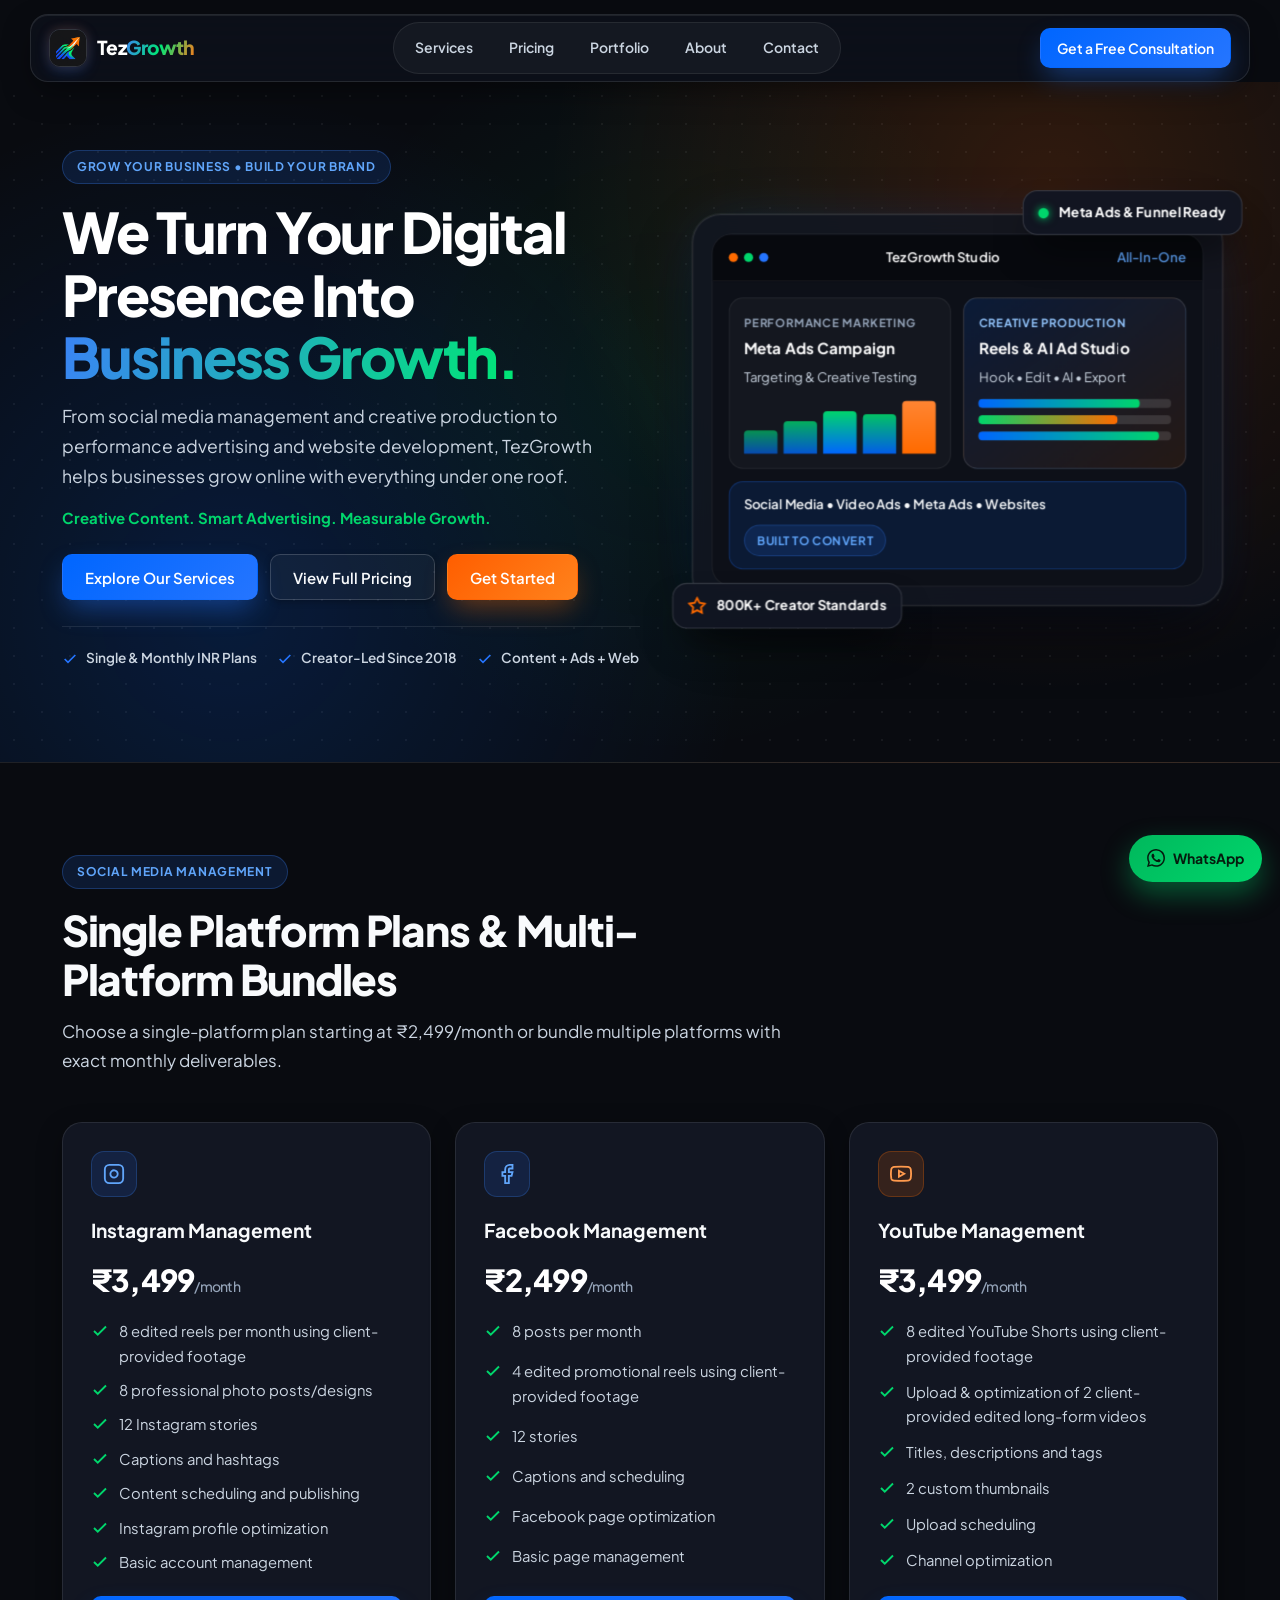
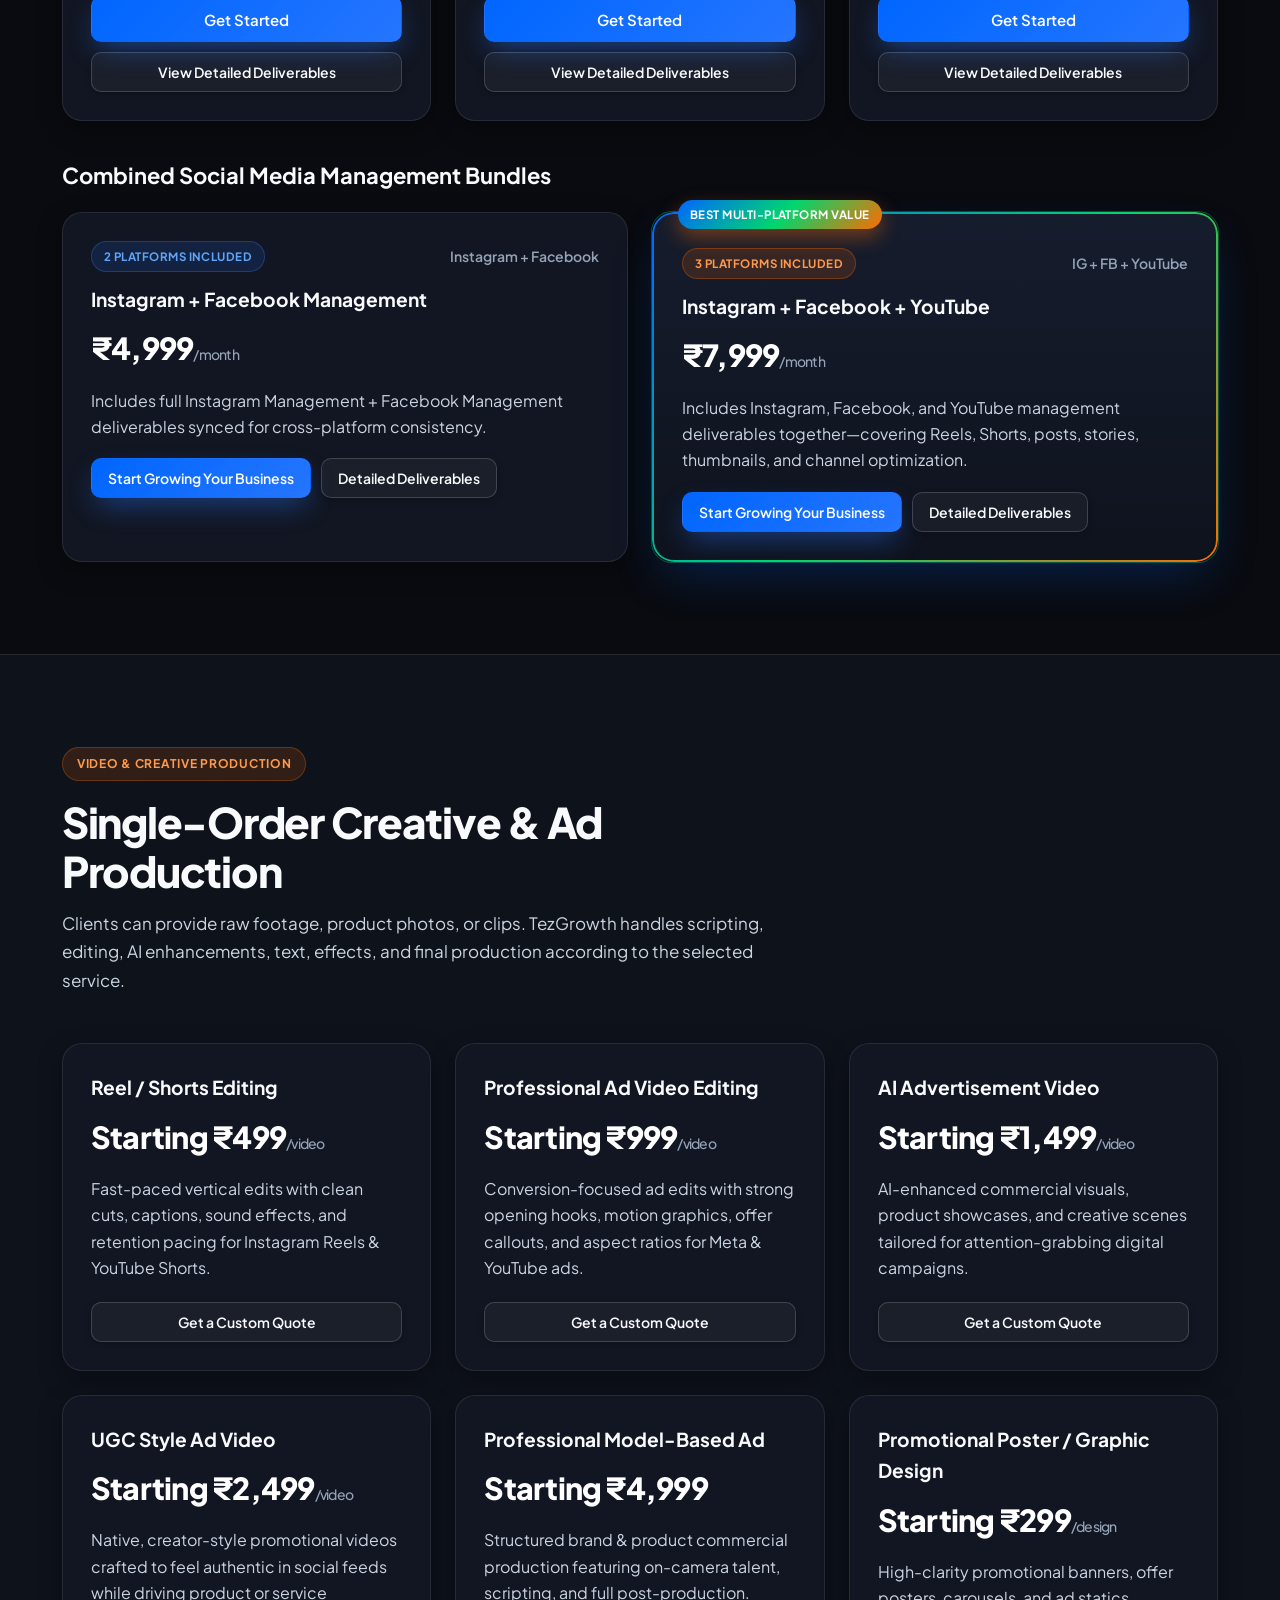
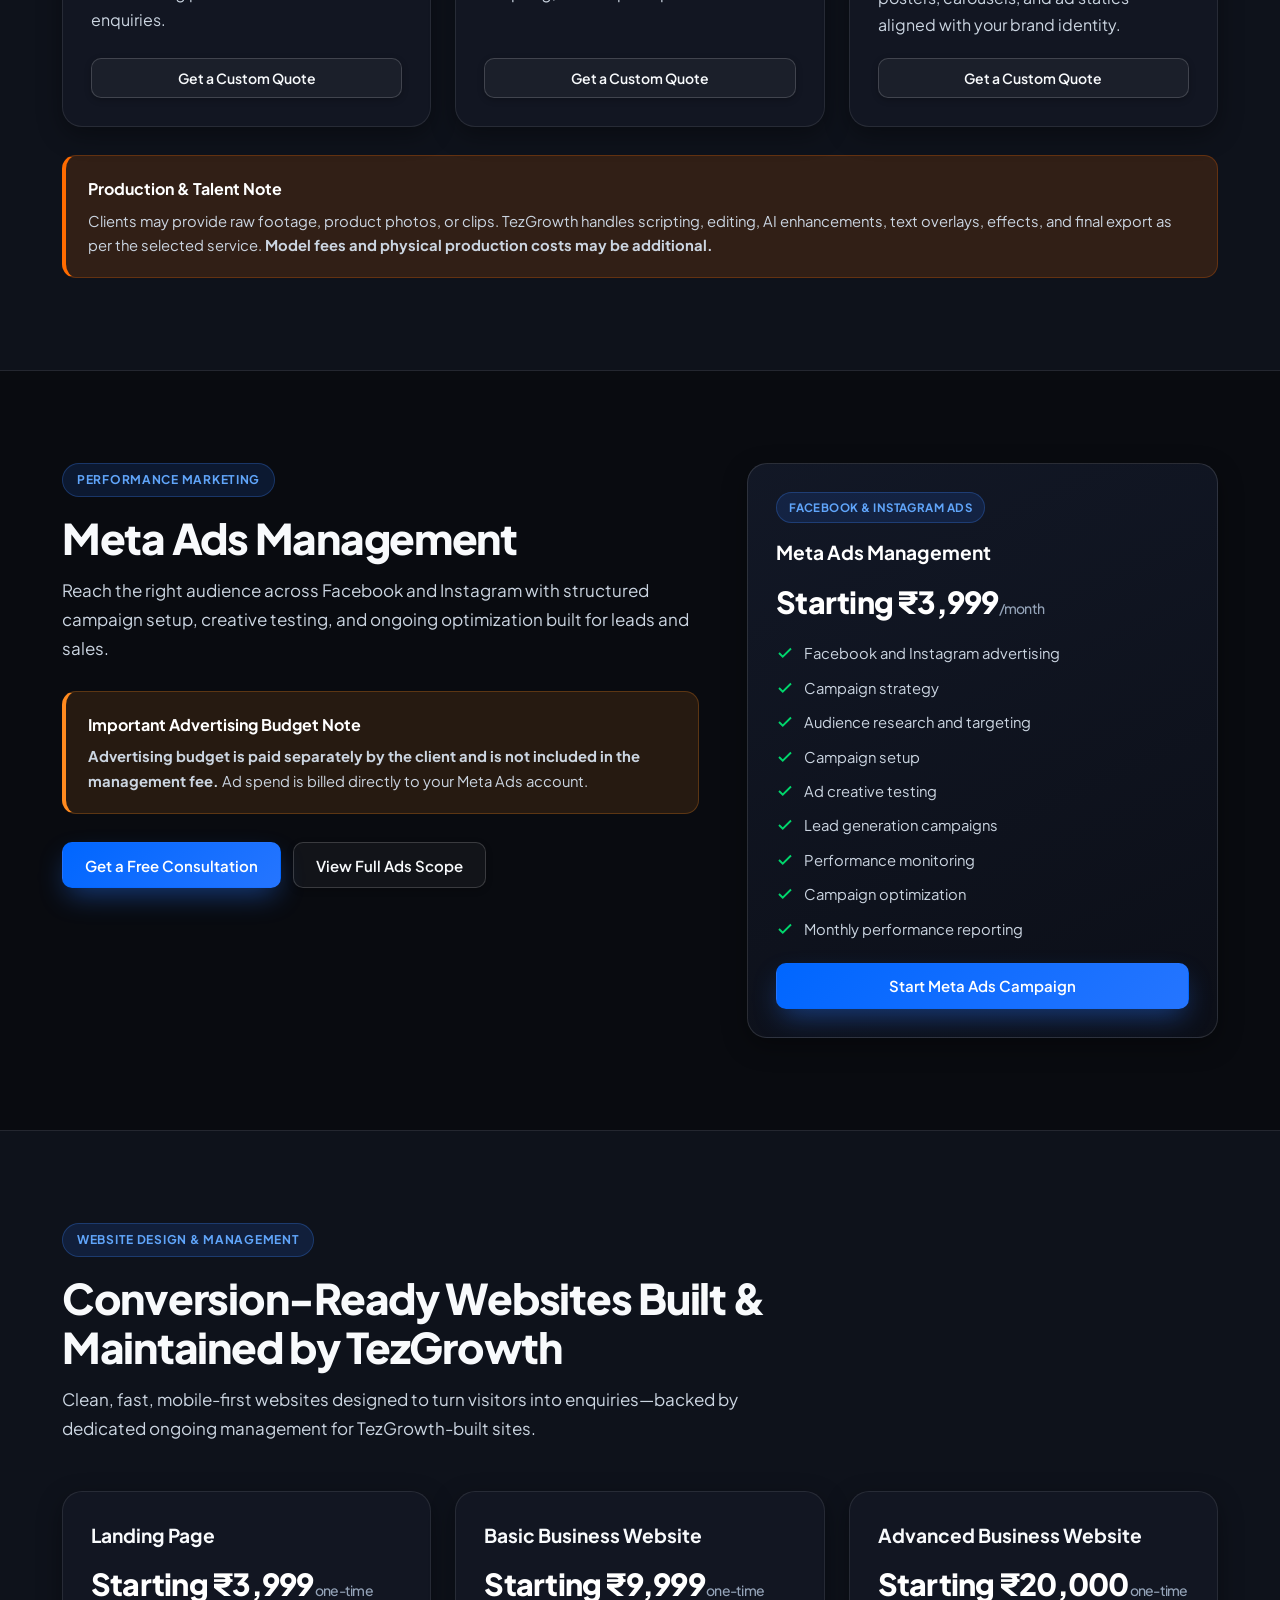
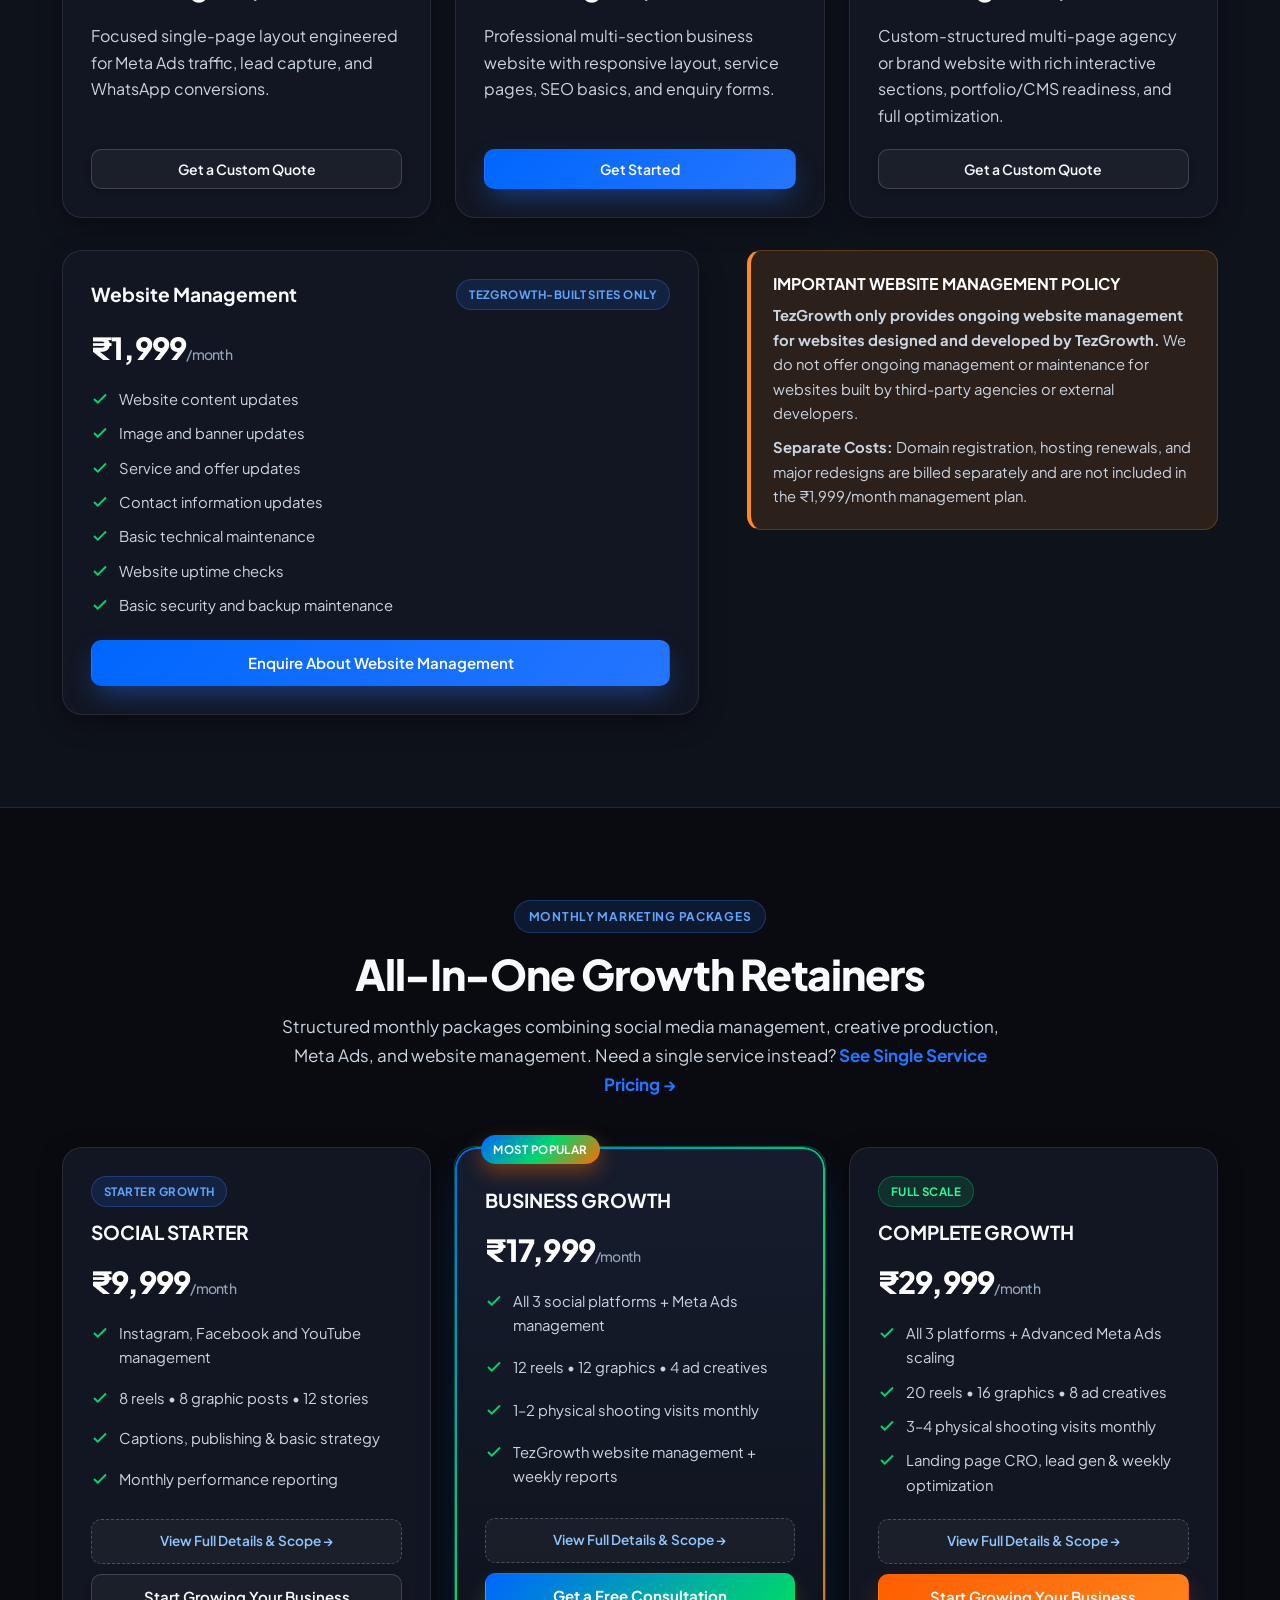
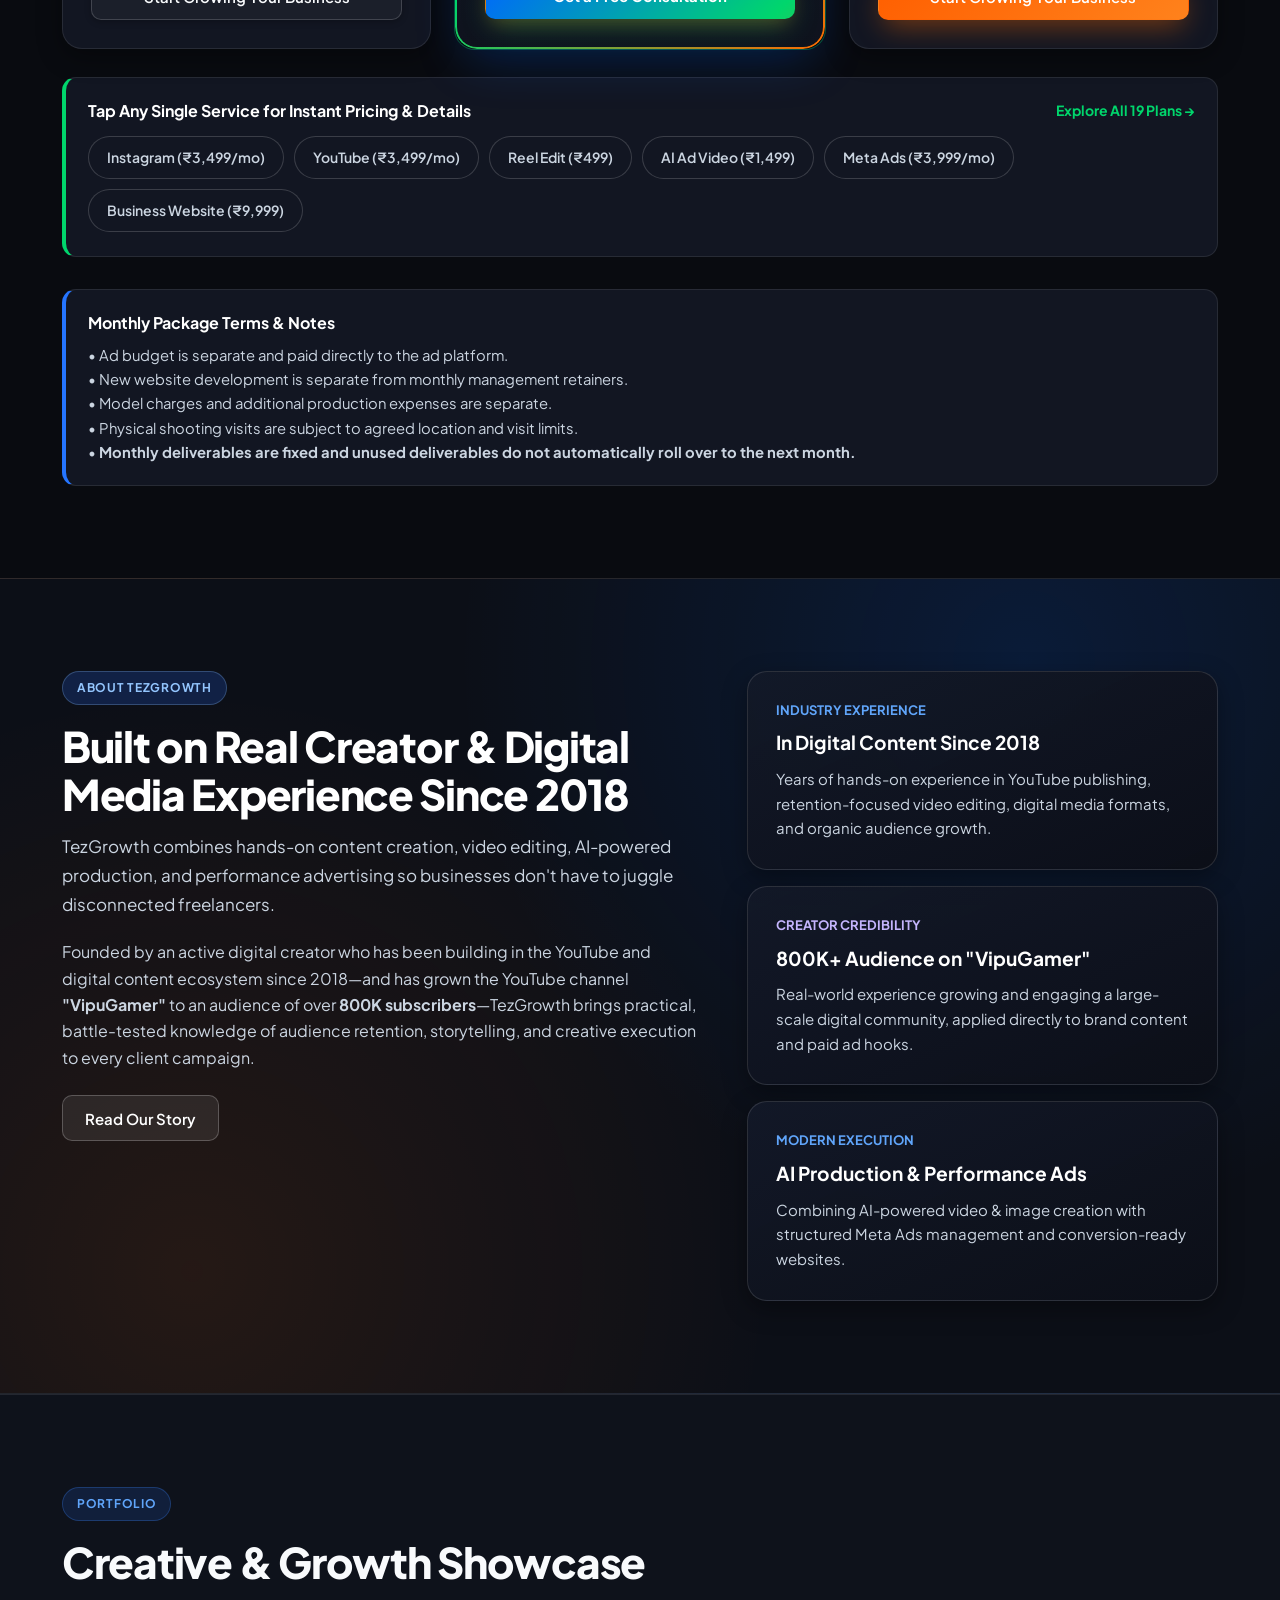
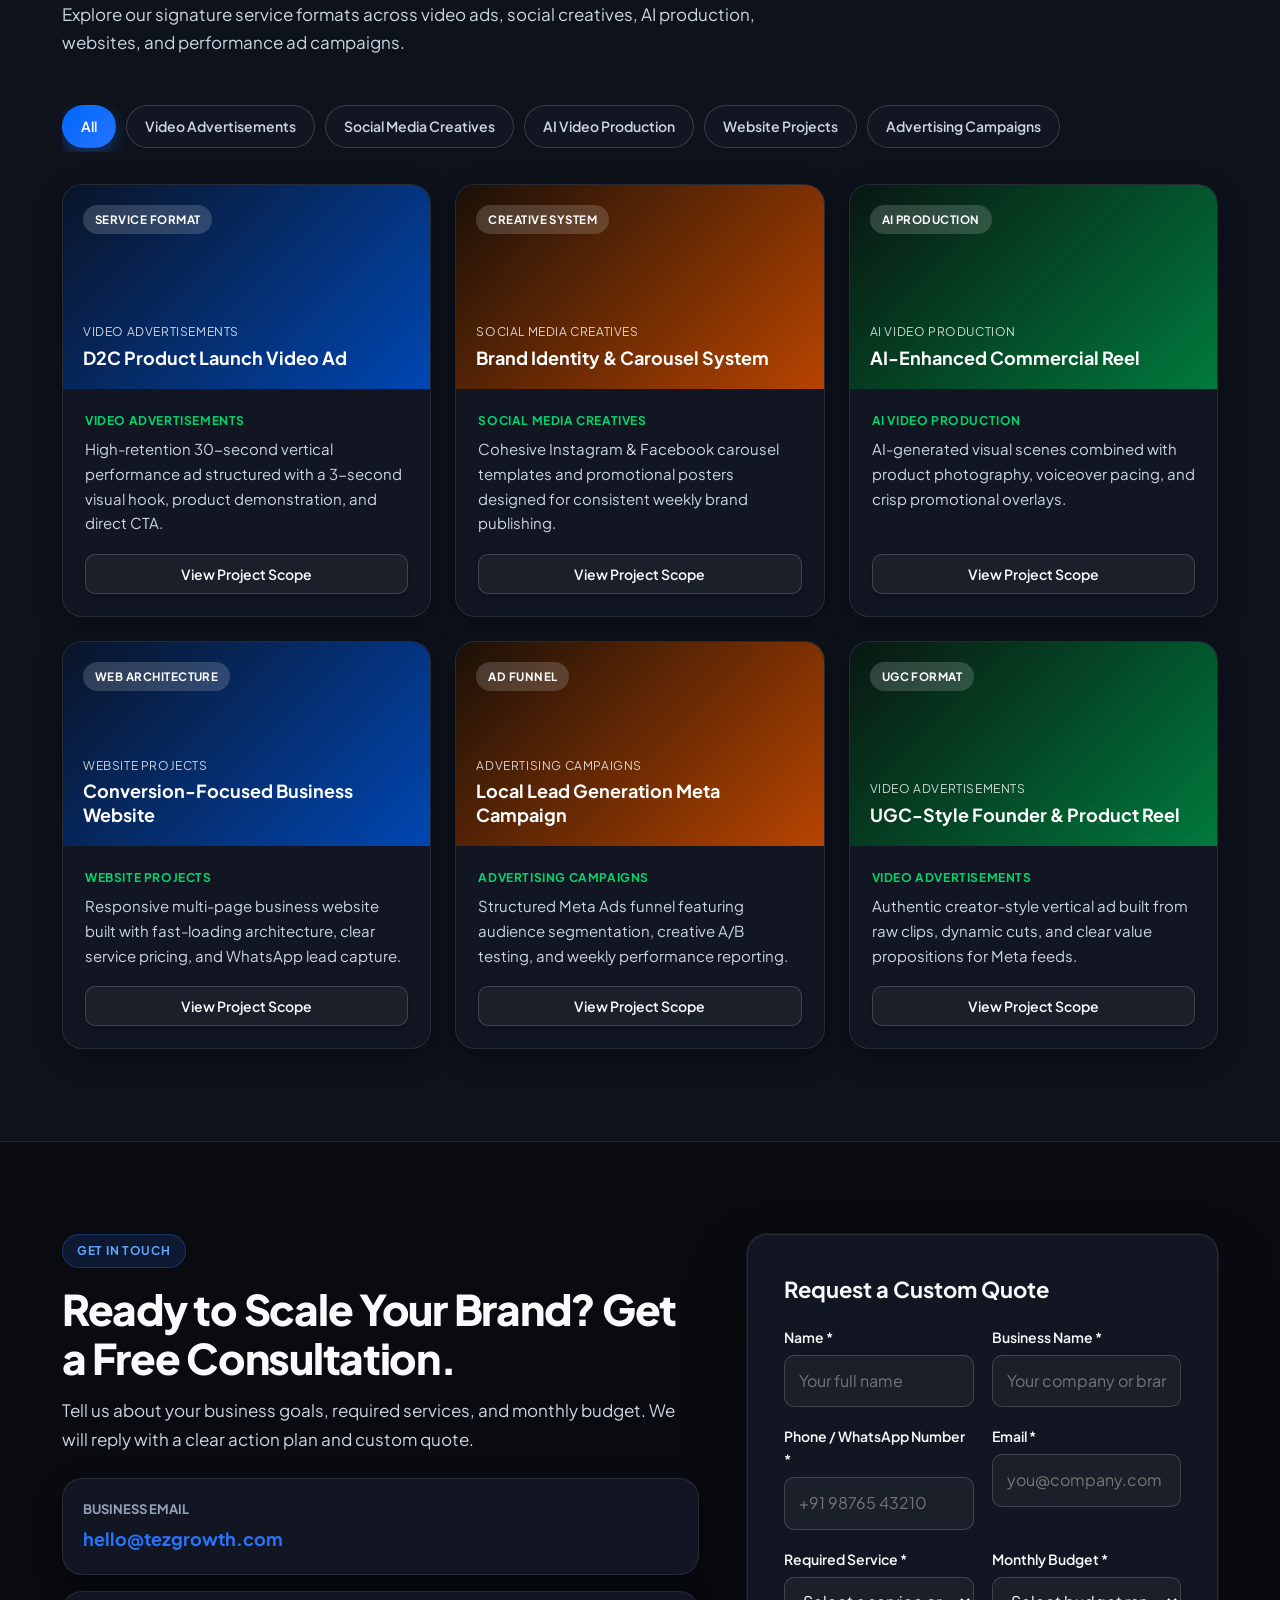
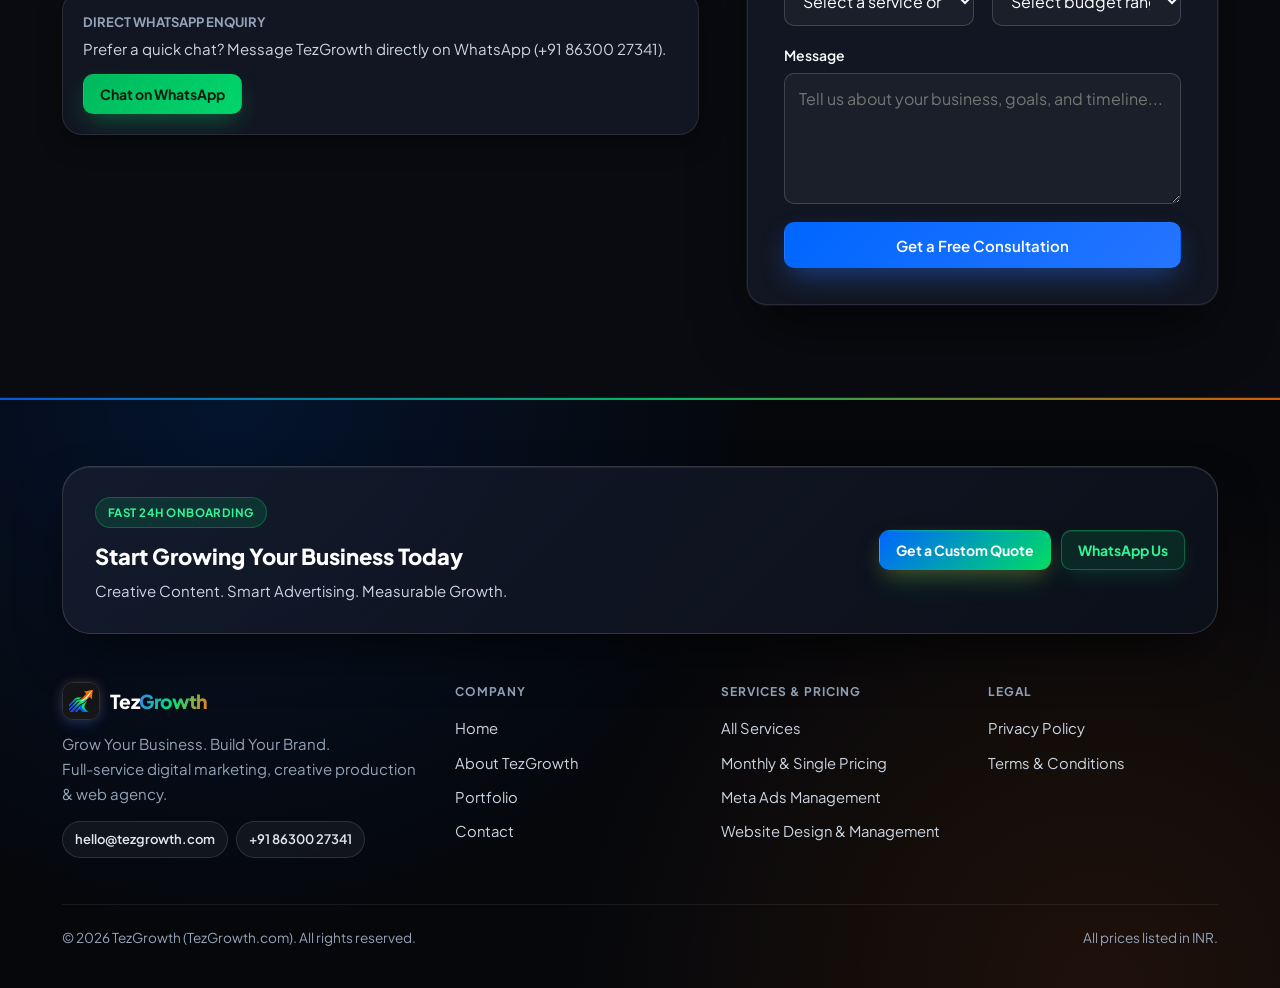
==== index.html @ 2beb225e "Upgrade footer with architectural glass CTA, 2-col mobile grid, and contact chips" ====
<!DOCTYPE html>
<html lang="en">
<head>
  <meta charset="UTF-8" />
  <meta name="viewport" content="width=device-width, initial-scale=1.0" />
  <title>TezGrowth — Digital Marketing, Creative Production &amp; Performance Ads Agency</title>
  <meta name="description" content="TezGrowth is a full-service digital growth and creative marketing agency offering social media management, video editing, AI video creation, Meta Ads, and website development." />
  <meta name="keywords" content="TezGrowth, digital marketing agency, social media management, Meta Ads management, video editing, AI advertisement video, website design India" />
  <link rel="canonical" href="https://tezgrowth.com/" />

  <meta property="og:type" content="website" />
  <meta property="og:title" content="TezGrowth — Grow Your Business. Build Your Brand." />
  <meta property="og:description" content="Creative Content. Smart Advertising. Measurable Growth. Social media, video production, Meta Ads, and websites under one roof." />
  <meta property="og:url" content="https://tezgrowth.com/" />

  <link rel="preconnect" href="https://fonts.googleapis.com" />
  <link rel="preconnect" href="https://fonts.gstatic.com" crossorigin />
  <link href="https://fonts.googleapis.com/css2?family=Plus+Jakarta+Sans:wght@400;500;600;700;800&display=swap" rel="stylesheet" />
  <link rel="icon" type="image/jpeg" href="assets/tezgrowth-logo.jpg" />

  <link rel="stylesheet" href="css/styles.css" />

  <!-- Google Analytics (GA4) Placeholder -->
  <!--
  <script async src="https://www.googletagmanager.com/gtag/js?id=G-XXXXXXXXXX"></script>
  <script>
    window.dataLayer = window.dataLayer || [];
    function gtag(){dataLayer.push(arguments);}
    gtag('js', new Date());
    gtag('config', 'G-XXXXXXXXXX');
  </script>
  -->

  <!-- Meta Pixel Placeholder -->
  <!--
  <script>
    !function(f,b,e,v,n,t,s){if(f.fbq)return;n=f.fbq=function(){n.callMethod?
    n.callMethod.apply(n,arguments):n.queue.push(arguments)};if(!f._fbq)f._fbq=n;
    n.push=n;n.loaded=!0;n.version='2.0';n.queue=[];t=b.createElement(e);t.async=!0;
    t.src=v;s=b.getElementsByTagName(e)[0];s.parentNode.insertBefore(t,s)}(window,
    document,'script','https://connect.facebook.net/en_US/fbevents.js');
    fbq('init', 'YOUR_META_PIXEL_ID');
    fbq('track', 'PageView');
  </script>
  -->
</head>
<body>
  <!-- Floating Glassmorphic Header -->
  <header class="site-header">
    <div class="header-glass">
      <a href="index.html" class="brand-logo" aria-label="TezGrowth Home">
        <img src="assets/tezgrowth-logo.jpg" alt="TezGrowth Logo" class="brand-logo-img" />
        <span>Tez<span class="brand-wordmark-accent">Growth</span></span>
      </a>

      <nav class="nav-desktop" aria-label="Primary Navigation">
        <a href="services.html" class="nav-link">Services</a>
        <a href="pricing.html" class="nav-link">Pricing</a>
        <a href="portfolio.html" class="nav-link">Portfolio</a>
        <a href="about.html" class="nav-link">About</a>
        <a href="contact.html" class="nav-link">Contact</a>
      </nav>

      <div class="header-actions">
        <a href="#contact" class="btn btn--primary btn--sm">Get a Free Consultation</a>
      </div>

      <button type="button" class="mobile-menu-btn" data-mobile-toggle aria-label="Toggle navigation menu" aria-expanded="false">
        <svg class="icon-menu" width="22" height="22" viewBox="0 0 24 24" fill="none" stroke="currentColor" stroke-width="2.2" stroke-linecap="round"><line x1="4" y1="7" x2="20" y2="7"/><line x1="4" y1="12" x2="20" y2="12"/><line x1="4" y1="17" x2="20" y2="17"/></svg>
        <svg class="icon-close" width="22" height="22" viewBox="0 0 24 24" fill="none" stroke="currentColor" stroke-width="2.2" stroke-linecap="round"><line x1="18" y1="6" x2="6" y2="18"/><line x1="6" y1="6" x2="18" y2="18"/></svg>
      </button>
    </div>
  </header>

  <!-- Mobile Backdrop & Drawer (Outside header so position:fixed works reliably) -->
  <div class="mobile-backdrop" data-mobile-backdrop></div>
  <nav class="mobile-drawer" data-mobile-drawer aria-label="Mobile Navigation" aria-hidden="true">
    <div class="mobile-drawer-header">
      <a href="index.html" class="brand-logo" aria-label="TezGrowth Home">
        <img src="assets/tezgrowth-logo.jpg" alt="TezGrowth Logo" class="brand-logo-img" />
        <span>Tez<span class="brand-wordmark-accent">Growth</span></span>
      </a>
      <button type="button" class="mobile-drawer-close" data-mobile-close aria-label="Close navigation menu">
        <svg width="20" height="20" viewBox="0 0 24 24" fill="none" stroke="currentColor" stroke-width="2.2" stroke-linecap="round"><line x1="18" y1="6" x2="6" y2="18"/><line x1="6" y1="6" x2="18" y2="18"/></svg>
      </button>
    </div>
    <a href="index.html" class="nav-link is-active">Home</a>
    <a href="services.html" class="nav-link">Services &amp; Deliverables</a>
    <a href="pricing.html" class="nav-link">Pricing (Single &amp; Monthly)</a>
    <a href="portfolio.html" class="nav-link">Portfolio</a>
    <a href="about.html" class="nav-link">About TezGrowth</a>
    <a href="contact.html" class="nav-link">Contact</a>
    <div class="mobile-drawer-cta">
      <a href="#contact" class="btn btn--gradient btn--block">Get a Free Consultation</a>
      <a href="#" data-whatsapp-link class="btn btn--whatsapp-glass btn--block">
        <svg width="17" height="17" viewBox="0 0 24 24" fill="currentColor" aria-hidden="true"><path d="M20.52 3.48A11.86 11.86 0 0 0 12.06 0C5.49 0 .16 5.33.16 11.9c0 2.1.55 4.15 1.6 5.96L0 24l6.31-1.65a11.88 11.88 0 0 0 5.75 1.47h.01c6.57 0 11.9-5.33 11.9-11.9 0-3.18-1.24-6.17-3.45-8.44zM12.07 21.81h-.01a9.87 9.87 0 0 1-5.03-1.38l-.36-.21-3.74.98 1-3.65-.24-.37a9.86 9.86 0 0 1-1.52-5.28c0-5.45 4.44-9.89 9.9-9.89 2.64 0 5.12 1.03 6.99 2.9a9.83 9.83 0 0 1 2.9 7c0 5.45-4.44 9.9-9.89 9.9zm5.42-7.4c-.3-.15-1.76-.87-2.03-.97-.27-.1-.47-.15-.67.15-.2.3-.77.97-.94 1.17-.17.2-.35.22-.65.07-.3-.15-1.25-.46-2.39-1.47-.88-.79-1.48-1.76-1.65-2.06-.17-.3-.02-.46.13-.61.13-.13.3-.35.45-.52.15-.17.2-.3.3-.5.1-.2.05-.37-.02-.52-.07-.15-.67-1.61-.92-2.21-.24-.58-.49-.5-.67-.51h-.57c-.2 0-.52.07-.8.37-.27.3-1.04 1.02-1.04 2.48s1.07 2.88 1.22 3.08c.15.2 2.1 3.21 5.08 4.5.71.31 1.26.49 1.69.63.71.23 1.36.2 1.87.12.57-.09 1.76-.72 2.01-1.41.25-.7.25-1.29.17-1.41-.07-.12-.27-.2-.57-.35z"/></svg>
        Enquire on WhatsApp
      </a>
    </div>
  </nav>

  <main>
    <!-- 3D Hero Section -->
    <section class="hero">
      <div class="container hero-grid">
        <div>
          <span class="eyebrow">Grow Your Business &bull; Build Your Brand</span>
          <h1 class="hero-title">We Turn Your Digital Presence Into <span class="accent">Business Growth.</span></h1>
          <p class="hero-desc">
            From social media management and creative production to performance advertising and website development, TezGrowth helps businesses grow online with everything under one roof.
          </p>
          <p class="hero-subtagline">Creative Content. Smart Advertising. Measurable Growth.</p>
          <div class="hero-cta-group">
            <a href="#services" class="btn btn--primary">Explore Our Services</a>
            <a href="pricing.html" class="btn btn--outline">View Full Pricing</a>
            <a href="#contact" class="btn btn--purple">Get Started</a>
          </div>
          <div class="hero-trust-row">
            <span class="hero-trust-item">
              <svg width="16" height="16" viewBox="0 0 24 24" fill="none" stroke="var(--accent-blue)" stroke-width="2.5"><polyline points="20 6 9 17 4 12"/></svg>
              Single &amp; Monthly INR Plans
            </span>
            <span class="hero-trust-item">
              <svg width="16" height="16" viewBox="0 0 24 24" fill="none" stroke="var(--accent-blue)" stroke-width="2.5"><polyline points="20 6 9 17 4 12"/></svg>
              Creator-Led Since 2018
            </span>
            <span class="hero-trust-item">
              <svg width="16" height="16" viewBox="0 0 24 24" fill="none" stroke="var(--accent-blue)" stroke-width="2.5"><polyline points="20 6 9 17 4 12"/></svg>
              Content + Ads + Web
            </span>
          </div>
        </div>

        <!-- 3D Interactive Stage -->
        <div class="hero-3d-wrap">
          <div class="hero-3d-stage" data-hero-3d aria-label="TezGrowth 3D Creative Production and Advertising Studio Preview">
            <!-- Floating 3D Layer Top -->
            <div class="float-card float-card--top">
              <span style="width: 10px; height: 10px; border-radius: 50%; background: var(--accent-green); box-shadow: 0 0 8px var(--accent-green);"></span>
              <span>Meta Ads &amp; Funnel Ready</span>
            </div>

            <div class="hero-3d-main">
              <div class="visual-window">
                <div class="visual-topbar">
                  <div class="visual-dots"><span></span><span></span><span></span></div>
                  <span>TezGrowth Studio</span>
                  <span style="color: #60a5fa;">All-In-One</span>
                </div>
                <div class="visual-body">
                  <div class="visual-panels">
                    <div class="visual-panel">
                      <div class="visual-label">Performance Marketing</div>
                      <div class="visual-heading">Meta Ads Campaign</div>
                      <div style="font-size: 0.8125rem; color: var(--text-secondary);">Targeting &amp; Creative Testing</div>
                      <div class="visual-bars" aria-hidden="true">
                        <span></span><span></span><span></span><span></span><span></span>
                      </div>
                    </div>
                    <div class="visual-panel visual-panel--dark">
                      <div class="visual-label">Creative Production</div>
                      <div class="visual-heading">Reels &amp; AI Ad Studio</div>
                      <div style="font-size: 0.8125rem; color: #cbd5e1;">Hook &bull; Edit &bull; AI &bull; Export</div>
                      <div class="visual-timeline" aria-hidden="true">
                        <div class="timeline-track"><div class="timeline-fill" style="width: 84%;"></div></div>
                        <div class="timeline-track"><div class="timeline-fill timeline-fill--purple" style="width: 72%;"></div></div>
                        <div class="timeline-track"><div class="timeline-fill" style="width: 94%;"></div></div>
                      </div>
                    </div>
                  </div>
                  <div class="visual-footer-strip">
                    <span>Social Media &bull; Video Ads &bull; Meta Ads &bull; Websites</span>
                    <span class="badge badge--blue">Built to Convert</span>
                  </div>
                </div>
              </div>
            </div>

            <!-- Floating 3D Layer Bottom -->
            <div class="float-card float-card--bottom">
              <svg width="18" height="18" viewBox="0 0 24 24" fill="none" stroke="var(--accent-purple)" stroke-width="2.3"><polygon points="12 2 15.09 8.26 22 9.27 17 14.14 18.18 21.02 12 17.77 5.82 21.02 7 14.14 2 9.27 8.91 8.26 12 2"/></svg>
              <span>800K+ Creator Standards</span>
            </div>
          </div>
        </div>
      </div>
    </section>

    <!-- Section 4: Social Media Management & Individual Pricing -->
    <section id="services" class="section">
      <div class="container">
        <div class="section-header">
          <span class="eyebrow">Social Media Management</span>
          <h2 class="section-title">Single Platform Plans &amp; Multi-Platform Bundles</h2>
          <p class="section-subtitle">
            Choose a single-platform plan starting at ₹2,499/month or bundle multiple platforms with exact monthly deliverables.
          </p>
        </div>

        <div class="grid grid--3 reveal">
          <!-- Instagram Management -->
          <article class="card">
            <div class="card-icon">
              <svg width="22" height="22" viewBox="0 0 24 24" fill="none" stroke="currentColor" stroke-width="2"><rect x="2" y="2" width="20" height="20" rx="5"/><path d="M16 11.37A4 4 0 1 1 12.63 8 4 4 0 0 1 16 11.37z"/><line x1="17.5" y1="6.5" x2="17.51" y2="6.5"/></svg>
            </div>
            <h3 class="card-title">Instagram Management</h3>
            <div class="card-price">₹3,499<span>/month</span></div>
            <ul class="check-list">
              <li><svg class="check-icon" viewBox="0 0 24 24" fill="none" stroke="currentColor" stroke-width="2.5"><polyline points="20 6 9 17 4 12"/></svg>8 edited reels per month using client-provided footage</li>
              <li><svg class="check-icon" viewBox="0 0 24 24" fill="none" stroke="currentColor" stroke-width="2.5"><polyline points="20 6 9 17 4 12"/></svg>8 professional photo posts/designs</li>
              <li><svg class="check-icon" viewBox="0 0 24 24" fill="none" stroke="currentColor" stroke-width="2.5"><polyline points="20 6 9 17 4 12"/></svg>12 Instagram stories</li>
              <li><svg class="check-icon" viewBox="0 0 24 24" fill="none" stroke="currentColor" stroke-width="2.5"><polyline points="20 6 9 17 4 12"/></svg>Captions and hashtags</li>
              <li><svg class="check-icon" viewBox="0 0 24 24" fill="none" stroke="currentColor" stroke-width="2.5"><polyline points="20 6 9 17 4 12"/></svg>Content scheduling and publishing</li>
              <li><svg class="check-icon" viewBox="0 0 24 24" fill="none" stroke="currentColor" stroke-width="2.5"><polyline points="20 6 9 17 4 12"/></svg>Instagram profile optimization</li>
              <li><svg class="check-icon" viewBox="0 0 24 24" fill="none" stroke="currentColor" stroke-width="2.5"><polyline points="20 6 9 17 4 12"/></svg>Basic account management</li>
            </ul>
            <div style="display: grid; gap: 10px;">
              <a href="contact.html?service=Instagram%20Management" class="btn btn--primary btn--block">Get Started</a>
              <a href="services.html#instagram-management" class="btn btn--outline btn--sm btn--block">View Detailed Deliverables</a>
            </div>
          </article>

          <!-- Facebook Management -->
          <article class="card">
            <div class="card-icon">
              <svg width="22" height="22" viewBox="0 0 24 24" fill="none" stroke="currentColor" stroke-width="2"><path d="M18 2h-3a5 5 0 0 0-5 5v3H7v4h3v8h4v-8h3l1-4h-4V7a1 1 0 0 1 1-1h3z"/></svg>
            </div>
            <h3 class="card-title">Facebook Management</h3>
            <div class="card-price">₹2,499<span>/month</span></div>
            <ul class="check-list">
              <li><svg class="check-icon" viewBox="0 0 24 24" fill="none" stroke="currentColor" stroke-width="2.5"><polyline points="20 6 9 17 4 12"/></svg>8 posts per month</li>
              <li><svg class="check-icon" viewBox="0 0 24 24" fill="none" stroke="currentColor" stroke-width="2.5"><polyline points="20 6 9 17 4 12"/></svg>4 edited promotional reels using client-provided footage</li>
              <li><svg class="check-icon" viewBox="0 0 24 24" fill="none" stroke="currentColor" stroke-width="2.5"><polyline points="20 6 9 17 4 12"/></svg>12 stories</li>
              <li><svg class="check-icon" viewBox="0 0 24 24" fill="none" stroke="currentColor" stroke-width="2.5"><polyline points="20 6 9 17 4 12"/></svg>Captions and scheduling</li>
              <li><svg class="check-icon" viewBox="0 0 24 24" fill="none" stroke="currentColor" stroke-width="2.5"><polyline points="20 6 9 17 4 12"/></svg>Facebook page optimization</li>
              <li><svg class="check-icon" viewBox="0 0 24 24" fill="none" stroke="currentColor" stroke-width="2.5"><polyline points="20 6 9 17 4 12"/></svg>Basic page management</li>
            </ul>
            <div style="display: grid; gap: 10px;">
              <a href="contact.html?service=Facebook%20Management" class="btn btn--primary btn--block">Get Started</a>
              <a href="services.html#facebook-management" class="btn btn--outline btn--sm btn--block">View Detailed Deliverables</a>
            </div>
          </article>

          <!-- YouTube Management -->
          <article class="card">
            <div class="card-icon card-icon--purple">
              <svg width="22" height="22" viewBox="0 0 24 24" fill="none" stroke="currentColor" stroke-width="2"><path d="M22.54 6.42a2.78 2.78 0 0 0-1.94-2C18.88 4 12 4 12 4s-6.88 0-8.6.46a2.78 2.78 0 0 0-1.94 2A29 29 0 0 0 1 11.75a29 29 0 0 0 .46 5.33A2.78 2.78 0 0 0 3.4 19c1.72.46 8.6.46 8.6.46s6.88 0 8.6-.46a2.78 2.78 0 0 0 1.94-2 29 29 0 0 0 .46-5.25 29 29 0 0 0-.46-5.33z"/><polygon points="9.75 15.02 15.5 11.75 9.75 8.48 9.75 15.02"/></svg>
            </div>
            <h3 class="card-title">YouTube Management</h3>
            <div class="card-price">₹3,499<span>/month</span></div>
            <ul class="check-list">
              <li><svg class="check-icon" viewBox="0 0 24 24" fill="none" stroke="currentColor" stroke-width="2.5"><polyline points="20 6 9 17 4 12"/></svg>8 edited YouTube Shorts using client-provided footage</li>
              <li><svg class="check-icon" viewBox="0 0 24 24" fill="none" stroke="currentColor" stroke-width="2.5"><polyline points="20 6 9 17 4 12"/></svg>Upload &amp; optimization of 2 client-provided edited long-form videos</li>
              <li><svg class="check-icon" viewBox="0 0 24 24" fill="none" stroke="currentColor" stroke-width="2.5"><polyline points="20 6 9 17 4 12"/></svg>Titles, descriptions and tags</li>
              <li><svg class="check-icon" viewBox="0 0 24 24" fill="none" stroke="currentColor" stroke-width="2.5"><polyline points="20 6 9 17 4 12"/></svg>2 custom thumbnails</li>
              <li><svg class="check-icon" viewBox="0 0 24 24" fill="none" stroke="currentColor" stroke-width="2.5"><polyline points="20 6 9 17 4 12"/></svg>Upload scheduling</li>
              <li><svg class="check-icon" viewBox="0 0 24 24" fill="none" stroke="currentColor" stroke-width="2.5"><polyline points="20 6 9 17 4 12"/></svg>Channel optimization</li>
            </ul>
            <div style="display: grid; gap: 10px;">
              <a href="contact.html?service=YouTube%20Management" class="btn btn--primary btn--block">Get Started</a>
              <a href="services.html#youtube-management" class="btn btn--outline btn--sm btn--block">View Detailed Deliverables</a>
            </div>
          </article>
        </div>

        <!-- Combined Social Media Management -->
        <div style="margin-top: 36px;">
          <h3 style="font-size: 1.375rem; font-weight: 700; margin-bottom: 18px;">Combined Social Media Management Bundles</h3>
          <div class="grid grid--2 reveal">
            <article class="card">
              <div style="display: flex; align-items: center; justify-content: space-between; gap: 12px; margin-bottom: 12px;">
                <span class="badge badge--blue">2 Platforms Included</span>
                <span style="font-size: 0.875rem; font-weight: 600; color: var(--text-muted);">Instagram + Facebook</span>
              </div>
              <h4 class="card-title">Instagram + Facebook Management</h4>
              <div class="card-price">₹4,999<span>/month</span></div>
              <p style="color: var(--text-secondary); margin-bottom: 18px;">
                Includes full Instagram Management + Facebook Management deliverables synced for cross-platform consistency.
              </p>
              <div style="display: flex; flex-wrap: wrap; gap: 10px;">
                <a href="contact.html?service=Instagram%20%2B%20Facebook%20Bundle" class="btn btn--primary btn--sm">Start Growing Your Business</a>
                <a href="services.html#combined-social" class="btn btn--outline btn--sm">Detailed Deliverables</a>
              </div>
            </article>

            <article class="card card--featured">
              <span class="badge badge--popular">Best Multi-Platform Value</span>
              <div style="display: flex; align-items: center; justify-content: space-between; gap: 12px; margin-bottom: 12px; margin-top: 6px;">
                <span class="badge badge--purple">3 Platforms Included</span>
                <span style="font-size: 0.875rem; font-weight: 600; color: var(--text-muted);">IG + FB + YouTube</span>
              </div>
              <h4 class="card-title">Instagram + Facebook + YouTube</h4>
              <div class="card-price">₹7,999<span>/month</span></div>
              <p style="color: var(--text-secondary); margin-bottom: 18px;">
                Includes Instagram, Facebook, and YouTube management deliverables together—covering Reels, Shorts, posts, stories, thumbnails, and channel optimization.
              </p>
              <div style="display: flex; flex-wrap: wrap; gap: 10px;">
                <a href="contact.html?service=Instagram%20%2B%20Facebook%20%2B%20YouTube%20Bundle" class="btn btn--primary btn--sm">Start Growing Your Business</a>
                <a href="services.html#combined-social" class="btn btn--outline btn--sm">Detailed Deliverables</a>
              </div>
            </article>
          </div>
        </div>
      </div>
    </section>

    <!-- Section 5: Video & Creative Production -->
    <section id="creative-production" class="section section--subtle">
      <div class="container">
        <div class="section-header">
          <span class="eyebrow eyebrow--purple">Video &amp; Creative Production</span>
          <h2 class="section-title">Single-Order Creative &amp; Ad Production</h2>
          <p class="section-subtitle">
            Clients can provide raw footage, product photos, or clips. TezGrowth handles scripting, editing, AI enhancements, text, effects, and final production according to the selected service.
          </p>
        </div>

        <div class="grid grid--3 reveal">
          <article class="card">
            <h3 class="card-title">Reel / Shorts Editing</h3>
            <div class="card-price">Starting ₹499<span>/video</span></div>
            <p style="color: var(--text-secondary); margin-bottom: 20px; flex: 1;">Fast-paced vertical edits with clean cuts, captions, sound effects, and retention pacing for Instagram Reels &amp; YouTube Shorts.</p>
            <a href="contact.html?service=Reel%20%2F%20Shorts%20Editing" class="btn btn--outline btn--sm">Get a Custom Quote</a>
          </article>

          <article class="card">
            <h3 class="card-title">Professional Ad Video Editing</h3>
            <div class="card-price">Starting ₹999<span>/video</span></div>
            <p style="color: var(--text-secondary); margin-bottom: 20px; flex: 1;">Conversion-focused ad edits with strong opening hooks, motion graphics, offer callouts, and aspect ratios for Meta &amp; YouTube ads.</p>
            <a href="contact.html?service=Professional%20Ad%20Video%20Editing" class="btn btn--outline btn--sm">Get a Custom Quote</a>
          </article>

          <article class="card">
            <h3 class="card-title">AI Advertisement Video</h3>
            <div class="card-price">Starting ₹1,499<span>/video</span></div>
            <p style="color: var(--text-secondary); margin-bottom: 20px; flex: 1;">AI-enhanced commercial visuals, product showcases, and creative scenes tailored for attention-grabbing digital campaigns.</p>
            <a href="contact.html?service=AI%20Advertisement%20Video" class="btn btn--outline btn--sm">Get a Custom Quote</a>
          </article>

          <article class="card">
            <h3 class="card-title">UGC Style Ad Video</h3>
            <div class="card-price">Starting ₹2,499<span>/video</span></div>
            <p style="color: var(--text-secondary); margin-bottom: 20px; flex: 1;">Native, creator-style promotional videos crafted to feel authentic in social feeds while driving product or service enquiries.</p>
            <a href="contact.html?service=UGC%20Style%20Ad%20Video" class="btn btn--outline btn--sm">Get a Custom Quote</a>
          </article>

          <article class="card">
            <h3 class="card-title">Professional Model-Based Ad</h3>
            <div class="card-price">Starting ₹4,999<span></span></div>
            <p style="color: var(--text-secondary); margin-bottom: 20px; flex: 1;">Structured brand &amp; product commercial production featuring on-camera talent, scripting, and full post-production.</p>
            <a href="contact.html?service=Professional%20Model-Based%20Ad" class="btn btn--outline btn--sm">Get a Custom Quote</a>
          </article>

          <article class="card">
            <h3 class="card-title">Promotional Poster / Graphic Design</h3>
            <div class="card-price">Starting ₹299<span>/design</span></div>
            <p style="color: var(--text-secondary); margin-bottom: 20px; flex: 1;">High-clarity promotional banners, offer posters, carousels, and ad statics aligned with your brand identity.</p>
            <a href="contact.html?service=Promotional%20Poster%20%2F%20Graphic%20Design" class="btn btn--outline btn--sm">Get a Custom Quote</a>
          </article>
        </div>

        <div class="notice-box notice-box--purple">
          <div class="notice-title">Production &amp; Talent Note</div>
          <p class="notice-text">
            Clients may provide raw footage, product photos, or clips. TezGrowth handles scripting, editing, AI enhancements, text overlays, effects, and final export as per the selected service. <strong>Model fees and physical production costs may be additional.</strong>
          </p>
        </div>
      </div>
    </section>

    <!-- Section 6: Performance Marketing & Meta Ads -->
    <section id="meta-ads" class="section">
      <div class="container split-grid">
        <div>
          <span class="eyebrow">Performance Marketing</span>
          <h2 class="section-title">Meta Ads Management</h2>
          <p class="section-subtitle" style="margin-bottom: 24px;">
            Reach the right audience across Facebook and Instagram with structured campaign setup, creative testing, and ongoing optimization built for leads and sales.
          </p>
          <div class="notice-box notice-box--warning">
            <div class="notice-title">Important Advertising Budget Note</div>
            <p class="notice-text">
              <strong>Advertising budget is paid separately by the client and is not included in the management fee.</strong> Ad spend is billed directly to your Meta Ads account.
            </p>
          </div>
          <div style="margin-top: 28px; display: flex; flex-wrap: wrap; gap: 12px;">
            <a href="contact.html?service=Meta%20Ads%20Management" class="btn btn--primary">Get a Free Consultation</a>
            <a href="services.html#meta-ads-detail" class="btn btn--outline">View Full Ads Scope</a>
          </div>
        </div>

        <div class="card card--navy reveal">
          <span class="badge badge--blue" style="align-self: flex-start; margin-bottom: 14px;">Facebook &amp; Instagram Ads</span>
          <h3 class="card-title">Meta Ads Management</h3>
          <div class="card-price">Starting ₹3,999<span>/month</span></div>
          <ul class="check-list">
            <li><svg class="check-icon" viewBox="0 0 24 24" fill="none" stroke="currentColor" stroke-width="2.5"><polyline points="20 6 9 17 4 12"/></svg>Facebook and Instagram advertising</li>
            <li><svg class="check-icon" viewBox="0 0 24 24" fill="none" stroke="currentColor" stroke-width="2.5"><polyline points="20 6 9 17 4 12"/></svg>Campaign strategy</li>
            <li><svg class="check-icon" viewBox="0 0 24 24" fill="none" stroke="currentColor" stroke-width="2.5"><polyline points="20 6 9 17 4 12"/></svg>Audience research and targeting</li>
            <li><svg class="check-icon" viewBox="0 0 24 24" fill="none" stroke="currentColor" stroke-width="2.5"><polyline points="20 6 9 17 4 12"/></svg>Campaign setup</li>
            <li><svg class="check-icon" viewBox="0 0 24 24" fill="none" stroke="currentColor" stroke-width="2.5"><polyline points="20 6 9 17 4 12"/></svg>Ad creative testing</li>
            <li><svg class="check-icon" viewBox="0 0 24 24" fill="none" stroke="currentColor" stroke-width="2.5"><polyline points="20 6 9 17 4 12"/></svg>Lead generation campaigns</li>
            <li><svg class="check-icon" viewBox="0 0 24 24" fill="none" stroke="currentColor" stroke-width="2.5"><polyline points="20 6 9 17 4 12"/></svg>Performance monitoring</li>
            <li><svg class="check-icon" viewBox="0 0 24 24" fill="none" stroke="currentColor" stroke-width="2.5"><polyline points="20 6 9 17 4 12"/></svg>Campaign optimization</li>
            <li><svg class="check-icon" viewBox="0 0 24 24" fill="none" stroke="currentColor" stroke-width="2.5"><polyline points="20 6 9 17 4 12"/></svg>Monthly performance reporting</li>
          </ul>
          <a href="contact.html?service=Meta%20Ads%20Management" class="btn btn--primary btn--block">Start Meta Ads Campaign</a>
        </div>
      </div>
    </section>

    <!-- Section 7: Website Design & Management -->
    <section id="web-design" class="section section--subtle">
      <div class="container">
        <div class="section-header">
          <span class="eyebrow">Website Design &amp; Management</span>
          <h2 class="section-title">Conversion-Ready Websites Built &amp; Maintained by TezGrowth</h2>
          <p class="section-subtitle">
            Clean, fast, mobile-first websites designed to turn visitors into enquiries—backed by dedicated ongoing management for TezGrowth-built sites.
          </p>
        </div>

        <div class="grid grid--3 reveal" style="margin-bottom: 32px;">
          <article class="card">
            <h3 class="card-title">Landing Page</h3>
            <div class="card-price">Starting ₹3,999<span> one-time</span></div>
            <p style="color: var(--text-secondary); margin-bottom: 20px; flex: 1;">Focused single-page layout engineered for Meta Ads traffic, lead capture, and WhatsApp conversions.</p>
            <a href="contact.html?service=Landing%20Page" class="btn btn--outline btn--sm">Get a Custom Quote</a>
          </article>

          <article class="card">
            <h3 class="card-title">Basic Business Website</h3>
            <div class="card-price">Starting ₹9,999<span> one-time</span></div>
            <p style="color: var(--text-secondary); margin-bottom: 20px; flex: 1;">Professional multi-section business website with responsive layout, service pages, SEO basics, and enquiry forms.</p>
            <a href="contact.html?service=Basic%20Business%20Website" class="btn btn--primary btn--sm">Get Started</a>
          </article>

          <article class="card">
            <h3 class="card-title">Advanced Business Website</h3>
            <div class="card-price">Starting ₹20,000<span> one-time</span></div>
            <p style="color: var(--text-secondary); margin-bottom: 20px; flex: 1;">Custom-structured multi-page agency or brand website with rich interactive sections, portfolio/CMS readiness, and full optimization.</p>
            <a href="contact.html?service=Advanced%20Business%20Website" class="btn btn--outline btn--sm">Get a Custom Quote</a>
          </article>
        </div>

        <div class="split-grid">
          <article class="card">
            <div style="display: flex; flex-wrap: wrap; align-items: center; justify-content: space-between; gap: 12px; margin-bottom: 12px;">
              <h3 class="card-title" style="margin-bottom: 0;">Website Management</h3>
              <span class="badge badge--blue">TezGrowth-Built Sites Only</span>
            </div>
            <div class="card-price">₹1,999<span>/month</span></div>
            <ul class="check-list">
              <li><svg class="check-icon" viewBox="0 0 24 24" fill="none" stroke="currentColor" stroke-width="2.5"><polyline points="20 6 9 17 4 12"/></svg>Website content updates</li>
              <li><svg class="check-icon" viewBox="0 0 24 24" fill="none" stroke="currentColor" stroke-width="2.5"><polyline points="20 6 9 17 4 12"/></svg>Image and banner updates</li>
              <li><svg class="check-icon" viewBox="0 0 24 24" fill="none" stroke="currentColor" stroke-width="2.5"><polyline points="20 6 9 17 4 12"/></svg>Service and offer updates</li>
              <li><svg class="check-icon" viewBox="0 0 24 24" fill="none" stroke="currentColor" stroke-width="2.5"><polyline points="20 6 9 17 4 12"/></svg>Contact information updates</li>
              <li><svg class="check-icon" viewBox="0 0 24 24" fill="none" stroke="currentColor" stroke-width="2.5"><polyline points="20 6 9 17 4 12"/></svg>Basic technical maintenance</li>
              <li><svg class="check-icon" viewBox="0 0 24 24" fill="none" stroke="currentColor" stroke-width="2.5"><polyline points="20 6 9 17 4 12"/></svg>Website uptime checks</li>
              <li><svg class="check-icon" viewBox="0 0 24 24" fill="none" stroke="currentColor" stroke-width="2.5"><polyline points="20 6 9 17 4 12"/></svg>Basic security and backup maintenance</li>
            </ul>
            <a href="contact.html?service=Website%20Management" class="btn btn--primary btn--block">Enquire About Website Management</a>
          </article>

          <div>
            <div class="notice-box notice-box--warning" style="margin-top: 0;">
              <div class="notice-title">IMPORTANT WEBSITE MANAGEMENT POLICY</div>
              <p class="notice-text" style="margin-bottom: 10px;">
                <strong>TezGrowth only provides ongoing website management for websites designed and developed by TezGrowth.</strong> We do not offer ongoing management or maintenance for websites built by third-party agencies or external developers.
              </p>
              <p class="notice-text">
                <strong>Separate Costs:</strong> Domain registration, hosting renewals, and major redesigns are billed separately and are not included in the ₹1,999/month management plan.
              </p>
            </div>
          </div>
        </div>
      </div>
    </section>

    <!-- Section 8: Monthly Marketing Packages -->
    <section id="packages" class="section">
      <div class="container">
        <div class="section-header section-header--center">
          <span class="eyebrow">Monthly Marketing Packages</span>
          <h2 class="section-title">All-In-One Growth Retainers</h2>
          <p class="section-subtitle">
            Structured monthly packages combining social media management, creative production, Meta Ads, and website management. Need a single service instead? <a href="pricing.html#single-services" style="color: var(--accent-blue); font-weight: 700;">See Single Service Pricing &rarr;</a>
          </p>
        </div>

        <div class="grid grid--3 reveal">
          <!-- SOCIAL STARTER -->
          <article class="card" data-pricing-card="social-starter">
            <span class="badge badge--blue" style="align-self: flex-start; margin-bottom: 10px;">Starter Growth</span>
            <h3 class="card-title">SOCIAL STARTER</h3>
            <div class="card-price">₹9,999<span>/month</span></div>
            <ul class="check-list">
              <li><svg class="check-icon" viewBox="0 0 24 24" fill="none" stroke="currentColor" stroke-width="2.5"><polyline points="20 6 9 17 4 12"/></svg>Instagram, Facebook and YouTube management</li>
              <li><svg class="check-icon" viewBox="0 0 24 24" fill="none" stroke="currentColor" stroke-width="2.5"><polyline points="20 6 9 17 4 12"/></svg>8 reels &bull; 8 graphic posts &bull; 12 stories</li>
              <li><svg class="check-icon" viewBox="0 0 24 24" fill="none" stroke="currentColor" stroke-width="2.5"><polyline points="20 6 9 17 4 12"/></svg>Captions, publishing &amp; basic strategy</li>
              <li><svg class="check-icon" viewBox="0 0 24 24" fill="none" stroke="currentColor" stroke-width="2.5"><polyline points="20 6 9 17 4 12"/></svg>Monthly performance reporting</li>
            </ul>
            <div class="pricing-card-actions">
              <button type="button" class="pricing-details-btn" data-pricing-trigger="social-starter">View Full Details &amp; Scope &rarr;</button>
              <a href="contact.html?service=SOCIAL%20STARTER%20(%E2%82%B99%2C999%2Fmo)" class="btn btn--outline btn--block">Start Growing Your Business</a>
            </div>
          </article>

          <!-- BUSINESS GROWTH (MOST POPULAR) -->
          <article class="card card--featured" data-pricing-card="business-growth">
            <span class="badge badge--popular">MOST POPULAR</span>
            <h3 class="card-title" style="margin-top: 8px;">BUSINESS GROWTH</h3>
            <div class="card-price">₹17,999<span>/month</span></div>
            <ul class="check-list">
              <li><svg class="check-icon" viewBox="0 0 24 24" fill="none" stroke="currentColor" stroke-width="2.5"><polyline points="20 6 9 17 4 12"/></svg>All 3 social platforms + Meta Ads management</li>
              <li><svg class="check-icon" viewBox="0 0 24 24" fill="none" stroke="currentColor" stroke-width="2.5"><polyline points="20 6 9 17 4 12"/></svg>12 reels &bull; 12 graphics &bull; 4 ad creatives</li>
              <li><svg class="check-icon" viewBox="0 0 24 24" fill="none" stroke="currentColor" stroke-width="2.5"><polyline points="20 6 9 17 4 12"/></svg>1–2 physical shooting visits monthly</li>
              <li><svg class="check-icon" viewBox="0 0 24 24" fill="none" stroke="currentColor" stroke-width="2.5"><polyline points="20 6 9 17 4 12"/></svg>TezGrowth website management + weekly reports</li>
            </ul>
            <div class="pricing-card-actions">
              <button type="button" class="pricing-details-btn" data-pricing-trigger="business-growth">View Full Details &amp; Scope &rarr;</button>
              <a href="contact.html?service=BUSINESS%20GROWTH%20(%E2%82%B917%2C999%2Fmo)" class="btn btn--gradient btn--block">Get a Free Consultation</a>
            </div>
          </article>

          <!-- COMPLETE GROWTH -->
          <article class="card" data-pricing-card="complete-growth">
            <span class="badge badge--green" style="align-self: flex-start; margin-bottom: 10px;">Full Scale</span>
            <h3 class="card-title">COMPLETE GROWTH</h3>
            <div class="card-price">₹29,999<span>/month</span></div>
            <ul class="check-list">
              <li><svg class="check-icon" viewBox="0 0 24 24" fill="none" stroke="currentColor" stroke-width="2.5"><polyline points="20 6 9 17 4 12"/></svg>All 3 platforms + Advanced Meta Ads scaling</li>
              <li><svg class="check-icon" viewBox="0 0 24 24" fill="none" stroke="currentColor" stroke-width="2.5"><polyline points="20 6 9 17 4 12"/></svg>20 reels &bull; 16 graphics &bull; 8 ad creatives</li>
              <li><svg class="check-icon" viewBox="0 0 24 24" fill="none" stroke="currentColor" stroke-width="2.5"><polyline points="20 6 9 17 4 12"/></svg>3–4 physical shooting visits monthly</li>
              <li><svg class="check-icon" viewBox="0 0 24 24" fill="none" stroke="currentColor" stroke-width="2.5"><polyline points="20 6 9 17 4 12"/></svg>Landing page CRO, lead gen &amp; weekly optimization</li>
            </ul>
            <div class="pricing-card-actions">
              <button type="button" class="pricing-details-btn" data-pricing-trigger="complete-growth">View Full Details &amp; Scope &rarr;</button>
              <a href="contact.html?service=COMPLETE%20GROWTH%20(%E2%82%B929%2C999%2Fmo)" class="btn btn--purple btn--block">Start Growing Your Business</a>
            </div>
          </article>
        </div>

        <!-- Quick Single Services Tap Bar -->
        <div class="notice-box" style="margin-top: 28px; border-left-color: var(--accent-green);">
          <div style="display: flex; flex-wrap: wrap; align-items: center; justify-content: space-between; gap: 12px; margin-bottom: 12px;">
            <div class="notice-title" style="margin-bottom: 0;">Tap Any Single Service for Instant Pricing &amp; Details</div>
            <a href="pricing.html#single-services" style="font-size: 0.875rem; font-weight: 700; color: var(--accent-green);">Explore All 19 Plans &rarr;</a>
          </div>
          <div class="filter-bar" style="margin-bottom: 0;">
            <button type="button" class="filter-btn" data-pricing-trigger="instagram-management">Instagram (₹3,499/mo)</button>
            <button type="button" class="filter-btn" data-pricing-trigger="youtube-management">YouTube (₹3,499/mo)</button>
            <button type="button" class="filter-btn" data-pricing-trigger="reel-editing">Reel Edit (₹499)</button>
            <button type="button" class="filter-btn" data-pricing-trigger="ai-ad-video">AI Ad Video (₹1,499)</button>
            <button type="button" class="filter-btn" data-pricing-trigger="meta-ads-management">Meta Ads (₹3,999/mo)</button>
            <button type="button" class="filter-btn" data-pricing-trigger="basic-website">Business Website (₹9,999)</button>
          </div>
        </div>

        <div class="notice-box" style="margin-top: 32px;">
          <div class="notice-title">Monthly Package Terms &amp; Notes</div>
          <p class="notice-text">
            &bull; Ad budget is separate and paid directly to the ad platform.<br />
            &bull; New website development is separate from monthly management retainers.<br />
            &bull; Model charges and additional production expenses are separate.<br />
            &bull; Physical shooting visits are subject to agreed location and visit limits.<br />
            &bull; <strong>Monthly deliverables are fixed and unused deliverables do not automatically roll over to the next month.</strong>
          </p>
        </div>
      </div>
    </section>

    <!-- Section 9: About TezGrowth -->
    <section id="about" class="section section--navy">
      <div class="container split-grid">
        <div>
          <span class="eyebrow" style="background: rgba(37, 99, 235, 0.22); color: #93c5fd; border-color: rgba(147, 197, 253, 0.25);">About TezGrowth</span>
          <h2 class="section-title">Built on Real Creator &amp; Digital Media Experience Since 2018</h2>
          <p class="section-subtitle" style="margin-bottom: 20px;">
            TezGrowth combines hands-on content creation, video editing, AI-powered production, and performance advertising so businesses don't have to juggle disconnected freelancers.
          </p>
          <p style="color: #cbd5e1; margin-bottom: 24px;">
            Founded by an active digital creator who has been building in the YouTube and digital content ecosystem since 2018—and has grown the YouTube channel <strong>"VipuGamer"</strong> to an audience of over <strong>800K subscribers</strong>—TezGrowth brings practical, battle-tested knowledge of audience retention, storytelling, and creative execution to every client campaign.
          </p>
          <a href="about.html" class="btn btn--ghost-light">Read Our Story</a>
        </div>

        <div class="grid" style="gap: 16px;">
          <div class="card card--navy">
            <div style="font-size: 0.8125rem; font-weight: 700; text-transform: uppercase; color: #60a5fa; margin-bottom: 6px;">Industry Experience</div>
            <h3 class="card-title">In Digital Content Since 2018</h3>
            <p style="color: #cbd5e1; font-size: 0.9375rem;">Years of hands-on experience in YouTube publishing, retention-focused video editing, digital media formats, and organic audience growth.</p>
          </div>
          <div class="card card--navy">
            <div style="font-size: 0.8125rem; font-weight: 700; text-transform: uppercase; color: #c4b5fd; margin-bottom: 6px;">Creator Credibility</div>
            <h3 class="card-title">800K+ Audience on "VipuGamer"</h3>
            <p style="color: #cbd5e1; font-size: 0.9375rem;">Real-world experience growing and engaging a large-scale digital community, applied directly to brand content and paid ad hooks.</p>
          </div>
          <div class="card card--navy">
            <div style="font-size: 0.8125rem; font-weight: 700; text-transform: uppercase; color: #60a5fa; margin-bottom: 6px;">Modern Execution</div>
            <h3 class="card-title">AI Production &amp; Performance Ads</h3>
            <p style="color: #cbd5e1; font-size: 0.9375rem;">Combining AI-powered video &amp; image creation with structured Meta Ads management and conversion-ready websites.</p>
          </div>
        </div>
      </div>
    </section>

    <!-- Section 10: Portfolio -->
    <section id="portfolio" class="section section--subtle">
      <div class="container">
        <div class="section-header">
          <span class="eyebrow">Portfolio</span>
          <h2 class="section-title">Creative &amp; Growth Showcase</h2>
          <p class="section-subtitle">
            Explore our signature service formats across video ads, social creatives, AI production, websites, and performance ad campaigns.
          </p>
        </div>

        <div class="filter-bar" role="group" aria-label="Filter portfolio by category">
          <button type="button" class="filter-btn is-active" data-portfolio-filter="All" aria-pressed="true">All</button>
          <button type="button" class="filter-btn" data-portfolio-filter="Video Advertisements" aria-pressed="false">Video Advertisements</button>
          <button type="button" class="filter-btn" data-portfolio-filter="Social Media Creatives" aria-pressed="false">Social Media Creatives</button>
          <button type="button" class="filter-btn" data-portfolio-filter="AI Video Production" aria-pressed="false">AI Video Production</button>
          <button type="button" class="filter-btn" data-portfolio-filter="Website Projects" aria-pressed="false">Website Projects</button>
          <button type="button" class="filter-btn" data-portfolio-filter="Advertising Campaigns" aria-pressed="false">Advertising Campaigns</button>
        </div>

        <div class="grid grid--3" data-portfolio-grid></div>
      </div>
    </section>

    <!-- Section 11: Contact & Lead Generation -->
    <section id="contact" class="section">
      <div class="container split-grid">
        <div>
          <span class="eyebrow">Get In Touch</span>
          <h2 class="section-title">Ready to Scale Your Brand? Get a Free Consultation.</h2>
          <p class="section-subtitle" style="margin-bottom: 24px;">
            Tell us about your business goals, required services, and monthly budget. We will reply with a clear action plan and custom quote.
          </p>

          <div class="grid" style="gap: 16px; margin-bottom: 28px;">
            <div class="card" style="padding: 20px;">
              <div style="font-size: 0.8125rem; font-weight: 700; color: var(--text-muted); text-transform: uppercase;">Business Email</div>
              <a href="mailto:hello@tezgrowth.com" style="font-size: 1.125rem; font-weight: 700; color: var(--accent-blue); margin-top: 4px; display: inline-block;">hello@tezgrowth.com</a>
            </div>
            <div class="card" style="padding: 20px;">
              <div style="font-size: 0.8125rem; font-weight: 700; color: var(--text-muted); text-transform: uppercase;">Direct WhatsApp Enquiry</div>
              <p style="font-size: 0.9375rem; color: var(--text-secondary); margin: 4px 0 12px;">Prefer a quick chat? Message TezGrowth directly on WhatsApp (+91 86300 27341).</p>
              <a href="#" data-whatsapp-link class="btn btn--whatsapp btn--sm" style="align-self: flex-start;">Chat on WhatsApp</a>
            </div>
          </div>
        </div>

        <div class="form-card">
          <h3 style="font-size: 1.375rem; font-weight: 700; margin-bottom: 18px;">Request a Custom Quote</h3>
          <form data-enquiry-form novalidate>
            <div class="form-grid">
              <div class="form-grid form-grid--2">
                <div class="form-group">
                  <label class="form-label" for="name">Name *</label>
                  <input class="form-control" type="text" id="name" name="name" placeholder="Your full name" required />
                  <span class="form-error" data-error-for="name"></span>
                </div>
                <div class="form-group">
                  <label class="form-label" for="business">Business Name *</label>
                  <input class="form-control" type="text" id="business" name="business" placeholder="Your company or brand" required />
                  <span class="form-error" data-error-for="business"></span>
                </div>
              </div>

              <div class="form-grid form-grid--2">
                <div class="form-group">
                  <label class="form-label" for="phone">Phone / WhatsApp Number *</label>
                  <input class="form-control" type="tel" id="phone" name="phone" placeholder="+91 98765 43210" required />
                  <span class="form-error" data-error-for="phone"></span>
                </div>
                <div class="form-group">
                  <label class="form-label" for="email">Email *</label>
                  <input class="form-control" type="email" id="email" name="email" placeholder="you@company.com" required />
                  <span class="form-error" data-error-for="email"></span>
                </div>
              </div>

              <div class="form-grid form-grid--2">
                <div class="form-group">
                  <label class="form-label" for="service">Required Service *</label>
                  <select class="form-control" id="service" name="service" required>
                    <option value="">Select a service or package</option>
                    <option value="Instagram Management">Instagram Management (₹3,499/mo)</option>
                    <option value="Facebook Management">Facebook Management (₹2,499/mo)</option>
                    <option value="YouTube Management">YouTube Management (₹3,499/mo)</option>
                    <option value="Instagram + Facebook Bundle">Instagram + Facebook (₹4,999/mo)</option>
                    <option value="Instagram + Facebook + YouTube Bundle">IG + FB + YouTube (₹7,999/mo)</option>
                    <option value="Video & Creative Production">Video &amp; Creative Production</option>
                    <option value="Meta Ads Management">Meta Ads Management (Starting ₹3,999/mo)</option>
                    <option value="Website Design & Development">Website Design &amp; Development</option>
                    <option value="Website Management">Website Management (₹1,999/mo)</option>
                    <option value="SOCIAL STARTER (₹9,999/mo)">SOCIAL STARTER Package (₹9,999/mo)</option>
                    <option value="BUSINESS GROWTH (₹17,999/mo)">BUSINESS GROWTH Package (₹17,999/mo)</option>
                    <option value="COMPLETE GROWTH (₹29,999/mo)">COMPLETE GROWTH Package (₹29,999/mo)</option>
                  </select>
                  <span class="form-error" data-error-for="service"></span>
                </div>
                <div class="form-group">
                  <label class="form-label" for="budget">Monthly Budget *</label>
                  <select class="form-control" id="budget" name="budget" required>
                    <option value="">Select budget range</option>
                    <option value="Under ₹5,000">Under ₹5,000</option>
                    <option value="₹5,000 – ₹10,000">₹5,000 – ₹10,000</option>
                    <option value="₹10,000 – ₹20,000">₹10,000 – ₹20,000</option>
                    <option value="₹20,000 – ₹35,000">₹20,000 – ₹35,000</option>
                    <option value="₹35,000+">₹35,000+</option>
                  </select>
                  <span class="form-error" data-error-for="budget"></span>
                </div>
              </div>

              <div class="form-group">
                <label class="form-label" for="message">Message</label>
                <textarea class="form-control" id="message" name="message" rows="4" placeholder="Tell us about your business, goals, and timeline..."></textarea>
              </div>

              <button type="submit" class="btn btn--primary btn--block">Get a Free Consultation</button>
              <div class="form-status" data-form-status role="status" aria-live="polite"></div>
            </div>
          </form>
        </div>
      </div>
    </section>
  </main>

  <!-- Portfolio Project Modal -->
  <dialog id="portfolio-modal" class="modal" aria-labelledby="modal-project-title">
    <div class="modal-header">
      <div>
        <div id="modal-project-category" class="portfolio-category"></div>
        <h3 id="modal-project-title" style="font-size: 1.25rem; font-weight: 700;"></h3>
      </div>
      <button type="button" id="modal-close-btn" class="modal-close" aria-label="Close modal">
        <svg width="18" height="18" viewBox="0 0 24 24" fill="none" stroke="currentColor" stroke-width="2"><line x1="18" y1="6" x2="6" y2="18"/><line x1="6" y1="6" x2="18" y2="18"/></svg>
      </button>
    </div>
    <div class="modal-body">
      <p id="modal-project-summary" style="color: var(--text-secondary); margin-bottom: 16px;"></p>
      <h4 style="font-size: 0.9375rem; font-weight: 700; margin-bottom: 8px;">Included Scope:</h4>
      <ul id="modal-project-deliverables" style="display: grid; gap: 6px; color: var(--text-secondary); margin-bottom: 16px;"></ul>
      <p id="modal-project-note" style="font-size: 0.8125rem; color: var(--text-muted); padding: 10px 12px; background: var(--bg-subtle); border-radius: 8px;"></p>
    </div>
  </dialog>

  <!-- Architectural Footer -->
  <footer class="site-footer">
    <div class="container">
      <div class="footer-cta-banner">
        <div>
          <span class="badge badge--green" style="margin-bottom: 10px;">Fast 24h Onboarding</span>
          <h2 style="color: #ffffff; font-size: 1.375rem; font-weight: 800; margin-bottom: 4px;">Start Growing Your Business Today</h2>
          <p style="color: #cbd5e1; font-size: 0.9375rem;">Creative Content. Smart Advertising. Measurable Growth.</p>
        </div>
        <div style="display: flex; flex-wrap: wrap; gap: 12px;">
          <a href="contact.html" class="btn btn--gradient btn--sm">Get a Custom Quote</a>
          <a href="#" data-whatsapp-link class="btn btn--whatsapp-glass btn--sm">WhatsApp Us</a>
        </div>
      </div>

      <div class="footer-grid">
        <div>
          <a href="index.html" class="brand-logo" style="color: #ffffff; margin-bottom: 12px;">
            <img src="assets/tezgrowth-logo.jpg" alt="TezGrowth Logo" class="brand-logo-img" />
            <span>Tez<span class="brand-wordmark-accent">Growth</span></span>
          </a>
          <p style="font-size: 0.9375rem; color: #94a3b8; margin-bottom: 4px;">
            Grow Your Business. Build Your Brand.<br />
            Full-service digital marketing, creative production &amp; web agency.
          </p>
          <div class="footer-contact-chips">
            <a href="mailto:hello@tezgrowth.com" class="footer-chip">hello@tezgrowth.com</a>
            <a href="#" data-whatsapp-link class="footer-chip">+91 86300 27341</a>
          </div>
        </div>

        <div>
          <div class="footer-heading">Company</div>
          <ul class="footer-links">
            <li><a href="index.html">Home</a></li>
            <li><a href="about.html">About TezGrowth</a></li>
            <li><a href="portfolio.html">Portfolio</a></li>
            <li><a href="contact.html">Contact</a></li>
          </ul>
        </div>

        <div>
          <div class="footer-heading">Services &amp; Pricing</div>
          <ul class="footer-links">
            <li><a href="services.html">All Services</a></li>
            <li><a href="pricing.html">Monthly &amp; Single Pricing</a></li>
            <li><a href="services.html#meta-ads-detail">Meta Ads Management</a></li>
            <li><a href="services.html#website-design">Website Design &amp; Management</a></li>
          </ul>
        </div>

        <div>
          <div class="footer-heading">Legal</div>
          <ul class="footer-links">
            <li><a href="privacy-policy.html">Privacy Policy</a></li>
            <li><a href="terms.html">Terms &amp; Conditions</a></li>
          </ul>
        </div>
      </div>

      <div class="footer-bottom">
        <span>&copy; <span data-current-year></span> TezGrowth (TezGrowth.com). All rights reserved.</span>
        <span>All prices listed in INR.</span>
      </div>
    </div>
  </footer>

  <!-- Floating WhatsApp Button -->
  <a href="#" data-whatsapp-link class="whatsapp-float" aria-label="Enquire on WhatsApp">
    <svg width="18" height="18" viewBox="0 0 24 24" fill="currentColor"><path d="M20.52 3.48A11.86 11.86 0 0 0 12.06 0C5.49 0 .16 5.33.16 11.9c0 2.1.55 4.15 1.6 5.96L0 24l6.31-1.65a11.88 11.88 0 0 0 5.75 1.47h.01c6.57 0 11.9-5.33 11.9-11.9 0-3.18-1.24-6.17-3.45-8.44zM12.07 21.81h-.01a9.87 9.87 0 0 1-5.03-1.38l-.36-.21-3.74.98 1-3.65-.24-.37a9.86 9.86 0 0 1-1.52-5.28c0-5.45 4.44-9.89 9.9-9.89 2.64 0 5.12 1.03 6.99 2.9a9.83 9.83 0 0 1 2.9 7c0 5.45-4.44 9.9-9.89 9.9zm5.42-7.4c-.3-.15-1.76-.87-2.03-.97-.27-.1-.47-.15-.67.15-.2.3-.77.97-.94 1.17-.17.2-.35.22-.65.07-.3-.15-1.25-.46-2.39-1.47-.88-.79-1.48-1.76-1.65-2.06-.17-.3-.02-.46.13-.61.13-.13.3-.35.45-.52.15-.17.2-.3.3-.5.1-.2.05-.37-.02-.52-.07-.15-.67-1.61-.92-2.21-.24-.58-.49-.5-.67-.51h-.57c-.2 0-.52.07-.8.37-.27.3-1.04 1.02-1.04 2.48s1.07 2.88 1.22 3.08c.15.2 2.1 3.21 5.08 4.5.71.31 1.26.49 1.69.63.71.23 1.36.2 1.87.12.57-.09 1.76-.72 2.01-1.41.25-.7.25-1.29.17-1.41-.07-.12-.27-.2-.57-.35z"/></svg>
    WhatsApp
  </a>

  <!-- Mobile Sticky Bottom Bar -->
  <div class="mobile-bottom-bar" role="region" aria-label="Quick Actions">
    <a href="pricing.html" class="btn btn--outline">View Pricing</a>
    <a href="#" data-whatsapp-link class="btn btn--whatsapp">WhatsApp Now</a>
  </div>

  <script src="js/config.js?v=2"></script>
  <script src="js/pricing-data.js?v=2"></script>
  <script src="js/portfolio-data.js?v=2"></script>
  <script src="js/main.js?v=2"></script>
</body>
</html>
---- css/styles.css ----
/* ==========================================================================
   TezGrowth — Logo-Matched Dark Obsidian, Animated & Mobile-First Design System
   Palette derived from TezGrowth Rocket-Arrow Logo:
   Obsidian (#090B10) • Electric Blue (#0066FF) • Growth Green (#00D66C) • Flame Orange (#FF6B00)
   ========================================================================== */

:root {
  --bg-page: #090b10;
  --bg-subtle: #0e121b;
  --bg-muted: #151a26;
  --bg-card: #121622;
  --bg-navy: #0c0f17;
  --bg-navy-soft: #1a2133;

  --text-primary: #f8fafc;
  --text-secondary: #cbd5e1;
  --text-muted: #94a3b8;
  --text-inverse: #ffffff;

  --accent-blue: #2575ff;
  --accent-blue-hover: #1a63e8;
  --accent-blue-soft: rgba(37, 117, 255, 0.14);

  --accent-green: #00d66c;
  --accent-green-soft: rgba(0, 214, 108, 0.14);

  --accent-orange: #ff6b00;
  --accent-orange-hover: #e55e00;
  --accent-orange-soft: rgba(255, 107, 0, 0.15);

  /* Keep --accent-purple mapped harmoniously to Flame Orange for existing utility classes */
  --accent-purple: #ff6b00;
  --accent-purple-soft: rgba(255, 107, 0, 0.15);

  --brand-gradient: linear-gradient(135deg, #0066ff 0%, #00d66c 52%, #ff6b00 100%);
  --brand-gradient-text: linear-gradient(110deg, #3b82f6 0%, #00e676 50%, #ff7a1a 100%);

  --border-light: rgba(255, 255, 255, 0.09);
  --border-medium: rgba(255, 255, 255, 0.17);

  --success: #00d66c;
  --success-soft: rgba(0, 214, 108, 0.14);
  --warning: #ff8a1f;
  --warning-soft: rgba(255, 138, 31, 0.12);
  --danger: #f87171;

  --font-sans: 'Plus Jakarta Sans', 'Inter', -apple-system, BlinkMacSystemFont, 'Segoe UI', Roboto, sans-serif;

  --radius-sm: 10px;
  --radius-md: 14px;
  --radius-lg: 20px;
  --radius-xl: 28px;
  --radius-full: 9999px;

  --shadow-xs: 0 2px 6px rgba(0, 0, 0, 0.25);
  --shadow-sm: 0 8px 24px rgba(0, 0, 0, 0.35);
  --shadow-md: 0 18px 40px -8px rgba(0, 0, 0, 0.55);
  --shadow-lg: 0 28px 65px -12px rgba(0, 0, 0, 0.72);
  --shadow-3d: 0 30px 65px -15px rgba(0, 0, 0, 0.7), 0 0 0 1px rgba(255, 255, 255, 0.07);
  --shadow-blue: 0 12px 28px -6px rgba(37, 117, 255, 0.45);
  --shadow-orange: 0 12px 28px -6px rgba(255, 107, 0, 0.42);

  --container-max: 1220px;
  --header-height: 78px;
  --transition: 220ms cubic-bezier(0.22, 1, 0.36, 1);
}

*,
*::before,
*::after {
  box-sizing: border-box;
  margin: 0;
  padding: 0;
}

html {
  scroll-behavior: smooth;
  scroll-padding-top: calc(var(--header-height) + 24px);
  -webkit-text-size-adjust: 100%;
  color-scheme: dark;
}

body {
  font-family: var(--font-sans);
  font-size: 16px;
  line-height: 1.65;
  color: var(--text-primary);
  background-color: var(--bg-page);
  -webkit-font-smoothing: antialiased;
  -moz-osx-font-smoothing: grayscale;
  overflow-x: clip;
}

body.no-scroll {
  overflow: hidden;
}

img,
svg {
  display: block;
  max-width: 100%;
}

a {
  color: inherit;
  text-decoration: none;
}

ul,
ol {
  list-style: none;
}

button,
input,
select,
textarea {
  font: inherit;
  color: inherit;
}

:focus-visible {
  outline: 2px solid var(--accent-green);
  outline-offset: 2px;
}

/* Top Rocket-Gradient Scroll Progress Bar */
.scroll-progress {
  position: fixed;
  top: 0;
  left: 0;
  right: 0;
  height: 3px;
  z-index: 90;
  pointer-events: none;
  background: transparent;
}

.scroll-progress::after {
  content: '';
  display: block;
  height: 100%;
  width: var(--scroll-pct, 0%);
  background: var(--brand-gradient);
  transition: width 80ms linear;
}

/* Container & Sections */
.container {
  width: 100%;
  max-width: var(--container-max);
  margin-inline: auto;
  padding-inline: 18px;
}

@media (min-width: 768px) {
  .container {
    padding-inline: 32px;
  }
}

.section {
  padding-block: 48px;
  position: relative;
}

.section--subtle {
  background-color: var(--bg-subtle);
  border-top: 1px solid var(--border-light);
  border-bottom: 1px solid var(--border-light);
}

.section--navy {
  background: radial-gradient(circle at 80% 10%, rgba(0, 102, 255, 0.14) 0%, transparent 45%),
              radial-gradient(circle at 15% 85%, rgba(255, 107, 0, 0.1) 0%, transparent 45%),
              var(--bg-navy);
  color: var(--text-inverse);
  border-top: 1px solid var(--border-light);
  border-bottom: 1px solid var(--border-light);
}

@media (min-width: 992px) {
  .section {
    padding-block: 92px;
  }
}

/* Typography */
.eyebrow {
  display: inline-flex;
  align-items: center;
  gap: 6px;
  font-size: clamp(0.64rem, 2.7vw, 0.75rem);
  font-weight: 700;
  letter-spacing: 0.04em;
  text-transform: uppercase;
  color: #60a5fa;
  background-color: rgba(37, 117, 255, 0.14);
  border: 1px solid rgba(59, 130, 246, 0.28);
  padding: 6px 12px;
  border-radius: var(--radius-full);
  margin-bottom: 14px;
  max-width: 100%;
  white-space: nowrap;
  overflow: hidden;
  text-overflow: ellipsis;
}

@media (min-width: 480px) {
  .eyebrow {
    letter-spacing: 0.06em;
    padding: 6px 14px;
    margin-bottom: 16px;
  }
}

.eyebrow--purple,
.eyebrow--orange {
  color: #ff9a4d;
  background-color: rgba(255, 107, 0, 0.14);
  border-color: rgba(255, 107, 0, 0.3);
}

.eyebrow--green {
  color: #34f596;
  background-color: rgba(0, 214, 108, 0.14);
  border-color: rgba(0, 214, 108, 0.3);
}

.section-header {
  max-width: 740px;
  margin-bottom: 40px;
}

@media (min-width: 768px) {
  .section-header {
    margin-bottom: 48px;
  }
}

.section-header--center {
  margin-inline: auto;
  text-align: center;
}

.section-title {
  font-size: clamp(1.7rem, 3.3vw, 2.65rem);
  font-weight: 800;
  line-height: 1.16;
  letter-spacing: -0.03em;
  color: var(--text-primary);
  margin-bottom: 14px;
}

.section--navy .section-title {
  color: var(--text-inverse);
}

.section-subtitle {
  font-size: 1rem;
  color: var(--text-secondary);
  line-height: 1.7;
}

@media (min-width: 768px) {
  .section-subtitle {
    font-size: 1.0625rem;
  }
}

.section--navy .section-subtitle {
  color: #cbd5e1;
}

/* Buttons */
.btn {
  display: inline-flex;
  align-items: center;
  justify-content: center;
  gap: 8px;
  font-weight: 600;
  font-size: 0.9375rem;
  line-height: 1;
  min-height: 46px;
  padding: 13px 22px;
  border-radius: var(--radius-sm);
  border: 1px solid transparent;
  cursor: pointer;
  transition: transform var(--transition), background-color var(--transition), box-shadow var(--transition), border-color var(--transition), filter var(--transition);
  white-space: nowrap;
  -webkit-tap-highlight-color: transparent;
}

.btn:active {
  transform: translateY(1px) scale(0.98);
}

.btn--primary {
  background: linear-gradient(135deg, #0066ff 0%, #2575ff 100%);
  color: #ffffff;
  box-shadow: var(--shadow-blue);
}

.btn--primary:hover {
  filter: brightness(1.08);
  transform: translateY(-2px);
}

.btn--purple,
.btn--orange {
  background: linear-gradient(135deg, #ff5e00 0%, #ff821c 100%);
  color: #ffffff;
  box-shadow: var(--shadow-orange);
}

.btn--purple:hover,
.btn--orange:hover {
  filter: brightness(1.08);
  transform: translateY(-2px);
}

.btn--gradient {
  background: var(--brand-gradient);
  background-size: 180% 180%;
  color: #ffffff;
  font-weight: 700;
  box-shadow: 0 12px 30px -6px rgba(0, 214, 108, 0.3), 0 8px 20px -6px rgba(255, 107, 0, 0.35);
  animation: gradientShift 6s ease infinite;
}

.btn--gradient:hover {
  transform: translateY(-2px);
  filter: brightness(1.06);
}

@keyframes gradientShift {
  0%, 100% { background-position: 0% 50%; }
  50% { background-position: 100% 50%; }
}

.btn--outline {
  background-color: rgba(255, 255, 255, 0.04);
  color: var(--text-primary);
  border-color: var(--border-medium);
  box-shadow: var(--shadow-xs);
}

.btn--outline:hover {
  border-color: var(--accent-blue);
  background-color: rgba(37, 117, 255, 0.1);
  transform: translateY(-1px);
}

.btn--ghost-light {
  background-color: rgba(255, 255, 255, 0.08);
  color: #ffffff;
  border-color: rgba(255, 255, 255, 0.22);
}

.btn--ghost-light:hover {
  background-color: rgba(255, 255, 255, 0.16);
}

.btn--whatsapp {
  background: linear-gradient(135deg, #00b85c 0%, #00d66c 100%);
  color: #051b0e;
  font-weight: 700;
  box-shadow: 0 10px 24px -6px rgba(0, 214, 108, 0.38);
}

.btn--whatsapp:hover {
  filter: brightness(1.06);
  transform: translateY(-1px);
}

.btn--whatsapp-glass {
  background: rgba(0, 214, 108, 0.12);
  color: #34f596;
  border: 1px solid rgba(0, 214, 108, 0.38);
  font-weight: 700;
  box-shadow: 0 8px 22px -6px rgba(0, 214, 108, 0.22), inset 0 1px 0 rgba(255, 255, 255, 0.08);
}

.btn--whatsapp-glass:hover {
  background: rgba(0, 214, 108, 0.2);
  border-color: #00d66c;
  color: #ffffff;
  transform: translateY(-1px);
}

.btn--sm {
  min-height: 40px;
  padding: 10px 16px;
  font-size: 0.875rem;
}

.btn--block {
  width: 100%;
}

/* ==========================================================================
   Floating Glassmorphic Header & Rock-Solid Mobile Drawer
   ========================================================================== */
.site-header {
  position: sticky;
  top: 0;
  z-index: 60;
  padding: 10px 12px 0;
  pointer-events: none;
}

@media (min-width: 768px) {
  .site-header {
    padding: 14px 28px 0;
  }
}

.header-glass {
  pointer-events: auto;
  max-width: var(--container-max);
  margin-inline: auto;
  height: 64px;
  padding-inline: 14px 12px;
  display: flex;
  align-items: center;
  justify-content: space-between;
  gap: 16px;
  border-radius: 18px;
  background: rgba(14, 18, 27, 0.75);
  backdrop-filter: blur(22px) saturate(180%);
  -webkit-backdrop-filter: blur(22px) saturate(180%);
  border: 1px solid rgba(255, 255, 255, 0.1);
  box-shadow: 0 12px 32px -8px rgba(0, 0, 0, 0.55), inset 0 1px 0 rgba(255, 255, 255, 0.08);
  transition: background-color var(--transition), box-shadow var(--transition), border-color var(--transition);
}

@media (min-width: 768px) {
  .header-glass {
    height: 68px;
    padding-inline: 18px;
  }
}

.site-header.is-scrolled .header-glass {
  background: rgba(12, 15, 23, 0.92);
  border-color: rgba(255, 255, 255, 0.15);
  box-shadow: 0 18px 42px -10px rgba(0, 0, 0, 0.72), inset 0 1px 0 rgba(255, 255, 255, 0.12);
}

.brand-logo {
  display: inline-flex;
  align-items: center;
  gap: 10px;
  font-weight: 800;
  font-size: 1.2rem;
  letter-spacing: -0.03em;
  color: #ffffff;
}

.brand-logo-img {
  width: 38px;
  height: 38px;
  border-radius: 11px;
  object-fit: cover;
  border: 1px solid rgba(255, 255, 255, 0.16);
  box-shadow: 0 4px 14px rgba(0, 102, 255, 0.25), 0 0 12px rgba(255, 107, 0, 0.22);
  flex-shrink: 0;
}

.brand-wordmark-accent {
  background: var(--brand-gradient-text);
  -webkit-background-clip: text;
  background-clip: text;
  color: transparent;
}

.brand-mark {
  width: 38px;
  height: 38px;
  border-radius: 11px;
  background: var(--brand-gradient);
  color: #ffffff;
  display: grid;
  place-items: center;
  font-weight: 800;
  font-size: 1rem;
  box-shadow: 0 6px 16px rgba(0, 102, 255, 0.35);
}

.nav-desktop {
  display: none;
  align-items: center;
  gap: 4px;
  background: rgba(255, 255, 255, 0.04);
  padding: 5px;
  border-radius: var(--radius-full);
  border: 1px solid rgba(255, 255, 255, 0.08);
}

.nav-link {
  font-size: 0.875rem;
  font-weight: 600;
  color: var(--text-secondary);
  padding: 8px 16px;
  border-radius: var(--radius-full);
  transition: color var(--transition), background-color var(--transition), box-shadow var(--transition);
}

.nav-link:hover {
  color: #ffffff;
  background-color: rgba(255, 255, 255, 0.08);
}

.nav-link.is-active {
  color: #ffffff;
  background: linear-gradient(135deg, rgba(0, 102, 255, 0.28) 0%, rgba(0, 214, 108, 0.22) 100%);
  border: 1px solid rgba(59, 130, 246, 0.35);
  box-shadow: 0 2px 10px rgba(0, 102, 255, 0.2);
}

.header-actions {
  display: none;
  align-items: center;
  gap: 10px;
}

.mobile-menu-btn {
  display: inline-flex;
  align-items: center;
  justify-content: center;
  width: 44px;
  height: 44px;
  border-radius: 12px;
  border: 1px solid var(--border-medium);
  background: rgba(255, 255, 255, 0.06);
  cursor: pointer;
  color: #ffffff;
  transition: background-color var(--transition), transform var(--transition);
}

.mobile-menu-btn:active {
  transform: scale(0.94);
}

.mobile-menu-btn .icon-close {
  display: none;
}

.mobile-menu-btn[aria-expanded="true"] .icon-menu {
  display: none;
}

.mobile-menu-btn[aria-expanded="true"] .icon-close {
  display: block;
}

@media (min-width: 992px) {
  .nav-desktop {
    display: flex;
  }
  .header-actions {
    display: flex;
  }
  .mobile-menu-btn {
    display: none;
  }
}

/* Mobile Backdrop + Slide-In Side Drawer */
.mobile-backdrop {
  position: fixed;
  inset: 0;
  z-index: 68;
  background: rgba(4, 6, 12, 0.72);
  backdrop-filter: blur(8px);
  -webkit-backdrop-filter: blur(8px);
  opacity: 0;
  visibility: hidden;
  transition: opacity 280ms ease, visibility 280ms ease;
}

.mobile-backdrop.is-open {
  opacity: 1;
  visibility: visible;
}

.mobile-drawer {
  position: fixed;
  top: 0;
  right: 0;
  bottom: 0;
  width: min(86vw, 360px);
  z-index: 69;
  background: linear-gradient(180deg, rgba(16, 21, 32, 0.98) 0%, rgba(10, 13, 21, 0.99) 100%);
  backdrop-filter: blur(26px) saturate(180%);
  -webkit-backdrop-filter: blur(26px) saturate(180%);
  border-left: 1px solid rgba(255, 255, 255, 0.12);
  padding: 18px 18px calc(20px + env(safe-area-inset-bottom));
  box-shadow: -24px 0 60px rgba(0, 0, 0, 0.78);
  display: flex;
  flex-direction: column;
  gap: 6px;
  overflow-y: auto;
  overscroll-behavior: contain;
  visibility: hidden;
  transform: translateX(100%);
  transition: transform 320ms cubic-bezier(0.22, 1, 0.36, 1), visibility 320ms;
}

.mobile-drawer.is-open {
  visibility: visible;
  transform: translateX(0);
}

.mobile-drawer-header {
  display: flex;
  align-items: center;
  justify-content: space-between;
  padding-bottom: 14px;
  margin-bottom: 8px;
  border-bottom: 1px solid var(--border-light);
}

.mobile-drawer-close {
  width: 40px;
  height: 40px;
  border-radius: 12px;
  border: 1px solid var(--border-medium);
  background: rgba(255, 255, 255, 0.06);
  color: #ffffff;
  display: grid;
  place-items: center;
  cursor: pointer;
  transition: background-color var(--transition), transform var(--transition);
}

.mobile-drawer-close:active {
  transform: scale(0.94);
}

.mobile-drawer .nav-link {
  font-size: 1.03rem;
  min-height: 46px;
  padding: 12px 14px;
  border-radius: 12px;
  display: flex;
  align-items: center;
  justify-content: space-between;
  border: 1px solid transparent;
}

.mobile-drawer .nav-link.is-active {
  background: linear-gradient(135deg, rgba(0, 102, 255, 0.2) 0%, rgba(0, 214, 108, 0.14) 100%);
  border-color: rgba(59, 130, 246, 0.32);
  color: #ffffff;
}

.mobile-drawer-cta {
  margin-top: auto;
  padding-top: 16px;
  border-top: 1px solid var(--border-light);
  display: grid;
  gap: 10px;
}

/* ==========================================================================
   3D Hero Stage & Animated Logo-Spectrum Background
   ========================================================================== */
.hero {
  padding-block: 24px 52px;
  position: relative;
  overflow: hidden;
  border-bottom: 1px solid var(--border-light);
  background-color: var(--bg-page);
  background-image:
    radial-gradient(circle at 82% 16%, rgba(255, 107, 0, 0.16) 0%, transparent 42%),
    radial-gradient(circle at 18% 78%, rgba(0, 102, 255, 0.18) 0%, transparent 44%),
    radial-gradient(circle at 52% 45%, rgba(0, 214, 108, 0.08) 0%, transparent 48%),
    radial-gradient(rgba(255, 255, 255, 0.06) 1px, transparent 1px);
  background-size: 100% 100%, 100% 100%, 100% 100%, 28px 28px;
}

@media (min-width: 992px) {
  .hero {
    padding-block: 68px 92px;
  }
}

.hero-grid {
  display: grid;
  grid-template-columns: minmax(0, 1fr);
  gap: 40px;
  align-items: center;
}

.hero-grid > * {
  min-width: 0;
  max-width: 100%;
}

@media (min-width: 992px) {
  .hero-grid {
    grid-template-columns: minmax(0, 1.05fr) minmax(0, 0.95fr);
    gap: 56px;
  }
}

.hero-title {
  font-size: clamp(1.85rem, 6.8vw, 3.5rem);
  font-weight: 800;
  line-height: 1.12;
  letter-spacing: -0.035em;
  color: #ffffff;
  margin-bottom: 14px;
}

.hero-title .accent {
  background: var(--brand-gradient-text);
  background-size: 200% auto;
  -webkit-background-clip: text;
  background-clip: text;
  color: transparent;
  animation: textShimmer 5s ease-in-out infinite;
}

@keyframes textShimmer {
  0%, 100% { background-position: 0% 50%; }
  50% { background-position: 100% 50%; }
}

.hero-desc {
  font-size: 1.03rem;
  color: var(--text-secondary);
  line-height: 1.7;
  margin-bottom: 14px;
  max-width: 570px;
}

@media (min-width: 768px) {
  .hero-desc {
    font-size: 1.1rem;
  }
}

.hero-subtagline {
  font-size: 0.9375rem;
  font-weight: 700;
  color: var(--accent-green);
  margin-bottom: 24px;
}

.hero-cta-group {
  display: grid;
  grid-template-columns: 1fr 1fr;
  gap: 10px;
  margin-bottom: 22px;
}

.hero-cta-group .btn {
  width: 100%;
  padding-inline: 12px;
  font-size: 0.875rem;
}

.hero-cta-group .btn:first-child {
  grid-column: 1 / -1;
}

@media (min-width: 520px) {
  .hero-cta-group {
    display: flex;
    flex-wrap: wrap;
    gap: 12px;
    margin-bottom: 26px;
  }
  .hero-cta-group .btn {
    width: auto;
    padding-inline: 22px;
    font-size: 0.9375rem;
  }
}

.hero-trust-row {
  display: flex;
  flex-wrap: wrap;
  gap: 14px 20px;
  padding-top: 20px;
  border-top: 1px solid var(--border-light);
  font-size: 0.85rem;
  color: var(--text-secondary);
  font-weight: 600;
}

.hero-trust-item {
  display: inline-flex;
  align-items: center;
  gap: 8px;
}

/* 3D Interactive Stage */
.hero-3d-wrap {
  perspective: 1400px;
  width: 100%;
  max-width: 100%;
  min-width: 0;
}

.hero-3d-stage {
  position: relative;
  width: 100%;
  max-width: 100%;
  transform-style: preserve-3d;
  transition: transform 140ms ease-out;
  will-change: transform;
}

.hero-3d-main {
  background: rgba(18, 22, 34, 0.88);
  backdrop-filter: blur(18px);
  border: 1px solid rgba(255, 255, 255, 0.12);
  border-radius: var(--radius-xl);
  padding: 14px;
  box-shadow: var(--shadow-3d), 0 0 60px -15px rgba(0, 102, 255, 0.25);
  transform: translateZ(20px);
}

@media (min-width: 768px) {
  .hero-3d-main {
    padding: 18px;
  }
}

.visual-window {
  background-color: #0d1018;
  border: 1px solid rgba(255, 255, 255, 0.08);
  border-radius: var(--radius-lg);
  overflow: hidden;
}

.visual-topbar {
  display: flex;
  align-items: center;
  justify-content: space-between;
  padding: 12px 16px;
  background-color: #07090e;
  border-bottom: 1px solid rgba(255, 255, 255, 0.06);
  color: #ffffff;
  font-size: 0.8125rem;
  font-weight: 600;
}

.visual-dots {
  display: flex;
  gap: 6px;
}

.visual-dots span {
  width: 9px;
  height: 9px;
  border-radius: 50%;
}

.visual-dots span:nth-child(1) { background-color: #ff6b00; }
.visual-dots span:nth-child(2) { background-color: #00d66c; }
.visual-dots span:nth-child(3) { background-color: #2575ff; }

.visual-body {
  padding: 14px;
  display: grid;
  gap: 12px;
}

@media (min-width: 768px) {
  .visual-body {
    padding: 16px;
  }
}

.visual-panels {
  display: grid;
  grid-template-columns: 1fr;
  gap: 12px;
}

@media (min-width: 520px) {
  .visual-panels {
    grid-template-columns: 1fr 1fr;
  }
}

.visual-panel {
  border: 1px solid rgba(255, 255, 255, 0.08);
  border-radius: var(--radius-md);
  padding: 14px;
  background-color: rgba(255, 255, 255, 0.03);
}

.visual-panel--dark {
  background: linear-gradient(145deg, rgba(0, 102, 255, 0.14) 0%, rgba(255, 107, 0, 0.1) 100%);
  color: #ffffff;
  border-color: rgba(255, 255, 255, 0.14);
}

.visual-label {
  font-size: 0.7rem;
  font-weight: 700;
  text-transform: uppercase;
  letter-spacing: 0.06em;
  color: var(--text-muted);
  margin-bottom: 4px;
}

.visual-panel--dark .visual-label {
  color: #93c5fd;
}

.visual-heading {
  font-size: 0.9375rem;
  font-weight: 700;
  color: #ffffff;
  margin-bottom: 6px;
}

.visual-bars {
  display: flex;
  align-items: flex-end;
  gap: 6px;
  height: 54px;
  margin-top: 10px;
}

.visual-bars span {
  flex: 1;
  border-radius: 4px 4px 0 0;
  background: linear-gradient(180deg, #00d66c 0%, #0066ff 100%);
  animation: barPulse 2.8s ease-in-out infinite alternate;
}

.visual-bars span:nth-child(1) { height: 42%; opacity: 0.65; animation-delay: 0s; }
.visual-bars span:nth-child(2) { height: 60%; opacity: 0.8; animation-delay: 0.2s; }
.visual-bars span:nth-child(3) { height: 78%; animation-delay: 0.4s; }
.visual-bars span:nth-child(4) { height: 72%; opacity: 0.9; animation-delay: 0.6s; }
.visual-bars span:nth-child(5) { height: 96%; background: linear-gradient(180deg, #ff8533 0%, #ff6b00 100%); animation-delay: 0.8s; }

@keyframes barPulse {
  0% { transform: scaleY(0.88); transform-origin: bottom; }
  100% { transform: scaleY(1.05); transform-origin: bottom; }
}

.visual-timeline {
  display: grid;
  gap: 7px;
  margin-top: 10px;
}

.timeline-track {
  height: 9px;
  border-radius: 4px;
  background-color: rgba(255, 255, 255, 0.12);
  overflow: hidden;
}

.timeline-fill {
  height: 100%;
  border-radius: 4px;
  background: linear-gradient(90deg, #0066ff, #00d66c);
}

.timeline-fill--purple {
  background: linear-gradient(90deg, #00d66c, #ff6b00);
}

.visual-footer-strip {
  display: flex;
  flex-wrap: wrap;
  align-items: center;
  justify-content: space-between;
  gap: 8px;
  padding: 12px 14px;
  background: rgba(0, 102, 255, 0.12);
  border: 1px solid rgba(37, 117, 255, 0.28);
  border-radius: var(--radius-md);
  font-size: 0.8125rem;
  font-weight: 600;
  color: #f8fafc;
}

/* Floating 3D Satellite Badges */
.float-card {
  display: none;
}

@media (min-width: 768px) {
  .float-card {
    display: flex;
    align-items: center;
    gap: 10px;
    position: absolute;
    background: rgba(18, 22, 34, 0.94);
    backdrop-filter: blur(14px);
    border: 1px solid rgba(255, 255, 255, 0.16);
    border-radius: 14px;
    padding: 10px 14px;
    box-shadow: 0 20px 36px -10px rgba(0, 0, 0, 0.65);
    font-size: 0.8125rem;
    font-weight: 700;
    color: #ffffff;
    pointer-events: none;
  }

  .float-card--top {
    top: -18px;
    right: -12px;
    transform: translateZ(56px);
    animation: floatY 4.2s ease-in-out infinite;
  }

  .float-card--bottom {
    bottom: -18px;
    left: -14px;
    transform: translateZ(48px);
    animation: floatY 4.8s ease-in-out infinite reverse;
  }
}

@keyframes floatY {
  0%, 100% { translate: 0 0; }
  50% { translate: 0 -7px; }
}

/* ==========================================================================
   Grids, Animated Cards & Specular Sheen
   ========================================================================== */
.grid {
  display: grid;
  gap: 20px;
}

@media (min-width: 768px) {
  .grid {
    gap: 24px;
  }
}

.grid--2 { grid-template-columns: 1fr; }
.grid--3 { grid-template-columns: 1fr; }
.grid--4 { grid-template-columns: 1fr; }

@media (min-width: 640px) {
  .grid--2 { grid-template-columns: repeat(2, 1fr); }
  .grid--4 { grid-template-columns: repeat(2, 1fr); }
}

@media (min-width: 992px) {
  .grid--3 { grid-template-columns: repeat(3, 1fr); }
  .grid--4 { grid-template-columns: repeat(4, 1fr); }
}

.card {
  background-color: var(--bg-card);
  border: 1px solid var(--border-light);
  border-radius: var(--radius-lg);
  padding: 24px;
  box-shadow: var(--shadow-sm);
  display: flex;
  flex-direction: column;
  position: relative;
  overflow: hidden;
  min-width: 0;
  transform-style: preserve-3d;
  transition: transform 240ms cubic-bezier(0.22, 1, 0.36, 1), box-shadow 240ms ease, border-color 240ms ease;
}

@media (min-width: 768px) {
  .card {
    padding: 28px;
  }
}

.card::after {
  content: '';
  position: absolute;
  inset: 0;
  pointer-events: none;
  background: radial-gradient(380px circle at var(--mx, 50%) var(--my, 50%), rgba(37, 117, 255, 0.12), transparent 60%);
  opacity: 0;
  transition: opacity 240ms ease;
}

.card:hover {
  transform: translateY(-5px);
  box-shadow: var(--shadow-lg);
  border-color: rgba(255, 255, 255, 0.22);
}

.card:hover::after {
  opacity: 1;
}

.card[data-pricing-card] {
  cursor: pointer;
}

.card[data-pricing-card]:active {
  transform: scale(0.985);
}

.card--featured {
  background: linear-gradient(180deg, rgba(22, 29, 46, 0.98) 0%, rgba(15, 19, 30, 0.98) 100%);
  border: 2px solid transparent;
  background-clip: padding-box;
  box-shadow: 0 20px 50px -12px rgba(0, 102, 255, 0.28), 0 0 0 1px rgba(0, 214, 108, 0.35);
  overflow: visible;
}

.card--featured::before {
  content: '';
  position: absolute;
  inset: -2px;
  border-radius: calc(var(--radius-lg) + 2px);
  padding: 2px;
  background: var(--brand-gradient);
  -webkit-mask: linear-gradient(#fff 0 0) content-box, linear-gradient(#fff 0 0);
  -webkit-mask-composite: xor;
  mask-composite: exclude;
  pointer-events: none;
}

.card--navy {
  background: linear-gradient(155deg, rgba(19, 25, 40, 0.95) 0%, rgba(12, 15, 24, 0.98) 100%);
  color: #ffffff;
  border-color: rgba(255, 255, 255, 0.12);
}

.card--navy::after {
  background: radial-gradient(380px circle at var(--mx, 50%) var(--my, 50%), rgba(255, 107, 0, 0.14), transparent 60%);
}

.badge {
  display: inline-flex;
  align-items: center;
  gap: 6px;
  padding: 5px 12px;
  border-radius: var(--radius-full);
  font-size: 0.72rem;
  font-weight: 700;
  letter-spacing: 0.04em;
  text-transform: uppercase;
}

.badge--blue {
  background-color: var(--accent-blue-soft);
  color: #60a5fa;
  border: 1px solid rgba(59, 130, 246, 0.28);
}

.badge--green {
  background-color: var(--accent-green-soft);
  color: #34f596;
  border: 1px solid rgba(0, 214, 108, 0.3);
}

.badge--purple,
.badge--orange {
  background-color: var(--accent-orange-soft);
  color: #ff9a4d;
  border: 1px solid rgba(255, 107, 0, 0.3);
}

.badge--popular {
  background: var(--brand-gradient);
  color: #ffffff;
  position: absolute;
  top: -14px;
  left: 24px;
  box-shadow: 0 8px 20px rgba(255, 107, 0, 0.4);
}

.card-icon {
  width: 46px;
  height: 46px;
  border-radius: 13px;
  background-color: var(--accent-blue-soft);
  color: #60a5fa;
  border: 1px solid rgba(59, 130, 246, 0.25);
  display: grid;
  place-items: center;
  margin-bottom: 18px;
  flex-shrink: 0;
}

.card-icon--purple,
.card-icon--orange {
  background-color: var(--accent-orange-soft);
  color: #ff9a4d;
  border-color: rgba(255, 107, 0, 0.25);
}

.card-icon--green {
  background-color: var(--accent-green-soft);
  color: #34f596;
  border-color: rgba(0, 214, 108, 0.25);
}

.card-title {
  font-size: 1.2rem;
  font-weight: 700;
  color: var(--text-primary);
  margin-bottom: 8px;
}

.card--navy .card-title {
  color: #ffffff;
}

.card-price {
  font-size: 1.9rem;
  font-weight: 800;
  letter-spacing: -0.025em;
  color: #ffffff;
  margin-bottom: 14px;
}

.card-price span {
  font-size: 0.875rem;
  font-weight: 500;
  color: var(--text-muted);
}

.check-list {
  display: grid;
  gap: 10px;
  margin-bottom: 22px;
  flex: 1;
}

.check-list li {
  display: flex;
  align-items: flex-start;
  gap: 10px;
  font-size: 0.925rem;
  color: var(--text-secondary);
}

.check-icon {
  width: 18px;
  height: 18px;
  color: var(--accent-green);
  flex-shrink: 0;
  margin-top: 3px;
}

/* Pricing Card Actions & Interactive Tap Hint */
.pricing-card-actions {
  display: grid;
  gap: 10px;
  margin-top: auto;
}

.pricing-details-btn {
  display: inline-flex;
  align-items: center;
  justify-content: center;
  gap: 6px;
  width: 100%;
  min-height: 42px;
  padding: 10px 16px;
  border-radius: var(--radius-sm);
  border: 1px dashed rgba(255, 255, 255, 0.22);
  background: rgba(255, 255, 255, 0.04);
  color: #93c5fd;
  font-size: 0.85rem;
  font-weight: 600;
  cursor: pointer;
  transition: background-color var(--transition), border-color var(--transition), color var(--transition);
}

.pricing-details-btn:hover {
  background: rgba(37, 117, 255, 0.14);
  border-color: var(--accent-blue);
  color: #ffffff;
}

/* Pricing Tabs (Horizontally Scrollable on Mobile) */
.pricing-tabs {
  display: flex;
  flex-wrap: nowrap;
  overflow-x: auto;
  -webkit-overflow-scrolling: touch;
  scrollbar-width: none;
  gap: 6px;
  padding: 6px;
  background-color: var(--bg-muted);
  border-radius: var(--radius-md);
  border: 1px solid var(--border-light);
  margin-bottom: 32px;
  max-width: 100%;
}

.pricing-tabs::-webkit-scrollbar {
  display: none;
}

@media (min-width: 768px) {
  .pricing-tabs {
    display: inline-flex;
    flex-wrap: wrap;
    margin-bottom: 36px;
  }
}

.pricing-tab-btn {
  flex-shrink: 0;
  min-height: 42px;
  padding: 10px 16px;
  border-radius: 9px;
  border: none;
  background: transparent;
  font-size: 0.875rem;
  font-weight: 600;
  color: var(--text-secondary);
  cursor: pointer;
  white-space: nowrap;
  transition: all var(--transition);
}

.pricing-tab-btn.is-active {
  background: linear-gradient(135deg, #0066ff 0%, #2575ff 100%);
  color: #ffffff;
  box-shadow: 0 4px 14px rgba(0, 102, 255, 0.35);
}

.pricing-stack {
  display: grid;
  gap: 56px;
}

.pricing-panel[hidden],
[data-pricing-panel][hidden] {
  display: none !important;
}

/* Policy & Callout Boxes */
.notice-box {
  background-color: var(--bg-card);
  border: 1px solid var(--border-light);
  border-left: 4px solid var(--accent-blue);
  border-radius: var(--radius-md);
  padding: 20px 22px;
  margin-top: 28px;
}

.notice-box--warning {
  background-color: var(--warning-soft);
  border-color: rgba(255, 138, 31, 0.25);
  border-left-color: var(--warning);
}

.notice-box--purple {
  background-color: var(--accent-orange-soft);
  border-color: rgba(255, 107, 0, 0.25);
  border-left-color: var(--accent-orange);
}

.notice-title {
  font-size: 1rem;
  font-weight: 700;
  color: #ffffff;
  margin-bottom: 6px;
}

.notice-text {
  font-size: 0.925rem;
  color: var(--text-secondary);
  line-height: 1.65;
}

/* Split Layouts */
.split-grid {
  display: grid;
  grid-template-columns: minmax(0, 1fr);
  gap: 32px;
  align-items: start;
}

.split-grid > * {
  min-width: 0;
}

@media (min-width: 992px) {
  .split-grid {
    grid-template-columns: minmax(0, 1.15fr) minmax(0, 0.85fr);
    gap: 48px;
  }
}

/* Portfolio */
.filter-bar {
  display: flex;
  flex-wrap: nowrap;
  overflow-x: auto;
  -webkit-overflow-scrolling: touch;
  scrollbar-width: none;
  gap: 10px;
  margin-bottom: 28px;
  padding-bottom: 4px;
}

.filter-bar::-webkit-scrollbar {
  display: none;
}

@media (min-width: 768px) {
  .filter-bar {
    flex-wrap: wrap;
    margin-bottom: 32px;
  }
}

.filter-btn {
  flex-shrink: 0;
  min-height: 42px;
  padding: 9px 18px;
  border-radius: var(--radius-full);
  border: 1px solid var(--border-medium);
  background-color: var(--bg-card);
  color: var(--text-secondary);
  font-size: 0.875rem;
  font-weight: 600;
  cursor: pointer;
  transition: all var(--transition);
}

.filter-btn:hover {
  border-color: var(--accent-blue);
  color: #ffffff;
}

.filter-btn.is-active {
  background: linear-gradient(135deg, #0066ff 0%, #2575ff 100%);
  border-color: transparent;
  color: #ffffff;
  box-shadow: 0 6px 16px rgba(37, 117, 255, 0.35);
}

.portfolio-card {
  padding: 0;
}

.portfolio-thumb {
  height: 204px;
  background-color: var(--bg-navy);
  position: relative;
  display: flex;
  flex-direction: column;
  justify-content: space-between;
  padding: 20px;
  color: #ffffff;
}

.portfolio-thumb--blue {
  background: linear-gradient(135deg, #0a1428 0%, #0047b3 100%);
}

.portfolio-thumb--purple {
  background: linear-gradient(135deg, #1a1008 0%, #b84400 100%);
}

.portfolio-thumb--slate {
  background: linear-gradient(135deg, #091711 0%, #007a3d 100%);
}

.portfolio-body {
  padding: 22px;
  display: flex;
  flex-direction: column;
  flex: 1;
}

.portfolio-category {
  font-size: 0.75rem;
  font-weight: 700;
  text-transform: uppercase;
  letter-spacing: 0.05em;
  color: var(--accent-green);
  margin-bottom: 6px;
}

/* ==========================================================================
   Dialog Modal & Mobile Bottom Sheet
   ========================================================================== */
dialog.modal {
  margin: auto;
  max-width: 660px;
  width: calc(100% - 24px);
  max-height: 88dvh;
  border: 1px solid rgba(255, 255, 255, 0.14);
  border-radius: var(--radius-lg);
  padding: 0;
  box-shadow: var(--shadow-lg);
  background-color: #111622;
  color: var(--text-primary);
  display: none;
  flex-direction: column;
  overflow: hidden;
  opacity: 0;
  transform: translateY(16px) scale(0.98);
  transition: opacity 240ms cubic-bezier(0.22, 1, 0.36, 1), transform 240ms cubic-bezier(0.22, 1, 0.36, 1);
}

dialog.modal[open] {
  display: flex;
  opacity: 1;
  transform: translateY(0) scale(1);
}

@starting-style {
  dialog.modal[open] {
    opacity: 0;
    transform: translateY(20px) scale(0.97);
  }
}

dialog.modal::backdrop {
  background-color: rgba(4, 6, 10, 0.78);
  backdrop-filter: blur(8px);
}

/* Mobile Bottom Sheet Mode (< 640px) */
@media (max-width: 639px) {
  dialog.modal.modal--sheet {
    margin: auto 0 0 0;
    width: 100%;
    max-width: 100%;
    max-height: 90dvh;
    border-radius: 24px 24px 0 0;
    border-bottom: none;
    transform: translateY(100%);
  }

  dialog.modal.modal--sheet[open] {
    transform: translateY(0);
  }

  @starting-style {
    dialog.modal.modal--sheet[open] {
      transform: translateY(100%);
    }
  }
}

.modal-sheet-handle {
  display: flex;
  justify-content: center;
  padding-top: 10px;
}

.modal-sheet-handle span {
  width: 40px;
  height: 4px;
  border-radius: 999px;
  background: rgba(255, 255, 255, 0.22);
}

@media (min-width: 640px) {
  .modal-sheet-handle {
    display: none;
  }
}

.modal-header {
  display: flex;
  align-items: flex-start;
  justify-content: space-between;
  gap: 16px;
  padding: 16px 20px;
  border-bottom: 1px solid var(--border-light);
  flex-shrink: 0;
}

@media (min-width: 640px) {
  .modal-header {
    padding: 20px 24px;
  }
}

.modal-title-lg {
  font-size: 1.35rem;
  font-weight: 800;
  color: #ffffff;
  line-height: 1.2;
}

.modal-body {
  padding: 20px;
}

.modal-body--scroll {
  overflow-y: auto;
  overscroll-behavior: contain;
  flex: 1;
  display: grid;
  gap: 18px;
}

@media (min-width: 640px) {
  .modal-body {
    padding: 24px;
  }
}

.modal-close {
  width: 40px;
  height: 40px;
  border-radius: var(--radius-sm);
  border: 1px solid var(--border-medium);
  background: rgba(255, 255, 255, 0.06);
  color: #ffffff;
  cursor: pointer;
  display: grid;
  place-items: center;
  flex-shrink: 0;
  transition: background-color var(--transition);
}

.modal-close:hover {
  background: rgba(255, 255, 255, 0.14);
}

.modal-footer-sticky {
  display: grid;
  grid-template-columns: 1fr 1fr;
  gap: 10px;
  padding: 14px 20px calc(14px + env(safe-area-inset-bottom));
  background: rgba(12, 16, 26, 0.96);
  border-top: 1px solid var(--border-light);
  flex-shrink: 0;
}

.pm-price-banner {
  background: linear-gradient(135deg, rgba(0, 102, 255, 0.14) 0%, rgba(0, 214, 108, 0.08) 60%, rgba(255, 107, 0, 0.12) 100%);
  border: 1px solid rgba(255, 255, 255, 0.12);
  border-radius: var(--radius-md);
  padding: 16px;
  display: grid;
  gap: 12px;
}

.pm-price {
  font-size: 1.85rem;
  font-weight: 800;
  color: #ffffff;
  line-height: 1.1;
}

.pm-price span {
  font-size: 0.9rem;
  font-weight: 500;
  color: var(--text-muted);
  margin-left: 4px;
}

.pm-tagline {
  font-size: 0.925rem;
  color: var(--text-secondary);
  margin-top: 6px;
}

.pm-meta-pills {
  display: flex;
  flex-wrap: wrap;
  gap: 8px;
}

.pm-pill {
  font-size: 0.78rem;
  font-weight: 600;
  padding: 5px 10px;
  border-radius: var(--radius-full);
  background: rgba(255, 255, 255, 0.08);
  color: #e2e8f0;
  border: 1px solid rgba(255, 255, 255, 0.1);
}

.pm-section-label {
  font-size: 0.75rem;
  font-weight: 700;
  text-transform: uppercase;
  letter-spacing: 0.06em;
  color: #60a5fa;
  margin-bottom: 8px;
}

.pm-bestfor p {
  font-size: 0.9375rem;
  color: var(--text-secondary);
}

.pm-deliverables {
  margin-bottom: 0;
}

.pm-workflow-list,
.pm-notes-list {
  display: grid;
  gap: 6px;
  font-size: 0.9rem;
  color: var(--text-secondary);
}

.pm-workflow-list li::before {
  content: '→ ';
  color: var(--accent-orange);
  font-weight: 700;
}

.pm-notes-box {
  margin-top: 0;
}

.pm-notes-list li::before {
  content: '• ';
  color: var(--text-muted);
}

/* Forms */
.form-card {
  background-color: var(--bg-card);
  border: 1px solid var(--border-light);
  border-radius: var(--radius-lg);
  padding: 24px;
  box-shadow: var(--shadow-3d);
}

@media (min-width: 768px) {
  .form-card {
    padding: 36px;
  }
}

.form-grid {
  display: grid;
  gap: 18px;
}

@media (min-width: 640px) {
  .form-grid--2 {
    grid-template-columns: 1fr 1fr;
  }
}

.form-group {
  display: flex;
  flex-direction: column;
  gap: 6px;
}

.form-label {
  font-size: 0.875rem;
  font-weight: 600;
  color: var(--text-primary);
}

.form-control {
  width: 100%;
  min-height: 46px;
  padding: 12px 14px;
  border: 1px solid var(--border-medium);
  border-radius: var(--radius-sm);
  background-color: rgba(255, 255, 255, 0.04);
  color: #ffffff;
  font-size: 1rem;
  transition: border-color var(--transition), box-shadow var(--transition), background-color var(--transition);
}

.form-control option {
  background-color: #121622;
  color: #ffffff;
}

.form-control:focus {
  outline: none;
  border-color: var(--accent-blue);
  background-color: rgba(255, 255, 255, 0.07);
  box-shadow: 0 0 0 3px rgba(37, 117, 255, 0.22);
}

.form-control.is-invalid {
  border-color: var(--danger);
}

.form-error {
  font-size: 0.8125rem;
  color: var(--danger);
  display: none;
}

.form-error.is-visible {
  display: block;
}

.form-status {
  margin-top: 16px;
  padding: 16px;
  border-radius: var(--radius-md);
  display: none;
}

.form-status.is-success {
  display: block;
  background-color: var(--success-soft);
  border: 1px solid rgba(0, 214, 108, 0.35);
  color: #d1fae5;
}

/* FAQ */
.faq-list {
  display: grid;
  gap: 12px;
}

.faq-item {
  border: 1px solid var(--border-light);
  border-radius: var(--radius-md);
  background-color: var(--bg-card);
  overflow: hidden;
  transition: border-color var(--transition);
}

.faq-item[open] {
  border-color: rgba(37, 117, 255, 0.4);
}

.faq-summary {
  padding: 18px 20px;
  font-weight: 700;
  color: #ffffff;
  cursor: pointer;
  list-style: none;
  display: flex;
  align-items: center;
  justify-content: space-between;
  gap: 16px;
}

.faq-summary::-webkit-details-marker {
  display: none;
}

.faq-content {
  padding: 0 20px 18px;
  color: var(--text-secondary);
  font-size: 0.9375rem;
}

/* Page Header Banner (Inner Pages) */
.page-hero {
  background-color: var(--bg-subtle);
  background-image:
    radial-gradient(circle at 85% 20%, rgba(255, 107, 0, 0.12) 0%, transparent 40%),
    radial-gradient(circle at 15% 80%, rgba(0, 102, 255, 0.14) 0%, transparent 40%),
    radial-gradient(rgba(255, 255, 255, 0.05) 1px, transparent 1px);
  background-size: 100% 100%, 100% 100%, 24px 24px;
  border-bottom: 1px solid var(--border-light);
  padding-block: 44px 50px;
}

.page-hero h1 {
  font-size: clamp(1.9rem, 3.6vw, 2.85rem);
  font-weight: 800;
  letter-spacing: -0.03em;
  line-height: 1.15;
  color: #ffffff;
  margin-bottom: 12px;
}

/* ==========================================================================
   Architectural Footer
   ========================================================================== */
.site-footer {
  position: relative;
  overflow: hidden;
  background:
    radial-gradient(circle at 18% 0%, rgba(0, 102, 255, 0.14) 0%, transparent 44%),
    radial-gradient(circle at 86% 100%, rgba(255, 107, 0, 0.1) 0%, transparent 44%),
    #05070b;
  color: #cbd5e1;
  padding-block: 52px 96px;
  border-top: 1px solid rgba(255, 255, 255, 0.08);
}

.site-footer::before {
  content: '';
  position: absolute;
  top: 0;
  left: 0;
  right: 0;
  height: 2px;
  background: var(--brand-gradient);
  opacity: 0.85;
}

@media (min-width: 768px) {
  .site-footer {
    padding-block: 68px 38px;
  }
}

.footer-cta-banner {
  position: relative;
  background: linear-gradient(135deg, rgba(20, 27, 45, 0.92) 0%, rgba(12, 16, 26, 0.96) 100%);
  border: 1px solid rgba(255, 255, 255, 0.14);
  border-radius: var(--radius-xl);
  padding: 24px 20px;
  margin-bottom: 40px;
  display: flex;
  flex-direction: column;
  align-items: flex-start;
  justify-content: space-between;
  gap: 18px;
  box-shadow: 0 24px 55px -16px rgba(0, 0, 0, 0.75), inset 0 1px 0 rgba(255, 255, 255, 0.08);
}

.footer-cta-banner > div:last-child {
  width: 100%;
  display: grid !important;
  grid-template-columns: 1fr 1fr;
  gap: 10px !important;
}

.footer-cta-banner > div:last-child .btn {
  width: 100%;
}

@media (min-width: 768px) {
  .footer-cta-banner {
    flex-direction: row;
    align-items: center;
    padding: 30px 32px;
    margin-bottom: 48px;
  }
  .footer-cta-banner > div:last-child {
    width: auto;
    display: flex !important;
  }
  .footer-cta-banner > div:last-child .btn {
    width: auto;
  }
}

.footer-grid {
  display: grid;
  grid-template-columns: 1fr 1fr;
  gap: 28px 20px;
  margin-bottom: 36px;
}

.footer-grid > :first-child {
  grid-column: 1 / -1;
  padding-bottom: 22px;
  border-bottom: 1px solid rgba(255, 255, 255, 0.08);
}

@media (min-width: 768px) {
  .footer-grid {
    grid-template-columns: 1.55fr 1fr 1fr 1fr;
    gap: 36px;
    margin-bottom: 46px;
  }
  .footer-grid > :first-child {
    grid-column: auto;
    padding-bottom: 0;
    border-bottom: none;
  }
}

.footer-contact-chips {
  display: flex;
  flex-wrap: wrap;
  gap: 8px;
  margin-top: 14px;
}

.footer-chip {
  display: inline-flex;
  align-items: center;
  gap: 6px;
  padding: 7px 12px;
  border-radius: var(--radius-full);
  background: rgba(255, 255, 255, 0.05);
  border: 1px solid rgba(255, 255, 255, 0.12);
  font-size: 0.8125rem;
  font-weight: 600;
  color: #e2e8f0;
  transition: border-color var(--transition), background-color var(--transition), color var(--transition);
}

.footer-chip:hover {
  border-color: var(--accent-green);
  background: rgba(0, 214, 108, 0.1);
  color: #ffffff;
}

.footer-heading {
  color: #94a3b8;
  font-size: 0.75rem;
  font-weight: 700;
  text-transform: uppercase;
  letter-spacing: 0.08em;
  margin-bottom: 14px;
}

.footer-links {
  display: grid;
  gap: 10px;
  font-size: 0.925rem;
}

.footer-links a {
  display: inline-block;
  color: #cbd5e1;
  transition: color var(--transition), transform var(--transition);
}

.footer-links a:hover {
  color: #ffffff;
  transform: translateX(3px);
}

.footer-bottom {
  padding-top: 22px;
  border-top: 1px solid rgba(255, 255, 255, 0.08);
  display: flex;
  flex-wrap: wrap;
  align-items: center;
  justify-content: space-between;
  gap: 12px;
  font-size: 0.85rem;
  color: #94a3b8;
}

/* Floating WhatsApp Button (Desktop) & Mobile Sticky Action Bar */
.whatsapp-float {
  position: fixed;
  right: 18px;
  bottom: 18px;
  z-index: 45;
  display: none;
  align-items: center;
  gap: 8px;
  background: linear-gradient(135deg, #00b85c 0%, #00d66c 100%);
  color: #051b0e;
  padding: 12px 18px;
  border-radius: var(--radius-full);
  font-weight: 700;
  font-size: 0.875rem;
  box-shadow: 0 12px 28px rgba(0, 214, 108, 0.38);
  transition: transform var(--transition), filter var(--transition);
}

.whatsapp-float:hover {
  filter: brightness(1.06);
  transform: translateY(-2px);
}

@media (min-width: 768px) {
  .whatsapp-float {
    display: inline-flex;
  }
}

.mobile-bottom-bar {
  position: fixed;
  left: 10px;
  right: 10px;
  bottom: calc(10px + env(safe-area-inset-bottom));
  z-index: 50;
  display: grid;
  grid-template-columns: 1fr 1fr;
  gap: 8px;
  padding: 8px;
  border-radius: 16px;
  background: rgba(12, 16, 26, 0.92);
  backdrop-filter: blur(18px);
  -webkit-backdrop-filter: blur(18px);
  border: 1px solid rgba(255, 255, 255, 0.14);
  box-shadow: 0 14px 34px rgba(0, 0, 0, 0.65);
  transform: translateY(calc(100% + 24px));
  opacity: 0;
  pointer-events: none;
  transition: transform 280ms cubic-bezier(0.22, 1, 0.36, 1), opacity 240ms ease;
}

.mobile-bottom-bar.is-visible {
  transform: translateY(0);
  opacity: 1;
  pointer-events: auto;
}

.mobile-bottom-bar .btn {
  min-height: 44px;
  padding: 10px 12px;
  font-size: 0.85rem;
}

@media (min-width: 768px) {
  .mobile-bottom-bar {
    display: none;
  }
}

/* Legal Prose */
.prose { max-width: 820px; }
.prose h2 { font-size: 1.375rem; font-weight: 700; margin-top: 32px; margin-bottom: 12px; color: #ffffff; }
.prose p, .prose li { color: var(--text-secondary); margin-bottom: 12px; }
.prose ul { list-style: disc; padding-left: 22px; margin-bottom: 16px; }

/* Reveal */
@media (prefers-reduced-motion: no-preference) {
  .reveal {
    opacity: 0;
    transform: translateY(18px);
    transition: opacity 540ms cubic-bezier(0.22, 1, 0.36, 1), transform 540ms cubic-bezier(0.22, 1, 0.36, 1);
  }
  .reveal.is-visible {
    opacity: 1;
    transform: translateY(0);
  }
}
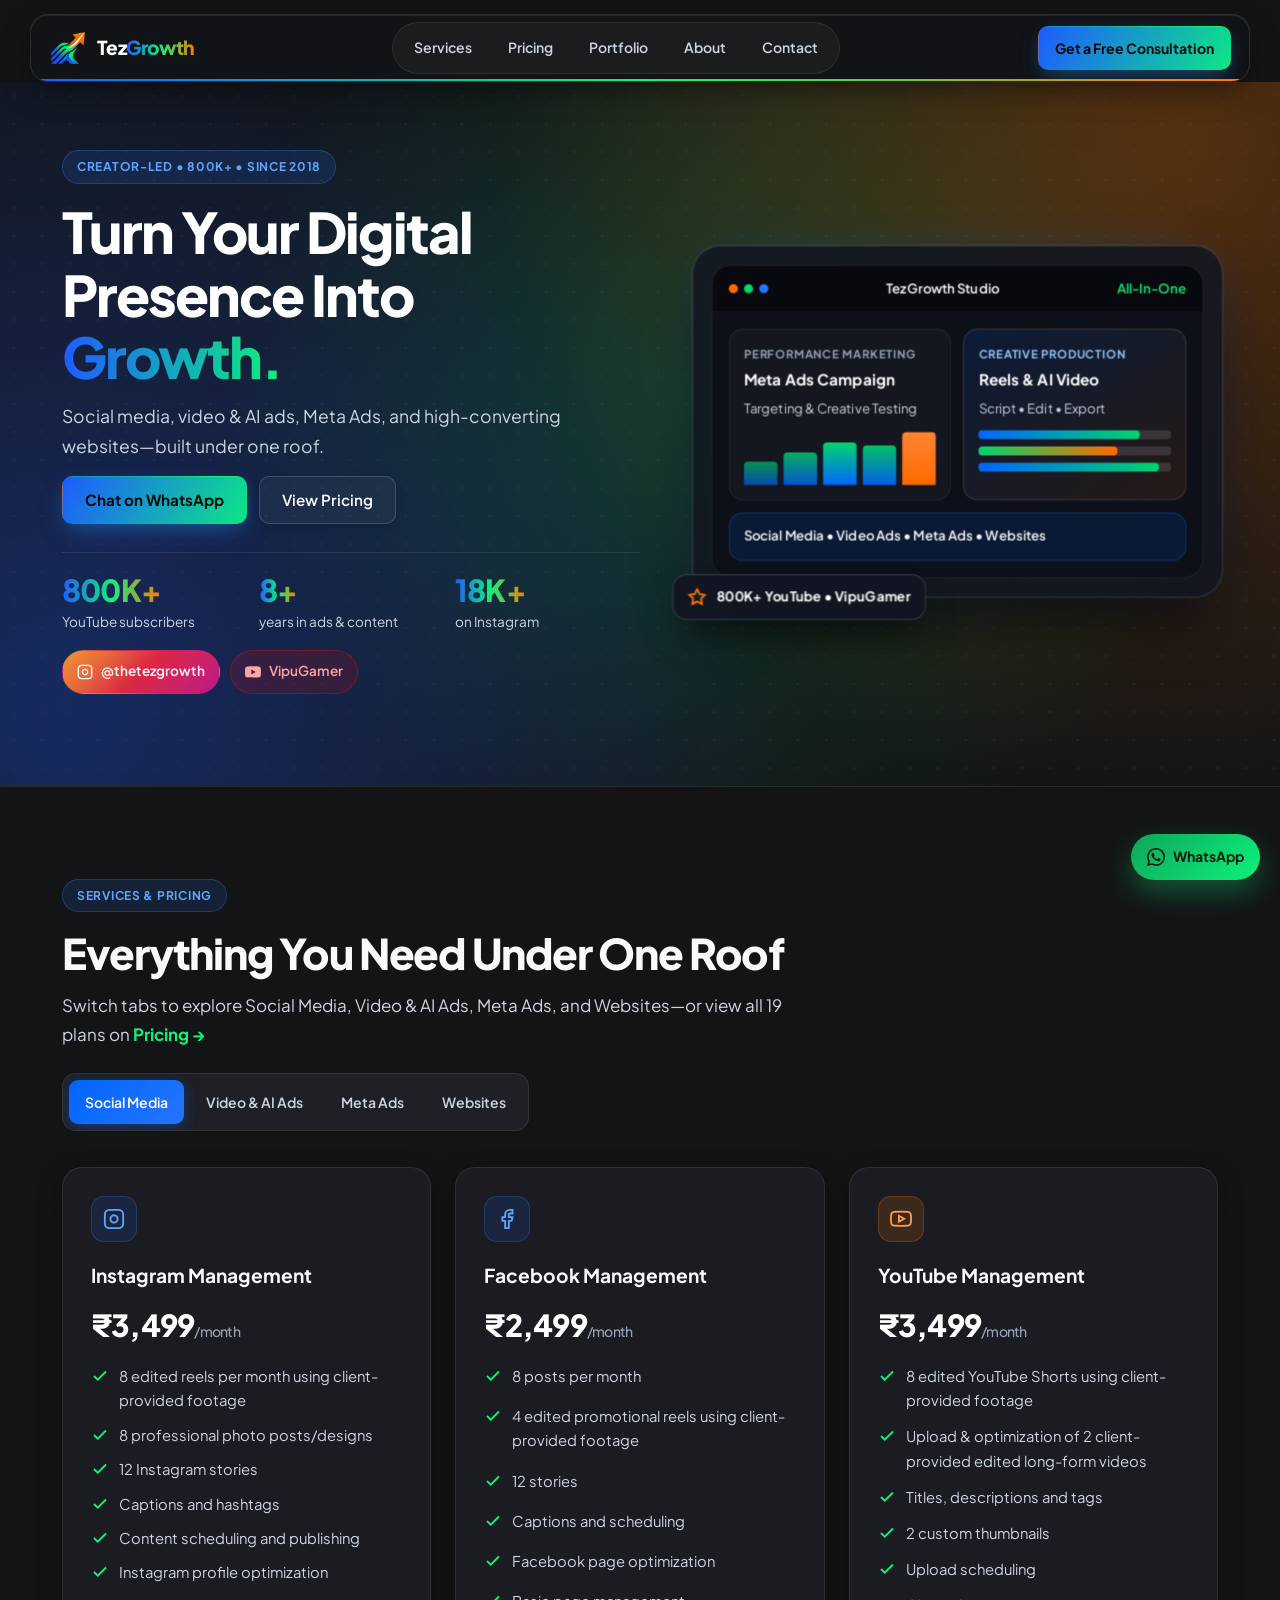
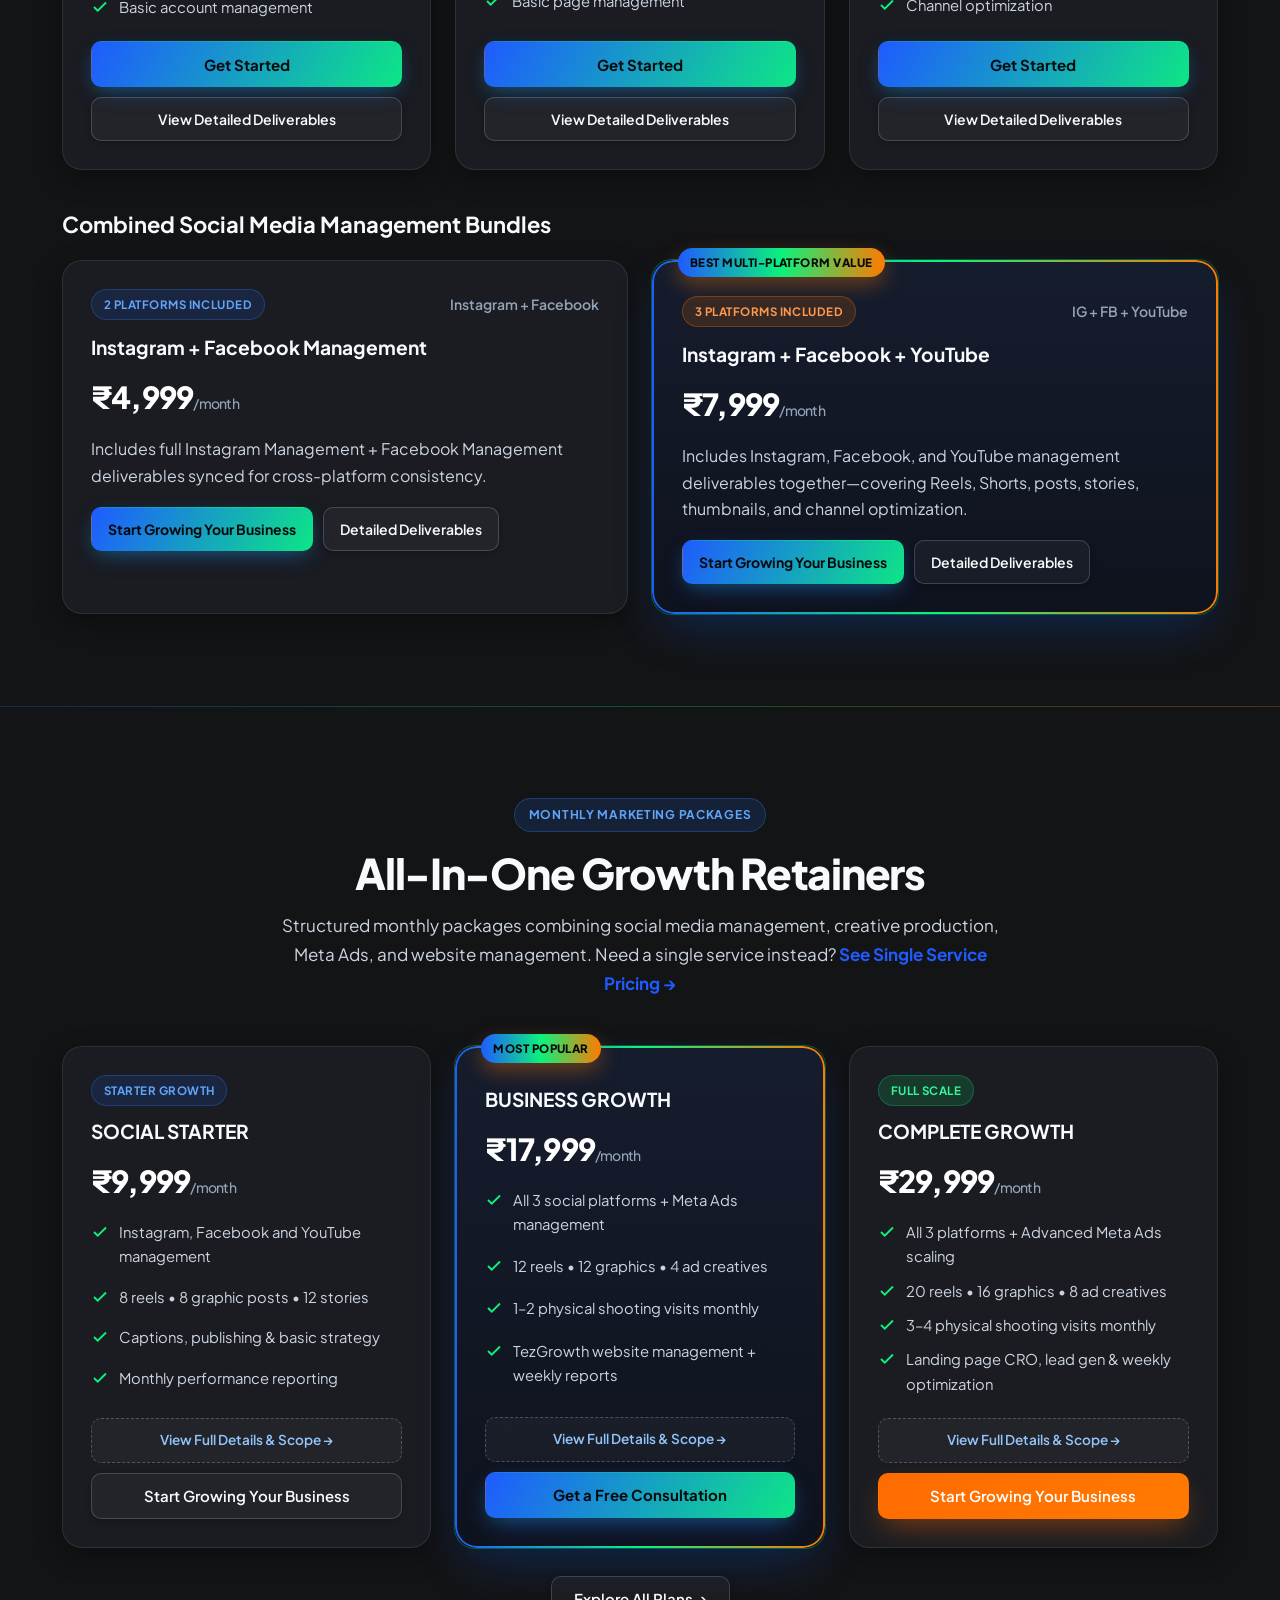
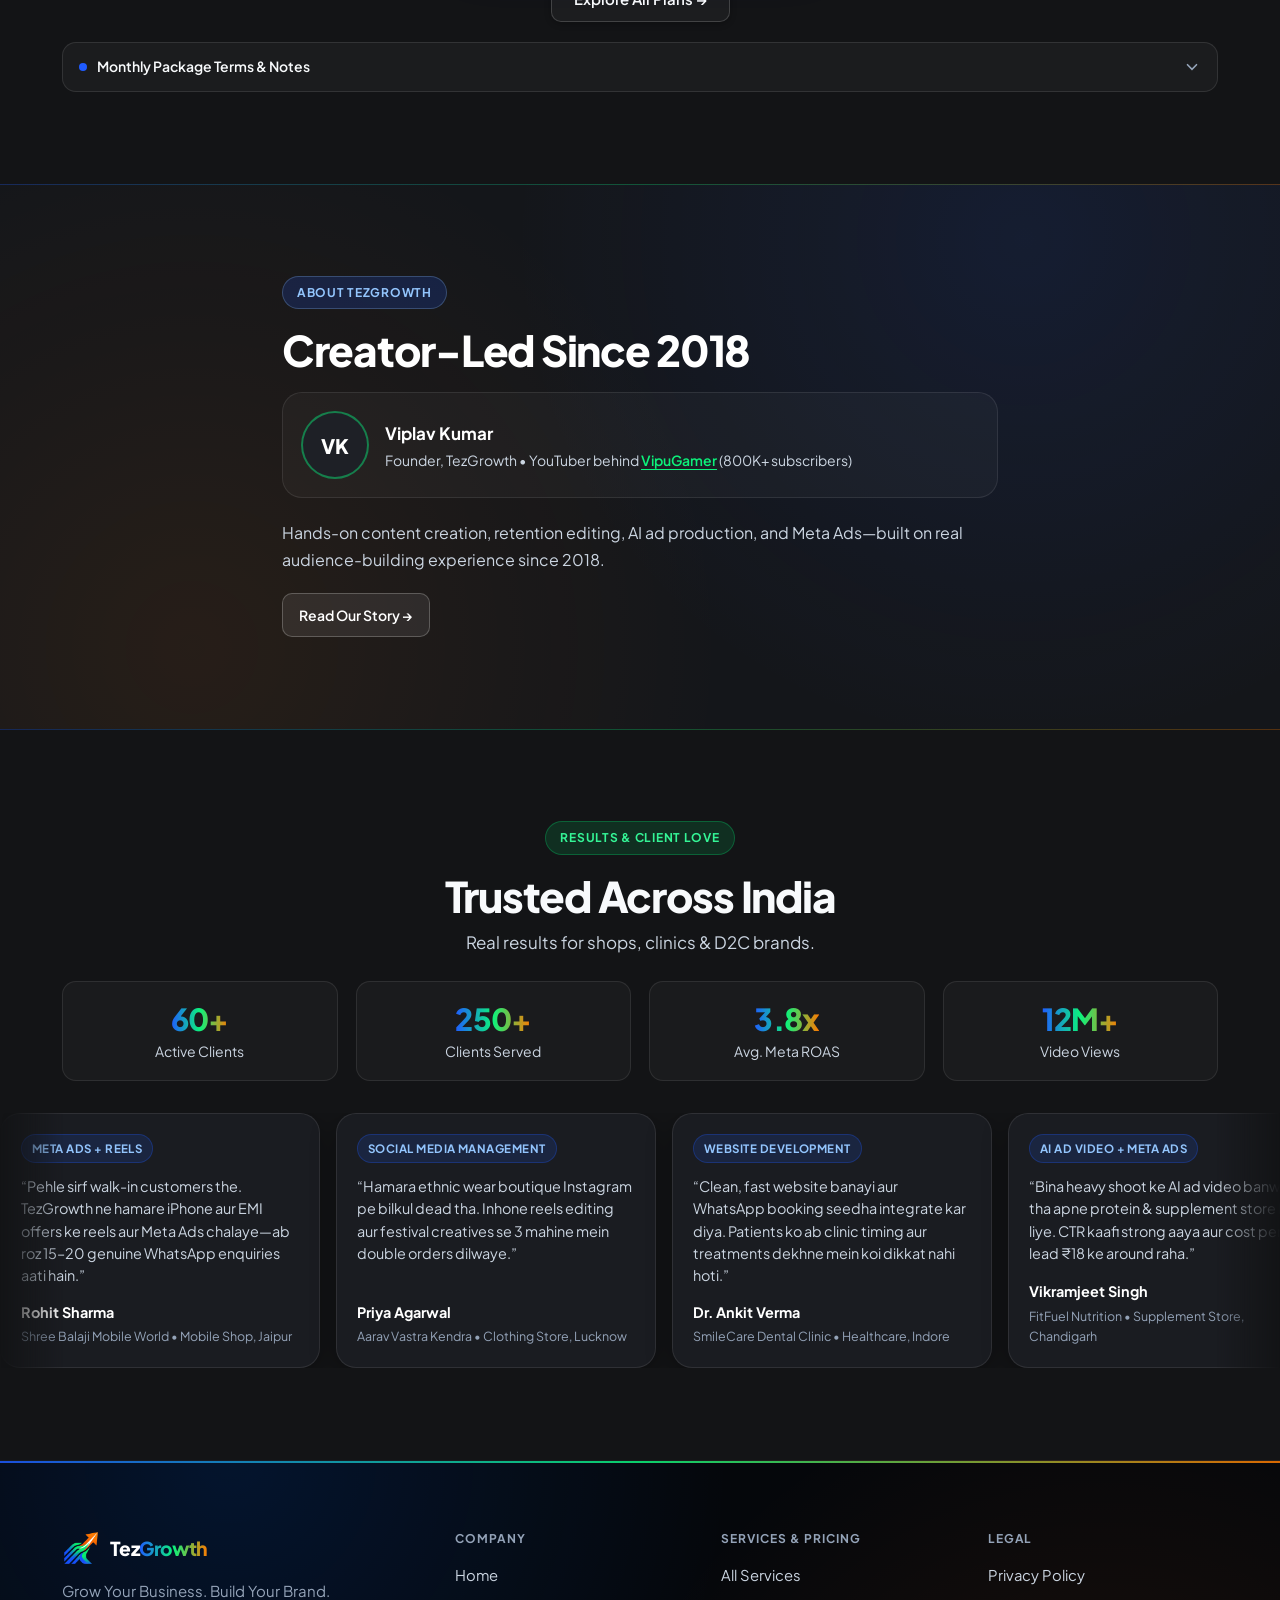
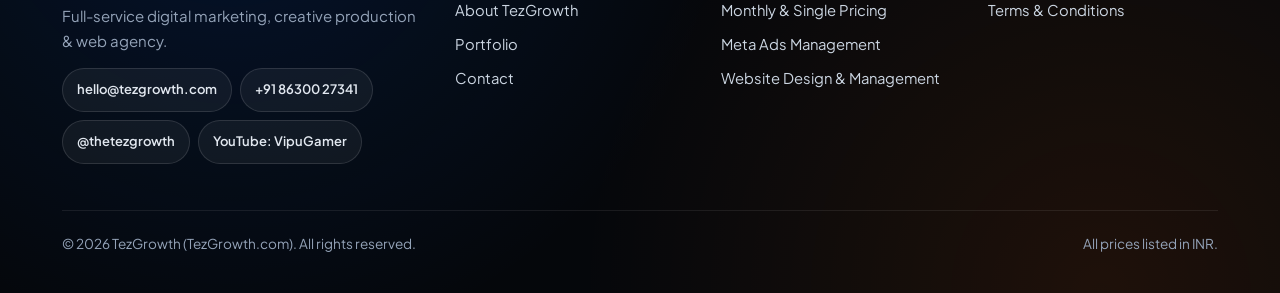
==== commit 074f0951: "Redesign mobile-first hero, brand gradients, assets, links, and testimonials" ====
--- a/index.html
+++ b/index.html
@@ -12,11 +12,19 @@
   <meta property="og:title" content="TezGrowth — Grow Your Business. Build Your Brand." />
   <meta property="og:description" content="Creative Content. Smart Advertising. Measurable Growth. Social media, video production, Meta Ads, and websites under one roof." />
   <meta property="og:url" content="https://tezgrowth.com/" />
+  <meta property="og:image" content="https://tezgrowth.com/assets/og-image.jpg" />
+  <meta property="og:image:width" content="1200" />
+  <meta property="og:image:height" content="630" />
+  <meta name="twitter:card" content="summary_large_image" />
+  <meta name="twitter:title" content="TezGrowth — Grow Your Business. Build Your Brand." />
+  <meta name="twitter:description" content="Creative Content. Smart Advertising. Measurable Growth. Social media, video production, Meta Ads, and websites under one roof." />
+  <meta name="twitter:image" content="https://tezgrowth.com/assets/og-image.jpg" />
 
   <link rel="preconnect" href="https://fonts.googleapis.com" />
   <link rel="preconnect" href="https://fonts.gstatic.com" crossorigin />
   <link href="https://fonts.googleapis.com/css2?family=Plus+Jakarta+Sans:wght@400;500;600;700;800&display=swap" rel="stylesheet" />
-  <link rel="icon" type="image/jpeg" href="assets/tezgrowth-logo.jpg" />
+  <link rel="icon" type="image/png" sizes="32x32" href="assets/favicon-32x32.png" />
+  <link rel="apple-touch-icon" sizes="180x180" href="assets/apple-touch-icon.png" />
 
   <link rel="stylesheet" href="css/styles.css" />
 
@@ -49,7 +57,7 @@
   <header class="site-header">
     <div class="header-glass">
       <a href="index.html" class="brand-logo" aria-label="TezGrowth Home">
-        <img src="assets/tezgrowth-logo.jpg" alt="TezGrowth Logo" class="brand-logo-img" />
+        <img src="assets/tezgrowth-logo.png" alt="TezGrowth Logo" class="brand-logo-img" width="38" height="38" />
         <span>Tez<span class="brand-wordmark-accent">Growth</span></span>
       </a>
 
@@ -62,7 +70,7 @@
       </nav>
 
       <div class="header-actions">
-        <a href="#contact" class="btn btn--primary btn--sm">Get a Free Consultation</a>
+        <a href="contact.html" class="btn btn--primary btn--sm">Get a Free Consultation</a>
       </div>
 
       <button type="button" class="mobile-menu-btn" data-mobile-toggle aria-label="Toggle navigation menu" aria-expanded="false">
@@ -77,7 +85,7 @@
   <nav class="mobile-drawer" data-mobile-drawer aria-label="Mobile Navigation" aria-hidden="true">
     <div class="mobile-drawer-header">
       <a href="index.html" class="brand-logo" aria-label="TezGrowth Home">
-        <img src="assets/tezgrowth-logo.jpg" alt="TezGrowth Logo" class="brand-logo-img" />
+        <img src="assets/tezgrowth-logo.png" alt="TezGrowth Logo" class="brand-logo-img" width="38" height="38" />
         <span>Tez<span class="brand-wordmark-accent">Growth</span></span>
       </a>
       <button type="button" class="mobile-drawer-close" data-mobile-close aria-label="Close navigation menu">
@@ -91,8 +99,8 @@
     <a href="about.html" class="nav-link">About TezGrowth</a>
     <a href="contact.html" class="nav-link">Contact</a>
     <div class="mobile-drawer-cta">
-      <a href="#contact" class="btn btn--gradient btn--block">Get a Free Consultation</a>
-      <a href="#" data-whatsapp-link class="btn btn--whatsapp-glass btn--block">
+      <a href="contact.html" class="btn btn--gradient btn--block">Get a Free Consultation</a>
+      <a href="https://wa.me/918630027341?text=Hi%20TezGrowth%2C%20I%20want%20to%20know%20more%20about%20your%20services" data-whatsapp-link target="_blank" rel="noopener noreferrer" class="btn btn--whatsapp-glass btn--block">
         <svg width="17" height="17" viewBox="0 0 24 24" fill="currentColor" aria-hidden="true"><path d="M20.52 3.48A11.86 11.86 0 0 0 12.06 0C5.49 0 .16 5.33.16 11.9c0 2.1.55 4.15 1.6 5.96L0 24l6.31-1.65a11.88 11.88 0 0 0 5.75 1.47h.01c6.57 0 11.9-5.33 11.9-11.9 0-3.18-1.24-6.17-3.45-8.44zM12.07 21.81h-.01a9.87 9.87 0 0 1-5.03-1.38l-.36-.21-3.74.98 1-3.65-.24-.37a9.86 9.86 0 0 1-1.52-5.28c0-5.45 4.44-9.89 9.9-9.89 2.64 0 5.12 1.03 6.99 2.9a9.83 9.83 0 0 1 2.9 7c0 5.45-4.44 9.9-9.89 9.9zm5.42-7.4c-.3-.15-1.76-.87-2.03-.97-.27-.1-.47-.15-.67.15-.2.3-.77.97-.94 1.17-.17.2-.35.22-.65.07-.3-.15-1.25-.46-2.39-1.47-.88-.79-1.48-1.76-1.65-2.06-.17-.3-.02-.46.13-.61.13-.13.3-.35.45-.52.15-.17.2-.3.3-.5.1-.2.05-.37-.02-.52-.07-.15-.67-1.61-.92-2.21-.24-.58-.49-.5-.67-.51h-.57c-.2 0-.52.07-.8.37-.27.3-1.04 1.02-1.04 2.48s1.07 2.88 1.22 3.08c.15.2 2.1 3.21 5.08 4.5.71.31 1.26.49 1.69.63.71.23 1.36.2 1.87.12.57-.09 1.76-.72 2.01-1.41.25-.7.25-1.29.17-1.41-.07-.12-.27-.2-.57-.35z"/></svg>
         Enquire on WhatsApp
       </a>
@@ -100,52 +108,54 @@
   </nav>
 
   <main>
-    <!-- 3D Hero Section -->
+    <!-- Hero Section (Mobile-First) -->
     <section class="hero">
       <div class="container hero-grid">
         <div>
-          <span class="eyebrow">Grow Your Business &bull; Build Your Brand</span>
-          <h1 class="hero-title">We Turn Your Digital Presence Into <span class="accent">Business Growth.</span></h1>
+          <span class="eyebrow">Creator-led &bull; 800K+ &bull; Since 2018</span>
+          <h1 class="hero-title">Turn Your Digital Presence Into <span class="accent">Growth.</span></h1>
           <p class="hero-desc">
-            From social media management and creative production to performance advertising and website development, TezGrowth helps businesses grow online with everything under one roof.
+            Social media, video &amp; AI ads, Meta Ads, and high-converting websites—built under one roof.
           </p>
-          <p class="hero-subtagline">Creative Content. Smart Advertising. Measurable Growth.</p>
           <div class="hero-cta-group">
-            <a href="#services" class="btn btn--primary">Explore Our Services</a>
-            <a href="pricing.html" class="btn btn--outline">View Full Pricing</a>
-            <a href="#contact" class="btn btn--purple">Get Started</a>
-          </div>
-          <div class="hero-trust-row">
-            <span class="hero-trust-item">
-              <svg width="16" height="16" viewBox="0 0 24 24" fill="none" stroke="var(--accent-blue)" stroke-width="2.5"><polyline points="20 6 9 17 4 12"/></svg>
-              Single &amp; Monthly INR Plans
-            </span>
-            <span class="hero-trust-item">
-              <svg width="16" height="16" viewBox="0 0 24 24" fill="none" stroke="var(--accent-blue)" stroke-width="2.5"><polyline points="20 6 9 17 4 12"/></svg>
-              Creator-Led Since 2018
-            </span>
-            <span class="hero-trust-item">
-              <svg width="16" height="16" viewBox="0 0 24 24" fill="none" stroke="var(--accent-blue)" stroke-width="2.5"><polyline points="20 6 9 17 4 12"/></svg>
-              Content + Ads + Web
-            </span>
-          </div>
-        </div>
-
-        <!-- 3D Interactive Stage -->
+            <a href="https://wa.me/918630027341?text=Hi%20TezGrowth%2C%20I%20want%20to%20know%20more%20about%20your%20services" data-whatsapp-link target="_blank" rel="noopener noreferrer" class="btn btn--gradient">Chat on WhatsApp</a>
+            <a href="pricing.html" class="btn btn--outline">View Pricing</a>
+          </div>
+          <div class="hero-stats" aria-label="TezGrowth Key Metrics">
+            <div class="hero-stat">
+              <div class="hero-stat-num">800K+</div>
+              <div class="hero-stat-label">YouTube subscribers</div>
+            </div>
+            <div class="hero-stat">
+              <div class="hero-stat-num">8+</div>
+              <div class="hero-stat-label">years in ads &amp; content</div>
+            </div>
+            <div class="hero-stat">
+              <div class="hero-stat-num">18K+</div>
+              <div class="hero-stat-label">on Instagram</div>
+            </div>
+          </div>
+          <div class="hero-social-row">
+            <a href="https://instagram.com/thetezgrowth" target="_blank" rel="noopener noreferrer" class="social-icon-btn social-icon-btn--instagram" aria-label="Follow TezGrowth on Instagram (@thetezgrowth)">
+              <svg width="16" height="16" viewBox="0 0 24 24" fill="none" stroke="currentColor" stroke-width="2" aria-hidden="true"><rect x="2" y="2" width="20" height="20" rx="5"/><path d="M16 11.37A4 4 0 1 1 12.63 8 4 4 0 0 1 16 11.37z"/><line x1="17.5" y1="6.5" x2="17.51" y2="6.5"/></svg>
+              @thetezgrowth
+            </a>
+            <a href="https://www.youtube.com/@vipugamer" target="_blank" rel="noopener noreferrer" class="social-icon-btn social-icon-btn--youtube" aria-label="Visit VipuGamer YouTube Channel (800K+ subscribers)">
+              <svg width="16" height="16" viewBox="0 0 24 24" fill="currentColor" aria-hidden="true"><path d="M23.498 6.186a3.016 3.016 0 0 0-2.122-2.136C19.505 3.545 12 3.545 12 3.545s-7.505 0-9.377.505A3.017 3.017 0 0 0 .502 6.186C0 8.07 0 12 0 12s0 3.93.502 5.814a3.016 3.016 0 0 0 2.122 2.136c1.871.505 9.376.505 9.376.505s7.505 0 9.377-.505a3.015 3.015 0 0 0 2.122-2.136C24 15.93 24 12 24 12s0-3.93-.502-5.814zM9.545 15.568V8.432L15.818 12l-6.273 3.568z"/></svg>
+              VipuGamer
+            </a>
+          </div>
+        </div>
+
+        <!-- 3D Interactive Stage (Desktop >=768px only) -->
         <div class="hero-3d-wrap">
-          <div class="hero-3d-stage" data-hero-3d aria-label="TezGrowth 3D Creative Production and Advertising Studio Preview">
-            <!-- Floating 3D Layer Top -->
-            <div class="float-card float-card--top">
-              <span style="width: 10px; height: 10px; border-radius: 50%; background: var(--accent-green); box-shadow: 0 0 8px var(--accent-green);"></span>
-              <span>Meta Ads &amp; Funnel Ready</span>
-            </div>
-
+          <div class="hero-3d-stage" data-hero-3d aria-label="TezGrowth Creative Production and Advertising Studio Preview">
             <div class="hero-3d-main">
               <div class="visual-window">
                 <div class="visual-topbar">
                   <div class="visual-dots"><span></span><span></span><span></span></div>
                   <span>TezGrowth Studio</span>
-                  <span style="color: #60a5fa;">All-In-One</span>
+                  <span style="color: var(--green);">All-In-One</span>
                 </div>
                 <div class="visual-body">
                   <div class="visual-panels">
@@ -159,8 +169,8 @@
                     </div>
                     <div class="visual-panel visual-panel--dark">
                       <div class="visual-label">Creative Production</div>
-                      <div class="visual-heading">Reels &amp; AI Ad Studio</div>
-                      <div style="font-size: 0.8125rem; color: #cbd5e1;">Hook &bull; Edit &bull; AI &bull; Export</div>
+                      <div class="visual-heading">Reels &amp; AI Video</div>
+                      <div style="font-size: 0.8125rem; color: #cbd5e1;">Script &bull; Edit &bull; Export</div>
                       <div class="visual-timeline" aria-hidden="true">
                         <div class="timeline-track"><div class="timeline-fill" style="width: 84%;"></div></div>
                         <div class="timeline-track"><div class="timeline-fill timeline-fill--purple" style="width: 72%;"></div></div>
@@ -170,7 +180,6 @@
                   </div>
                   <div class="visual-footer-strip">
                     <span>Social Media &bull; Video Ads &bull; Meta Ads &bull; Websites</span>
-                    <span class="badge badge--blue">Built to Convert</span>
                   </div>
                 </div>
               </div>
@@ -178,26 +187,35 @@
 
             <!-- Floating 3D Layer Bottom -->
             <div class="float-card float-card--bottom">
-              <svg width="18" height="18" viewBox="0 0 24 24" fill="none" stroke="var(--accent-purple)" stroke-width="2.3"><polygon points="12 2 15.09 8.26 22 9.27 17 14.14 18.18 21.02 12 17.77 5.82 21.02 7 14.14 2 9.27 8.91 8.26 12 2"/></svg>
-              <span>800K+ Creator Standards</span>
+              <svg width="18" height="18" viewBox="0 0 24 24" fill="none" stroke="var(--orange)" stroke-width="2.3" aria-hidden="true"><polygon points="12 2 15.09 8.26 22 9.27 17 14.14 18.18 21.02 12 17.77 5.82 21.02 7 14.14 2 9.27 8.91 8.26 12 2"/></svg>
+              <span>800K+ YouTube &bull; VipuGamer</span>
             </div>
           </div>
         </div>
       </div>
     </section>
 
-    <!-- Section 4: Social Media Management & Individual Pricing -->
+    <!-- Services & Individual Pricing (Compact Tabbed View) -->
     <section id="services" class="section">
       <div class="container">
-        <div class="section-header">
-          <span class="eyebrow">Social Media Management</span>
-          <h2 class="section-title">Single Platform Plans &amp; Multi-Platform Bundles</h2>
+        <div class="section-header" style="margin-bottom: 24px;">
+          <span class="eyebrow">Services &amp; Pricing</span>
+          <h2 class="section-title">Everything You Need Under One Roof</h2>
           <p class="section-subtitle">
-            Choose a single-platform plan starting at ₹2,499/month or bundle multiple platforms with exact monthly deliverables.
+            Switch tabs to explore Social Media, Video &amp; AI Ads, Meta Ads, and Websites—or view all 19 plans on <a href="pricing.html" style="color: var(--green); font-weight: 700;">Pricing &rarr;</a>
           </p>
         </div>
 
-        <div class="grid grid--3 reveal">
+        <div class="pricing-tabs" role="tablist" aria-label="Service Categories">
+          <button type="button" class="pricing-tab-btn is-active" role="tab" aria-selected="true" data-home-tab="social">Social Media</button>
+          <button type="button" class="pricing-tab-btn" role="tab" aria-selected="false" data-home-tab="video">Video &amp; AI Ads</button>
+          <button type="button" class="pricing-tab-btn" role="tab" aria-selected="false" data-home-tab="ads">Meta Ads</button>
+          <button type="button" class="pricing-tab-btn" role="tab" aria-selected="false" data-home-tab="web">Websites</button>
+        </div>
+
+        <!-- Tab 1: Social Media -->
+        <div data-home-panel="social">
+          <div class="grid grid--3 reveal">
           <!-- Instagram Management -->
           <article class="card">
             <div class="card-icon">
@@ -301,21 +319,11 @@
             </article>
           </div>
         </div>
-      </div>
-    </section>
-
-    <!-- Section 5: Video & Creative Production -->
-    <section id="creative-production" class="section section--subtle">
-      <div class="container">
-        <div class="section-header">
-          <span class="eyebrow eyebrow--purple">Video &amp; Creative Production</span>
-          <h2 class="section-title">Single-Order Creative &amp; Ad Production</h2>
-          <p class="section-subtitle">
-            Clients can provide raw footage, product photos, or clips. TezGrowth handles scripting, editing, AI enhancements, text, effects, and final production according to the selected service.
-          </p>
-        </div>
-
-        <div class="grid grid--3 reveal">
+        </div>
+
+        <!-- Tab 2: Video & Creative Production -->
+        <div id="creative-production" data-home-panel="video" hidden>
+          <div class="grid grid--3">
           <article class="card">
             <h3 class="card-title">Reel / Shorts Editing</h3>
             <div class="card-price">Starting ₹499<span>/video</span></div>
@@ -359,37 +367,46 @@
           </article>
         </div>
 
-        <div class="notice-box notice-box--purple">
-          <div class="notice-title">Production &amp; Talent Note</div>
-          <p class="notice-text">
-            Clients may provide raw footage, product photos, or clips. TezGrowth handles scripting, editing, AI enhancements, text overlays, effects, and final export as per the selected service. <strong>Model fees and physical production costs may be additional.</strong>
-          </p>
-        </div>
-      </div>
-    </section>
-
-    <!-- Section 6: Performance Marketing & Meta Ads -->
-    <section id="meta-ads" class="section">
-      <div class="container split-grid">
-        <div>
-          <span class="eyebrow">Performance Marketing</span>
-          <h2 class="section-title">Meta Ads Management</h2>
-          <p class="section-subtitle" style="margin-bottom: 24px;">
-            Reach the right audience across Facebook and Instagram with structured campaign setup, creative testing, and ongoing optimization built for leads and sales.
-          </p>
-          <div class="notice-box notice-box--warning">
-            <div class="notice-title">Important Advertising Budget Note</div>
+        <details class="notice-box notice-box--purple notice-accordion">
+          <summary>
+            <span class="notice-summary-title"><span class="notice-dot" aria-hidden="true"></span>Production &amp; Talent Note</span>
+            <svg class="notice-chevron" viewBox="0 0 24 24" fill="none" stroke="currentColor" stroke-width="2.2" stroke-linecap="round" aria-hidden="true"><polyline points="6 9 12 15 18 9"/></svg>
+          </summary>
+          <div class="notice-body">
             <p class="notice-text">
-              <strong>Advertising budget is paid separately by the client and is not included in the management fee.</strong> Ad spend is billed directly to your Meta Ads account.
+              Clients may provide raw footage, product photos, or clips. TezGrowth handles scripting, editing, AI enhancements, text overlays, effects, and final export as per the selected service. <strong>Model fees and physical production costs may be additional.</strong>
             </p>
           </div>
-          <div style="margin-top: 28px; display: flex; flex-wrap: wrap; gap: 12px;">
-            <a href="contact.html?service=Meta%20Ads%20Management" class="btn btn--primary">Get a Free Consultation</a>
-            <a href="services.html#meta-ads-detail" class="btn btn--outline">View Full Ads Scope</a>
-          </div>
-        </div>
-
-        <div class="card card--navy reveal">
+        </details>
+      </div>
+
+      <!-- Tab 3: Performance Marketing & Meta Ads -->
+      <div id="meta-ads" data-home-panel="ads" hidden>
+        <div class="split-grid">
+          <div>
+            <span class="eyebrow">Performance Marketing</span>
+            <h2 class="section-title">Meta Ads Management</h2>
+            <p class="section-subtitle" style="margin-bottom: 20px;">
+              Reach the right audience across Facebook and Instagram with structured campaign setup, creative testing, and ongoing optimization built for leads and sales.
+            </p>
+            <details class="notice-box notice-box--warning notice-accordion">
+              <summary>
+                <span class="notice-summary-title"><span class="notice-dot" aria-hidden="true"></span>Ad Budget Note (Paid Separately)</span>
+                <svg class="notice-chevron" viewBox="0 0 24 24" fill="none" stroke="currentColor" stroke-width="2.2" stroke-linecap="round" aria-hidden="true"><polyline points="6 9 12 15 18 9"/></svg>
+              </summary>
+              <div class="notice-body">
+                <p class="notice-text">
+                  <strong>Advertising budget is paid separately by the client and is not included in the management fee.</strong> Ad spend is billed directly to your Meta Ads account.
+                </p>
+              </div>
+            </details>
+            <div style="margin-top: 24px; display: flex; flex-wrap: wrap; gap: 12px;">
+              <a href="contact.html?service=Meta%20Ads%20Management" class="btn btn--primary">Get a Free Consultation</a>
+              <a href="services.html#meta-ads-detail" class="btn btn--outline">View Full Ads Scope</a>
+            </div>
+          </div>
+
+        <div class="card card--navy">
           <span class="badge badge--blue" style="align-self: flex-start; margin-bottom: 14px;">Facebook &amp; Instagram Ads</span>
           <h3 class="card-title">Meta Ads Management</h3>
           <div class="card-price">Starting ₹3,999<span>/month</span></div>
@@ -406,21 +423,12 @@
           </ul>
           <a href="contact.html?service=Meta%20Ads%20Management" class="btn btn--primary btn--block">Start Meta Ads Campaign</a>
         </div>
-      </div>
-    </section>
-
-    <!-- Section 7: Website Design & Management -->
-    <section id="web-design" class="section section--subtle">
-      <div class="container">
-        <div class="section-header">
-          <span class="eyebrow">Website Design &amp; Management</span>
-          <h2 class="section-title">Conversion-Ready Websites Built &amp; Maintained by TezGrowth</h2>
-          <p class="section-subtitle">
-            Clean, fast, mobile-first websites designed to turn visitors into enquiries—backed by dedicated ongoing management for TezGrowth-built sites.
-          </p>
-        </div>
-
-        <div class="grid grid--3 reveal" style="margin-bottom: 32px;">
+        </div>
+      </div>
+
+      <!-- Tab 4: Website Design & Management -->
+      <div id="web-design" data-home-panel="web" hidden>
+        <div class="grid grid--3" style="margin-bottom: 24px;">
           <article class="card">
             <h3 class="card-title">Landing Page</h3>
             <div class="card-price">Starting ₹3,999<span> one-time</span></div>
@@ -463,17 +471,23 @@
           </article>
 
           <div>
-            <div class="notice-box notice-box--warning" style="margin-top: 0;">
-              <div class="notice-title">IMPORTANT WEBSITE MANAGEMENT POLICY</div>
-              <p class="notice-text" style="margin-bottom: 10px;">
-                <strong>TezGrowth only provides ongoing website management for websites designed and developed by TezGrowth.</strong> We do not offer ongoing management or maintenance for websites built by third-party agencies or external developers.
-              </p>
-              <p class="notice-text">
-                <strong>Separate Costs:</strong> Domain registration, hosting renewals, and major redesigns are billed separately and are not included in the ₹1,999/month management plan.
-              </p>
-            </div>
-          </div>
-        </div>
+            <details class="notice-box notice-box--warning notice-accordion" style="margin-top: 0;">
+              <summary>
+                <span class="notice-summary-title"><span class="notice-dot" aria-hidden="true"></span>Website Management Policy (TezGrowth Sites Only)</span>
+                <svg class="notice-chevron" viewBox="0 0 24 24" fill="none" stroke="currentColor" stroke-width="2.2" stroke-linecap="round" aria-hidden="true"><polyline points="6 9 12 15 18 9"/></svg>
+              </summary>
+              <div class="notice-body">
+                <p class="notice-text" style="margin-bottom: 10px;">
+                  <strong>TezGrowth only provides ongoing website management for websites designed and developed by TezGrowth.</strong> We do not offer ongoing management or maintenance for websites built by third-party agencies or external developers.
+                </p>
+                <p class="notice-text">
+                  <strong>Separate Costs:</strong> Domain registration, hosting renewals, and major redesigns are billed separately and are not included in the ₹1,999/month management plan.
+                </p>
+              </div>
+            </details>
+          </div>
+        </div>
+      </div>
       </div>
     </section>
 
@@ -541,233 +555,223 @@
           </article>
         </div>
 
-        <!-- Quick Single Services Tap Bar -->
-        <div class="notice-box" style="margin-top: 28px; border-left-color: var(--accent-green);">
-          <div style="display: flex; flex-wrap: wrap; align-items: center; justify-content: space-between; gap: 12px; margin-bottom: 12px;">
-            <div class="notice-title" style="margin-bottom: 0;">Tap Any Single Service for Instant Pricing &amp; Details</div>
-            <a href="pricing.html#single-services" style="font-size: 0.875rem; font-weight: 700; color: var(--accent-green);">Explore All 19 Plans &rarr;</a>
-          </div>
-          <div class="filter-bar" style="margin-bottom: 0;">
-            <button type="button" class="filter-btn" data-pricing-trigger="instagram-management">Instagram (₹3,499/mo)</button>
-            <button type="button" class="filter-btn" data-pricing-trigger="youtube-management">YouTube (₹3,499/mo)</button>
-            <button type="button" class="filter-btn" data-pricing-trigger="reel-editing">Reel Edit (₹499)</button>
-            <button type="button" class="filter-btn" data-pricing-trigger="ai-ad-video">AI Ad Video (₹1,499)</button>
-            <button type="button" class="filter-btn" data-pricing-trigger="meta-ads-management">Meta Ads (₹3,999/mo)</button>
-            <button type="button" class="filter-btn" data-pricing-trigger="basic-website">Business Website (₹9,999)</button>
-          </div>
-        </div>
-
-        <div class="notice-box" style="margin-top: 32px;">
-          <div class="notice-title">Monthly Package Terms &amp; Notes</div>
-          <p class="notice-text">
-            &bull; Ad budget is separate and paid directly to the ad platform.<br />
-            &bull; New website development is separate from monthly management retainers.<br />
-            &bull; Model charges and additional production expenses are separate.<br />
-            &bull; Physical shooting visits are subject to agreed location and visit limits.<br />
-            &bull; <strong>Monthly deliverables are fixed and unused deliverables do not automatically roll over to the next month.</strong>
-          </p>
-        </div>
+        <!-- Explore All Plans Link -->
+        <div style="margin-top: 28px; text-align: center;">
+          <a href="pricing.html" class="btn btn--outline">Explore All Plans &rarr;</a>
+        </div>
+
+        <details class="notice-box notice-accordion" style="margin-top: 20px;">
+          <summary>
+            <span class="notice-summary-title"><span class="notice-dot" aria-hidden="true"></span>Monthly Package Terms &amp; Notes</span>
+            <svg class="notice-chevron" viewBox="0 0 24 24" fill="none" stroke="currentColor" stroke-width="2.2" stroke-linecap="round" aria-hidden="true"><polyline points="6 9 12 15 18 9"/></svg>
+          </summary>
+          <div class="notice-body">
+            <p class="notice-text">
+              &bull; Ad budget is separate and paid directly to the ad platform.<br />
+              &bull; New website development is separate from monthly management retainers.<br />
+              &bull; Model charges and additional production expenses are separate.<br />
+              &bull; Physical shooting visits are subject to agreed location and visit limits.<br />
+              &bull; <strong>Monthly deliverables are fixed and unused deliverables do not automatically roll over to the next month.</strong>
+            </p>
+          </div>
+        </details>
       </div>
     </section>
 
-    <!-- Section 9: About TezGrowth -->
+    <!-- Section 9: About TezGrowth (Compact) -->
     <section id="about" class="section section--navy">
-      <div class="container split-grid">
-        <div>
-          <span class="eyebrow" style="background: rgba(37, 99, 235, 0.22); color: #93c5fd; border-color: rgba(147, 197, 253, 0.25);">About TezGrowth</span>
-          <h2 class="section-title">Built on Real Creator &amp; Digital Media Experience Since 2018</h2>
-          <p class="section-subtitle" style="margin-bottom: 20px;">
-            TezGrowth combines hands-on content creation, video editing, AI-powered production, and performance advertising so businesses don't have to juggle disconnected freelancers.
-          </p>
-          <p style="color: #cbd5e1; margin-bottom: 24px;">
-            Founded by an active digital creator who has been building in the YouTube and digital content ecosystem since 2018—and has grown the YouTube channel <strong>"VipuGamer"</strong> to an audience of over <strong>800K subscribers</strong>—TezGrowth brings practical, battle-tested knowledge of audience retention, storytelling, and creative execution to every client campaign.
-          </p>
-          <a href="about.html" class="btn btn--ghost-light">Read Our Story</a>
-        </div>
-
-        <div class="grid" style="gap: 16px;">
-          <div class="card card--navy">
-            <div style="font-size: 0.8125rem; font-weight: 700; text-transform: uppercase; color: #60a5fa; margin-bottom: 6px;">Industry Experience</div>
-            <h3 class="card-title">In Digital Content Since 2018</h3>
-            <p style="color: #cbd5e1; font-size: 0.9375rem;">Years of hands-on experience in YouTube publishing, retention-focused video editing, digital media formats, and organic audience growth.</p>
-          </div>
-          <div class="card card--navy">
-            <div style="font-size: 0.8125rem; font-weight: 700; text-transform: uppercase; color: #c4b5fd; margin-bottom: 6px;">Creator Credibility</div>
-            <h3 class="card-title">800K+ Audience on "VipuGamer"</h3>
-            <p style="color: #cbd5e1; font-size: 0.9375rem;">Real-world experience growing and engaging a large-scale digital community, applied directly to brand content and paid ad hooks.</p>
-          </div>
-          <div class="card card--navy">
-            <div style="font-size: 0.8125rem; font-weight: 700; text-transform: uppercase; color: #60a5fa; margin-bottom: 6px;">Modern Execution</div>
-            <h3 class="card-title">AI Production &amp; Performance Ads</h3>
-            <p style="color: #cbd5e1; font-size: 0.9375rem;">Combining AI-powered video &amp; image creation with structured Meta Ads management and conversion-ready websites.</p>
-          </div>
-        </div>
+      <div class="container" style="max-width: 780px;">
+        <span class="eyebrow" style="background: rgba(31, 91, 255, 0.18); color: #93c5fd; border-color: rgba(147, 197, 253, 0.25);">About TezGrowth</span>
+        <h2 class="section-title" style="margin-bottom: 18px;">Creator-Led Since 2018</h2>
+
+        <div class="founder-card">
+          <!-- FOUNDER PHOTO: Replace the div below with <img src="assets/founder-viplav.webp" alt="Viplav Kumar" class="founder-avatar" width="68" height="68" loading="lazy" /> when photo is ready -->
+          <div class="founder-avatar" aria-label="Viplav Kumar photo placeholder">VK</div>
+          <div>
+            <div class="founder-name">Viplav Kumar</div>
+            <div class="founder-role">
+              Founder, TezGrowth &bull; YouTuber behind <a href="https://www.youtube.com/@vipugamer" target="_blank" rel="noopener noreferrer">VipuGamer</a> (800K+ subscribers)
+            </div>
+          </div>
+        </div>
+
+        <p style="color: #cbd5e1; margin-bottom: 20px;">
+          Hands-on content creation, retention editing, AI ad production, and Meta Ads—built on real audience-building experience since 2018.
+        </p>
+        <a href="about.html" class="btn btn--ghost-light btn--sm">Read Our Story &rarr;</a>
       </div>
     </section>
 
-    <!-- Section 10: Portfolio -->
-    <section id="portfolio" class="section section--subtle">
+    <!-- Results & Client Love (Auto-Playing Marquee) -->
+    <section id="results" class="section" data-testimonials-section>
       <div class="container">
-        <div class="section-header">
-          <span class="eyebrow">Portfolio</span>
-          <h2 class="section-title">Creative &amp; Growth Showcase</h2>
-          <p class="section-subtitle">
-            Explore our signature service formats across video ads, social creatives, AI production, websites, and performance ad campaigns.
-          </p>
-        </div>
-
-        <div class="filter-bar" role="group" aria-label="Filter portfolio by category">
-          <button type="button" class="filter-btn is-active" data-portfolio-filter="All" aria-pressed="true">All</button>
-          <button type="button" class="filter-btn" data-portfolio-filter="Video Advertisements" aria-pressed="false">Video Advertisements</button>
-          <button type="button" class="filter-btn" data-portfolio-filter="Social Media Creatives" aria-pressed="false">Social Media Creatives</button>
-          <button type="button" class="filter-btn" data-portfolio-filter="AI Video Production" aria-pressed="false">AI Video Production</button>
-          <button type="button" class="filter-btn" data-portfolio-filter="Website Projects" aria-pressed="false">Website Projects</button>
-          <button type="button" class="filter-btn" data-portfolio-filter="Advertising Campaigns" aria-pressed="false">Advertising Campaigns</button>
-        </div>
-
-        <div class="grid grid--3" data-portfolio-grid></div>
+        <div class="section-header section-header--center" style="margin-bottom: 24px;">
+          <span class="eyebrow eyebrow--green">Results &amp; Client Love</span>
+          <h2 class="section-title" style="margin-bottom: 8px;">Trusted Across India</h2>
+          <p class="section-subtitle">Real results for shops, clinics &amp; D2C brands.</p>
+        </div>
+
+        <!-- CLIENT COUNTS: Update Active Clients & Brands Served anytime -->
+        <div class="results-stats">
+          <div class="result-stat-card">
+            <div class="stat-number">60+</div>
+            <div class="result-stat-label">Active Clients</div>
+          </div>
+          <div class="result-stat-card">
+            <div class="stat-number">250+</div>
+            <div class="result-stat-label">Clients Served</div>
+          </div>
+          <div class="result-stat-card">
+            <div class="stat-number">3.8x</div>
+            <div class="result-stat-label">Avg. Meta ROAS</div>
+          </div>
+          <div class="result-stat-card">
+            <div class="stat-number">12M+</div>
+            <div class="result-stat-label">Video Views</div>
+          </div>
+        </div>
+      </div>
+
+      <div class="testimonials-marquee">
+        <div class="testimonials-track">
+          <article class="card testimonial-card" data-testimonial-card>
+            <span class="testimonial-service-pill">Meta Ads + Reels</span>
+            <p class="testimonial-quote">&ldquo;Pehle sirf walk-in customers the. TezGrowth ne hamare iPhone aur EMI offers ke reels aur Meta Ads chalaye—ab roz 15–20 genuine WhatsApp enquiries aati hain.&rdquo;</p>
+            <div class="testimonial-author">Rohit Sharma</div>
+            <div class="testimonial-meta">Shree Balaji Mobile World &bull; Mobile Shop, Jaipur</div>
+          </article>
+
+          <article class="card testimonial-card" data-testimonial-card>
+            <span class="testimonial-service-pill">Social Media Management</span>
+            <p class="testimonial-quote">&ldquo;Hamara ethnic wear boutique Instagram pe bilkul dead tha. Inhone reels editing aur festival creatives se 3 mahine mein double orders dilwaye.&rdquo;</p>
+            <div class="testimonial-author">Priya Agarwal</div>
+            <div class="testimonial-meta">Aarav Vastra Kendra &bull; Clothing Store, Lucknow</div>
+          </article>
+
+          <article class="card testimonial-card" data-testimonial-card>
+            <span class="testimonial-service-pill">Website Development</span>
+            <p class="testimonial-quote">&ldquo;Clean, fast website banayi aur WhatsApp booking seedha integrate kar diya. Patients ko ab clinic timing aur treatments dekhne mein koi dikkat nahi hoti.&rdquo;</p>
+            <div class="testimonial-author">Dr. Ankit Verma</div>
+            <div class="testimonial-meta">SmileCare Dental Clinic &bull; Healthcare, Indore</div>
+          </article>
+
+          <article class="card testimonial-card" data-testimonial-card>
+            <span class="testimonial-service-pill">AI Ad Video + Meta Ads</span>
+            <p class="testimonial-quote">&ldquo;Bina heavy shoot ke AI ad video banwaya tha apne protein &amp; supplement store ke liye. CTR kaafi strong aaya aur cost per lead ₹18 ke around raha.&rdquo;</p>
+            <div class="testimonial-author">Vikramjeet Singh</div>
+            <div class="testimonial-meta">FitFuel Nutrition &bull; Supplement Store, Chandigarh</div>
+          </article>
+
+          <article class="card testimonial-card" data-testimonial-card>
+            <span class="testimonial-service-pill">BUSINESS GROWTH Plan</span>
+            <p class="testimonial-quote">&ldquo;Shooting visit aur weekly reporting sabse best laga. Hamare salon ke transformation reels local area mein viral hue aur weekend slots full rehte hain.&rdquo;</p>
+            <div class="testimonial-author">Neha Kapoor</div>
+            <div class="testimonial-meta">Velvet Touch Salon &bull; Beauty &amp; Unisex Salon, Delhi</div>
+          </article>
+
+          <article class="card testimonial-card" data-testimonial-card>
+            <span class="testimonial-service-pill">Lead Generation Ads</span>
+            <p class="testimonial-quote">&ldquo;Real estate leads ka quality aksar kharab hota hai, par TezGrowth ke targeting aur ad copy se humein serious 2BHK buyers mile.&rdquo;</p>
+            <div class="testimonial-author">Sandeep Chauhan</div>
+            <div class="testimonial-meta">Chauhan Properties &bull; Real Estate, Noida</div>
+          </article>
+
+          <article class="card testimonial-card" data-testimonial-card data-testimonial-extra hidden>
+            <span class="testimonial-service-pill">Instagram + Facebook</span>
+            <p class="testimonial-quote">&ldquo;Menswear collection ke daily stories aur reel hooks bahut sharp hain. Festive season mein store footfall aur online DM orders dono badhe.&rdquo;</p>
+            <div class="testimonial-author">Faizan Khan</div>
+            <div class="testimonial-meta">Urban Thread Menswear &bull; Clothing Shop, Bhopal</div>
+          </article>
+
+          <article class="card testimonial-card" data-testimonial-card data-testimonial-extra hidden>
+            <span class="testimonial-service-pill">Landing Page + Ads</span>
+            <p class="testimonial-quote">&ldquo;New batch admissions ke liye ek focused landing page aur Meta Ads setup karwaya. 18 days mein 110+ student enquiries aayi.&rdquo;</p>
+            <div class="testimonial-author">Manish Tiwari</div>
+            <div class="testimonial-meta">Apex Commerce Academy &bull; Coaching Institute, Patna</div>
+          </article>
+
+          <article class="card testimonial-card" data-testimonial-card data-testimonial-extra hidden>
+            <span class="testimonial-service-pill">Reel / Shorts Editing</span>
+            <p class="testimonial-quote">&ldquo;Hum raw mobile footage bhej dete hain aur TezGrowth fast cuts, captions aur trending audio ke saath ready reel de deta hai. Time bahut bachta hai.&rdquo;</p>
+            <div class="testimonial-author">Karan Malhotra</div>
+            <div class="testimonial-meta">Malhotra Electronics &bull; Home Appliances, Ludhiana</div>
+          </article>
+
+          <article class="card testimonial-card" data-testimonial-card data-testimonial-extra hidden>
+            <span class="testimonial-service-pill">Social Media + Creatives</span>
+            <p class="testimonial-quote">&ldquo;Custom cake aur gifting hampers ke photos ko inhone premium posters aur reels mein badal diya. Birthday orders ab regular aate hain.&rdquo;</p>
+            <div class="testimonial-author">Sneha Joshi</div>
+            <div class="testimonial-meta">SugarCraft Bakery &bull; Bakery &amp; Cafe, Pune</div>
+          </article>
+
+          <article class="card testimonial-card" data-testimonial-card data-testimonial-extra hidden>
+            <span class="testimonial-service-pill">YouTube + Instagram</span>
+            <p class="testimonial-quote">&ldquo;Viplav ji ka 800K+ YouTube experience clearly dikhta hai—thumbnails aur first 3 seconds ke hooks ki wajah se hamare Shorts pe reach 4x ho gayi.&rdquo;</p>
+            <div class="testimonial-author">Deepak Yadav</div>
+            <div class="testimonial-meta">TechBazaar Refurbished &bull; Second-Hand Mobile Shop, Gurugram</div>
+          </article>
+
+          <article class="card testimonial-card" data-testimonial-card data-testimonial-extra hidden>
+            <span class="testimonial-service-pill">Website + Maintenance</span>
+            <p class="testimonial-quote">&ldquo;Hamari interior design portfolio website ekdum modern lagti hai aur mobile pe super fast khulti hai. Monthly updates bhi time pe ho jate hain.&rdquo;</p>
+            <div class="testimonial-author">Ritu Nair</div>
+            <div class="testimonial-meta">SpaceCraft Interiors &bull; Interior Studio, Bengaluru</div>
+          </article>
+
+          <article class="card testimonial-card" data-testimonial-card data-testimonial-extra hidden>
+            <span class="testimonial-service-pill">Meta Ads Management</span>
+            <p class="testimonial-quote">&ldquo;Local gym membership offer ke liye ₹3,999/mo plan liya tha. Pehle hi mahine mein 34 new annual memberships close hui.&rdquo;</p>
+            <div class="testimonial-author">Arjun Deshmukh</div>
+            <div class="testimonial-meta">IronCore Fitness &bull; Gym &amp; Fitness Center, Nagpur</div>
+          </article>
+
+          <article class="card testimonial-card" data-testimonial-card data-testimonial-extra hidden>
+            <span class="testimonial-service-pill">AI Advertisement Video</span>
+            <p class="testimonial-quote">&ldquo;Silver jewellery designs ke liye AI product showcase videos banwaye—look itna classy aaya ki customers ne price puch ke direct order kiya.&rdquo;</p>
+            <div class="testimonial-author">Meera Soni</div>
+            <div class="testimonial-meta">Soni Jewellers &bull; Jewellery Store, Udaipur</div>
+          </article>
+
+          <article class="card testimonial-card" data-testimonial-card data-testimonial-extra hidden>
+            <span class="testimonial-service-pill">COMPLETE GROWTH Plan</span>
+            <p class="testimonial-quote">&ldquo;Social media, ad creatives, aur website sab ek hi team handle karti hai—alag-alag freelancers ke peeche bhagna band ho gaya.&rdquo;</p>
+            <div class="testimonial-author">Harshvardhan Patel</div>
+            <div class="testimonial-meta">Patel Ceramic &amp; Tiles &bull; Hardware &amp; Tiles Showroom, Ahmedabad</div>
+          </article>
+
+          <article class="card testimonial-card" data-testimonial-card data-testimonial-extra hidden>
+            <span class="testimonial-service-pill">Ad Video + Meta Ads</span>
+            <p class="testimonial-quote">&ldquo;Car detailing aur PPF coating ke before-after ads se high-ticket car owners directly WhatsApp pe slot book karne lage.&rdquo;</p>
+            <div class="testimonial-author">Gaurav Bedi</div>
+            <div class="testimonial-meta">GlossLab Auto Spa &bull; Car Detailing Studio, Dehradun</div>
+          </article>
+
+          <article class="card testimonial-card" data-testimonial-card data-testimonial-extra hidden>
+            <span class="testimonial-service-pill">SOCIAL STARTER Plan</span>
+            <p class="testimonial-quote">&ldquo;Budget-friendly monthly package hai small business ke liye. Consistency bani rehti hai aur har mahine clear report milti hai.&rdquo;</p>
+            <div class="testimonial-author">Pooja Kulkarni</div>
+            <div class="testimonial-meta">Kulkarni Opticals &bull; Eyewear Store, Nashik</div>
+          </article>
+
+          <article class="card testimonial-card" data-testimonial-card data-testimonial-extra hidden>
+            <span class="testimonial-service-pill">Website + Social Media</span>
+            <p class="testimonial-quote">&ldquo;Hamare travel packages ke liye website aur Instagram reels dono TezGrowth ne set kiye. Kashmir &amp; Himachal trips ki bookings kaafi badh gayi.&rdquo;</p>
+            <div class="testimonial-author">Nikhil Rana</div>
+            <div class="testimonial-meta">WanderPeak Holidays &bull; Travel Agency, Shimla</div>
+          </article>
+        </div>
       </div>
     </section>
 
-    <!-- Section 11: Contact & Lead Generation -->
-    <section id="contact" class="section">
-      <div class="container split-grid">
-        <div>
-          <span class="eyebrow">Get In Touch</span>
-          <h2 class="section-title">Ready to Scale Your Brand? Get a Free Consultation.</h2>
-          <p class="section-subtitle" style="margin-bottom: 24px;">
-            Tell us about your business goals, required services, and monthly budget. We will reply with a clear action plan and custom quote.
-          </p>
-
-          <div class="grid" style="gap: 16px; margin-bottom: 28px;">
-            <div class="card" style="padding: 20px;">
-              <div style="font-size: 0.8125rem; font-weight: 700; color: var(--text-muted); text-transform: uppercase;">Business Email</div>
-              <a href="mailto:hello@tezgrowth.com" style="font-size: 1.125rem; font-weight: 700; color: var(--accent-blue); margin-top: 4px; display: inline-block;">hello@tezgrowth.com</a>
-            </div>
-            <div class="card" style="padding: 20px;">
-              <div style="font-size: 0.8125rem; font-weight: 700; color: var(--text-muted); text-transform: uppercase;">Direct WhatsApp Enquiry</div>
-              <p style="font-size: 0.9375rem; color: var(--text-secondary); margin: 4px 0 12px;">Prefer a quick chat? Message TezGrowth directly on WhatsApp (+91 86300 27341).</p>
-              <a href="#" data-whatsapp-link class="btn btn--whatsapp btn--sm" style="align-self: flex-start;">Chat on WhatsApp</a>
-            </div>
-          </div>
-        </div>
-
-        <div class="form-card">
-          <h3 style="font-size: 1.375rem; font-weight: 700; margin-bottom: 18px;">Request a Custom Quote</h3>
-          <form data-enquiry-form novalidate>
-            <div class="form-grid">
-              <div class="form-grid form-grid--2">
-                <div class="form-group">
-                  <label class="form-label" for="name">Name *</label>
-                  <input class="form-control" type="text" id="name" name="name" placeholder="Your full name" required />
-                  <span class="form-error" data-error-for="name"></span>
-                </div>
-                <div class="form-group">
-                  <label class="form-label" for="business">Business Name *</label>
-                  <input class="form-control" type="text" id="business" name="business" placeholder="Your company or brand" required />
-                  <span class="form-error" data-error-for="business"></span>
-                </div>
-              </div>
-
-              <div class="form-grid form-grid--2">
-                <div class="form-group">
-                  <label class="form-label" for="phone">Phone / WhatsApp Number *</label>
-                  <input class="form-control" type="tel" id="phone" name="phone" placeholder="+91 98765 43210" required />
-                  <span class="form-error" data-error-for="phone"></span>
-                </div>
-                <div class="form-group">
-                  <label class="form-label" for="email">Email *</label>
-                  <input class="form-control" type="email" id="email" name="email" placeholder="you@company.com" required />
-                  <span class="form-error" data-error-for="email"></span>
-                </div>
-              </div>
-
-              <div class="form-grid form-grid--2">
-                <div class="form-group">
-                  <label class="form-label" for="service">Required Service *</label>
-                  <select class="form-control" id="service" name="service" required>
-                    <option value="">Select a service or package</option>
-                    <option value="Instagram Management">Instagram Management (₹3,499/mo)</option>
-                    <option value="Facebook Management">Facebook Management (₹2,499/mo)</option>
-                    <option value="YouTube Management">YouTube Management (₹3,499/mo)</option>
-                    <option value="Instagram + Facebook Bundle">Instagram + Facebook (₹4,999/mo)</option>
-                    <option value="Instagram + Facebook + YouTube Bundle">IG + FB + YouTube (₹7,999/mo)</option>
-                    <option value="Video & Creative Production">Video &amp; Creative Production</option>
-                    <option value="Meta Ads Management">Meta Ads Management (Starting ₹3,999/mo)</option>
-                    <option value="Website Design & Development">Website Design &amp; Development</option>
-                    <option value="Website Management">Website Management (₹1,999/mo)</option>
-                    <option value="SOCIAL STARTER (₹9,999/mo)">SOCIAL STARTER Package (₹9,999/mo)</option>
-                    <option value="BUSINESS GROWTH (₹17,999/mo)">BUSINESS GROWTH Package (₹17,999/mo)</option>
-                    <option value="COMPLETE GROWTH (₹29,999/mo)">COMPLETE GROWTH Package (₹29,999/mo)</option>
-                  </select>
-                  <span class="form-error" data-error-for="service"></span>
-                </div>
-                <div class="form-group">
-                  <label class="form-label" for="budget">Monthly Budget *</label>
-                  <select class="form-control" id="budget" name="budget" required>
-                    <option value="">Select budget range</option>
-                    <option value="Under ₹5,000">Under ₹5,000</option>
-                    <option value="₹5,000 – ₹10,000">₹5,000 – ₹10,000</option>
-                    <option value="₹10,000 – ₹20,000">₹10,000 – ₹20,000</option>
-                    <option value="₹20,000 – ₹35,000">₹20,000 – ₹35,000</option>
-                    <option value="₹35,000+">₹35,000+</option>
-                  </select>
-                  <span class="form-error" data-error-for="budget"></span>
-                </div>
-              </div>
-
-              <div class="form-group">
-                <label class="form-label" for="message">Message</label>
-                <textarea class="form-control" id="message" name="message" rows="4" placeholder="Tell us about your business, goals, and timeline..."></textarea>
-              </div>
-
-              <button type="submit" class="btn btn--primary btn--block">Get a Free Consultation</button>
-              <div class="form-status" data-form-status role="status" aria-live="polite"></div>
-            </div>
-          </form>
-        </div>
-      </div>
-    </section>
   </main>
-
-  <!-- Portfolio Project Modal -->
-  <dialog id="portfolio-modal" class="modal" aria-labelledby="modal-project-title">
-    <div class="modal-header">
-      <div>
-        <div id="modal-project-category" class="portfolio-category"></div>
-        <h3 id="modal-project-title" style="font-size: 1.25rem; font-weight: 700;"></h3>
-      </div>
-      <button type="button" id="modal-close-btn" class="modal-close" aria-label="Close modal">
-        <svg width="18" height="18" viewBox="0 0 24 24" fill="none" stroke="currentColor" stroke-width="2"><line x1="18" y1="6" x2="6" y2="18"/><line x1="6" y1="6" x2="18" y2="18"/></svg>
-      </button>
-    </div>
-    <div class="modal-body">
-      <p id="modal-project-summary" style="color: var(--text-secondary); margin-bottom: 16px;"></p>
-      <h4 style="font-size: 0.9375rem; font-weight: 700; margin-bottom: 8px;">Included Scope:</h4>
-      <ul id="modal-project-deliverables" style="display: grid; gap: 6px; color: var(--text-secondary); margin-bottom: 16px;"></ul>
-      <p id="modal-project-note" style="font-size: 0.8125rem; color: var(--text-muted); padding: 10px 12px; background: var(--bg-subtle); border-radius: 8px;"></p>
-    </div>
-  </dialog>
 
   <!-- Architectural Footer -->
   <footer class="site-footer">
     <div class="container">
-      <div class="footer-cta-banner">
-        <div>
-          <span class="badge badge--green" style="margin-bottom: 10px;">Fast 24h Onboarding</span>
-          <h2 style="color: #ffffff; font-size: 1.375rem; font-weight: 800; margin-bottom: 4px;">Start Growing Your Business Today</h2>
-          <p style="color: #cbd5e1; font-size: 0.9375rem;">Creative Content. Smart Advertising. Measurable Growth.</p>
-        </div>
-        <div style="display: flex; flex-wrap: wrap; gap: 12px;">
-          <a href="contact.html" class="btn btn--gradient btn--sm">Get a Custom Quote</a>
-          <a href="#" data-whatsapp-link class="btn btn--whatsapp-glass btn--sm">WhatsApp Us</a>
-        </div>
-      </div>
-
       <div class="footer-grid">
         <div>
           <a href="index.html" class="brand-logo" style="color: #ffffff; margin-bottom: 12px;">
-            <img src="assets/tezgrowth-logo.jpg" alt="TezGrowth Logo" class="brand-logo-img" />
+            <img src="assets/tezgrowth-logo.png" alt="TezGrowth Logo" class="brand-logo-img" width="38" height="38" loading="lazy" />
             <span>Tez<span class="brand-wordmark-accent">Growth</span></span>
           </a>
           <p style="font-size: 0.9375rem; color: #94a3b8; margin-bottom: 4px;">
@@ -776,7 +780,9 @@
           </p>
           <div class="footer-contact-chips">
             <a href="mailto:hello@tezgrowth.com" class="footer-chip">hello@tezgrowth.com</a>
-            <a href="#" data-whatsapp-link class="footer-chip">+91 86300 27341</a>
+            <a href="tel:+918630027341" class="footer-chip">+91 86300 27341</a>
+            <a href="https://instagram.com/thetezgrowth" target="_blank" rel="noopener noreferrer" class="footer-chip social-icon-btn--instagram" aria-label="Follow TezGrowth on Instagram (@thetezgrowth)">@thetezgrowth</a>
+            <a href="https://www.youtube.com/@vipugamer" target="_blank" rel="noopener noreferrer" class="footer-chip" aria-label="Visit VipuGamer YouTube Channel">YouTube: VipuGamer</a>
           </div>
         </div>
 
@@ -817,15 +823,18 @@
   </footer>
 
   <!-- Floating WhatsApp Button -->
-  <a href="#" data-whatsapp-link class="whatsapp-float" aria-label="Enquire on WhatsApp">
-    <svg width="18" height="18" viewBox="0 0 24 24" fill="currentColor"><path d="M20.52 3.48A11.86 11.86 0 0 0 12.06 0C5.49 0 .16 5.33.16 11.9c0 2.1.55 4.15 1.6 5.96L0 24l6.31-1.65a11.88 11.88 0 0 0 5.75 1.47h.01c6.57 0 11.9-5.33 11.9-11.9 0-3.18-1.24-6.17-3.45-8.44zM12.07 21.81h-.01a9.87 9.87 0 0 1-5.03-1.38l-.36-.21-3.74.98 1-3.65-.24-.37a9.86 9.86 0 0 1-1.52-5.28c0-5.45 4.44-9.89 9.9-9.89 2.64 0 5.12 1.03 6.99 2.9a9.83 9.83 0 0 1 2.9 7c0 5.45-4.44 9.9-9.89 9.9zm5.42-7.4c-.3-.15-1.76-.87-2.03-.97-.27-.1-.47-.15-.67.15-.2.3-.77.97-.94 1.17-.17.2-.35.22-.65.07-.3-.15-1.25-.46-2.39-1.47-.88-.79-1.48-1.76-1.65-2.06-.17-.3-.02-.46.13-.61.13-.13.3-.35.45-.52.15-.17.2-.3.3-.5.1-.2.05-.37-.02-.52-.07-.15-.67-1.61-.92-2.21-.24-.58-.49-.5-.67-.51h-.57c-.2 0-.52.07-.8.37-.27.3-1.04 1.02-1.04 2.48s1.07 2.88 1.22 3.08c.15.2 2.1 3.21 5.08 4.5.71.31 1.26.49 1.69.63.71.23 1.36.2 1.87.12.57-.09 1.76-.72 2.01-1.41.25-.7.25-1.29.17-1.41-.07-.12-.27-.2-.57-.35z"/></svg>
+  <a href="https://wa.me/918630027341?text=Hi%20TezGrowth%2C%20I%20want%20to%20know%20more%20about%20your%20services" data-whatsapp-link target="_blank" rel="noopener noreferrer" class="whatsapp-float" aria-label="Chat on WhatsApp">
+    <svg width="18" height="18" viewBox="0 0 24 24" fill="currentColor" aria-hidden="true"><path d="M20.52 3.48A11.86 11.86 0 0 0 12.06 0C5.49 0 .16 5.33.16 11.9c0 2.1.55 4.15 1.6 5.96L0 24l6.31-1.65a11.88 11.88 0 0 0 5.75 1.47h.01c6.57 0 11.9-5.33 11.9-11.9 0-3.18-1.24-6.17-3.45-8.44zM12.07 21.81h-.01a9.87 9.87 0 0 1-5.03-1.38l-.36-.21-3.74.98 1-3.65-.24-.37a9.86 9.86 0 0 1-1.52-5.28c0-5.45 4.44-9.89 9.9-9.89 2.64 0 5.12 1.03 6.99 2.9a9.83 9.83 0 0 1 2.9 7c0 5.45-4.44 9.9-9.89 9.9zm5.42-7.4c-.3-.15-1.76-.87-2.03-.97-.27-.1-.47-.15-.67.15-.2.3-.77.97-.94 1.17-.17.2-.35.22-.65.07-.3-.15-1.25-.46-2.39-1.47-.88-.79-1.48-1.76-1.65-2.06-.17-.3-.02-.46.13-.61.13-.13.3-.35.45-.52.15-.17.2-.3.3-.5.1-.2.05-.37-.02-.52-.07-.15-.67-1.61-.92-2.21-.24-.58-.49-.5-.67-.51h-.57c-.2 0-.52.07-.8.37-.27.3-1.04 1.02-1.04 2.48s1.07 2.88 1.22 3.08c.15.2 2.1 3.21 5.08 4.5.71.31 1.26.49 1.69.63.71.23 1.36.2 1.87.12.57-.09 1.76-.72 2.01-1.41.25-.7.25-1.29.17-1.41-.07-.12-.27-.2-.57-.35z"/></svg>
     WhatsApp
   </a>
 
   <!-- Mobile Sticky Bottom Bar -->
   <div class="mobile-bottom-bar" role="region" aria-label="Quick Actions">
     <a href="pricing.html" class="btn btn--outline">View Pricing</a>
-    <a href="#" data-whatsapp-link class="btn btn--whatsapp">WhatsApp Now</a>
+    <a href="https://wa.me/918630027341?text=Hi%20TezGrowth%2C%20I%20want%20to%20know%20more%20about%20your%20services" data-whatsapp-link target="_blank" rel="noopener noreferrer" class="btn btn--whatsapp">
+      <svg width="16" height="16" viewBox="0 0 24 24" fill="currentColor" aria-hidden="true"><path d="M20.52 3.48A11.86 11.86 0 0 0 12.06 0C5.49 0 .16 5.33.16 11.9c0 2.1.55 4.15 1.6 5.96L0 24l6.31-1.65a11.88 11.88 0 0 0 5.75 1.47h.01c6.57 0 11.9-5.33 11.9-11.9 0-3.18-1.24-6.17-3.45-8.44zM12.07 21.81h-.01a9.87 9.87 0 0 1-5.03-1.38l-.36-.21-3.74.98 1-3.65-.24-.37a9.86 9.86 0 0 1-1.52-5.28c0-5.45 4.44-9.89 9.9-9.89 2.64 0 5.12 1.03 6.99 2.9a9.83 9.83 0 0 1 2.9 7c0 5.45-4.44 9.9-9.89 9.9zm5.42-7.4c-.3-.15-1.76-.87-2.03-.97-.27-.1-.47-.15-.67.15-.2.3-.77.97-.94 1.17-.17.2-.35.22-.65.07-.3-.15-1.25-.46-2.39-1.47-.88-.79-1.48-1.76-1.65-2.06-.17-.3-.02-.46.13-.61.13-.13.3-.35.45-.52.15-.17.2-.3.3-.5.1-.2.05-.37-.02-.52-.07-.15-.67-1.61-.92-2.21-.24-.58-.49-.5-.67-.51h-.57c-.2 0-.52.07-.8.37-.27.3-1.04 1.02-1.04 2.48s1.07 2.88 1.22 3.08c.15.2 2.1 3.21 5.08 4.5.71.31 1.26.49 1.69.63.71.23 1.36.2 1.87.12.57-.09 1.76-.72 2.01-1.41.25-.7.25-1.29.17-1.41-.07-.12-.27-.2-.57-.35z"/></svg>
+      WhatsApp Now
+    </a>
   </div>
 
   <script src="js/config.js?v=2"></script>
--- a/css/styles.css
+++ b/css/styles.css
@@ -5,35 +5,41 @@
    ========================================================================== */
 
 :root {
-  --bg-page: #090b10;
-  --bg-subtle: #0e121b;
-  --bg-muted: #151a26;
-  --bg-card: #121622;
-  --bg-navy: #0c0f17;
-  --bg-navy-soft: #1a2133;
+  --bg: #131416;
+  --blue: #1F5BFF;
+  --green: #0CF27B;
+  --orange: #FF7A00;
+  --brand-gradient: linear-gradient(90deg, #1F5BFF, #0CF27B, #FF7A00);
+
+  --bg-page: var(--bg);
+  --bg-subtle: #17191d;
+  --bg-muted: #1e2026;
+  --bg-card: #1a1c21;
+  --bg-navy: #14161a;
+  --bg-navy-soft: #22252d;
 
   --text-primary: #f8fafc;
   --text-secondary: #cbd5e1;
   --text-muted: #94a3b8;
   --text-inverse: #ffffff;
 
-  --accent-blue: #2575ff;
-  --accent-blue-hover: #1a63e8;
-  --accent-blue-soft: rgba(37, 117, 255, 0.14);
-
-  --accent-green: #00d66c;
-  --accent-green-soft: rgba(0, 214, 108, 0.14);
-
-  --accent-orange: #ff6b00;
-  --accent-orange-hover: #e55e00;
-  --accent-orange-soft: rgba(255, 107, 0, 0.15);
-
-  /* Keep --accent-purple mapped harmoniously to Flame Orange for existing utility classes */
-  --accent-purple: #ff6b00;
-  --accent-purple-soft: rgba(255, 107, 0, 0.15);
-
-  --brand-gradient: linear-gradient(135deg, #0066ff 0%, #00d66c 52%, #ff6b00 100%);
-  --brand-gradient-text: linear-gradient(110deg, #3b82f6 0%, #00e676 50%, #ff7a1a 100%);
+  --accent-blue: var(--blue);
+  --accent-blue-hover: #1749d6;
+  --accent-blue-soft: rgba(31, 91, 255, 0.14);
+
+  --accent-green: var(--green);
+  --accent-green-soft: rgba(12, 242, 123, 0.14);
+
+  --accent-orange: var(--orange);
+  --accent-orange-hover: #e06b00;
+  --accent-orange-soft: rgba(255, 122, 0, 0.15);
+
+  /* Keep --accent-purple mapped harmoniously to Brand Orange for existing utility classes */
+  --accent-purple: var(--orange);
+  --accent-purple-soft: rgba(255, 122, 0, 0.15);
+
+  --brand-gradient-text: var(--brand-gradient);
+  --instagram-gradient: linear-gradient(135deg, #f09433 0%, #e6683c 25%, #dc2743 50%, #cc2366 75%, #bc1888 100%);
 
   --border-light: rgba(255, 255, 255, 0.09);
   --border-medium: rgba(255, 255, 255, 0.17);
@@ -164,19 +170,27 @@
   position: relative;
 }
 
+.section + .section::before {
+  content: '';
+  position: absolute;
+  top: 0;
+  left: 0;
+  right: 0;
+  height: 1px;
+  background: var(--brand-gradient);
+  opacity: 0.28;
+  pointer-events: none;
+}
+
 .section--subtle {
   background-color: var(--bg-subtle);
-  border-top: 1px solid var(--border-light);
-  border-bottom: 1px solid var(--border-light);
 }
 
 .section--navy {
-  background: radial-gradient(circle at 80% 10%, rgba(0, 102, 255, 0.14) 0%, transparent 45%),
-              radial-gradient(circle at 15% 85%, rgba(255, 107, 0, 0.1) 0%, transparent 45%),
+  background: radial-gradient(circle at 80% 10%, rgba(31, 91, 255, 0.1) 0%, transparent 45%),
+              radial-gradient(circle at 15% 85%, rgba(255, 122, 0, 0.08) 0%, transparent 45%),
               var(--bg-navy);
   color: var(--text-inverse);
-  border-top: 1px solid var(--border-light);
-  border-bottom: 1px solid var(--border-light);
 }
 
 @media (min-width: 992px) {
@@ -296,20 +310,24 @@
 }
 
 .btn--primary {
-  background: linear-gradient(135deg, #0066ff 0%, #2575ff 100%);
-  color: #ffffff;
-  box-shadow: var(--shadow-blue);
+  background: linear-gradient(120deg, #1F5BFF 0%, #0CF27B 42%, #FF7A00 78%, #1F5BFF 100%);
+  background-size: 260% 260%;
+  color: #07090b;
+  font-weight: 700;
+  box-shadow: 0 8px 24px -6px rgba(31, 91, 255, 0.42), 0 6px 18px -6px rgba(12, 242, 123, 0.25);
+  animation: gradientShift 5s ease infinite;
 }
 
 .btn--primary:hover {
-  filter: brightness(1.08);
+  filter: brightness(1.06);
   transform: translateY(-2px);
 }
 
 .btn--purple,
 .btn--orange {
-  background: linear-gradient(135deg, #ff5e00 0%, #ff821c 100%);
-  color: #ffffff;
+  background: linear-gradient(135deg, #ff6b00 0%, var(--orange) 100%);
+  color: #ffffff;
+  font-weight: 600;
   box-shadow: var(--shadow-orange);
 }
 
@@ -320,17 +338,29 @@
 }
 
 .btn--gradient {
-  background: var(--brand-gradient);
-  background-size: 180% 180%;
-  color: #ffffff;
+  background: linear-gradient(120deg, #1F5BFF 0%, #0CF27B 42%, #FF7A00 78%, #1F5BFF 100%);
+  background-size: 260% 260%;
+  color: #07090b;
   font-weight: 700;
-  box-shadow: 0 12px 30px -6px rgba(0, 214, 108, 0.3), 0 8px 20px -6px rgba(255, 107, 0, 0.35);
-  animation: gradientShift 6s ease infinite;
+  box-shadow: 0 10px 28px -6px rgba(31, 91, 255, 0.42), 0 6px 18px -6px rgba(12, 242, 123, 0.28);
+  animation: gradientShift 5s ease infinite;
 }
 
 .btn--gradient:hover {
   transform: translateY(-2px);
   filter: brightness(1.06);
+}
+
+.btn--instagram {
+  background: var(--instagram-gradient);
+  color: #ffffff;
+  font-weight: 700;
+  box-shadow: 0 10px 24px -6px rgba(220, 39, 67, 0.42);
+}
+
+.btn--instagram:hover {
+  filter: brightness(1.08);
+  transform: translateY(-1px);
 }
 
 @keyframes gradientShift {
@@ -389,7 +419,7 @@
 }
 
 .btn--sm {
-  min-height: 40px;
+  min-height: 44px;
   padding: 10px 16px;
   font-size: 0.875rem;
 }
@@ -417,6 +447,8 @@
 
 .header-glass {
   pointer-events: auto;
+  position: relative;
+  overflow: hidden;
   max-width: var(--container-max);
   margin-inline: auto;
   height: 64px;
@@ -426,12 +458,23 @@
   justify-content: space-between;
   gap: 16px;
   border-radius: 18px;
-  background: rgba(14, 18, 27, 0.75);
+  background: rgba(19, 20, 22, 0.82);
   backdrop-filter: blur(22px) saturate(180%);
   -webkit-backdrop-filter: blur(22px) saturate(180%);
   border: 1px solid rgba(255, 255, 255, 0.1);
   box-shadow: 0 12px 32px -8px rgba(0, 0, 0, 0.55), inset 0 1px 0 rgba(255, 255, 255, 0.08);
   transition: background-color var(--transition), box-shadow var(--transition), border-color var(--transition);
+}
+
+.header-glass::after {
+  content: '';
+  position: absolute;
+  left: 0;
+  right: 0;
+  bottom: 0;
+  height: 2px;
+  background: var(--brand-gradient);
+  pointer-events: none;
 }
 
 @media (min-width: 768px) {
@@ -460,10 +503,7 @@
 .brand-logo-img {
   width: 38px;
   height: 38px;
-  border-radius: 11px;
-  object-fit: cover;
-  border: 1px solid rgba(255, 255, 255, 0.16);
-  box-shadow: 0 4px 14px rgba(0, 102, 255, 0.25), 0 0 12px rgba(255, 107, 0, 0.22);
+  object-fit: contain;
   flex-shrink: 0;
 }
 
@@ -622,8 +662,8 @@
 }
 
 .mobile-drawer-close {
-  width: 40px;
-  height: 40px;
+  width: 44px;
+  height: 44px;
   border-radius: 12px;
   border: 1px solid var(--border-medium);
   background: rgba(255, 255, 255, 0.06);
@@ -673,11 +713,48 @@
   border-bottom: 1px solid var(--border-light);
   background-color: var(--bg-page);
   background-image:
-    radial-gradient(circle at 82% 16%, rgba(255, 107, 0, 0.16) 0%, transparent 42%),
-    radial-gradient(circle at 18% 78%, rgba(0, 102, 255, 0.18) 0%, transparent 44%),
-    radial-gradient(circle at 52% 45%, rgba(0, 214, 108, 0.08) 0%, transparent 48%),
-    radial-gradient(rgba(255, 255, 255, 0.06) 1px, transparent 1px);
-  background-size: 100% 100%, 100% 100%, 100% 100%, 28px 28px;
+    radial-gradient(rgba(255, 255, 255, 0.055) 1px, transparent 1px);
+  background-size: 28px 28px;
+}
+
+.hero::before {
+  content: '';
+  position: absolute;
+  inset: -30%;
+  z-index: 0;
+  pointer-events: none;
+  background:
+    radial-gradient(circle at 76% 24%, rgba(255, 122, 0, 0.28) 0%, transparent 38%),
+    radial-gradient(circle at 22% 74%, rgba(31, 91, 255, 0.32) 0%, transparent 42%),
+    radial-gradient(circle at 54% 46%, rgba(12, 242, 123, 0.18) 0%, transparent 40%);
+  animation: heroAurora 10s ease-in-out infinite alternate;
+  will-change: transform, opacity;
+}
+
+.hero > .container {
+  position: relative;
+  z-index: 1;
+}
+
+@keyframes heroAurora {
+  0% {
+    transform: translate3d(-6%, -4%, 0) scale(1);
+    opacity: 0.78;
+  }
+  50% {
+    transform: translate3d(5%, 4%, 0) scale(1.1);
+    opacity: 1;
+  }
+  100% {
+    transform: translate3d(-3%, 6%, 0) scale(1.04);
+    opacity: 0.85;
+  }
+}
+
+@media (prefers-reduced-motion: reduce) {
+  .hero::before {
+    animation: none;
+  }
 }
 
 @media (min-width: 992px) {
@@ -751,19 +828,16 @@
 
 .hero-cta-group {
   display: grid;
-  grid-template-columns: 1fr 1fr;
-  gap: 10px;
-  margin-bottom: 22px;
+  grid-template-columns: 1fr;
+  gap: 12px;
+  margin-bottom: 26px;
 }
 
 .hero-cta-group .btn {
   width: 100%;
-  padding-inline: 12px;
-  font-size: 0.875rem;
-}
-
-.hero-cta-group .btn:first-child {
-  grid-column: 1 / -1;
+  min-height: 48px;
+  padding-inline: 18px;
+  font-size: 0.95rem;
 }
 
 @media (min-width: 520px) {
@@ -771,38 +845,110 @@
     display: flex;
     flex-wrap: wrap;
     gap: 12px;
-    margin-bottom: 26px;
+    margin-bottom: 28px;
   }
   .hero-cta-group .btn {
     width: auto;
     padding-inline: 22px;
-    font-size: 0.9375rem;
-  }
-}
-
-.hero-trust-row {
+  }
+}
+
+.hero-stats {
+  display: grid;
+  grid-template-columns: repeat(3, minmax(0, 1fr));
+  gap: 12px;
+  padding-top: 20px;
+  border-top: 1px solid var(--border-light);
+}
+
+.hero-stat {
+  min-width: 0;
+}
+
+.hero-stat-num,
+.stat-number {
+  font-size: clamp(1.35rem, 4.5vw, 1.9rem);
+  font-weight: 800;
+  line-height: 1.15;
+  letter-spacing: -0.025em;
+  background: var(--brand-gradient);
+  -webkit-background-clip: text;
+  background-clip: text;
+  color: transparent;
+  display: inline-block;
+}
+
+.hero-stat-label {
+  font-size: 0.78rem;
+  color: var(--text-secondary);
+  line-height: 1.35;
+  margin-top: 4px;
+}
+
+@media (min-width: 768px) {
+  .hero-stat-label {
+    font-size: 0.85rem;
+  }
+}
+
+.hero-social-row {
   display: flex;
   flex-wrap: wrap;
-  gap: 14px 20px;
-  padding-top: 20px;
-  border-top: 1px solid var(--border-light);
-  font-size: 0.85rem;
-  color: var(--text-secondary);
-  font-weight: 600;
-}
-
-.hero-trust-item {
+  align-items: center;
+  gap: 10px;
+  margin-top: 18px;
+}
+
+.social-icon-btn {
   display: inline-flex;
   align-items: center;
   gap: 8px;
-}
-
-/* 3D Interactive Stage */
+  min-height: 44px;
+  padding: 8px 14px;
+  border-radius: var(--radius-full);
+  font-size: 0.85rem;
+  font-weight: 600;
+  color: #ffffff;
+  border: 1px solid var(--border-medium);
+  background: rgba(255, 255, 255, 0.05);
+  transition: transform var(--transition), filter var(--transition), border-color var(--transition);
+}
+
+.social-icon-btn:hover {
+  transform: translateY(-1px);
+  border-color: rgba(255, 255, 255, 0.3);
+}
+
+.social-icon-btn--instagram {
+  background: var(--instagram-gradient);
+  border-color: transparent;
+  color: #ffffff;
+}
+
+.social-icon-btn--youtube {
+  background: rgba(255, 0, 0, 0.14);
+  border-color: rgba(255, 0, 0, 0.35);
+  color: #fca5a5;
+}
+
+.social-icon-btn--youtube:hover {
+  background: rgba(255, 0, 0, 0.24);
+  color: #ffffff;
+}
+
+/* 3D Interactive Stage — hidden on mobile (<768px) for a clean, focused mobile hero */
 .hero-3d-wrap {
+  display: none;
   perspective: 1400px;
   width: 100%;
   max-width: 100%;
   min-width: 0;
+}
+
+@media (min-width: 768px) {
+  .hero-3d-wrap {
+    display: block;
+  }
 }
 
 .hero-3d-stage {
@@ -1169,11 +1315,12 @@
 
 .badge--popular {
   background: var(--brand-gradient);
-  color: #ffffff;
+  color: #07090b;
+  font-weight: 800;
   position: absolute;
   top: -14px;
   left: 24px;
-  box-shadow: 0 8px 20px rgba(255, 107, 0, 0.4);
+  box-shadow: 0 8px 20px rgba(255, 122, 0, 0.35);
 }
 
 .card-icon {
@@ -1263,7 +1410,7 @@
   justify-content: center;
   gap: 6px;
   width: 100%;
-  min-height: 42px;
+  min-height: 44px;
   padding: 10px 16px;
   border-radius: var(--radius-sm);
   border: 1px dashed rgba(255, 255, 255, 0.22);
@@ -1311,7 +1458,7 @@
 
 .pricing-tab-btn {
   flex-shrink: 0;
-  min-height: 42px;
+  min-height: 44px;
   padding: 10px 16px;
   border-radius: 9px;
   border: none;
@@ -1340,39 +1487,108 @@
   display: none !important;
 }
 
-/* Policy & Callout Boxes */
+/* Policy & Callout Boxes (Sleek Glass Accordions) */
 .notice-box {
-  background-color: var(--bg-card);
-  border: 1px solid var(--border-light);
-  border-left: 4px solid var(--accent-blue);
-  border-radius: var(--radius-md);
-  padding: 20px 22px;
-  margin-top: 28px;
-}
-
-.notice-box--warning {
-  background-color: var(--warning-soft);
-  border-color: rgba(255, 138, 31, 0.25);
-  border-left-color: var(--warning);
-}
-
+  background: rgba(255, 255, 255, 0.035);
+  border: 1px solid rgba(255, 255, 255, 0.1);
+  border-radius: 14px;
+  padding: 14px 16px;
+  margin-top: 20px;
+}
+
+.notice-box--warning,
 .notice-box--purple {
-  background-color: var(--accent-orange-soft);
-  border-color: rgba(255, 107, 0, 0.25);
-  border-left-color: var(--accent-orange);
+  background: rgba(255, 255, 255, 0.035);
+  border-color: rgba(255, 255, 255, 0.11);
 }
 
 .notice-title {
-  font-size: 1rem;
+  font-size: 0.925rem;
   font-weight: 700;
   color: #ffffff;
-  margin-bottom: 6px;
+  margin-bottom: 4px;
 }
 
 .notice-text {
-  font-size: 0.925rem;
+  font-size: 0.875rem;
   color: var(--text-secondary);
-  line-height: 1.65;
+  line-height: 1.55;
+}
+
+details.notice-accordion {
+  padding: 0;
+  overflow: hidden;
+  transition: border-color var(--transition), background-color var(--transition);
+}
+
+details.notice-accordion[open] {
+  border-color: rgba(255, 255, 255, 0.18);
+  background: rgba(255, 255, 255, 0.05);
+}
+
+details.notice-accordion > summary {
+  list-style: none;
+  cursor: pointer;
+  padding: 12px 16px;
+  display: flex;
+  align-items: center;
+  justify-content: space-between;
+  gap: 12px;
+  min-height: 48px;
+  font-size: 0.875rem;
+  font-weight: 600;
+  color: var(--text-primary);
+  -webkit-tap-highlight-color: transparent;
+}
+
+details.notice-accordion > summary::-webkit-details-marker {
+  display: none;
+}
+
+.notice-summary-title {
+  display: inline-flex;
+  align-items: center;
+  gap: 10px;
+}
+
+.notice-dot {
+  width: 8px;
+  height: 8px;
+  border-radius: 50%;
+  background: var(--blue);
+  flex-shrink: 0;
+}
+
+.notice-box--warning .notice-dot {
+  background: var(--orange);
+  box-shadow: 0 0 8px rgba(255, 122, 0, 0.5);
+}
+
+.notice-box--purple .notice-dot {
+  background: var(--green);
+  box-shadow: 0 0 8px rgba(12, 242, 123, 0.45);
+}
+
+.notice-chevron {
+  width: 18px;
+  height: 18px;
+  color: var(--text-muted);
+  flex-shrink: 0;
+  transition: transform 200ms ease, color 200ms ease;
+}
+
+details.notice-accordion[open] .notice-chevron {
+  transform: rotate(180deg);
+  color: var(--green);
+}
+
+details.notice-accordion:not([open]) .notice-body {
+  display: none;
+}
+
+details.notice-accordion .notice-body {
+  padding: 10px 16px 14px;
+  border-top: 1px solid rgba(255, 255, 255, 0.07);
 }
 
 /* Split Layouts */
@@ -1419,7 +1635,7 @@
 
 .filter-btn {
   flex-shrink: 0;
-  min-height: 42px;
+  min-height: 44px;
   padding: 9px 18px;
   border-radius: var(--radius-full);
   border: 1px solid var(--border-medium);
@@ -1610,8 +1826,8 @@
 }
 
 .modal-close {
-  width: 40px;
-  height: 40px;
+  width: 44px;
+  height: 44px;
   border-radius: var(--radius-sm);
   border: 1px solid var(--border-medium);
   background: rgba(255, 255, 255, 0.06);
@@ -1730,6 +1946,8 @@
   border-radius: var(--radius-lg);
   padding: 24px;
   box-shadow: var(--shadow-3d);
+  min-width: 0;
+  max-width: 100%;
 }
 
 @media (min-width: 768px) {
@@ -1741,6 +1959,11 @@
 .form-grid {
   display: grid;
   gap: 18px;
+  min-width: 0;
+}
+
+.form-grid > * {
+  min-width: 0;
 }
 
 @media (min-width: 640px) {
@@ -1804,13 +2027,29 @@
   padding: 16px;
   border-radius: var(--radius-md);
   display: none;
+  min-width: 0;
+  max-width: 100%;
+  overflow-wrap: anywhere;
+}
+
+.form-status .btn {
+  white-space: normal;
+  text-align: center;
+  max-width: 100%;
 }
 
 .form-status.is-success {
   display: block;
   background-color: var(--success-soft);
-  border: 1px solid rgba(0, 214, 108, 0.35);
+  border: 1px solid rgba(12, 242, 123, 0.35);
   color: #d1fae5;
+}
+
+.form-status.is-error {
+  display: block;
+  background-color: rgba(248, 113, 113, 0.14);
+  border: 1px solid rgba(248, 113, 113, 0.4);
+  color: #fecaca;
 }
 
 /* FAQ */
@@ -1985,7 +2224,8 @@
   display: inline-flex;
   align-items: center;
   gap: 6px;
-  padding: 7px 12px;
+  min-height: 44px;
+  padding: 8px 14px;
   border-radius: var(--radius-full);
   background: rgba(255, 255, 255, 0.05);
   border: 1px solid rgba(255, 255, 255, 0.12);
@@ -2039,23 +2279,33 @@
   color: #94a3b8;
 }
 
-/* Floating WhatsApp Button (Desktop) & Mobile Sticky Action Bar */
+/* Floating WhatsApp Button (Mobile + Desktop) & Mobile Sticky Action Bar */
 .whatsapp-float {
   position: fixed;
-  right: 18px;
-  bottom: 18px;
-  z-index: 45;
-  display: none;
+  right: 14px;
+  bottom: 16px;
+  z-index: 48;
+  display: inline-flex;
   align-items: center;
+  justify-content: center;
   gap: 8px;
-  background: linear-gradient(135deg, #00b85c 0%, #00d66c 100%);
-  color: #051b0e;
-  padding: 12px 18px;
+  min-height: 46px;
+  min-width: 46px;
+  background: linear-gradient(135deg, #0ea65a 0%, var(--green) 100%);
+  color: #04190d;
+  padding: 11px 16px;
   border-radius: var(--radius-full);
   font-weight: 700;
   font-size: 0.875rem;
-  box-shadow: 0 12px 28px rgba(0, 214, 108, 0.38);
-  transition: transform var(--transition), filter var(--transition);
+  box-shadow: 0 12px 28px rgba(12, 242, 123, 0.3);
+  transition: transform var(--transition), filter var(--transition), opacity 220ms ease;
+}
+
+/* On mobile, hide floating WhatsApp when sticky bottom bar (with WhatsApp Now) is visible */
+body.has-bottom-bar .whatsapp-float {
+  opacity: 0;
+  pointer-events: none;
+  transform: translateY(16px);
 }
 
 .whatsapp-float:hover {
@@ -2064,9 +2314,248 @@
 }
 
 @media (min-width: 768px) {
-  .whatsapp-float {
-    display: inline-flex;
-  }
+  .whatsapp-float,
+  body.has-bottom-bar .whatsapp-float {
+    right: 20px;
+    bottom: 20px;
+    opacity: 1;
+    pointer-events: auto;
+    transform: none;
+  }
+}
+
+.mobile-bottom-bar {
+  position: fixed;
+  left: 12px;
+  right: 12px;
+  bottom: calc(10px + env(safe-area-inset-bottom));
+  z-index: 50;
+  display: grid;
+  grid-template-columns: 1fr 1.2fr;
+  gap: 8px;
+  padding: 8px;
+  border-radius: 18px;
+  background: rgba(19, 20, 22, 0.9);
+  backdrop-filter: blur(22px) saturate(180%);
+  -webkit-backdrop-filter: blur(22px) saturate(180%);
+  border: 1px solid rgba(255, 255, 255, 0.14);
+  box-shadow: 0 18px 40px rgba(0, 0, 0, 0.72), inset 0 1px 0 rgba(255, 255, 255, 0.08);
+  overflow: hidden;
+  transform: translateY(calc(100% + 24px));
+  opacity: 0;
+  pointer-events: none;
+  transition: transform 280ms cubic-bezier(0.22, 1, 0.36, 1), opacity 240ms ease;
+}
+
+.mobile-bottom-bar::before {
+  content: '';
+  position: absolute;
+  top: 0;
+  left: 16px;
+  right: 16px;
+  height: 1px;
+  background: var(--brand-gradient);
+  opacity: 0.6;
+}
+
+.mobile-bottom-bar.is-visible {
+  transform: translateY(0);
+  opacity: 1;
+  pointer-events: auto;
+}
+
+.mobile-bottom-bar .btn {
+  min-height: 46px;
+  padding: 10px 12px;
+  font-size: 0.875rem;
+  border-radius: 12px;
+}
+
+.mobile-bottom-bar .btn--outline {
+  background: rgba(255, 255, 255, 0.06);
+  border-color: rgba(255, 255, 255, 0.16);
+}
+
+.mobile-bottom-bar .btn--whatsapp {
+  background: linear-gradient(135deg, #0fb35f 0%, var(--green) 100%);
+  color: #04190d;
+  box-shadow: 0 6px 18px rgba(12, 242, 123, 0.28);
+}
+
+@media (min-width: 768px) {
+  .mobile-bottom-bar {
+    display: none;
+  }
+}
+
+/* Founder Trust Card & Results Section */
+.founder-card {
+  display: flex;
+  align-items: center;
+  gap: 16px;
+  padding: 18px;
+  border-radius: var(--radius-lg);
+  background: rgba(255, 255, 255, 0.03);
+  border: 1px solid var(--border-light);
+  margin-bottom: 22px;
+}
+
+.founder-avatar {
+  width: 68px;
+  height: 68px;
+  border-radius: 50%;
+  object-fit: cover;
+  flex-shrink: 0;
+  border: 2px solid rgba(12, 242, 123, 0.45);
+  background: var(--bg-muted);
+  display: grid;
+  place-items: center;
+  font-weight: 800;
+  font-size: 1.25rem;
+  color: #ffffff;
+}
+
+.founder-name {
+  font-size: 1.0625rem;
+  font-weight: 700;
+  color: #ffffff;
+}
+
+.founder-role {
+  font-size: 0.875rem;
+  color: var(--text-secondary);
+  margin-top: 2px;
+}
+
+.founder-role a {
+  color: var(--green);
+  font-weight: 600;
+  text-decoration: underline;
+  text-underline-offset: 3px;
+}
+
+.results-stats {
+  display: grid;
+  grid-template-columns: repeat(2, minmax(0, 1fr));
+  gap: 10px;
+  margin-bottom: 24px;
+}
+
+@media (min-width: 768px) {
+  .results-stats {
+    grid-template-columns: repeat(4, minmax(0, 1fr));
+    gap: 18px;
+    margin-bottom: 32px;
+  }
+}
+
+.result-stat-card {
+  background: rgba(255, 255, 255, 0.03);
+  border: 1px solid var(--border-light);
+  border-radius: var(--radius-md);
+  padding: 14px 10px;
+  text-align: center;
+}
+
+@media (min-width: 768px) {
+  .result-stat-card {
+    padding: 20px;
+  }
+}
+
+.result-stat-label {
+  color: var(--text-secondary);
+  font-size: 0.75rem;
+  line-height: 1.3;
+  margin-top: 4px;
+}
+
+@media (min-width: 768px) {
+  .result-stat-label {
+    font-size: 0.875rem;
+  }
+}
+
+.testimonial-quote {
+  color: var(--text-secondary);
+  font-size: 0.9rem;
+  line-height: 1.55;
+  margin-bottom: 14px;
+  flex: 1;
+}
+
+.testimonial-author {
+  font-weight: 700;
+  color: #ffffff;
+  font-size: 0.9rem;
+}
+
+.testimonial-meta {
+  font-size: 0.78rem;
+  color: var(--text-muted);
+  margin-top: 2px;
+}
+
+.testimonials-marquee {
+  position: relative;
+  overflow: hidden;
+  width: 100%;
+  mask-image: linear-gradient(90deg, transparent 0%, #000 5%, #000 95%, transparent 100%);
+  -webkit-mask-image: linear-gradient(90deg, transparent 0%, #000 5%, #000 95%, transparent 100%);
+}
+
+.testimonials-track {
+  display: flex;
+  gap: 16px;
+  width: max-content;
+  animation: testimonialsMarquee 110s linear infinite;
+  will-change: transform;
+}
+
+.testimonials-marquee:hover .testimonials-track,
+.testimonials-marquee:active .testimonials-track {
+  animation-play-state: paused;
+}
+
+.testimonials-track .testimonial-card {
+  width: min(80vw, 320px);
+  flex-shrink: 0;
+  padding: 20px;
+}
+
+@keyframes testimonialsMarquee {
+  0% {
+    transform: translateX(0);
+  }
+  100% {
+    transform: translateX(-50%);
+  }
+}
+
+@media (prefers-reduced-motion: reduce) {
+  .testimonials-marquee {
+    overflow-x: auto;
+    mask-image: none;
+    -webkit-mask-image: none;
+  }
+  .testimonials-track {
+    animation: none;
+  }
+}
+
+.testimonial-service-pill {
+  display: inline-flex;
+  align-self: flex-start;
+  font-size: 0.72rem;
+  font-weight: 700;
+  text-transform: uppercase;
+  letter-spacing: 0.04em;
+  padding: 4px 10px;
+  border-radius: var(--radius-full);
+  background: rgba(31, 91, 255, 0.14);
+  color: #93c5fd;
+  border: 1px solid rgba(31, 91, 255, 0.28);
+  margin-bottom: 12px;
 }
 
 .mobile-bottom-bar {
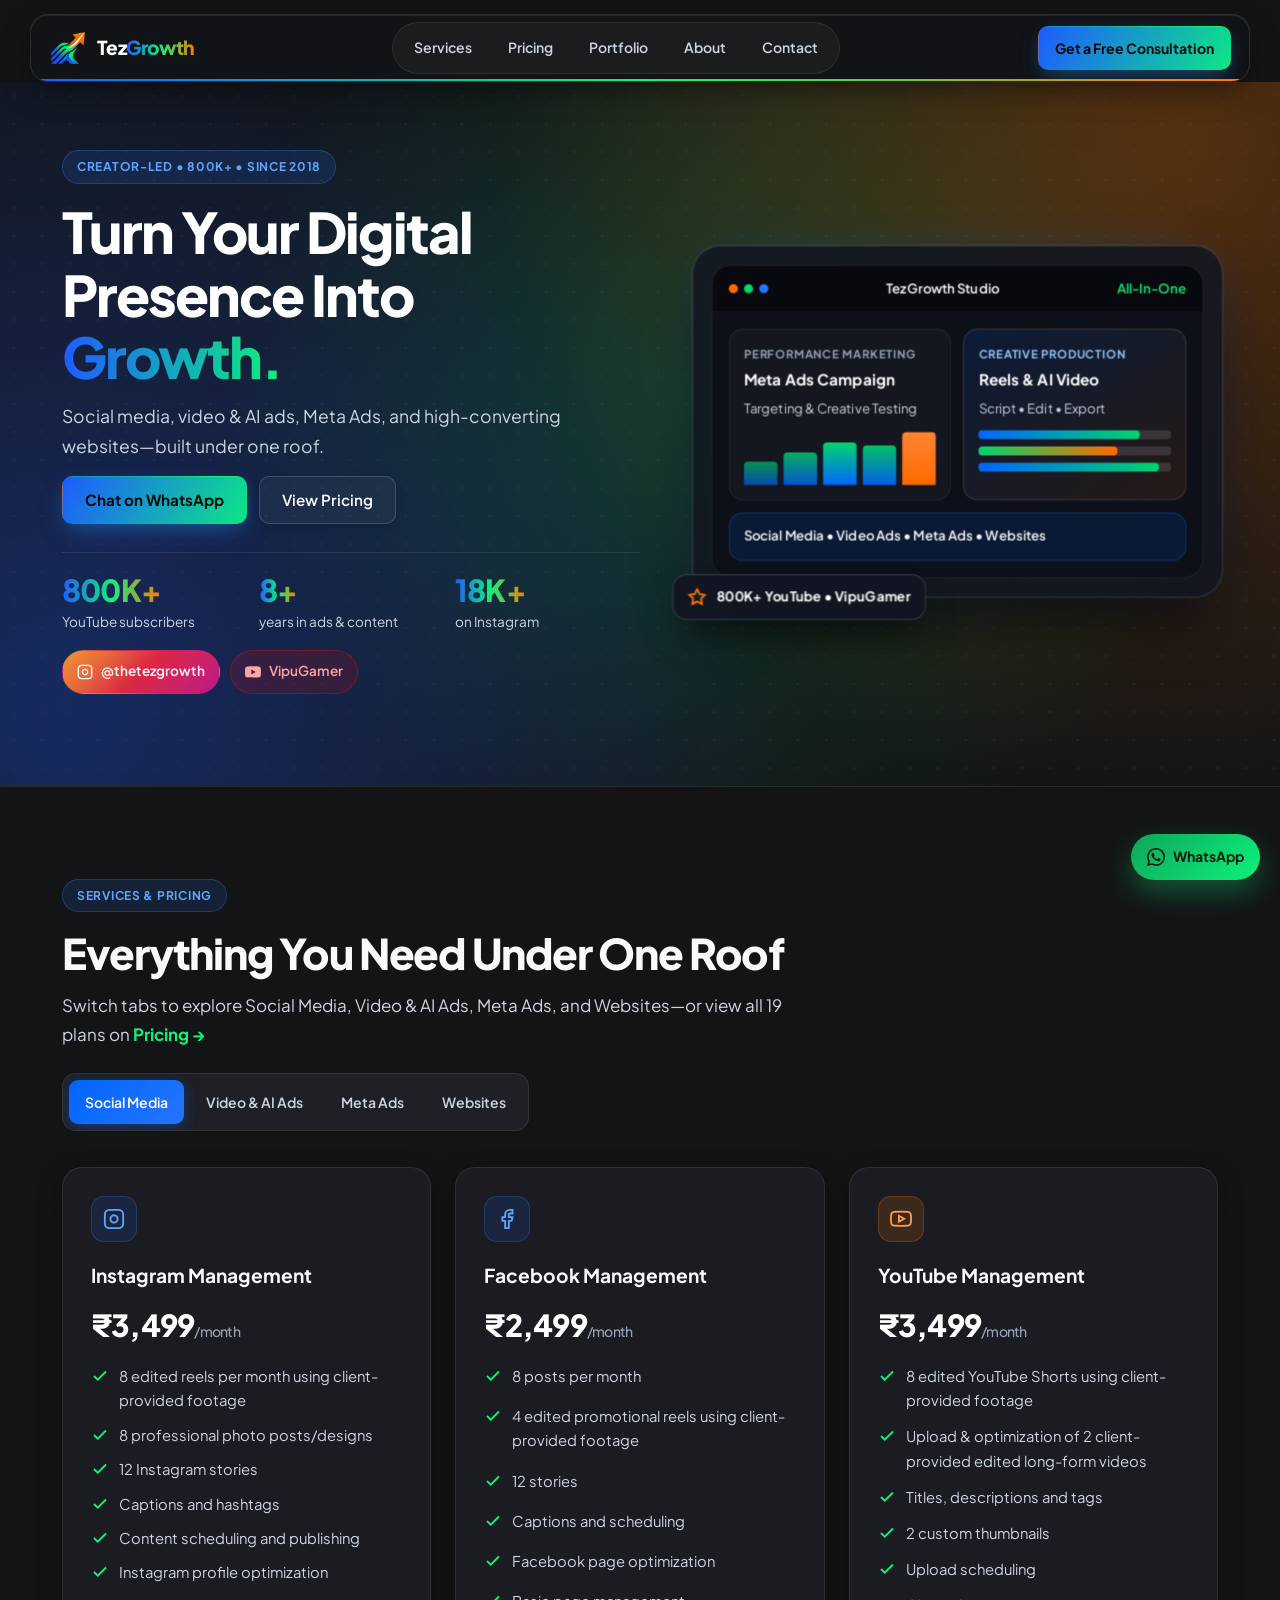
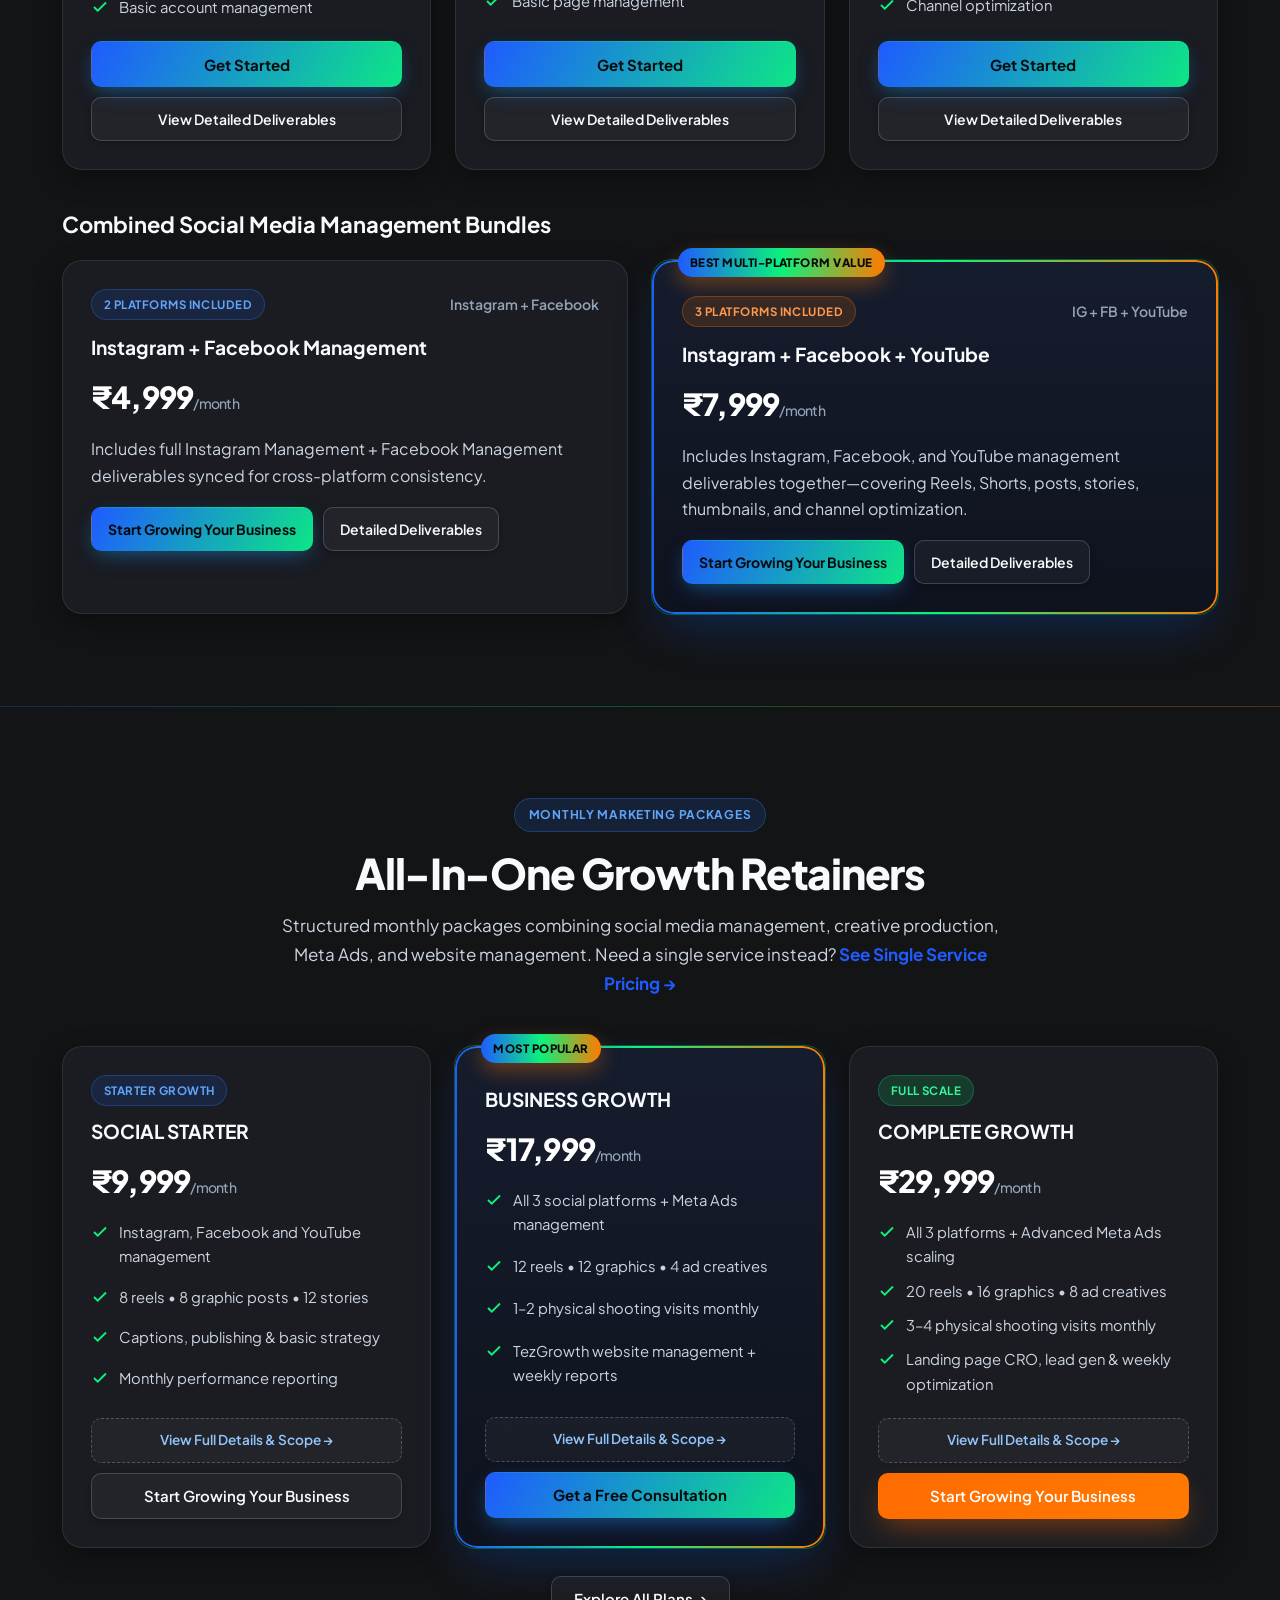
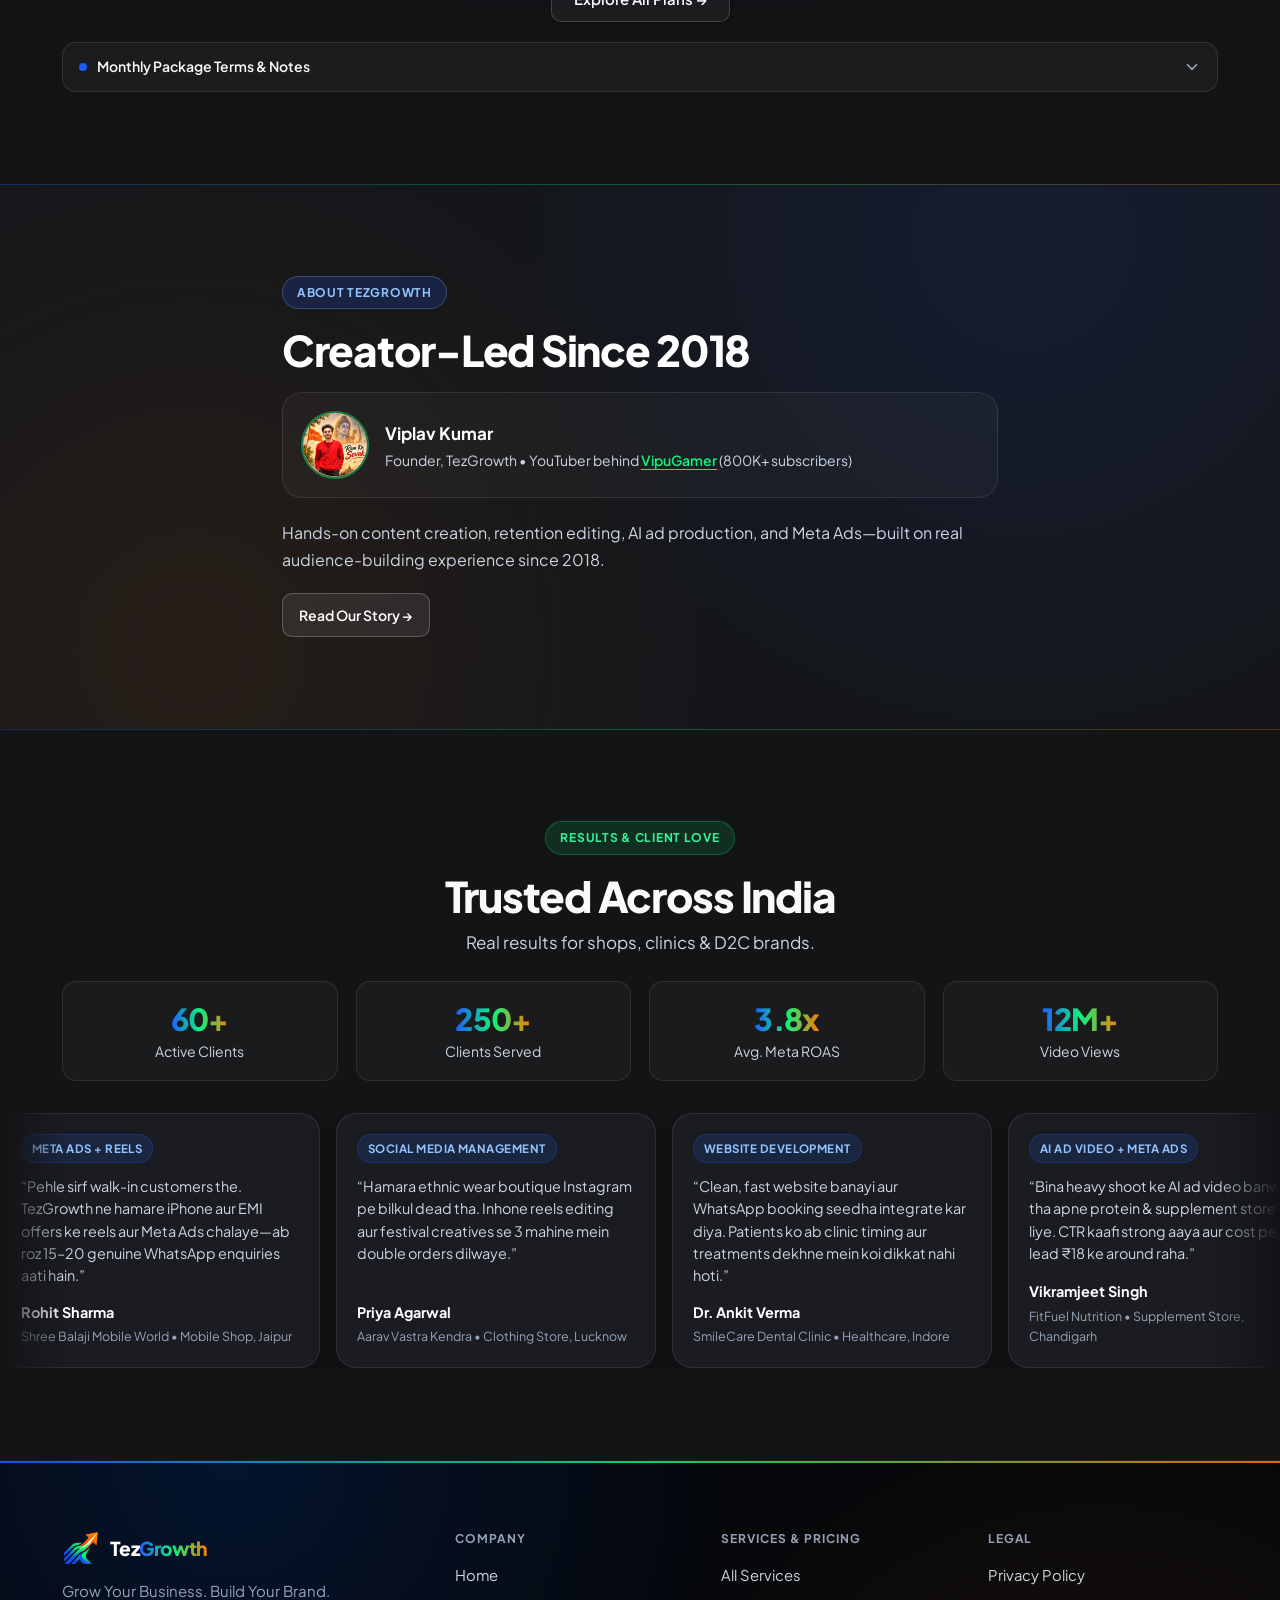
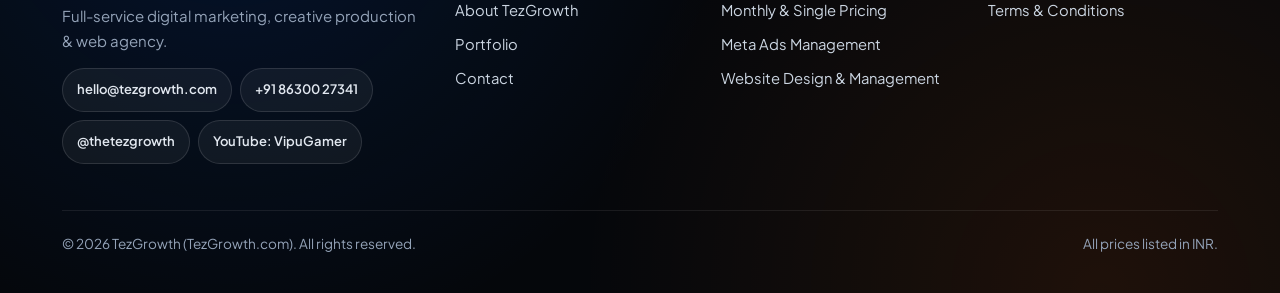
==== commit d098a0ec: "Add Viplav Kumar founder photo to home and about pages" ====
--- a/index.html
+++ b/index.html
@@ -585,8 +585,7 @@
         <h2 class="section-title" style="margin-bottom: 18px;">Creator-Led Since 2018</h2>
 
         <div class="founder-card">
-          <!-- FOUNDER PHOTO: Replace the div below with <img src="assets/founder-viplav.webp" alt="Viplav Kumar" class="founder-avatar" width="68" height="68" loading="lazy" /> when photo is ready -->
-          <div class="founder-avatar" aria-label="Viplav Kumar photo placeholder">VK</div>
+          <img src="assets/founder-viplav.jpg" alt="Viplav Kumar" class="founder-avatar" width="68" height="68" loading="lazy" />
           <div>
             <div class="founder-name">Viplav Kumar</div>
             <div class="founder-role">
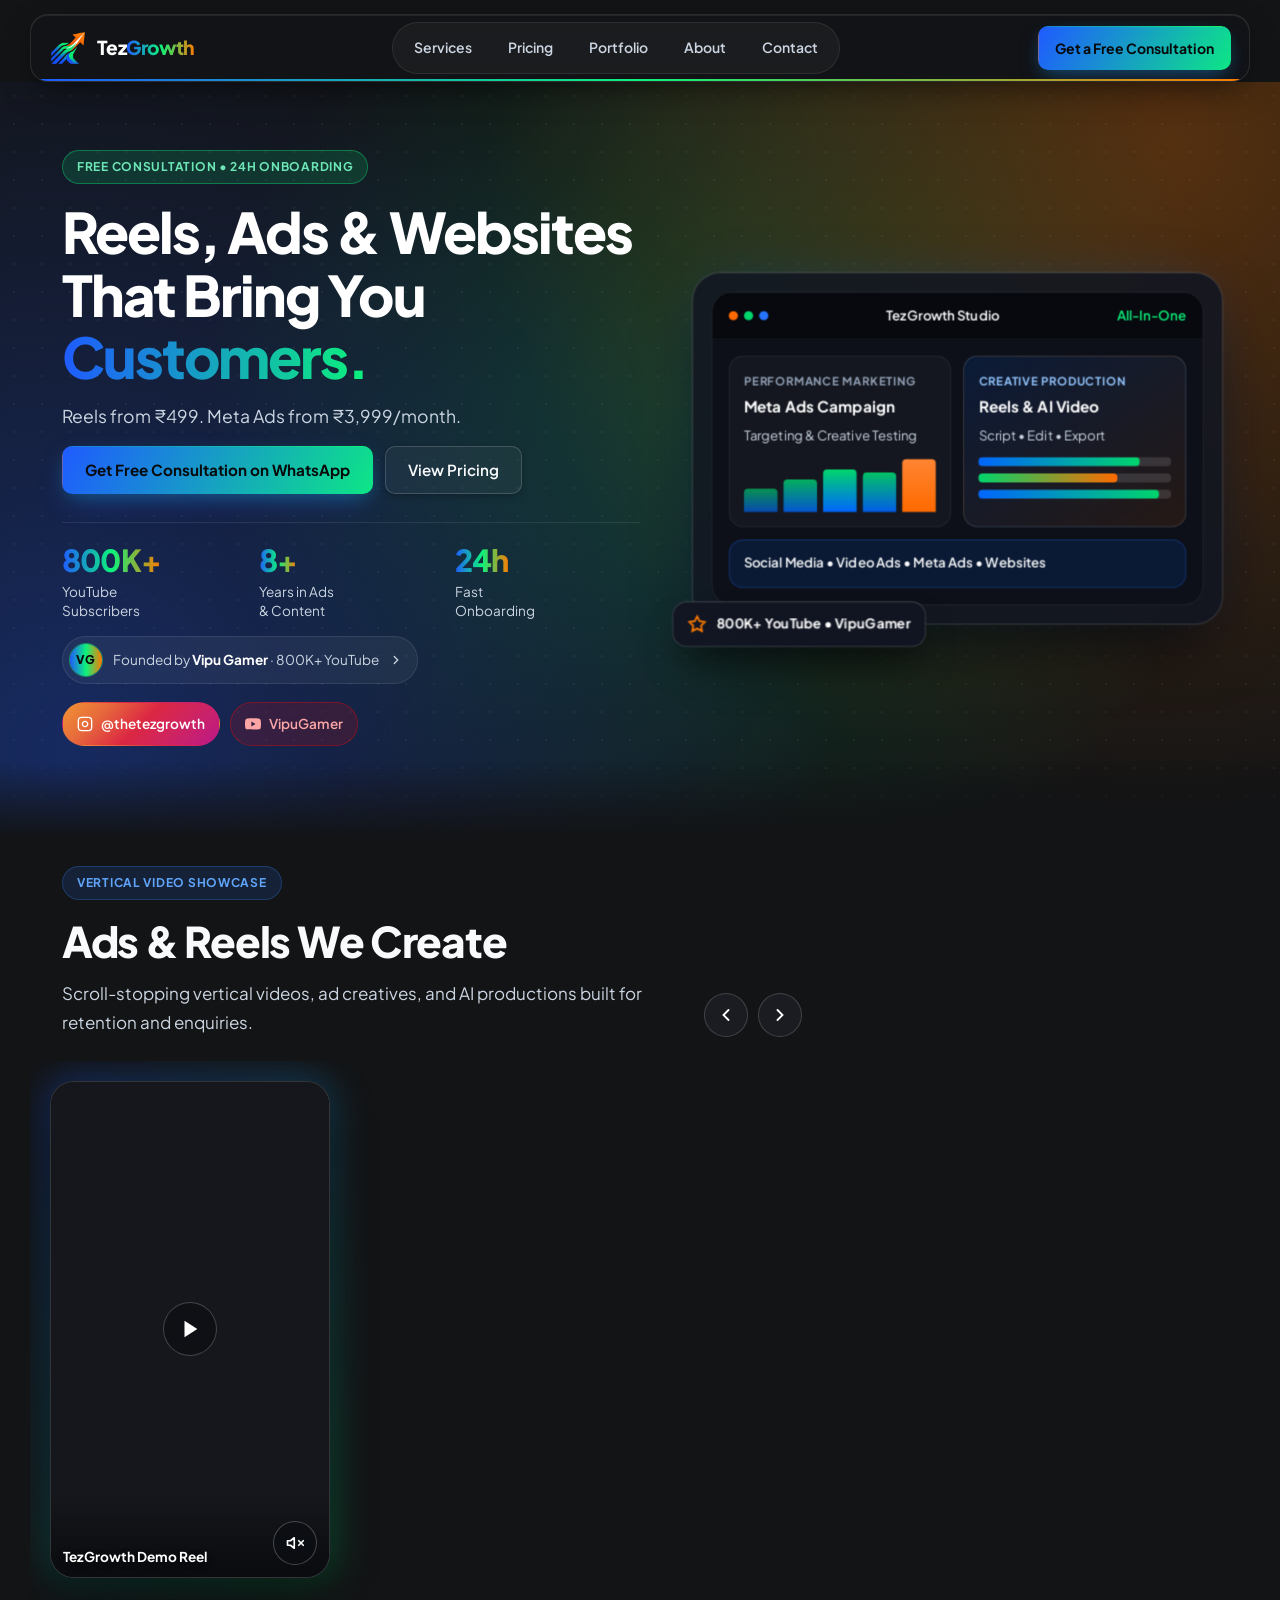
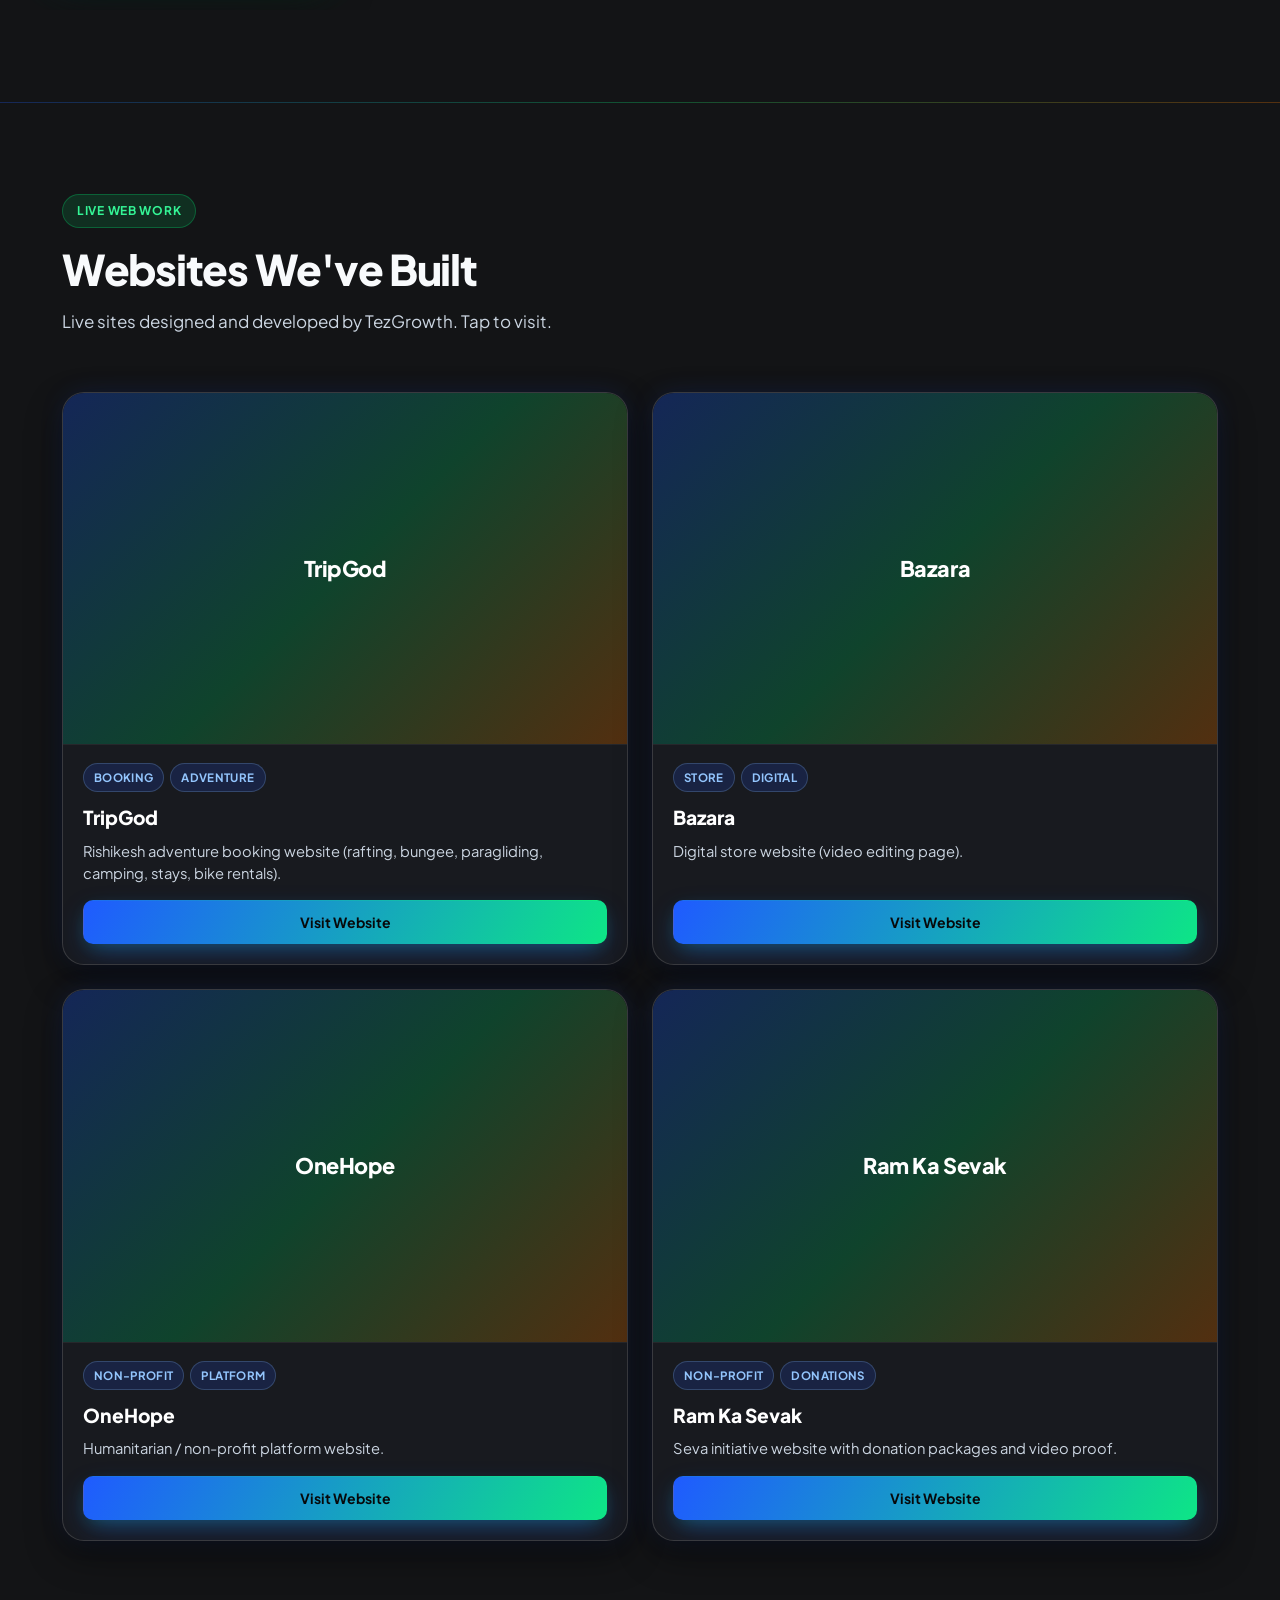
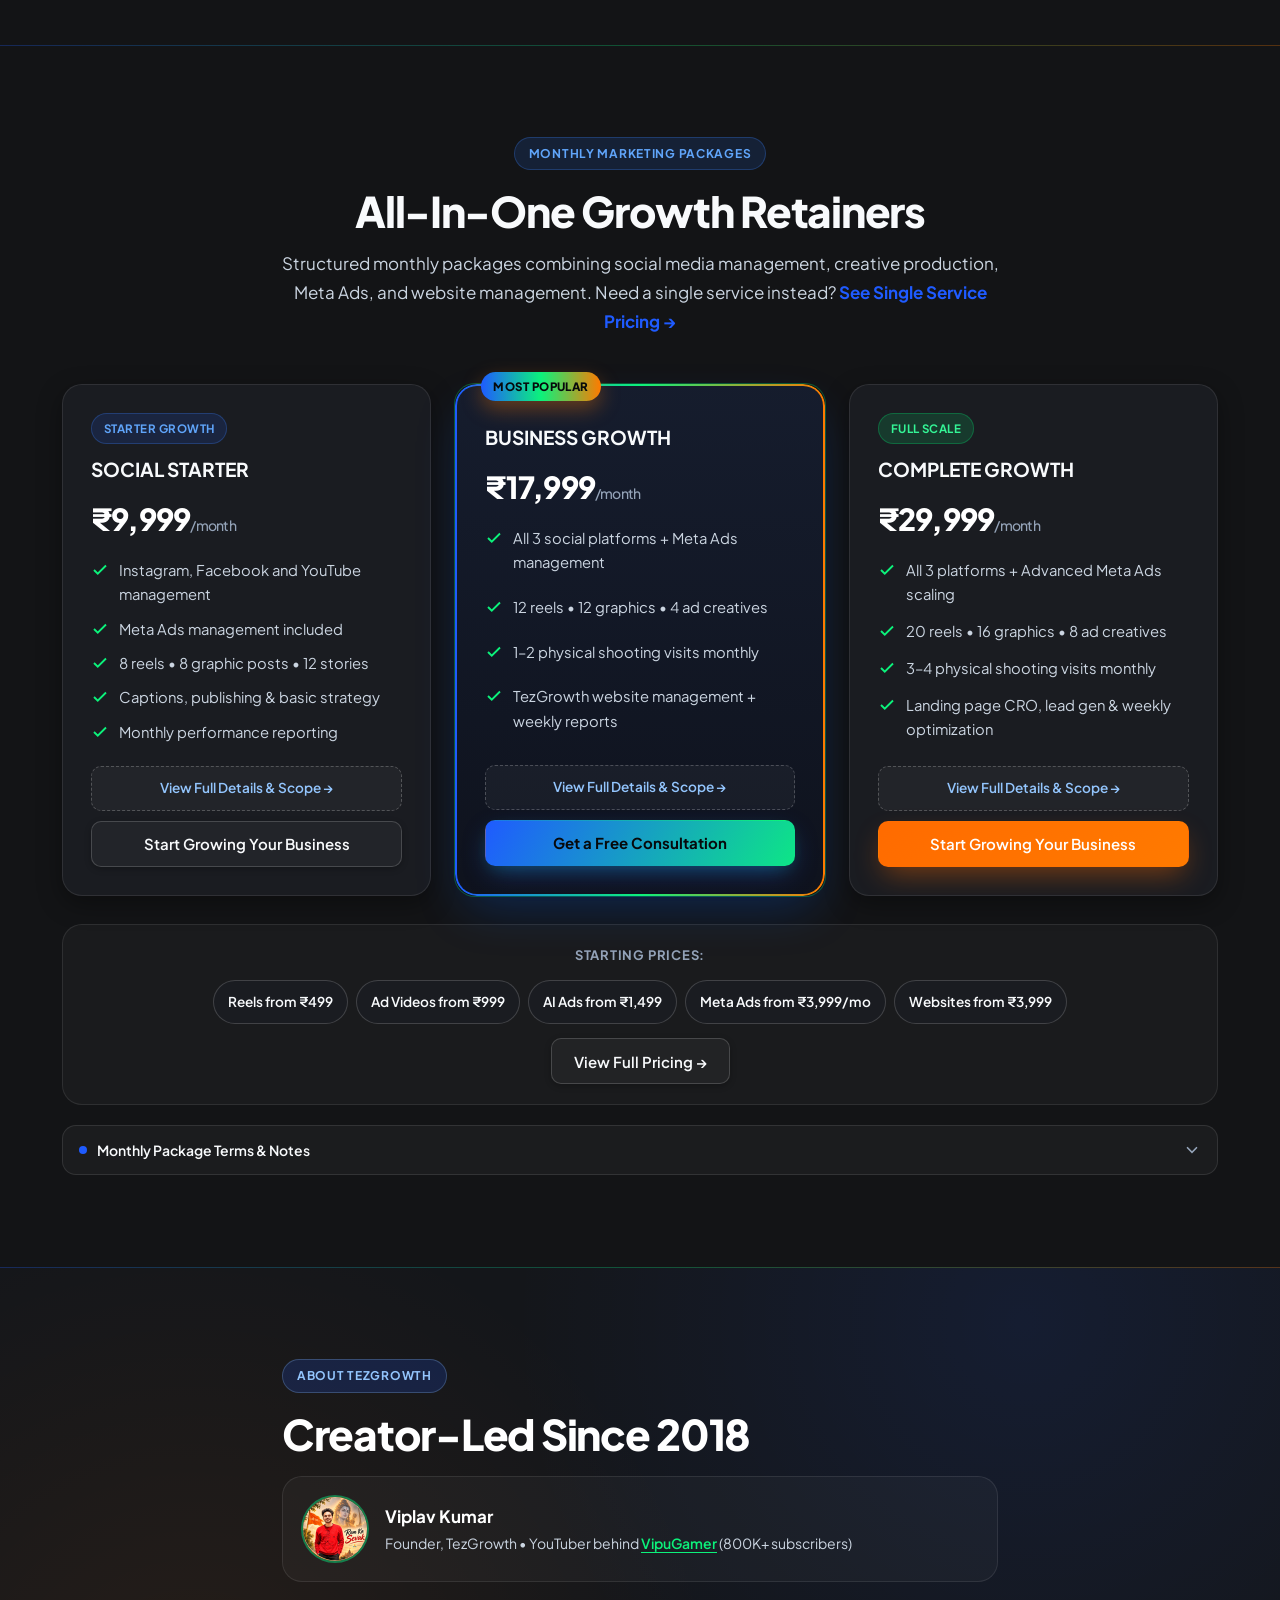
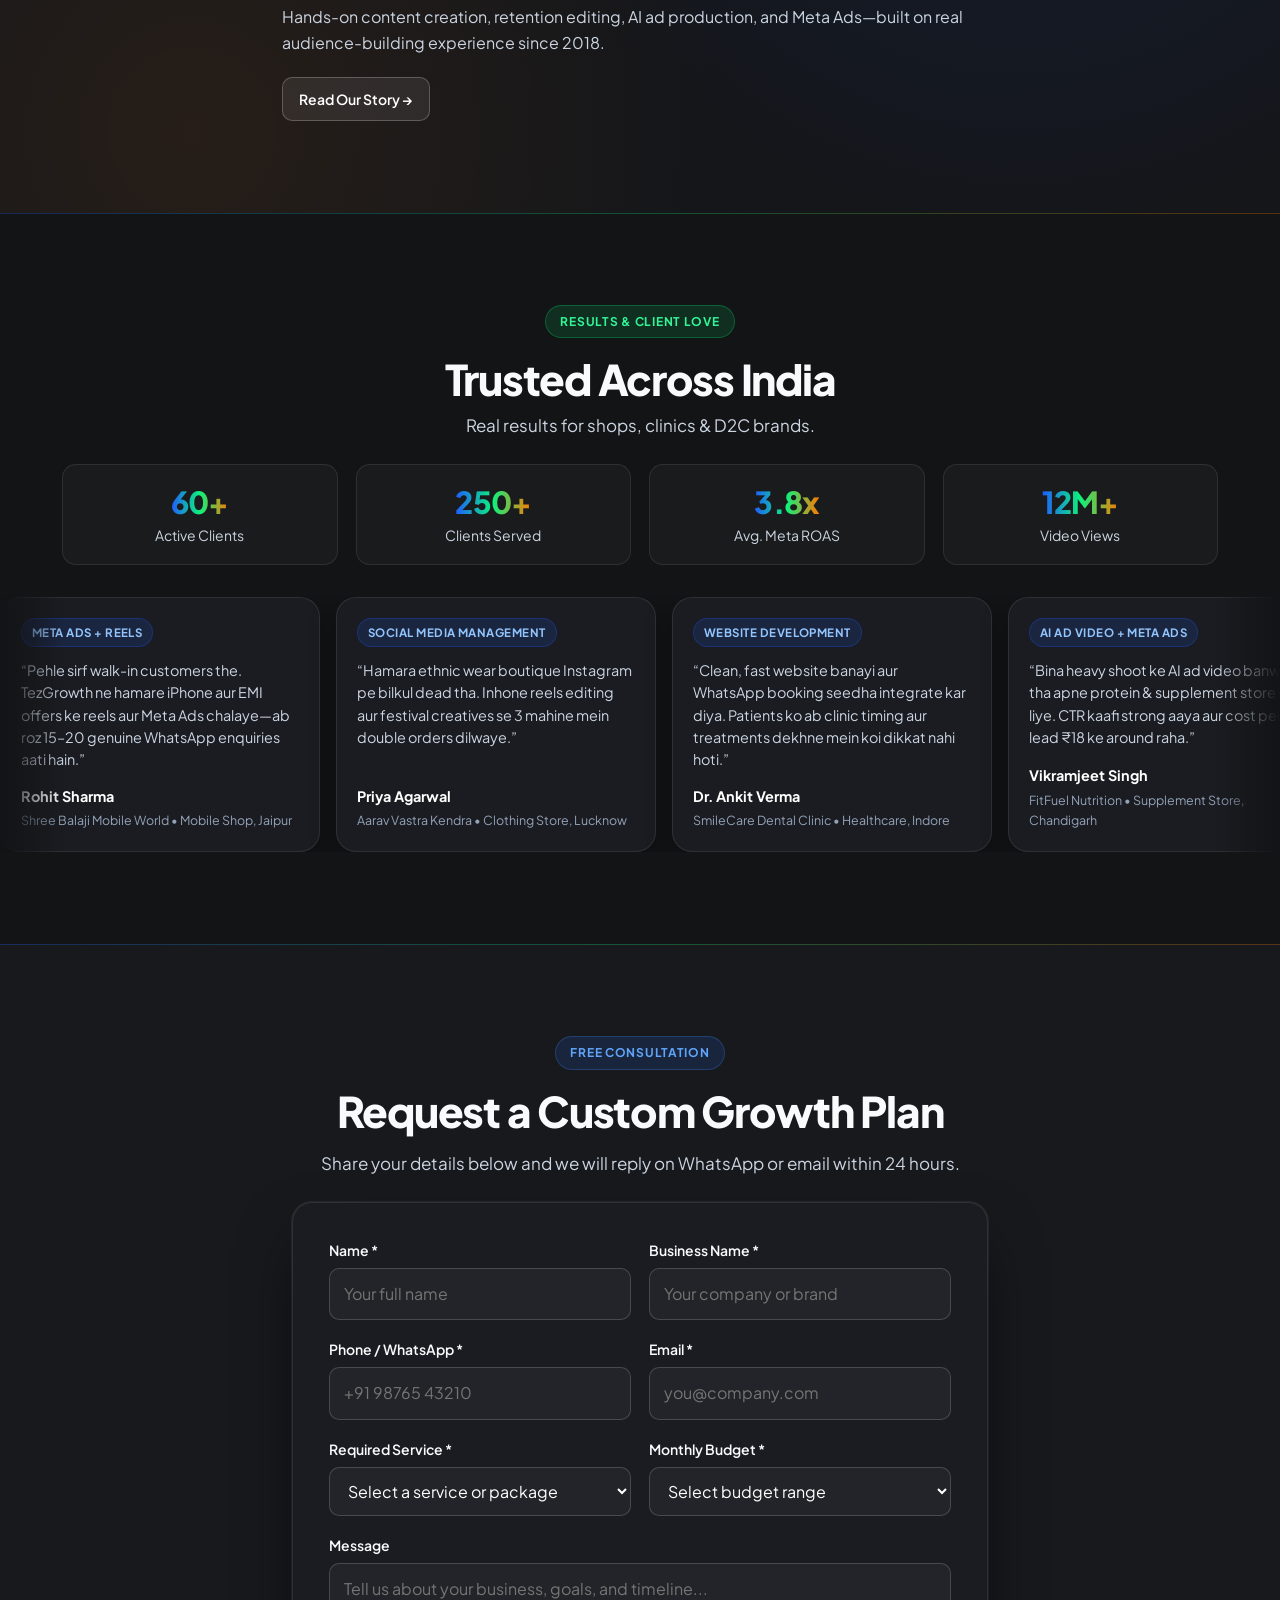
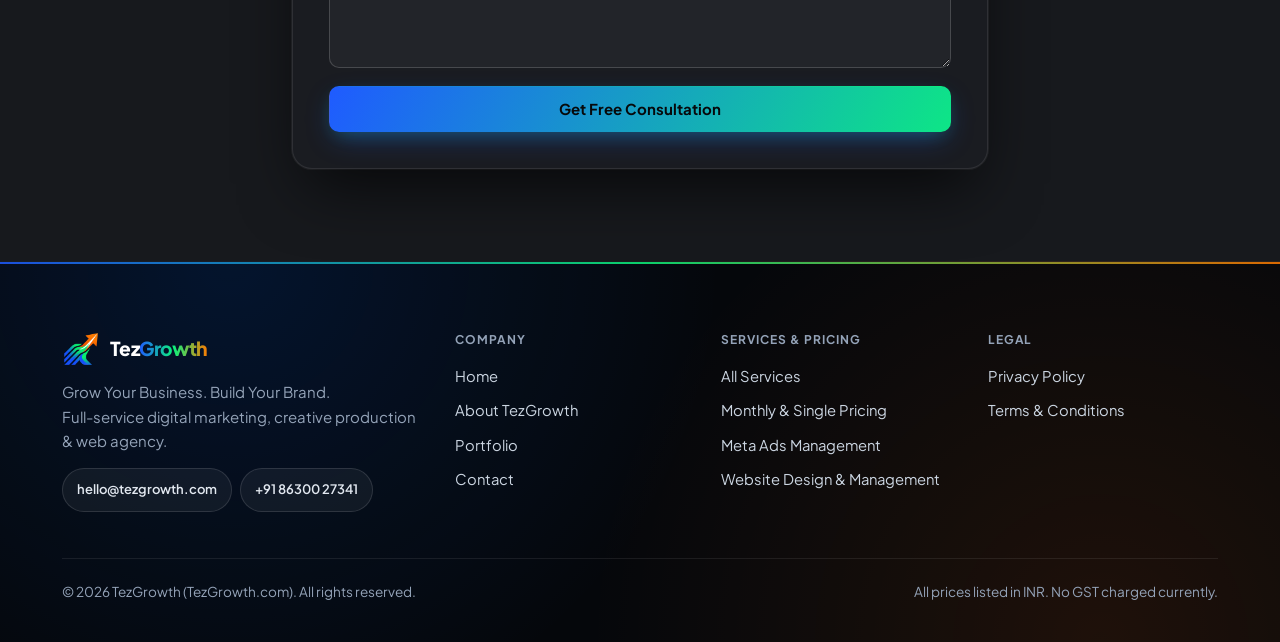
==== commit 8a7eaf75: "feat: mobile hero, pricing clarity, reels carousel, websites showcase, and supabase admin" ====
--- a/index.html
+++ b/index.html
@@ -52,7 +52,7 @@
   </script>
   -->
 </head>
-<body>
+<body class="is-hero-cta-visible">
   <!-- Floating Glassmorphic Header -->
   <header class="site-header">
     <div class="header-glass">
@@ -112,29 +112,37 @@
     <section class="hero">
       <div class="container hero-grid">
         <div>
-          <span class="eyebrow">Creator-led &bull; 800K+ &bull; Since 2018</span>
-          <h1 class="hero-title">Turn Your Digital Presence Into <span class="accent">Growth.</span></h1>
+          <span class="eyebrow eyebrow--hero">Free Consultation &bull; 24h Onboarding</span>
+          <h1 class="hero-title">Reels, Ads &amp; Websites That Bring You <span class="accent">Customers.</span></h1>
           <p class="hero-desc">
-            Social media, video &amp; AI ads, Meta Ads, and high-converting websites—built under one roof.
+            Reels from ₹499. Meta Ads from ₹3,999/month.
           </p>
-          <div class="hero-cta-group">
-            <a href="https://wa.me/918630027341?text=Hi%20TezGrowth%2C%20I%20want%20to%20know%20more%20about%20your%20services" data-whatsapp-link target="_blank" rel="noopener noreferrer" class="btn btn--gradient">Chat on WhatsApp</a>
+          <div class="hero-cta-group" data-hero-cta>
+            <a href="https://wa.me/918630027341?text=Hi%20TezGrowth%2C%20I%20want%20to%20know%20more%20about%20your%20services" data-whatsapp-link target="_blank" rel="noopener noreferrer" class="btn btn--gradient hero-wa-btn">Get Free Consultation on WhatsApp</a>
             <a href="pricing.html" class="btn btn--outline">View Pricing</a>
           </div>
           <div class="hero-stats" aria-label="TezGrowth Key Metrics">
             <div class="hero-stat">
               <div class="hero-stat-num">800K+</div>
-              <div class="hero-stat-label">YouTube subscribers</div>
+              <div class="hero-stat-label">YouTube<br />Subscribers</div>
             </div>
             <div class="hero-stat">
               <div class="hero-stat-num">8+</div>
-              <div class="hero-stat-label">years in ads &amp; content</div>
+              <div class="hero-stat-label">Years in Ads<br />&amp; Content</div>
             </div>
             <div class="hero-stat">
-              <div class="hero-stat-num">18K+</div>
-              <div class="hero-stat-label">on Instagram</div>
-            </div>
-          </div>
+              <div class="hero-stat-num">24h</div>
+              <div class="hero-stat-label">Fast<br />Onboarding</div>
+            </div>
+          </div>
+          <a href="about.html" class="hero-founder-row" aria-label="About founder Vipu Gamer">
+            <span class="hero-founder-avatar-wrap">
+              <img src="assets/founder.jpg" alt="Vipu Gamer" class="hero-founder-avatar" width="36" height="36" onerror="this.style.display='none';this.nextElementSibling.style.display='grid';" />
+              <span class="hero-founder-fallback" style="display:none;" aria-hidden="true">VG</span>
+            </span>
+            <span class="hero-founder-text">Founded by <strong>Vipu Gamer</strong> &middot; 800K+ YouTube</span>
+            <svg width="14" height="14" viewBox="0 0 24 24" fill="none" stroke="currentColor" stroke-width="2.2" stroke-linecap="round" aria-hidden="true"><polyline points="9 18 15 12 9 6"/></svg>
+          </a>
           <div class="hero-social-row">
             <a href="https://instagram.com/thetezgrowth" target="_blank" rel="noopener noreferrer" class="social-icon-btn social-icon-btn--instagram" aria-label="Follow TezGrowth on Instagram (@thetezgrowth)">
               <svg width="16" height="16" viewBox="0 0 24 24" fill="none" stroke="currentColor" stroke-width="2" aria-hidden="true"><rect x="2" y="2" width="20" height="20" rx="5"/><path d="M16 11.37A4 4 0 1 1 12.63 8 4 4 0 0 1 16 11.37z"/><line x1="17.5" y1="6.5" x2="17.51" y2="6.5"/></svg>
@@ -195,303 +203,45 @@
       </div>
     </section>
 
-    <!-- Services & Individual Pricing (Compact Tabbed View) -->
-    <section id="services" class="section">
+    <!-- Reels Section (Directly Below Hero) -->
+    <section id="reels-section" class="section reels-section">
       <div class="container">
-        <div class="section-header" style="margin-bottom: 24px;">
-          <span class="eyebrow">Services &amp; Pricing</span>
-          <h2 class="section-title">Everything You Need Under One Roof</h2>
-          <p class="section-subtitle">
-            Switch tabs to explore Social Media, Video &amp; AI Ads, Meta Ads, and Websites—or view all 19 plans on <a href="pricing.html" style="color: var(--green); font-weight: 700;">Pricing &rarr;</a>
-          </p>
-        </div>
-
-        <div class="pricing-tabs" role="tablist" aria-label="Service Categories">
-          <button type="button" class="pricing-tab-btn is-active" role="tab" aria-selected="true" data-home-tab="social">Social Media</button>
-          <button type="button" class="pricing-tab-btn" role="tab" aria-selected="false" data-home-tab="video">Video &amp; AI Ads</button>
-          <button type="button" class="pricing-tab-btn" role="tab" aria-selected="false" data-home-tab="ads">Meta Ads</button>
-          <button type="button" class="pricing-tab-btn" role="tab" aria-selected="false" data-home-tab="web">Websites</button>
-        </div>
-
-        <!-- Tab 1: Social Media -->
-        <div data-home-panel="social">
-          <div class="grid grid--3 reveal">
-          <!-- Instagram Management -->
-          <article class="card">
-            <div class="card-icon">
-              <svg width="22" height="22" viewBox="0 0 24 24" fill="none" stroke="currentColor" stroke-width="2"><rect x="2" y="2" width="20" height="20" rx="5"/><path d="M16 11.37A4 4 0 1 1 12.63 8 4 4 0 0 1 16 11.37z"/><line x1="17.5" y1="6.5" x2="17.51" y2="6.5"/></svg>
-            </div>
-            <h3 class="card-title">Instagram Management</h3>
-            <div class="card-price">₹3,499<span>/month</span></div>
-            <ul class="check-list">
-              <li><svg class="check-icon" viewBox="0 0 24 24" fill="none" stroke="currentColor" stroke-width="2.5"><polyline points="20 6 9 17 4 12"/></svg>8 edited reels per month using client-provided footage</li>
-              <li><svg class="check-icon" viewBox="0 0 24 24" fill="none" stroke="currentColor" stroke-width="2.5"><polyline points="20 6 9 17 4 12"/></svg>8 professional photo posts/designs</li>
-              <li><svg class="check-icon" viewBox="0 0 24 24" fill="none" stroke="currentColor" stroke-width="2.5"><polyline points="20 6 9 17 4 12"/></svg>12 Instagram stories</li>
-              <li><svg class="check-icon" viewBox="0 0 24 24" fill="none" stroke="currentColor" stroke-width="2.5"><polyline points="20 6 9 17 4 12"/></svg>Captions and hashtags</li>
-              <li><svg class="check-icon" viewBox="0 0 24 24" fill="none" stroke="currentColor" stroke-width="2.5"><polyline points="20 6 9 17 4 12"/></svg>Content scheduling and publishing</li>
-              <li><svg class="check-icon" viewBox="0 0 24 24" fill="none" stroke="currentColor" stroke-width="2.5"><polyline points="20 6 9 17 4 12"/></svg>Instagram profile optimization</li>
-              <li><svg class="check-icon" viewBox="0 0 24 24" fill="none" stroke="currentColor" stroke-width="2.5"><polyline points="20 6 9 17 4 12"/></svg>Basic account management</li>
-            </ul>
-            <div style="display: grid; gap: 10px;">
-              <a href="contact.html?service=Instagram%20Management" class="btn btn--primary btn--block">Get Started</a>
-              <a href="services.html#instagram-management" class="btn btn--outline btn--sm btn--block">View Detailed Deliverables</a>
-            </div>
-          </article>
-
-          <!-- Facebook Management -->
-          <article class="card">
-            <div class="card-icon">
-              <svg width="22" height="22" viewBox="0 0 24 24" fill="none" stroke="currentColor" stroke-width="2"><path d="M18 2h-3a5 5 0 0 0-5 5v3H7v4h3v8h4v-8h3l1-4h-4V7a1 1 0 0 1 1-1h3z"/></svg>
-            </div>
-            <h3 class="card-title">Facebook Management</h3>
-            <div class="card-price">₹2,499<span>/month</span></div>
-            <ul class="check-list">
-              <li><svg class="check-icon" viewBox="0 0 24 24" fill="none" stroke="currentColor" stroke-width="2.5"><polyline points="20 6 9 17 4 12"/></svg>8 posts per month</li>
-              <li><svg class="check-icon" viewBox="0 0 24 24" fill="none" stroke="currentColor" stroke-width="2.5"><polyline points="20 6 9 17 4 12"/></svg>4 edited promotional reels using client-provided footage</li>
-              <li><svg class="check-icon" viewBox="0 0 24 24" fill="none" stroke="currentColor" stroke-width="2.5"><polyline points="20 6 9 17 4 12"/></svg>12 stories</li>
-              <li><svg class="check-icon" viewBox="0 0 24 24" fill="none" stroke="currentColor" stroke-width="2.5"><polyline points="20 6 9 17 4 12"/></svg>Captions and scheduling</li>
-              <li><svg class="check-icon" viewBox="0 0 24 24" fill="none" stroke="currentColor" stroke-width="2.5"><polyline points="20 6 9 17 4 12"/></svg>Facebook page optimization</li>
-              <li><svg class="check-icon" viewBox="0 0 24 24" fill="none" stroke="currentColor" stroke-width="2.5"><polyline points="20 6 9 17 4 12"/></svg>Basic page management</li>
-            </ul>
-            <div style="display: grid; gap: 10px;">
-              <a href="contact.html?service=Facebook%20Management" class="btn btn--primary btn--block">Get Started</a>
-              <a href="services.html#facebook-management" class="btn btn--outline btn--sm btn--block">View Detailed Deliverables</a>
-            </div>
-          </article>
-
-          <!-- YouTube Management -->
-          <article class="card">
-            <div class="card-icon card-icon--purple">
-              <svg width="22" height="22" viewBox="0 0 24 24" fill="none" stroke="currentColor" stroke-width="2"><path d="M22.54 6.42a2.78 2.78 0 0 0-1.94-2C18.88 4 12 4 12 4s-6.88 0-8.6.46a2.78 2.78 0 0 0-1.94 2A29 29 0 0 0 1 11.75a29 29 0 0 0 .46 5.33A2.78 2.78 0 0 0 3.4 19c1.72.46 8.6.46 8.6.46s6.88 0 8.6-.46a2.78 2.78 0 0 0 1.94-2 29 29 0 0 0 .46-5.25 29 29 0 0 0-.46-5.33z"/><polygon points="9.75 15.02 15.5 11.75 9.75 8.48 9.75 15.02"/></svg>
-            </div>
-            <h3 class="card-title">YouTube Management</h3>
-            <div class="card-price">₹3,499<span>/month</span></div>
-            <ul class="check-list">
-              <li><svg class="check-icon" viewBox="0 0 24 24" fill="none" stroke="currentColor" stroke-width="2.5"><polyline points="20 6 9 17 4 12"/></svg>8 edited YouTube Shorts using client-provided footage</li>
-              <li><svg class="check-icon" viewBox="0 0 24 24" fill="none" stroke="currentColor" stroke-width="2.5"><polyline points="20 6 9 17 4 12"/></svg>Upload &amp; optimization of 2 client-provided edited long-form videos</li>
-              <li><svg class="check-icon" viewBox="0 0 24 24" fill="none" stroke="currentColor" stroke-width="2.5"><polyline points="20 6 9 17 4 12"/></svg>Titles, descriptions and tags</li>
-              <li><svg class="check-icon" viewBox="0 0 24 24" fill="none" stroke="currentColor" stroke-width="2.5"><polyline points="20 6 9 17 4 12"/></svg>2 custom thumbnails</li>
-              <li><svg class="check-icon" viewBox="0 0 24 24" fill="none" stroke="currentColor" stroke-width="2.5"><polyline points="20 6 9 17 4 12"/></svg>Upload scheduling</li>
-              <li><svg class="check-icon" viewBox="0 0 24 24" fill="none" stroke="currentColor" stroke-width="2.5"><polyline points="20 6 9 17 4 12"/></svg>Channel optimization</li>
-            </ul>
-            <div style="display: grid; gap: 10px;">
-              <a href="contact.html?service=YouTube%20Management" class="btn btn--primary btn--block">Get Started</a>
-              <a href="services.html#youtube-management" class="btn btn--outline btn--sm btn--block">View Detailed Deliverables</a>
-            </div>
-          </article>
-        </div>
-
-        <!-- Combined Social Media Management -->
-        <div style="margin-top: 36px;">
-          <h3 style="font-size: 1.375rem; font-weight: 700; margin-bottom: 18px;">Combined Social Media Management Bundles</h3>
-          <div class="grid grid--2 reveal">
-            <article class="card">
-              <div style="display: flex; align-items: center; justify-content: space-between; gap: 12px; margin-bottom: 12px;">
-                <span class="badge badge--blue">2 Platforms Included</span>
-                <span style="font-size: 0.875rem; font-weight: 600; color: var(--text-muted);">Instagram + Facebook</span>
-              </div>
-              <h4 class="card-title">Instagram + Facebook Management</h4>
-              <div class="card-price">₹4,999<span>/month</span></div>
-              <p style="color: var(--text-secondary); margin-bottom: 18px;">
-                Includes full Instagram Management + Facebook Management deliverables synced for cross-platform consistency.
-              </p>
-              <div style="display: flex; flex-wrap: wrap; gap: 10px;">
-                <a href="contact.html?service=Instagram%20%2B%20Facebook%20Bundle" class="btn btn--primary btn--sm">Start Growing Your Business</a>
-                <a href="services.html#combined-social" class="btn btn--outline btn--sm">Detailed Deliverables</a>
-              </div>
-            </article>
-
-            <article class="card card--featured">
-              <span class="badge badge--popular">Best Multi-Platform Value</span>
-              <div style="display: flex; align-items: center; justify-content: space-between; gap: 12px; margin-bottom: 12px; margin-top: 6px;">
-                <span class="badge badge--purple">3 Platforms Included</span>
-                <span style="font-size: 0.875rem; font-weight: 600; color: var(--text-muted);">IG + FB + YouTube</span>
-              </div>
-              <h4 class="card-title">Instagram + Facebook + YouTube</h4>
-              <div class="card-price">₹7,999<span>/month</span></div>
-              <p style="color: var(--text-secondary); margin-bottom: 18px;">
-                Includes Instagram, Facebook, and YouTube management deliverables together—covering Reels, Shorts, posts, stories, thumbnails, and channel optimization.
-              </p>
-              <div style="display: flex; flex-wrap: wrap; gap: 10px;">
-                <a href="contact.html?service=Instagram%20%2B%20Facebook%20%2B%20YouTube%20Bundle" class="btn btn--primary btn--sm">Start Growing Your Business</a>
-                <a href="services.html#combined-social" class="btn btn--outline btn--sm">Detailed Deliverables</a>
-              </div>
-            </article>
-          </div>
-        </div>
-        </div>
-
-        <!-- Tab 2: Video & Creative Production -->
-        <div id="creative-production" data-home-panel="video" hidden>
-          <div class="grid grid--3">
-          <article class="card">
-            <h3 class="card-title">Reel / Shorts Editing</h3>
-            <div class="card-price">Starting ₹499<span>/video</span></div>
-            <p style="color: var(--text-secondary); margin-bottom: 20px; flex: 1;">Fast-paced vertical edits with clean cuts, captions, sound effects, and retention pacing for Instagram Reels &amp; YouTube Shorts.</p>
-            <a href="contact.html?service=Reel%20%2F%20Shorts%20Editing" class="btn btn--outline btn--sm">Get a Custom Quote</a>
-          </article>
-
-          <article class="card">
-            <h3 class="card-title">Professional Ad Video Editing</h3>
-            <div class="card-price">Starting ₹999<span>/video</span></div>
-            <p style="color: var(--text-secondary); margin-bottom: 20px; flex: 1;">Conversion-focused ad edits with strong opening hooks, motion graphics, offer callouts, and aspect ratios for Meta &amp; YouTube ads.</p>
-            <a href="contact.html?service=Professional%20Ad%20Video%20Editing" class="btn btn--outline btn--sm">Get a Custom Quote</a>
-          </article>
-
-          <article class="card">
-            <h3 class="card-title">AI Advertisement Video</h3>
-            <div class="card-price">Starting ₹1,499<span>/video</span></div>
-            <p style="color: var(--text-secondary); margin-bottom: 20px; flex: 1;">AI-enhanced commercial visuals, product showcases, and creative scenes tailored for attention-grabbing digital campaigns.</p>
-            <a href="contact.html?service=AI%20Advertisement%20Video" class="btn btn--outline btn--sm">Get a Custom Quote</a>
-          </article>
-
-          <article class="card">
-            <h3 class="card-title">UGC Style Ad Video</h3>
-            <div class="card-price">Starting ₹2,499<span>/video</span></div>
-            <p style="color: var(--text-secondary); margin-bottom: 20px; flex: 1;">Native, creator-style promotional videos crafted to feel authentic in social feeds while driving product or service enquiries.</p>
-            <a href="contact.html?service=UGC%20Style%20Ad%20Video" class="btn btn--outline btn--sm">Get a Custom Quote</a>
-          </article>
-
-          <article class="card">
-            <h3 class="card-title">Professional Model-Based Ad</h3>
-            <div class="card-price">Starting ₹4,999<span></span></div>
-            <p style="color: var(--text-secondary); margin-bottom: 20px; flex: 1;">Structured brand &amp; product commercial production featuring on-camera talent, scripting, and full post-production.</p>
-            <a href="contact.html?service=Professional%20Model-Based%20Ad" class="btn btn--outline btn--sm">Get a Custom Quote</a>
-          </article>
-
-          <article class="card">
-            <h3 class="card-title">Promotional Poster / Graphic Design</h3>
-            <div class="card-price">Starting ₹299<span>/design</span></div>
-            <p style="color: var(--text-secondary); margin-bottom: 20px; flex: 1;">High-clarity promotional banners, offer posters, carousels, and ad statics aligned with your brand identity.</p>
-            <a href="contact.html?service=Promotional%20Poster%20%2F%20Graphic%20Design" class="btn btn--outline btn--sm">Get a Custom Quote</a>
-          </article>
-        </div>
-
-        <details class="notice-box notice-box--purple notice-accordion">
-          <summary>
-            <span class="notice-summary-title"><span class="notice-dot" aria-hidden="true"></span>Production &amp; Talent Note</span>
-            <svg class="notice-chevron" viewBox="0 0 24 24" fill="none" stroke="currentColor" stroke-width="2.2" stroke-linecap="round" aria-hidden="true"><polyline points="6 9 12 15 18 9"/></svg>
-          </summary>
-          <div class="notice-body">
-            <p class="notice-text">
-              Clients may provide raw footage, product photos, or clips. TezGrowth handles scripting, editing, AI enhancements, text overlays, effects, and final export as per the selected service. <strong>Model fees and physical production costs may be additional.</strong>
+        <div class="section-header reels-header">
+          <div>
+            <span class="eyebrow">Vertical Video Showcase</span>
+            <h2 class="section-title">Ads &amp; Reels We Create</h2>
+            <p class="section-subtitle">
+              Scroll-stopping vertical videos, ad creatives, and AI productions built for retention and enquiries.
             </p>
           </div>
-        </details>
-      </div>
-
-      <!-- Tab 3: Performance Marketing & Meta Ads -->
-      <div id="meta-ads" data-home-panel="ads" hidden>
-        <div class="split-grid">
-          <div>
-            <span class="eyebrow">Performance Marketing</span>
-            <h2 class="section-title">Meta Ads Management</h2>
-            <p class="section-subtitle" style="margin-bottom: 20px;">
-              Reach the right audience across Facebook and Instagram with structured campaign setup, creative testing, and ongoing optimization built for leads and sales.
-            </p>
-            <details class="notice-box notice-box--warning notice-accordion">
-              <summary>
-                <span class="notice-summary-title"><span class="notice-dot" aria-hidden="true"></span>Ad Budget Note (Paid Separately)</span>
-                <svg class="notice-chevron" viewBox="0 0 24 24" fill="none" stroke="currentColor" stroke-width="2.2" stroke-linecap="round" aria-hidden="true"><polyline points="6 9 12 15 18 9"/></svg>
-              </summary>
-              <div class="notice-body">
-                <p class="notice-text">
-                  <strong>Advertising budget is paid separately by the client and is not included in the management fee.</strong> Ad spend is billed directly to your Meta Ads account.
-                </p>
-              </div>
-            </details>
-            <div style="margin-top: 24px; display: flex; flex-wrap: wrap; gap: 12px;">
-              <a href="contact.html?service=Meta%20Ads%20Management" class="btn btn--primary">Get a Free Consultation</a>
-              <a href="services.html#meta-ads-detail" class="btn btn--outline">View Full Ads Scope</a>
-            </div>
-          </div>
-
-        <div class="card card--navy">
-          <span class="badge badge--blue" style="align-self: flex-start; margin-bottom: 14px;">Facebook &amp; Instagram Ads</span>
-          <h3 class="card-title">Meta Ads Management</h3>
-          <div class="card-price">Starting ₹3,999<span>/month</span></div>
-          <ul class="check-list">
-            <li><svg class="check-icon" viewBox="0 0 24 24" fill="none" stroke="currentColor" stroke-width="2.5"><polyline points="20 6 9 17 4 12"/></svg>Facebook and Instagram advertising</li>
-            <li><svg class="check-icon" viewBox="0 0 24 24" fill="none" stroke="currentColor" stroke-width="2.5"><polyline points="20 6 9 17 4 12"/></svg>Campaign strategy</li>
-            <li><svg class="check-icon" viewBox="0 0 24 24" fill="none" stroke="currentColor" stroke-width="2.5"><polyline points="20 6 9 17 4 12"/></svg>Audience research and targeting</li>
-            <li><svg class="check-icon" viewBox="0 0 24 24" fill="none" stroke="currentColor" stroke-width="2.5"><polyline points="20 6 9 17 4 12"/></svg>Campaign setup</li>
-            <li><svg class="check-icon" viewBox="0 0 24 24" fill="none" stroke="currentColor" stroke-width="2.5"><polyline points="20 6 9 17 4 12"/></svg>Ad creative testing</li>
-            <li><svg class="check-icon" viewBox="0 0 24 24" fill="none" stroke="currentColor" stroke-width="2.5"><polyline points="20 6 9 17 4 12"/></svg>Lead generation campaigns</li>
-            <li><svg class="check-icon" viewBox="0 0 24 24" fill="none" stroke="currentColor" stroke-width="2.5"><polyline points="20 6 9 17 4 12"/></svg>Performance monitoring</li>
-            <li><svg class="check-icon" viewBox="0 0 24 24" fill="none" stroke="currentColor" stroke-width="2.5"><polyline points="20 6 9 17 4 12"/></svg>Campaign optimization</li>
-            <li><svg class="check-icon" viewBox="0 0 24 24" fill="none" stroke="currentColor" stroke-width="2.5"><polyline points="20 6 9 17 4 12"/></svg>Monthly performance reporting</li>
-          </ul>
-          <a href="contact.html?service=Meta%20Ads%20Management" class="btn btn--primary btn--block">Start Meta Ads Campaign</a>
-        </div>
-        </div>
-      </div>
-
-      <!-- Tab 4: Website Design & Management -->
-      <div id="web-design" data-home-panel="web" hidden>
-        <div class="grid grid--3" style="margin-bottom: 24px;">
-          <article class="card">
-            <h3 class="card-title">Landing Page</h3>
-            <div class="card-price">Starting ₹3,999<span> one-time</span></div>
-            <p style="color: var(--text-secondary); margin-bottom: 20px; flex: 1;">Focused single-page layout engineered for Meta Ads traffic, lead capture, and WhatsApp conversions.</p>
-            <a href="contact.html?service=Landing%20Page" class="btn btn--outline btn--sm">Get a Custom Quote</a>
-          </article>
-
-          <article class="card">
-            <h3 class="card-title">Basic Business Website</h3>
-            <div class="card-price">Starting ₹9,999<span> one-time</span></div>
-            <p style="color: var(--text-secondary); margin-bottom: 20px; flex: 1;">Professional multi-section business website with responsive layout, service pages, SEO basics, and enquiry forms.</p>
-            <a href="contact.html?service=Basic%20Business%20Website" class="btn btn--primary btn--sm">Get Started</a>
-          </article>
-
-          <article class="card">
-            <h3 class="card-title">Advanced Business Website</h3>
-            <div class="card-price">Starting ₹20,000<span> one-time</span></div>
-            <p style="color: var(--text-secondary); margin-bottom: 20px; flex: 1;">Custom-structured multi-page agency or brand website with rich interactive sections, portfolio/CMS readiness, and full optimization.</p>
-            <a href="contact.html?service=Advanced%20Business%20Website" class="btn btn--outline btn--sm">Get a Custom Quote</a>
-          </article>
-        </div>
-
-        <div class="split-grid">
-          <article class="card">
-            <div style="display: flex; flex-wrap: wrap; align-items: center; justify-content: space-between; gap: 12px; margin-bottom: 12px;">
-              <h3 class="card-title" style="margin-bottom: 0;">Website Management</h3>
-              <span class="badge badge--blue">TezGrowth-Built Sites Only</span>
-            </div>
-            <div class="card-price">₹1,999<span>/month</span></div>
-            <ul class="check-list">
-              <li><svg class="check-icon" viewBox="0 0 24 24" fill="none" stroke="currentColor" stroke-width="2.5"><polyline points="20 6 9 17 4 12"/></svg>Website content updates</li>
-              <li><svg class="check-icon" viewBox="0 0 24 24" fill="none" stroke="currentColor" stroke-width="2.5"><polyline points="20 6 9 17 4 12"/></svg>Image and banner updates</li>
-              <li><svg class="check-icon" viewBox="0 0 24 24" fill="none" stroke="currentColor" stroke-width="2.5"><polyline points="20 6 9 17 4 12"/></svg>Service and offer updates</li>
-              <li><svg class="check-icon" viewBox="0 0 24 24" fill="none" stroke="currentColor" stroke-width="2.5"><polyline points="20 6 9 17 4 12"/></svg>Contact information updates</li>
-              <li><svg class="check-icon" viewBox="0 0 24 24" fill="none" stroke="currentColor" stroke-width="2.5"><polyline points="20 6 9 17 4 12"/></svg>Basic technical maintenance</li>
-              <li><svg class="check-icon" viewBox="0 0 24 24" fill="none" stroke="currentColor" stroke-width="2.5"><polyline points="20 6 9 17 4 12"/></svg>Website uptime checks</li>
-              <li><svg class="check-icon" viewBox="0 0 24 24" fill="none" stroke="currentColor" stroke-width="2.5"><polyline points="20 6 9 17 4 12"/></svg>Basic security and backup maintenance</li>
-            </ul>
-            <a href="contact.html?service=Website%20Management" class="btn btn--primary btn--block">Enquire About Website Management</a>
-          </article>
-
-          <div>
-            <details class="notice-box notice-box--warning notice-accordion" style="margin-top: 0;">
-              <summary>
-                <span class="notice-summary-title"><span class="notice-dot" aria-hidden="true"></span>Website Management Policy (TezGrowth Sites Only)</span>
-                <svg class="notice-chevron" viewBox="0 0 24 24" fill="none" stroke="currentColor" stroke-width="2.2" stroke-linecap="round" aria-hidden="true"><polyline points="6 9 12 15 18 9"/></svg>
-              </summary>
-              <div class="notice-body">
-                <p class="notice-text" style="margin-bottom: 10px;">
-                  <strong>TezGrowth only provides ongoing website management for websites designed and developed by TezGrowth.</strong> We do not offer ongoing management or maintenance for websites built by third-party agencies or external developers.
-                </p>
-                <p class="notice-text">
-                  <strong>Separate Costs:</strong> Domain registration, hosting renewals, and major redesigns are billed separately and are not included in the ₹1,999/month management plan.
-                </p>
-              </div>
-            </details>
-          </div>
-        </div>
-      </div>
+          <div class="reels-nav-arrows" aria-label="Carousel navigation">
+            <button type="button" class="reels-arrow-btn" data-reels-prev aria-label="Previous reel">
+              <svg width="20" height="20" viewBox="0 0 24 24" fill="none" stroke="currentColor" stroke-width="2.2" stroke-linecap="round"><polyline points="15 18 9 12 15 6"/></svg>
+            </button>
+            <button type="button" class="reels-arrow-btn" data-reels-next aria-label="Next reel">
+              <svg width="20" height="20" viewBox="0 0 24 24" fill="none" stroke="currentColor" stroke-width="2.2" stroke-linecap="round"><polyline points="9 18 15 12 9 6"/></svg>
+            </button>
+          </div>
+        </div>
+      </div>
+      <div class="reels-carousel-wrap">
+        <div class="reels-track" id="reels-track" role="region" aria-label="Reels carousel"></div>
       </div>
     </section>
 
-    <!-- Section 8: Monthly Marketing Packages -->
+    <!-- Websites We've Built -->
+    <section id="websites-section" class="section">
+      <div class="container">
+        <div class="section-header">
+          <span class="eyebrow eyebrow--green">Live Web Work</span>
+          <h2 class="section-title">Websites We've Built</h2>
+          <p class="section-subtitle">Live sites designed and developed by TezGrowth. Tap to visit.</p>
+        </div>
+        <div class="websites-showcase" data-websites-showcase></div>
+      </div>
+    </section>
+
+    <!-- Monthly Marketing Packages -->
     <section id="packages" class="section">
       <div class="container">
         <div class="section-header section-header--center">
@@ -510,6 +260,7 @@
             <div class="card-price">₹9,999<span>/month</span></div>
             <ul class="check-list">
               <li><svg class="check-icon" viewBox="0 0 24 24" fill="none" stroke="currentColor" stroke-width="2.5"><polyline points="20 6 9 17 4 12"/></svg>Instagram, Facebook and YouTube management</li>
+              <li><svg class="check-icon" viewBox="0 0 24 24" fill="none" stroke="currentColor" stroke-width="2.5"><polyline points="20 6 9 17 4 12"/></svg>Meta Ads management included</li>
               <li><svg class="check-icon" viewBox="0 0 24 24" fill="none" stroke="currentColor" stroke-width="2.5"><polyline points="20 6 9 17 4 12"/></svg>8 reels &bull; 8 graphic posts &bull; 12 stories</li>
               <li><svg class="check-icon" viewBox="0 0 24 24" fill="none" stroke="currentColor" stroke-width="2.5"><polyline points="20 6 9 17 4 12"/></svg>Captions, publishing &amp; basic strategy</li>
               <li><svg class="check-icon" viewBox="0 0 24 24" fill="none" stroke="currentColor" stroke-width="2.5"><polyline points="20 6 9 17 4 12"/></svg>Monthly performance reporting</li>
@@ -555,9 +306,17 @@
           </article>
         </div>
 
-        <!-- Explore All Plans Link -->
-        <div style="margin-top: 28px; text-align: center;">
-          <a href="pricing.html" class="btn btn--outline">Explore All Plans &rarr;</a>
+        <!-- Starting Prices Chip Row + View Full Pricing -->
+        <div class="starting-prices-wrap">
+          <div class="starting-prices-label">Starting prices:</div>
+          <div class="starting-prices-chips">
+            <a href="pricing.html#single-services" class="starting-chip">Reels from ₹499</a>
+            <a href="pricing.html" class="starting-chip">Ad Videos from ₹999</a>
+            <a href="pricing.html" class="starting-chip">AI Ads from ₹1,499</a>
+            <a href="pricing.html" class="starting-chip">Meta Ads from ₹3,999/mo</a>
+            <a href="pricing.html" class="starting-chip">Websites from ₹3,999</a>
+          </div>
+          <a href="pricing.html" class="btn btn--outline">View Full Pricing &rarr;</a>
         </div>
 
         <details class="notice-box notice-accordion" style="margin-top: 20px;">
@@ -571,7 +330,8 @@
               &bull; New website development is separate from monthly management retainers.<br />
               &bull; Model charges and additional production expenses are separate.<br />
               &bull; Physical shooting visits are subject to agreed location and visit limits.<br />
-              &bull; <strong>Monthly deliverables are fixed and unused deliverables do not automatically roll over to the next month.</strong>
+              &bull; <strong>Monthly deliverables are fixed and unused deliverables do not automatically roll over to the next month.</strong><br />
+              &bull; All prices are in INR. No GST charged currently.
             </p>
           </div>
         </details>
@@ -758,6 +518,98 @@
             <div class="testimonial-author">Nikhil Rana</div>
             <div class="testimonial-meta">WanderPeak Holidays &bull; Travel Agency, Shimla</div>
           </article>
+        </div>
+      </div>
+    </section>
+
+    <!-- Homepage Quick Consultation Form -->
+    <section id="home-enquiry" class="section section--subtle">
+      <div class="container" style="max-width: 760px;">
+        <div class="section-header section-header--center" style="margin-bottom: 24px;">
+          <span class="eyebrow">Free Consultation</span>
+          <h2 class="section-title">Request a Custom Growth Plan</h2>
+          <p class="section-subtitle">Share your details below and we will reply on WhatsApp or email within 24 hours.</p>
+        </div>
+
+        <div class="form-card">
+          <form data-enquiry-form data-lead-source="home" novalidate>
+            <div class="form-grid">
+              <div class="hp-field" aria-hidden="true">
+                <label for="home-website-hp">Leave this empty</label>
+                <input type="text" id="home-website-hp" name="website_hp" tabindex="-1" autocomplete="off" />
+              </div>
+              <div class="form-grid form-grid--2">
+                <div class="form-group">
+                  <label class="form-label" for="home-name">Name *</label>
+                  <input class="form-control" type="text" id="home-name" name="name" placeholder="Your full name" required />
+                  <span class="form-error" data-error-for="name"></span>
+                </div>
+                <div class="form-group">
+                  <label class="form-label" for="home-business">Business Name *</label>
+                  <input class="form-control" type="text" id="home-business" name="business" placeholder="Your company or brand" required />
+                  <span class="form-error" data-error-for="business"></span>
+                </div>
+              </div>
+              <div class="form-grid form-grid--2">
+                <div class="form-group">
+                  <label class="form-label" for="home-phone">Phone / WhatsApp *</label>
+                  <input class="form-control" type="tel" id="home-phone" name="phone" placeholder="+91 98765 43210" required />
+                  <span class="form-error" data-error-for="phone"></span>
+                </div>
+                <div class="form-group">
+                  <label class="form-label" for="home-email">Email *</label>
+                  <input class="form-control" type="email" id="home-email" name="email" placeholder="you@company.com" required />
+                  <span class="form-error" data-error-for="email"></span>
+                </div>
+              </div>
+              <div class="form-grid form-grid--2">
+                <div class="form-group">
+                  <label class="form-label" for="home-service">Required Service *</label>
+                  <select class="form-control" id="home-service" name="service" required>
+                    <option value="">Select a service or package</option>
+                    <option value="SOCIAL STARTER (₹9,999/mo)">SOCIAL STARTER Package (₹9,999/mo)</option>
+                    <option value="BUSINESS GROWTH (₹17,999/mo)">BUSINESS GROWTH Package (₹17,999/mo)</option>
+                    <option value="COMPLETE GROWTH (₹29,999/mo)">COMPLETE GROWTH Package (₹29,999/mo)</option>
+                    <option value="Instagram Management">Instagram Management (₹3,499/mo)</option>
+                    <option value="Facebook Management">Facebook Management (₹2,499/mo)</option>
+                    <option value="YouTube Management">YouTube Management (₹3,499/mo)</option>
+                    <option value="Instagram + Facebook Bundle">Instagram + Facebook (₹4,999/mo)</option>
+                    <option value="Instagram + Facebook + YouTube Bundle">IG + FB + YouTube (₹7,999/mo)</option>
+                    <option value="Reel / Shorts Editing">Reel / Shorts Editing (Starting ₹499/video)</option>
+                    <option value="Professional Ad Video Editing">Professional Ad Video Editing (Starting ₹999/video)</option>
+                    <option value="AI Advertisement Video">AI Advertisement Video (Starting ₹1,499/video)</option>
+                    <option value="UGC Style Ad Video">UGC Style Ad Video (Starting ₹2,499/video)</option>
+                    <option value="Professional Model-Based Ad">Professional Model-Based Ad (Starting ₹4,999)</option>
+                    <option value="Promotional Poster / Graphic Design">Promotional Poster / Graphic Design (Starting ₹299)</option>
+                    <option value="Meta Ads Management">Meta Ads Management (Starting ₹3,999/mo)</option>
+                    <option value="Landing Page">Landing Page (Starting ₹3,999)</option>
+                    <option value="Basic Business Website">Basic Business Website (Starting ₹9,999)</option>
+                    <option value="Advanced Business Website">Advanced Business Website (Starting ₹20,000)</option>
+                    <option value="Website Management">Website Management (₹1,999/mo)</option>
+                  </select>
+                  <span class="form-error" data-error-for="service"></span>
+                </div>
+                <div class="form-group">
+                  <label class="form-label" for="home-budget">Monthly Budget *</label>
+                  <select class="form-control" id="home-budget" name="budget" required>
+                    <option value="">Select budget range</option>
+                    <option value="Under ₹5,000">Under ₹5,000</option>
+                    <option value="₹5,000 – ₹10,000">₹5,000 – ₹10,000</option>
+                    <option value="₹10,000 – ₹20,000">₹10,000 – ₹20,000</option>
+                    <option value="₹20,000 – ₹35,000">₹20,000 – ₹35,000</option>
+                    <option value="₹35,000+">₹35,000+</option>
+                  </select>
+                  <span class="form-error" data-error-for="budget"></span>
+                </div>
+              </div>
+              <div class="form-group">
+                <label class="form-label" for="home-message">Message</label>
+                <textarea class="form-control" id="home-message" name="message" rows="3" placeholder="Tell us about your business, goals, and timeline..."></textarea>
+              </div>
+              <button type="submit" class="btn btn--gradient btn--block">Get Free Consultation</button>
+              <div class="form-status" data-form-status role="status" aria-live="polite"></div>
+            </div>
+          </form>
         </div>
       </div>
     </section>
@@ -780,8 +632,6 @@
           <div class="footer-contact-chips">
             <a href="mailto:hello@tezgrowth.com" class="footer-chip">hello@tezgrowth.com</a>
             <a href="tel:+918630027341" class="footer-chip">+91 86300 27341</a>
-            <a href="https://instagram.com/thetezgrowth" target="_blank" rel="noopener noreferrer" class="footer-chip social-icon-btn--instagram" aria-label="Follow TezGrowth on Instagram (@thetezgrowth)">@thetezgrowth</a>
-            <a href="https://www.youtube.com/@vipugamer" target="_blank" rel="noopener noreferrer" class="footer-chip" aria-label="Visit VipuGamer YouTube Channel">YouTube: VipuGamer</a>
           </div>
         </div>
 
@@ -816,7 +666,7 @@
 
       <div class="footer-bottom">
         <span>&copy; <span data-current-year></span> TezGrowth (TezGrowth.com). All rights reserved.</span>
-        <span>All prices listed in INR.</span>
+        <span>All prices listed in INR. No GST charged currently.</span>
       </div>
     </div>
   </footer>
@@ -836,9 +686,11 @@
     </a>
   </div>
 
-  <script src="js/config.js?v=2"></script>
-  <script src="js/pricing-data.js?v=2"></script>
-  <script src="js/portfolio-data.js?v=2"></script>
-  <script src="js/main.js?v=2"></script>
+  <script src="js/config.js?v=3"></script>
+  <script src="js/pricing-data.js?v=3"></script>
+  <script src="js/portfolio-data.js?v=3"></script>
+  <script src="js/websites-data.js?v=3"></script>
+  <script src="js/reels.js?v=3"></script>
+  <script src="js/main.js?v=3"></script>
 </body>
 </html>
--- a/css/styles.css
+++ b/css/styles.css
@@ -707,14 +707,25 @@
    3D Hero Stage & Animated Logo-Spectrum Background
    ========================================================================== */
 .hero {
-  padding-block: 24px 52px;
+  padding-block: 20px 56px;
   position: relative;
   overflow: hidden;
-  border-bottom: 1px solid var(--border-light);
   background-color: var(--bg-page);
   background-image:
     radial-gradient(rgba(255, 255, 255, 0.055) 1px, transparent 1px);
   background-size: 28px 28px;
+}
+
+.hero::after {
+  content: '';
+  position: absolute;
+  left: 0;
+  right: 0;
+  bottom: 0;
+  height: 76px;
+  z-index: 1;
+  pointer-events: none;
+  background: linear-gradient(to bottom, transparent 0%, var(--bg-page) 100%);
 }
 
 .hero::before {
@@ -733,7 +744,7 @@
 
 .hero > .container {
   position: relative;
-  z-index: 1;
+  z-index: 2;
 }
 
 @keyframes heroAurora {
@@ -2301,8 +2312,10 @@
   transition: transform var(--transition), filter var(--transition), opacity 220ms ease;
 }
 
-/* On mobile, hide floating WhatsApp when sticky bottom bar (with WhatsApp Now) is visible */
-body.has-bottom-bar .whatsapp-float {
+/* On mobile, hide floating WhatsApp when sticky bottom bar (with WhatsApp Now) is visible,
+   and on all viewports hide while hero CTA is in view */
+body.has-bottom-bar .whatsapp-float,
+body.is-hero-cta-visible .whatsapp-float {
   opacity: 0;
   pointer-events: none;
   transform: translateY(16px);
@@ -2321,6 +2334,11 @@
     opacity: 1;
     pointer-events: auto;
     transform: none;
+  }
+  body.is-hero-cta-visible .whatsapp-float {
+    opacity: 0;
+    pointer-events: none;
+    transform: translateY(16px);
   }
 }
 
@@ -2616,3 +2634,547 @@
     transform: translateY(0);
   }
 }
+
+
+/* ==========================================================================
+   Mobile Hero Enhancements, Founder Trust Row & Starting Prices
+   ========================================================================== */
+.eyebrow--hero {
+  background: rgba(12, 242, 123, 0.14);
+  color: #6ee7b7;
+  border-color: rgba(12, 242, 123, 0.35);
+}
+
+.hero-wa-btn {
+  font-size: clamp(0.875rem, 3.7vw, 0.95rem);
+  padding-inline: 16px;
+}
+
+.hero-founder-row {
+  display: inline-flex;
+  align-items: center;
+  gap: 10px;
+  min-height: 44px;
+  padding: 6px 14px 6px 6px;
+  margin-top: 16px;
+  border-radius: var(--radius-full);
+  background: rgba(255, 255, 255, 0.05);
+  border: 1px solid var(--border-light);
+  color: var(--text-secondary);
+  font-size: 0.85rem;
+  transition: border-color var(--transition), background var(--transition), transform var(--transition);
+}
+
+.hero-founder-row:hover {
+  border-color: rgba(255, 255, 255, 0.28);
+  background: rgba(255, 255, 255, 0.09);
+  transform: translateY(-1px);
+}
+
+.hero-founder-avatar-wrap {
+  width: 34px;
+  height: 34px;
+  border-radius: 50%;
+  overflow: hidden;
+  flex-shrink: 0;
+  border: 1.5px solid rgba(12, 242, 123, 0.5);
+}
+
+.hero-founder-avatar {
+  width: 100%;
+  height: 100%;
+  object-fit: cover;
+}
+
+.hero-founder-fallback {
+  width: 100%;
+  height: 100%;
+  display: grid;
+  place-items: center;
+  background: var(--brand-gradient);
+  color: #07090b;
+  font-size: 0.75rem;
+  font-weight: 800;
+  letter-spacing: 0.02em;
+}
+
+.hero-founder-text strong {
+  color: #ffffff;
+}
+
+.starting-prices-wrap {
+  margin-top: 28px;
+  padding: 20px;
+  border-radius: var(--radius-lg);
+  background: rgba(255, 255, 255, 0.03);
+  border: 1px solid var(--border-light);
+  display: flex;
+  flex-direction: column;
+  align-items: center;
+  gap: 14px;
+  text-align: center;
+}
+
+.starting-prices-label {
+  font-size: 0.8125rem;
+  font-weight: 700;
+  text-transform: uppercase;
+  letter-spacing: 0.06em;
+  color: var(--text-muted);
+}
+
+.starting-prices-chips {
+  display: flex;
+  flex-wrap: wrap;
+  justify-content: center;
+  gap: 8px;
+}
+
+.starting-chip {
+  display: inline-flex;
+  align-items: center;
+  min-height: 44px;
+  padding: 8px 14px;
+  border-radius: var(--radius-full);
+  background: var(--bg-card);
+  border: 1px solid var(--border-medium);
+  font-size: 0.85rem;
+  font-weight: 600;
+  color: var(--text-primary);
+  transition: border-color var(--transition), transform var(--transition);
+}
+
+.starting-chip:hover {
+  border-color: var(--green);
+  transform: translateY(-1px);
+}
+
+/* Honeypot field (hidden from humans) */
+.hp-field {
+  position: absolute;
+  left: -9999px;
+  width: 1px;
+  height: 1px;
+  overflow: hidden;
+  opacity: 0;
+  pointer-events: none;
+}
+
+/* ==========================================================================
+   Reels Section (Vertical 9:16 Scroll-Snap Carousel with Brand Glow)
+   ========================================================================== */
+.reels-section {
+  padding-top: 28px;
+  overflow: hidden;
+}
+
+.reels-header {
+  display: flex;
+  align-items: flex-end;
+  justify-content: space-between;
+  gap: 16px;
+  margin-bottom: 24px;
+}
+
+.reels-nav-arrows {
+  display: none;
+  gap: 10px;
+}
+
+@media (min-width: 768px) {
+  .reels-nav-arrows {
+    display: flex;
+  }
+}
+
+.reels-arrow-btn {
+  width: 44px;
+  height: 44px;
+  border-radius: 50%;
+  border: 1px solid var(--border-medium);
+  background: var(--bg-card);
+  color: #ffffff;
+  display: grid;
+  place-items: center;
+  cursor: pointer;
+  transition: border-color var(--transition), background var(--transition), transform var(--transition);
+}
+
+.reels-arrow-btn:hover {
+  border-color: var(--green);
+  background: var(--bg-muted);
+  transform: translateY(-1px);
+}
+
+.reels-carousel-wrap {
+  width: 100%;
+  max-width: var(--container-max);
+  margin-inline: auto;
+}
+
+.reels-track {
+  display: flex;
+  gap: 18px;
+  overflow-x: auto;
+  scroll-snap-type: x mandatory;
+  scroll-padding-inline: 20px;
+  padding: 20px 20px 32px;
+  scrollbar-width: none;
+  -webkit-overflow-scrolling: touch;
+  cursor: grab;
+}
+
+.reels-track::-webkit-scrollbar {
+  display: none;
+}
+
+.reels-track.is-dragging {
+  cursor: grabbing;
+  scroll-snap-type: none;
+}
+
+.reel-card {
+  position: relative;
+  flex: 0 0 71vw;
+  max-width: 285px;
+  aspect-ratio: 9 / 16;
+  scroll-snap-align: start;
+  border-radius: 24px;
+  transition: transform 280ms cubic-bezier(0.22, 1, 0.36, 1);
+}
+
+@media (min-width: 640px) {
+  .reel-card {
+    flex: 0 0 265px;
+  }
+}
+
+@media (min-width: 1024px) {
+  .reel-card {
+    flex: 0 0 280px;
+  }
+}
+
+/* Brand-color outer glow shadow (softer at rest, stronger on active/hover) */
+.reel-card::before {
+  content: '';
+  position: absolute;
+  inset: -3px;
+  border-radius: 27px;
+  background: linear-gradient(135deg, rgba(31, 91, 255, 0.55), rgba(12, 242, 123, 0.5), rgba(255, 122, 0, 0.55));
+  background-size: 200% 200%;
+  filter: blur(14px);
+  opacity: 0.32;
+  z-index: 0;
+  pointer-events: none;
+  transition: opacity 280ms ease, filter 280ms ease;
+  animation: gradientShift 7s ease infinite;
+}
+
+.reel-card.is-active::before,
+.reel-card:hover::before {
+  opacity: 0.72;
+  filter: blur(18px);
+}
+
+.reel-card:hover {
+  transform: translateY(-3px);
+}
+
+.reel-frame {
+  position: relative;
+  z-index: 1;
+  width: 100%;
+  height: 100%;
+  border-radius: 24px;
+  overflow: hidden;
+  background: #0d0e11;
+  border: 1px solid rgba(255, 255, 255, 0.16);
+  box-shadow: 0 18px 40px rgba(0, 0, 0, 0.55);
+}
+
+.reel-video,
+.reel-yt-host,
+.reel-yt-host iframe,
+.reel-ig-iframe {
+  width: 100%;
+  height: 100%;
+  object-fit: cover;
+  border: 0;
+  display: block;
+}
+
+.reel-poster {
+  position: absolute;
+  inset: 0;
+  background-size: cover;
+  background-position: center;
+  background-color: #15171c;
+  transition: opacity 260ms ease;
+  z-index: 1;
+}
+
+.reel-poster.is-hidden {
+  opacity: 0;
+  pointer-events: none;
+}
+
+.reel-tap-overlay {
+  position: absolute;
+  inset: 0;
+  z-index: 3;
+  background: transparent;
+  border: 0;
+  cursor: pointer;
+}
+
+.reel-play-indicator {
+  position: absolute;
+  top: 50%;
+  left: 50%;
+  transform: translate(-50%, -50%);
+  z-index: 4;
+  width: 54px;
+  height: 54px;
+  border-radius: 50%;
+  background: rgba(12, 14, 18, 0.68);
+  backdrop-filter: blur(8px);
+  border: 1px solid rgba(255, 255, 255, 0.22);
+  color: #ffffff;
+  display: grid;
+  place-items: center;
+  pointer-events: none;
+  transition: opacity 200ms ease, transform 200ms ease;
+}
+
+.reel-card.is-playing .reel-play-indicator {
+  opacity: 0;
+  transform: translate(-50%, -50%) scale(0.88);
+}
+
+.reel-ui-bottom {
+  position: absolute;
+  left: 0;
+  right: 0;
+  bottom: 0;
+  z-index: 5;
+  padding: 28px 12px 12px;
+  background: linear-gradient(to top, rgba(7, 9, 12, 0.86) 0%, transparent 100%);
+  display: flex;
+  align-items: flex-end;
+  justify-content: space-between;
+  gap: 8px;
+  pointer-events: none;
+}
+
+.reel-card-title {
+  font-size: 0.85rem;
+  font-weight: 700;
+  color: #ffffff;
+  line-height: 1.3;
+  text-shadow: 0 2px 6px rgba(0, 0, 0, 0.6);
+}
+
+.reel-mute-btn {
+  pointer-events: auto;
+  margin-left: auto;
+  width: 44px;
+  height: 44px;
+  flex-shrink: 0;
+  border-radius: 50%;
+  border: 1px solid rgba(255, 255, 255, 0.24);
+  background: rgba(12, 14, 18, 0.72);
+  backdrop-filter: blur(8px);
+  color: #ffffff;
+  display: grid;
+  place-items: center;
+  cursor: pointer;
+  transition: background var(--transition), transform var(--transition);
+}
+
+.reel-mute-btn:hover {
+  background: rgba(31, 91, 255, 0.45);
+  transform: scale(1.05);
+}
+
+.reel-mute-btn .icon-unmuted {
+  display: none;
+}
+
+.reel-mute-btn.is-unmuted .icon-muted {
+  display: none;
+}
+
+.reel-mute-btn.is-unmuted .icon-unmuted {
+  display: block;
+}
+
+.reel-ig-wrap {
+  width: 100%;
+  height: 100%;
+  position: relative;
+  background: #101216;
+}
+
+.reel-ig-fallback {
+  display: none;
+  position: absolute;
+  inset: 0;
+  padding: 20px;
+  text-align: center;
+  flex-direction: column;
+  align-items: center;
+  justify-content: center;
+  gap: 12px;
+  color: var(--text-secondary);
+}
+
+.reel-ig-wrap.is-fallback .reel-ig-fallback {
+  display: flex;
+}
+
+/* ==========================================================================
+   Websites We've Built Showcase
+   ========================================================================== */
+.websites-showcase {
+  display: flex;
+  gap: 16px;
+  overflow-x: auto;
+  scroll-snap-type: x mandatory;
+  padding: 12px 4px 24px;
+  scrollbar-width: none;
+  -webkit-overflow-scrolling: touch;
+}
+
+.websites-showcase::-webkit-scrollbar {
+  display: none;
+}
+
+@media (min-width: 768px) {
+  .websites-showcase {
+    display: grid;
+    grid-template-columns: repeat(2, minmax(0, 1fr));
+    gap: 24px;
+    overflow: visible;
+    padding: 8px 0 12px;
+  }
+}
+
+.websites-showcase--grid {
+  display: grid;
+  grid-template-columns: minmax(0, 1fr);
+  gap: 20px;
+  overflow: visible;
+}
+
+@media (min-width: 768px) {
+  .websites-showcase--grid {
+    grid-template-columns: repeat(2, minmax(0, 1fr));
+    gap: 24px;
+  }
+}
+
+.website-card {
+  position: relative;
+  flex: 0 0 80vw;
+  max-width: 340px;
+  scroll-snap-align: start;
+  display: flex;
+  flex-direction: column;
+  border-radius: 22px;
+  background: rgba(26, 28, 33, 0.92);
+  border: 1px solid rgba(255, 255, 255, 0.14);
+  overflow: hidden;
+  box-shadow: 0 14px 36px rgba(0, 0, 0, 0.45), 0 0 28px -8px rgba(31, 91, 255, 0.28);
+  transition: transform var(--transition), box-shadow var(--transition), border-color var(--transition);
+}
+
+@media (min-width: 768px) {
+  .website-card {
+    flex: none;
+    max-width: none;
+  }
+}
+
+.website-card:hover {
+  transform: translateY(-4px);
+  border-color: rgba(12, 242, 123, 0.4);
+  box-shadow: 0 20px 44px rgba(0, 0, 0, 0.6), 0 0 36px -6px rgba(12, 242, 123, 0.35), 0 0 24px -8px rgba(255, 122, 0, 0.25);
+}
+
+.website-card-media {
+  position: relative;
+  width: 100%;
+  aspect-ratio: 16 / 10;
+  background: #101216;
+  overflow: hidden;
+  border-bottom: 1px solid var(--border-light);
+}
+
+.website-card-media img {
+  width: 100%;
+  height: 100%;
+  object-fit: cover;
+  object-position: top center;
+}
+
+.website-card-placeholder {
+  width: 100%;
+  height: 100%;
+  display: grid;
+  place-items: center;
+  padding: 20px;
+  background: linear-gradient(135deg, rgba(31, 91, 255, 0.28) 0%, rgba(12, 242, 123, 0.22) 50%, rgba(255, 122, 0, 0.28) 100%);
+  color: #ffffff;
+  font-size: 1.35rem;
+  font-weight: 800;
+  letter-spacing: -0.02em;
+  text-align: center;
+}
+
+.website-card-body {
+  padding: 18px 20px 20px;
+  display: flex;
+  flex-direction: column;
+  flex: 1;
+}
+
+.website-card-tags {
+  display: flex;
+  flex-wrap: wrap;
+  gap: 6px;
+  margin-bottom: 10px;
+}
+
+.website-tag {
+  display: inline-flex;
+  align-items: center;
+  padding: 4px 10px;
+  border-radius: var(--radius-full);
+  font-size: 0.72rem;
+  font-weight: 700;
+  letter-spacing: 0.03em;
+  text-transform: uppercase;
+  background: rgba(31, 91, 255, 0.16);
+  color: #93c5fd;
+  border: 1px solid rgba(147, 197, 253, 0.22);
+}
+
+.website-card-title {
+  font-size: 1.2rem;
+  font-weight: 800;
+  color: #ffffff;
+  margin-bottom: 6px;
+}
+
+.website-card-desc {
+  font-size: 0.92rem;
+  color: var(--text-secondary);
+  line-height: 1.5;
+  margin-bottom: 16px;
+  flex: 1;
+}
+
+.website-visit-btn {
+  min-height: 44px;
+}
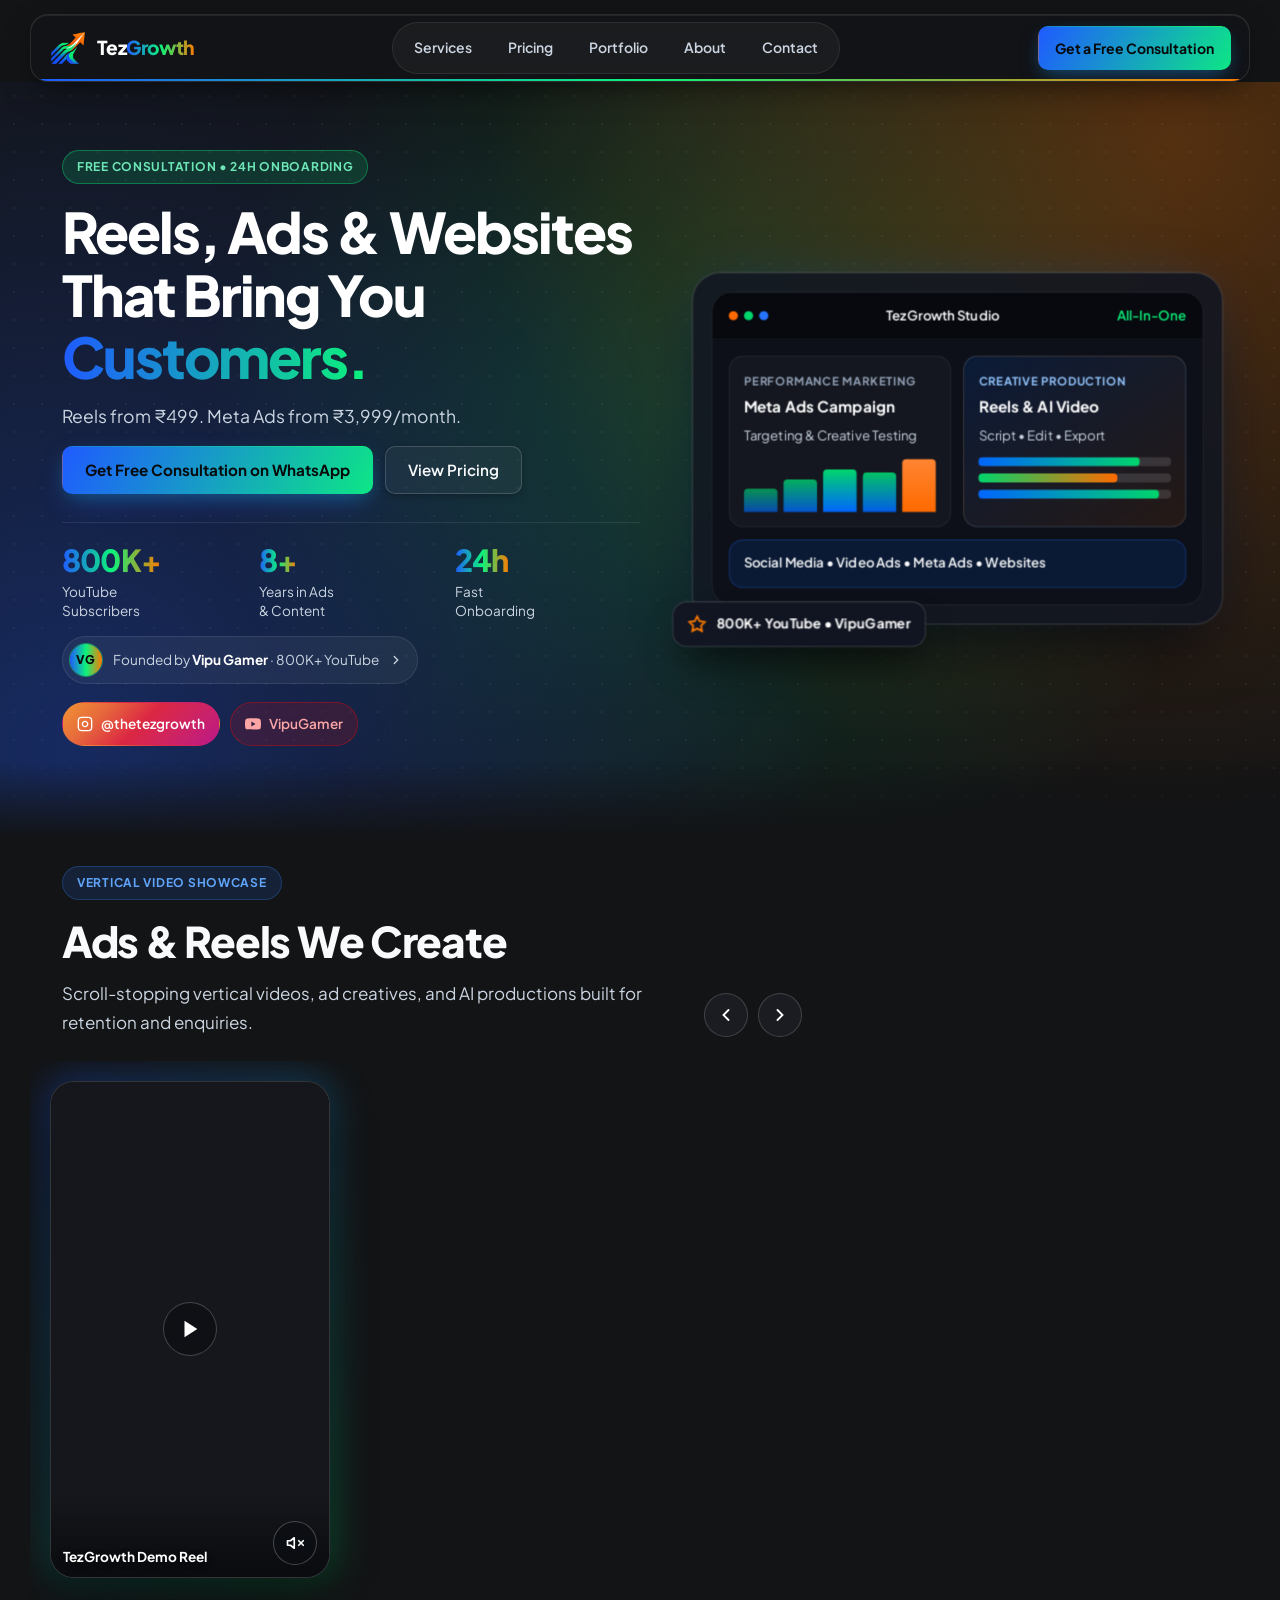
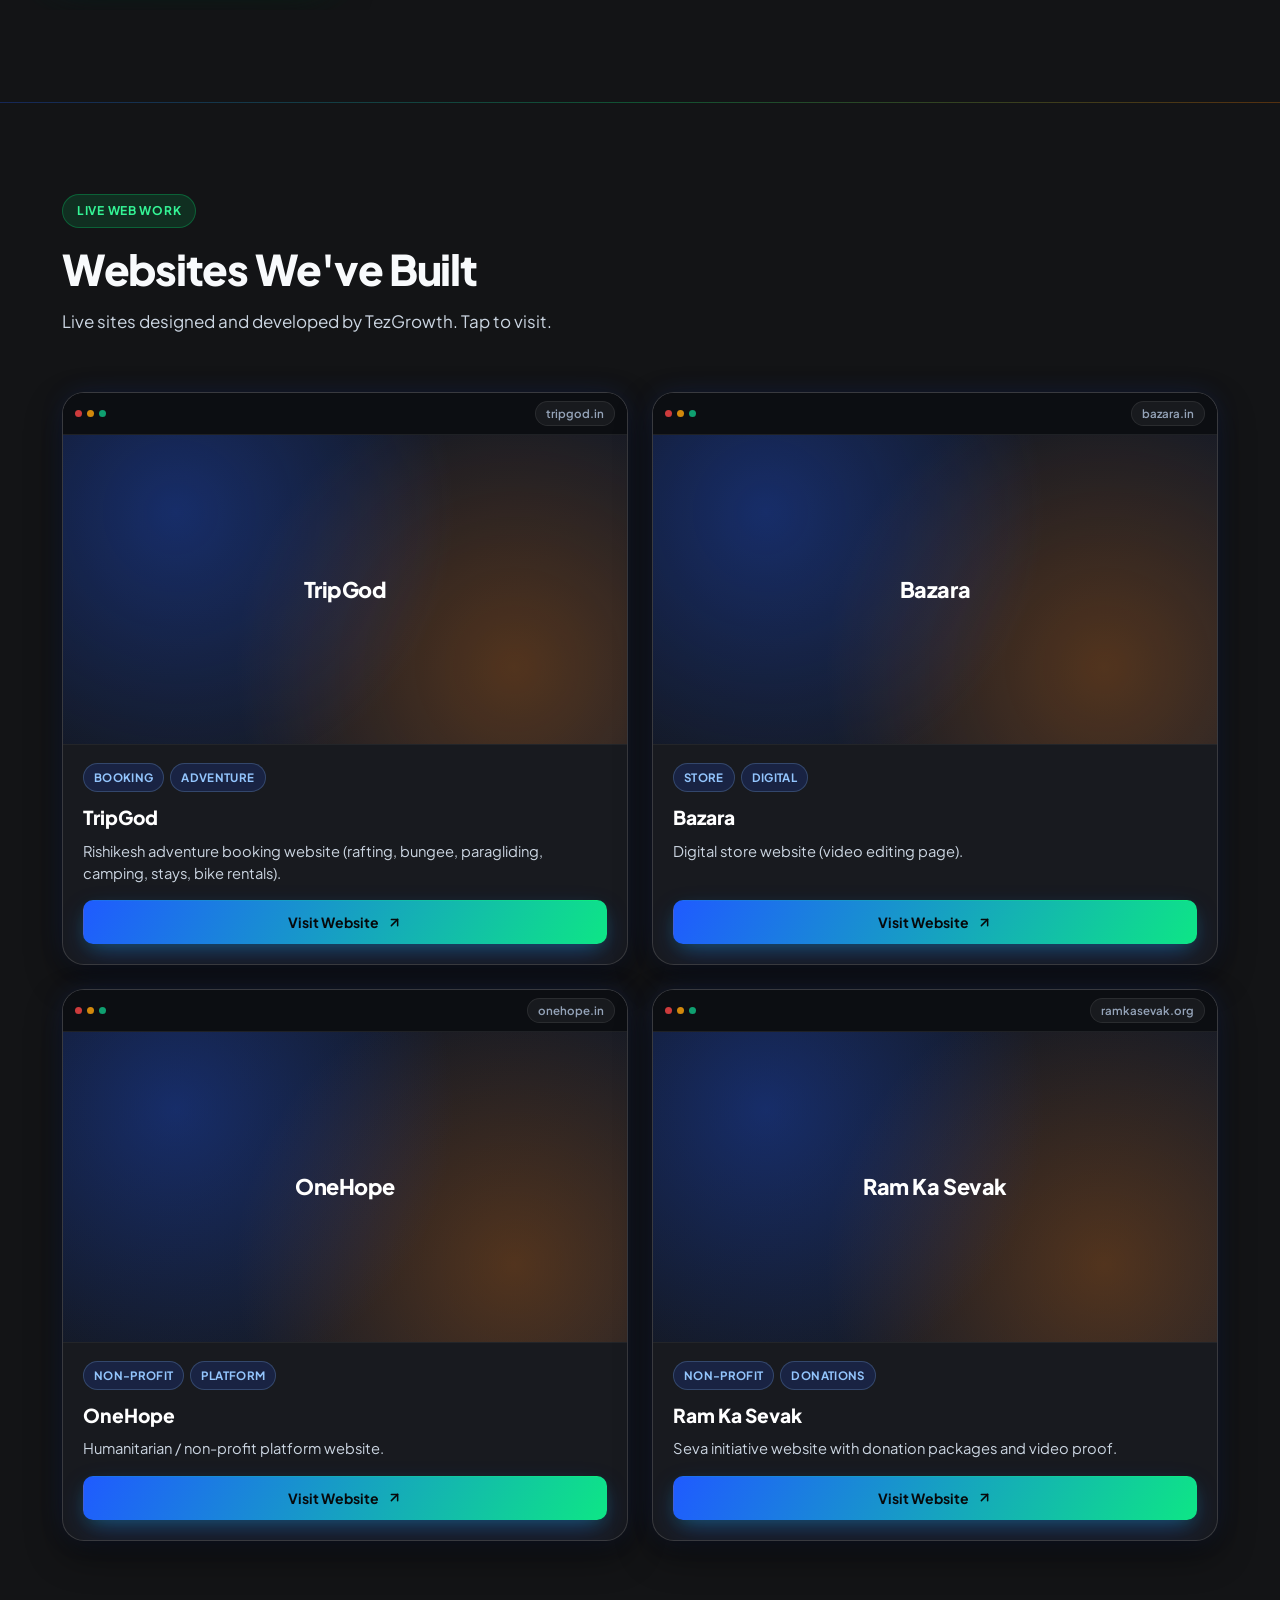
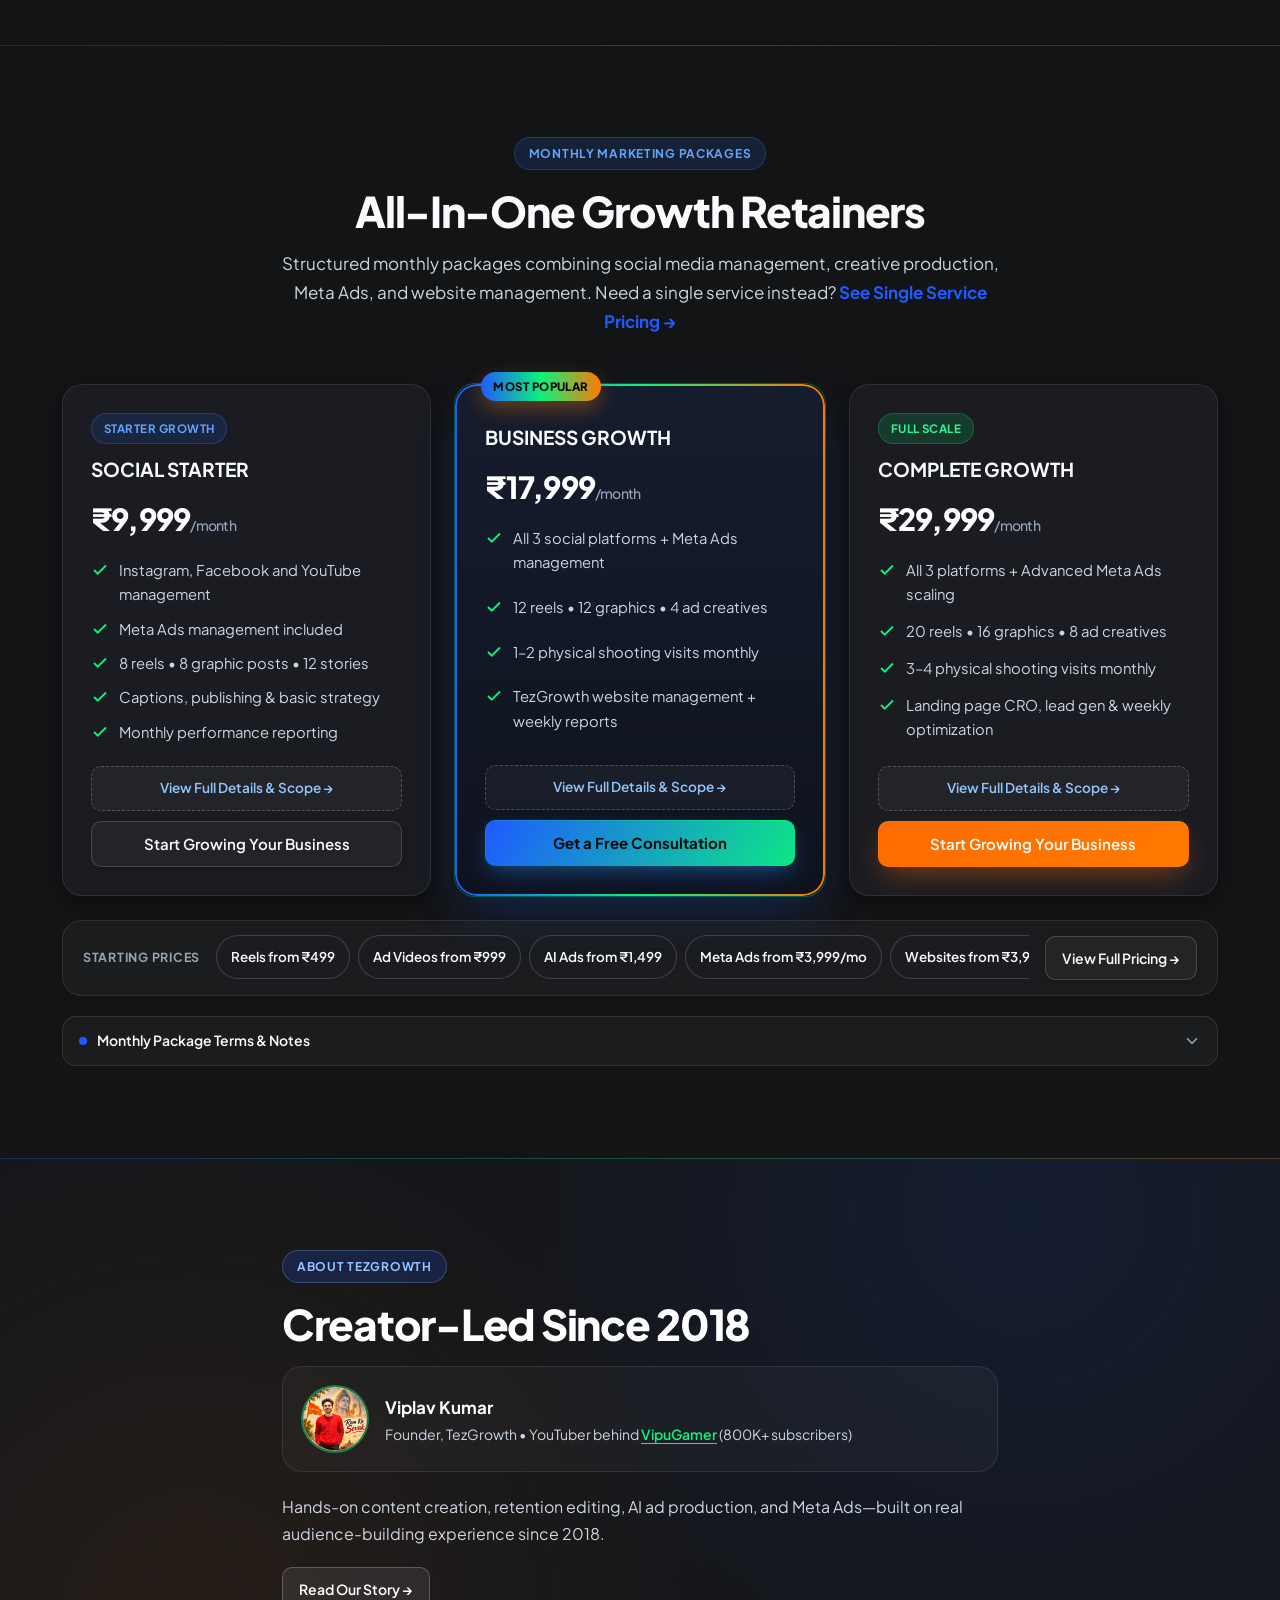
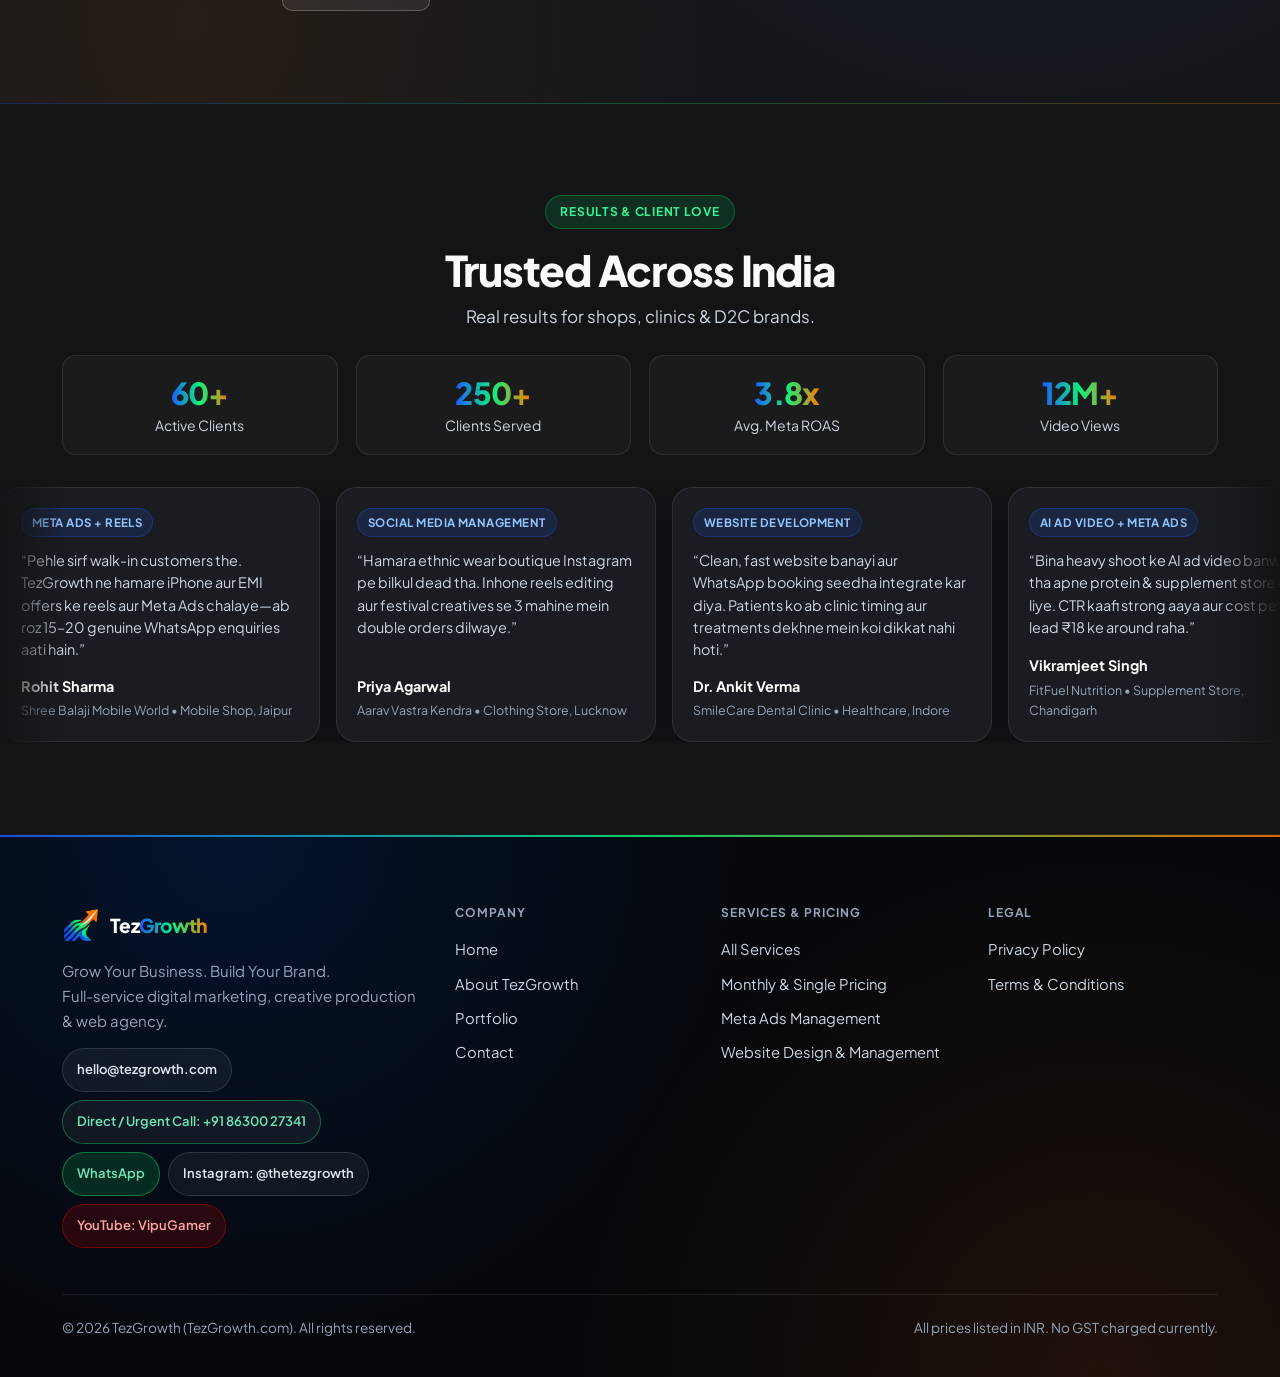
==== commit fd8f4ad4: "polish: remove home form, horizontal starting prices, browser mockup website cards, menu tap target," ====
--- a/index.html
+++ b/index.html
@@ -308,7 +308,7 @@
 
         <!-- Starting Prices Chip Row + View Full Pricing -->
         <div class="starting-prices-wrap">
-          <div class="starting-prices-label">Starting prices:</div>
+          <div class="starting-prices-label">Starting prices</div>
           <div class="starting-prices-chips">
             <a href="pricing.html#single-services" class="starting-chip">Reels from ₹499</a>
             <a href="pricing.html" class="starting-chip">Ad Videos from ₹999</a>
@@ -316,7 +316,7 @@
             <a href="pricing.html" class="starting-chip">Meta Ads from ₹3,999/mo</a>
             <a href="pricing.html" class="starting-chip">Websites from ₹3,999</a>
           </div>
-          <a href="pricing.html" class="btn btn--outline">View Full Pricing &rarr;</a>
+          <a href="pricing.html" class="btn btn--outline btn--sm starting-prices-cta">View Full Pricing &rarr;</a>
         </div>
 
         <details class="notice-box notice-accordion" style="margin-top: 20px;">
@@ -518,98 +518,6 @@
             <div class="testimonial-author">Nikhil Rana</div>
             <div class="testimonial-meta">WanderPeak Holidays &bull; Travel Agency, Shimla</div>
           </article>
-        </div>
-      </div>
-    </section>
-
-    <!-- Homepage Quick Consultation Form -->
-    <section id="home-enquiry" class="section section--subtle">
-      <div class="container" style="max-width: 760px;">
-        <div class="section-header section-header--center" style="margin-bottom: 24px;">
-          <span class="eyebrow">Free Consultation</span>
-          <h2 class="section-title">Request a Custom Growth Plan</h2>
-          <p class="section-subtitle">Share your details below and we will reply on WhatsApp or email within 24 hours.</p>
-        </div>
-
-        <div class="form-card">
-          <form data-enquiry-form data-lead-source="home" novalidate>
-            <div class="form-grid">
-              <div class="hp-field" aria-hidden="true">
-                <label for="home-website-hp">Leave this empty</label>
-                <input type="text" id="home-website-hp" name="website_hp" tabindex="-1" autocomplete="off" />
-              </div>
-              <div class="form-grid form-grid--2">
-                <div class="form-group">
-                  <label class="form-label" for="home-name">Name *</label>
-                  <input class="form-control" type="text" id="home-name" name="name" placeholder="Your full name" required />
-                  <span class="form-error" data-error-for="name"></span>
-                </div>
-                <div class="form-group">
-                  <label class="form-label" for="home-business">Business Name *</label>
-                  <input class="form-control" type="text" id="home-business" name="business" placeholder="Your company or brand" required />
-                  <span class="form-error" data-error-for="business"></span>
-                </div>
-              </div>
-              <div class="form-grid form-grid--2">
-                <div class="form-group">
-                  <label class="form-label" for="home-phone">Phone / WhatsApp *</label>
-                  <input class="form-control" type="tel" id="home-phone" name="phone" placeholder="+91 98765 43210" required />
-                  <span class="form-error" data-error-for="phone"></span>
-                </div>
-                <div class="form-group">
-                  <label class="form-label" for="home-email">Email *</label>
-                  <input class="form-control" type="email" id="home-email" name="email" placeholder="you@company.com" required />
-                  <span class="form-error" data-error-for="email"></span>
-                </div>
-              </div>
-              <div class="form-grid form-grid--2">
-                <div class="form-group">
-                  <label class="form-label" for="home-service">Required Service *</label>
-                  <select class="form-control" id="home-service" name="service" required>
-                    <option value="">Select a service or package</option>
-                    <option value="SOCIAL STARTER (₹9,999/mo)">SOCIAL STARTER Package (₹9,999/mo)</option>
-                    <option value="BUSINESS GROWTH (₹17,999/mo)">BUSINESS GROWTH Package (₹17,999/mo)</option>
-                    <option value="COMPLETE GROWTH (₹29,999/mo)">COMPLETE GROWTH Package (₹29,999/mo)</option>
-                    <option value="Instagram Management">Instagram Management (₹3,499/mo)</option>
-                    <option value="Facebook Management">Facebook Management (₹2,499/mo)</option>
-                    <option value="YouTube Management">YouTube Management (₹3,499/mo)</option>
-                    <option value="Instagram + Facebook Bundle">Instagram + Facebook (₹4,999/mo)</option>
-                    <option value="Instagram + Facebook + YouTube Bundle">IG + FB + YouTube (₹7,999/mo)</option>
-                    <option value="Reel / Shorts Editing">Reel / Shorts Editing (Starting ₹499/video)</option>
-                    <option value="Professional Ad Video Editing">Professional Ad Video Editing (Starting ₹999/video)</option>
-                    <option value="AI Advertisement Video">AI Advertisement Video (Starting ₹1,499/video)</option>
-                    <option value="UGC Style Ad Video">UGC Style Ad Video (Starting ₹2,499/video)</option>
-                    <option value="Professional Model-Based Ad">Professional Model-Based Ad (Starting ₹4,999)</option>
-                    <option value="Promotional Poster / Graphic Design">Promotional Poster / Graphic Design (Starting ₹299)</option>
-                    <option value="Meta Ads Management">Meta Ads Management (Starting ₹3,999/mo)</option>
-                    <option value="Landing Page">Landing Page (Starting ₹3,999)</option>
-                    <option value="Basic Business Website">Basic Business Website (Starting ₹9,999)</option>
-                    <option value="Advanced Business Website">Advanced Business Website (Starting ₹20,000)</option>
-                    <option value="Website Management">Website Management (₹1,999/mo)</option>
-                  </select>
-                  <span class="form-error" data-error-for="service"></span>
-                </div>
-                <div class="form-group">
-                  <label class="form-label" for="home-budget">Monthly Budget *</label>
-                  <select class="form-control" id="home-budget" name="budget" required>
-                    <option value="">Select budget range</option>
-                    <option value="Under ₹5,000">Under ₹5,000</option>
-                    <option value="₹5,000 – ₹10,000">₹5,000 – ₹10,000</option>
-                    <option value="₹10,000 – ₹20,000">₹10,000 – ₹20,000</option>
-                    <option value="₹20,000 – ₹35,000">₹20,000 – ₹35,000</option>
-                    <option value="₹35,000+">₹35,000+</option>
-                  </select>
-                  <span class="form-error" data-error-for="budget"></span>
-                </div>
-              </div>
-              <div class="form-group">
-                <label class="form-label" for="home-message">Message</label>
-                <textarea class="form-control" id="home-message" name="message" rows="3" placeholder="Tell us about your business, goals, and timeline..."></textarea>
-              </div>
-              <button type="submit" class="btn btn--gradient btn--block">Get Free Consultation</button>
-              <div class="form-status" data-form-status role="status" aria-live="polite"></div>
-            </div>
-          </form>
         </div>
       </div>
     </section>
@@ -631,7 +539,10 @@
           </p>
           <div class="footer-contact-chips">
             <a href="mailto:hello@tezgrowth.com" class="footer-chip">hello@tezgrowth.com</a>
-            <a href="tel:+918630027341" class="footer-chip">+91 86300 27341</a>
+            <a href="tel:+918630027341" class="footer-chip footer-chip--call">Direct / Urgent Call: +91 86300 27341</a>
+            <a href="https://wa.me/918630027341?text=Hi%20TezGrowth%2C%20I%20want%20to%20know%20more%20about%20your%20services" data-whatsapp-link target="_blank" rel="noopener noreferrer" class="footer-chip footer-chip--wa">WhatsApp</a>
+            <a href="https://instagram.com/thetezgrowth" target="_blank" rel="noopener noreferrer" class="footer-chip social-icon-btn--instagram" aria-label="Follow TezGrowth on Instagram (@thetezgrowth)">Instagram: @thetezgrowth</a>
+            <a href="https://www.youtube.com/@vipugamer" target="_blank" rel="noopener noreferrer" class="footer-chip footer-chip--yt" aria-label="Visit VipuGamer YouTube Channel">YouTube: VipuGamer</a>
           </div>
         </div>
 
--- a/css/styles.css
+++ b/css/styles.css
@@ -494,6 +494,7 @@
   display: inline-flex;
   align-items: center;
   gap: 10px;
+  min-height: 44px;
   font-weight: 800;
   font-size: 1.2rem;
   letter-spacing: -0.03em;
@@ -2703,34 +2704,42 @@
 }
 
 .starting-prices-wrap {
-  margin-top: 28px;
-  padding: 20px;
+  margin-top: 24px;
+  padding: 16px 18px;
   border-radius: var(--radius-lg);
-  background: rgba(255, 255, 255, 0.03);
+  background: rgba(255, 255, 255, 0.035);
   border: 1px solid var(--border-light);
   display: flex;
   flex-direction: column;
-  align-items: center;
-  gap: 14px;
-  text-align: center;
+  align-items: stretch;
+  gap: 12px;
 }
 
 .starting-prices-label {
-  font-size: 0.8125rem;
+  font-size: 0.78rem;
   font-weight: 700;
   text-transform: uppercase;
   letter-spacing: 0.06em;
   color: var(--text-muted);
+  white-space: nowrap;
 }
 
 .starting-prices-chips {
   display: flex;
-  flex-wrap: wrap;
-  justify-content: center;
+  flex-wrap: nowrap;
+  overflow-x: auto;
+  scrollbar-width: none;
+  -webkit-overflow-scrolling: touch;
   gap: 8px;
+  padding-bottom: 2px;
+}
+
+.starting-prices-chips::-webkit-scrollbar {
+  display: none;
 }
 
 .starting-chip {
+  flex: 0 0 auto;
   display: inline-flex;
   align-items: center;
   min-height: 44px;
@@ -2738,15 +2747,35 @@
   border-radius: var(--radius-full);
   background: var(--bg-card);
   border: 1px solid var(--border-medium);
-  font-size: 0.85rem;
+  font-size: 0.84rem;
   font-weight: 600;
   color: var(--text-primary);
+  white-space: nowrap;
   transition: border-color var(--transition), transform var(--transition);
 }
 
 .starting-chip:hover {
   border-color: var(--green);
   transform: translateY(-1px);
+}
+
+.starting-prices-cta {
+  flex-shrink: 0;
+  min-height: 44px;
+}
+
+@media (min-width: 992px) {
+  .starting-prices-wrap {
+    flex-direction: row;
+    align-items: center;
+    justify-content: space-between;
+    gap: 16px;
+    padding: 14px 20px;
+  }
+  .starting-prices-chips {
+    flex: 1;
+    justify-content: flex-start;
+  }
 }
 
 /* Honeypot field (hidden from humans) */
@@ -3106,30 +3135,92 @@
   position: relative;
   width: 100%;
   aspect-ratio: 16 / 10;
-  background: #101216;
+  background: #0d0f14;
   overflow: hidden;
   border-bottom: 1px solid var(--border-light);
+  display: flex;
+  flex-direction: column;
+}
+
+.website-browser-bar {
+  display: flex;
+  align-items: center;
+  justify-content: space-between;
+  gap: 8px;
+  padding: 8px 12px;
+  background: rgba(12, 14, 19, 0.94);
+  border-bottom: 1px solid rgba(255, 255, 255, 0.08);
+  flex-shrink: 0;
+}
+
+.website-browser-dots {
+  display: inline-flex;
+  gap: 5px;
+}
+
+.website-browser-dots span {
+  width: 7px;
+  height: 7px;
+  border-radius: 50%;
+  background: rgba(255, 255, 255, 0.25);
+}
+
+.website-browser-dots span:nth-child(1) { background: #ef4444; opacity: 0.85; }
+.website-browser-dots span:nth-child(2) { background: #f59e0b; opacity: 0.85; }
+.website-browser-dots span:nth-child(3) { background: #10b981; opacity: 0.85; }
+
+.website-browser-domain {
+  font-size: 0.72rem;
+  font-weight: 600;
+  color: var(--text-muted);
+  background: rgba(255, 255, 255, 0.05);
+  padding: 2px 10px;
+  border-radius: 999px;
+  border: 1px solid rgba(255, 255, 255, 0.08);
+  max-width: 70%;
+  overflow: hidden;
+  text-overflow: ellipsis;
+  white-space: nowrap;
 }
 
 .website-card-media img {
   width: 100%;
-  height: 100%;
+  flex: 1;
+  min-height: 0;
   object-fit: cover;
   object-position: top center;
 }
 
 .website-card-placeholder {
   width: 100%;
-  height: 100%;
+  flex: 1;
   display: grid;
   place-items: center;
   padding: 20px;
-  background: linear-gradient(135deg, rgba(31, 91, 255, 0.28) 0%, rgba(12, 242, 123, 0.22) 50%, rgba(255, 122, 0, 0.28) 100%);
+  background:
+    radial-gradient(circle at 20% 25%, rgba(31, 91, 255, 0.32), transparent 55%),
+    radial-gradient(circle at 80% 75%, rgba(255, 122, 0, 0.26), transparent 55%),
+    linear-gradient(135deg, #121620 0%, #171d2a 100%);
   color: #ffffff;
   font-size: 1.35rem;
   font-weight: 800;
   letter-spacing: -0.02em;
   text-align: center;
+}
+
+.footer-chip--call {
+  border-color: rgba(12, 242, 123, 0.35);
+  color: #6ee7b7;
+}
+.footer-chip--wa {
+  background: rgba(12, 242, 123, 0.14);
+  border-color: rgba(12, 242, 123, 0.4);
+  color: #6ee7b7;
+}
+.footer-chip--yt {
+  background: rgba(255, 0, 0, 0.14);
+  border-color: rgba(255, 0, 0, 0.35);
+  color: #fca5a5;
 }
 
 .website-card-body {
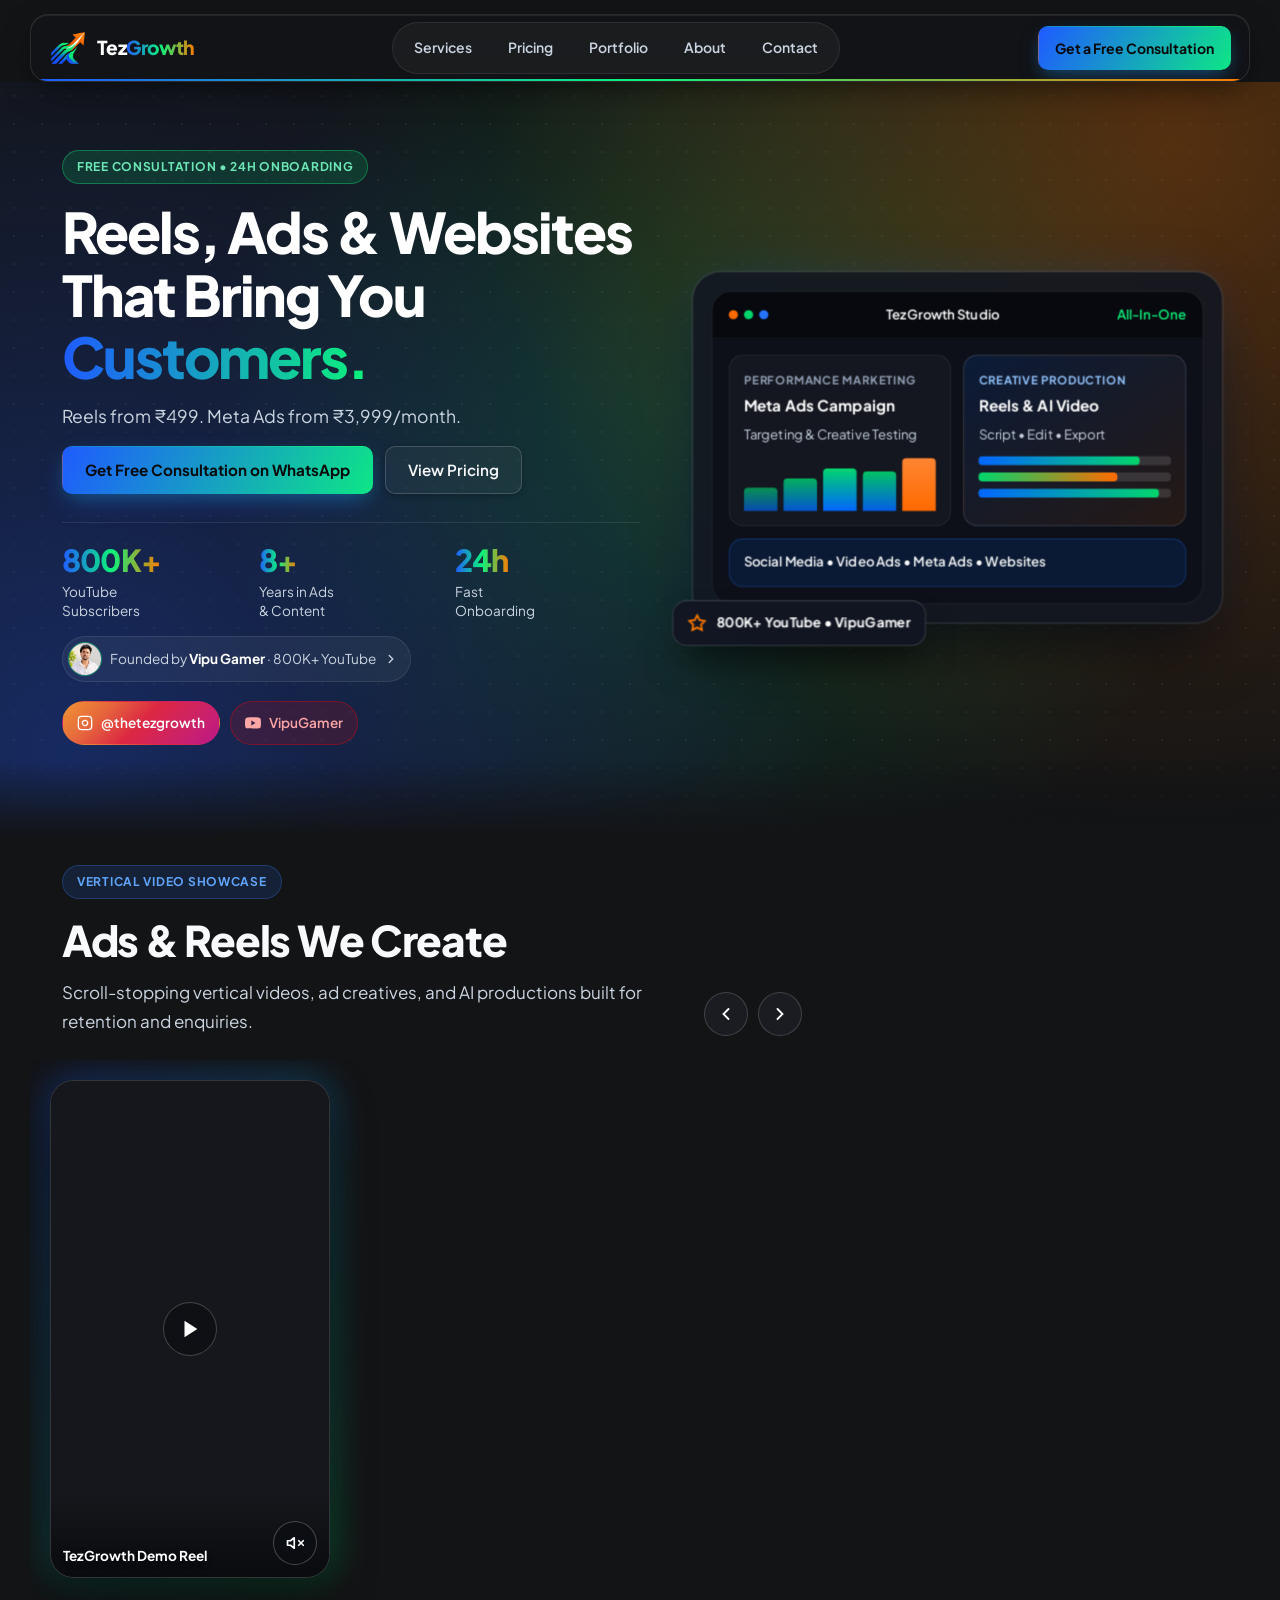
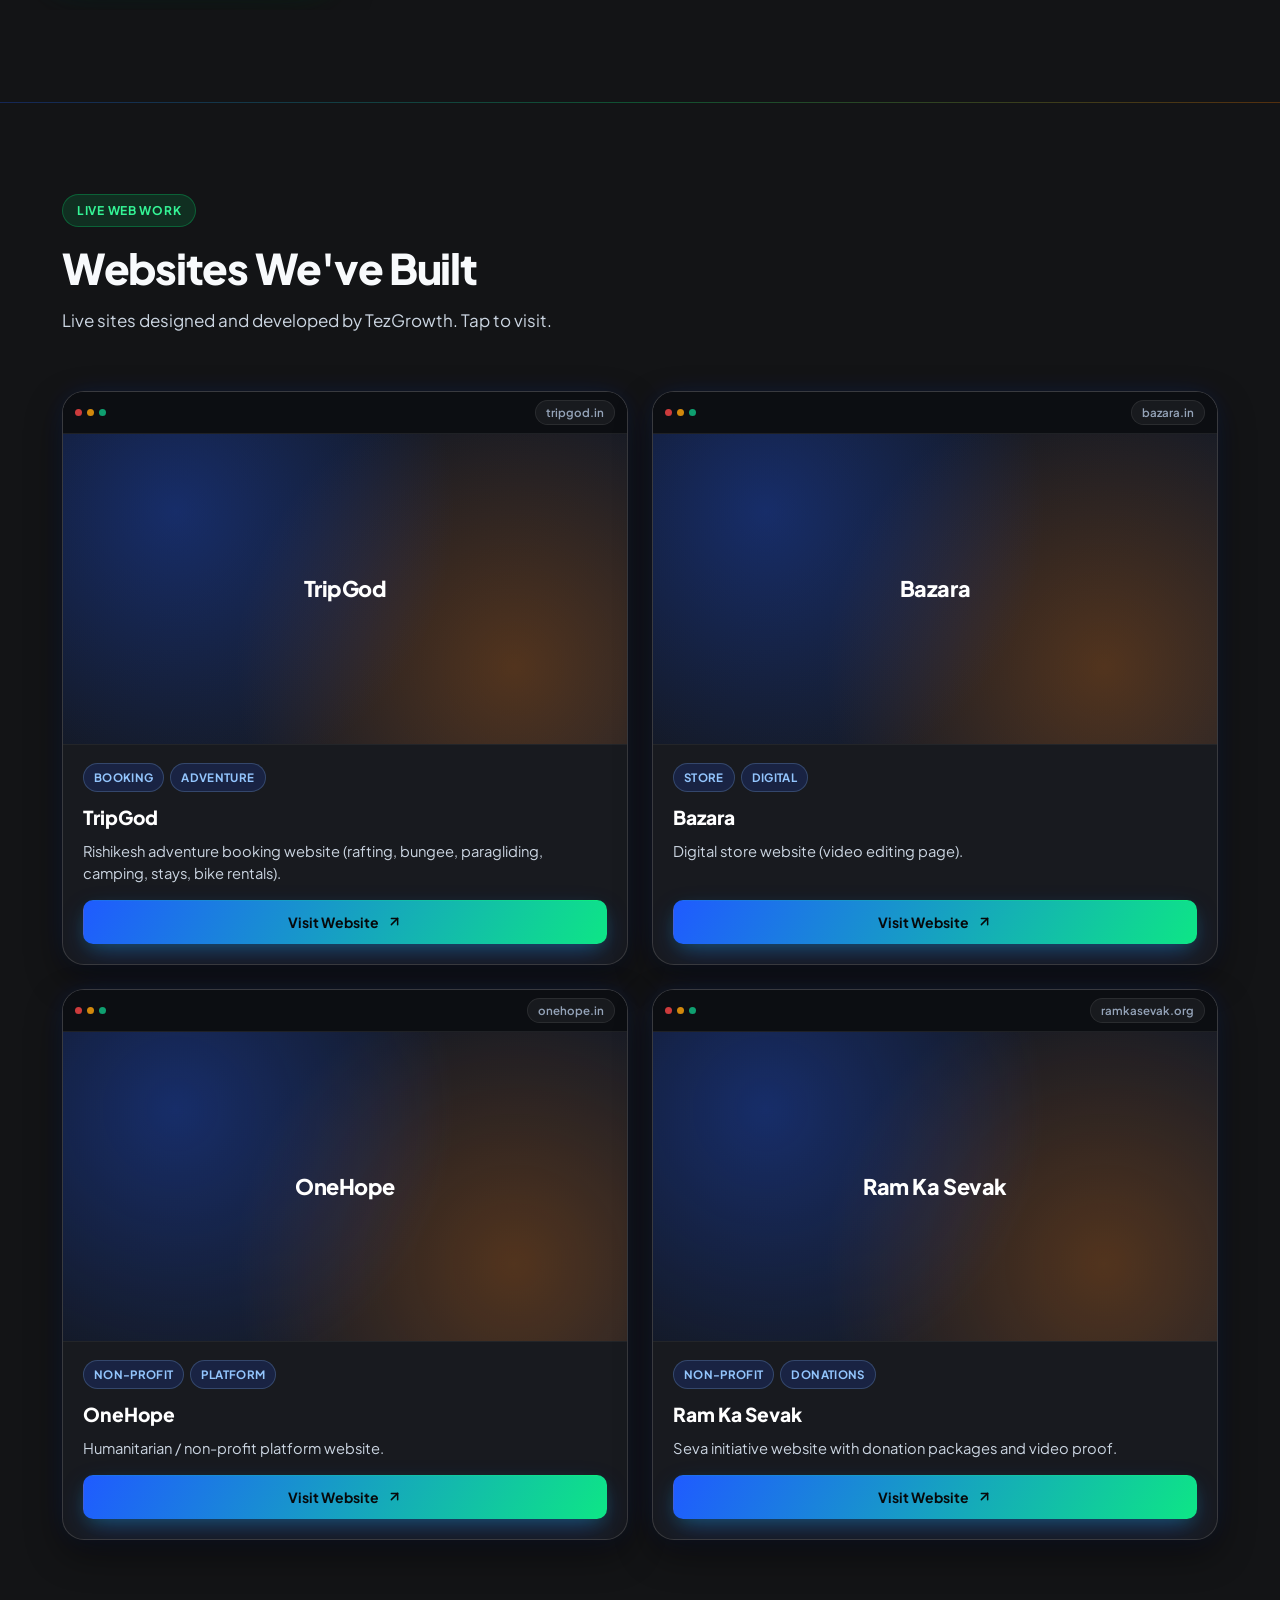
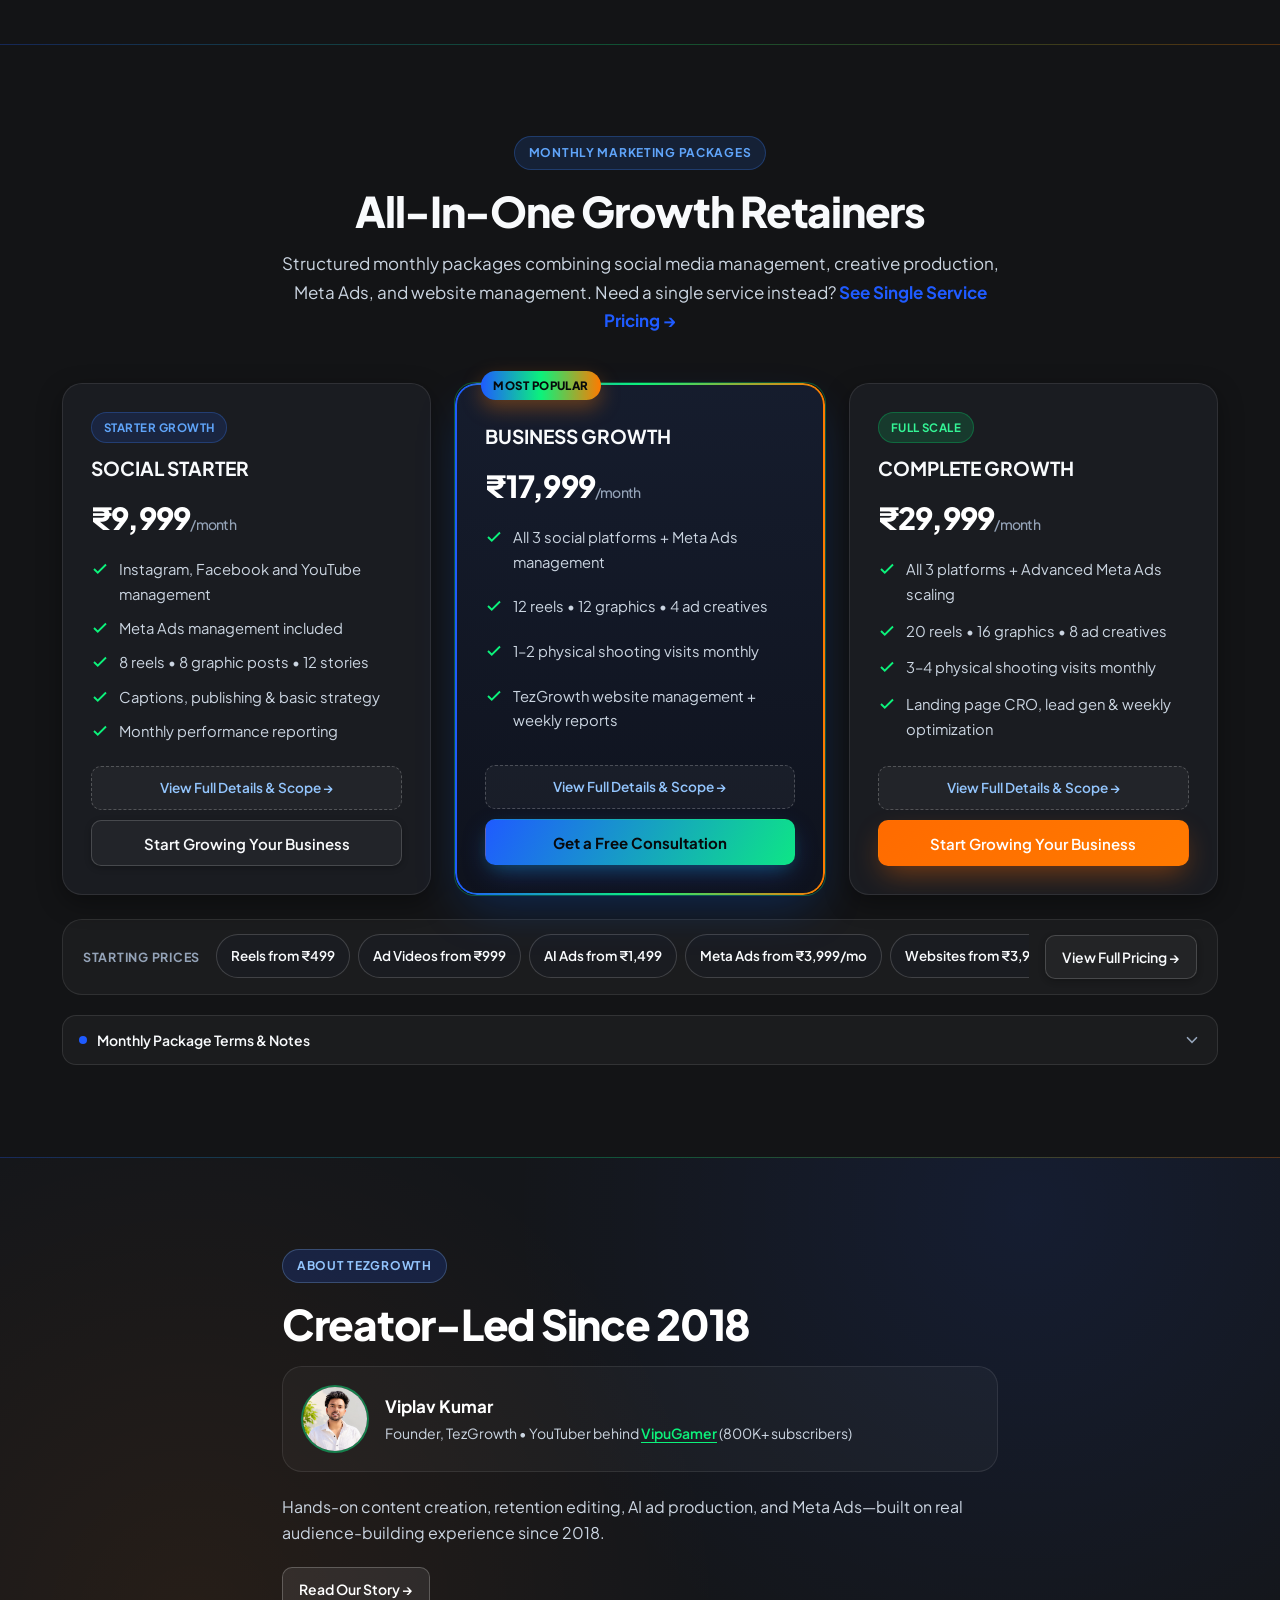
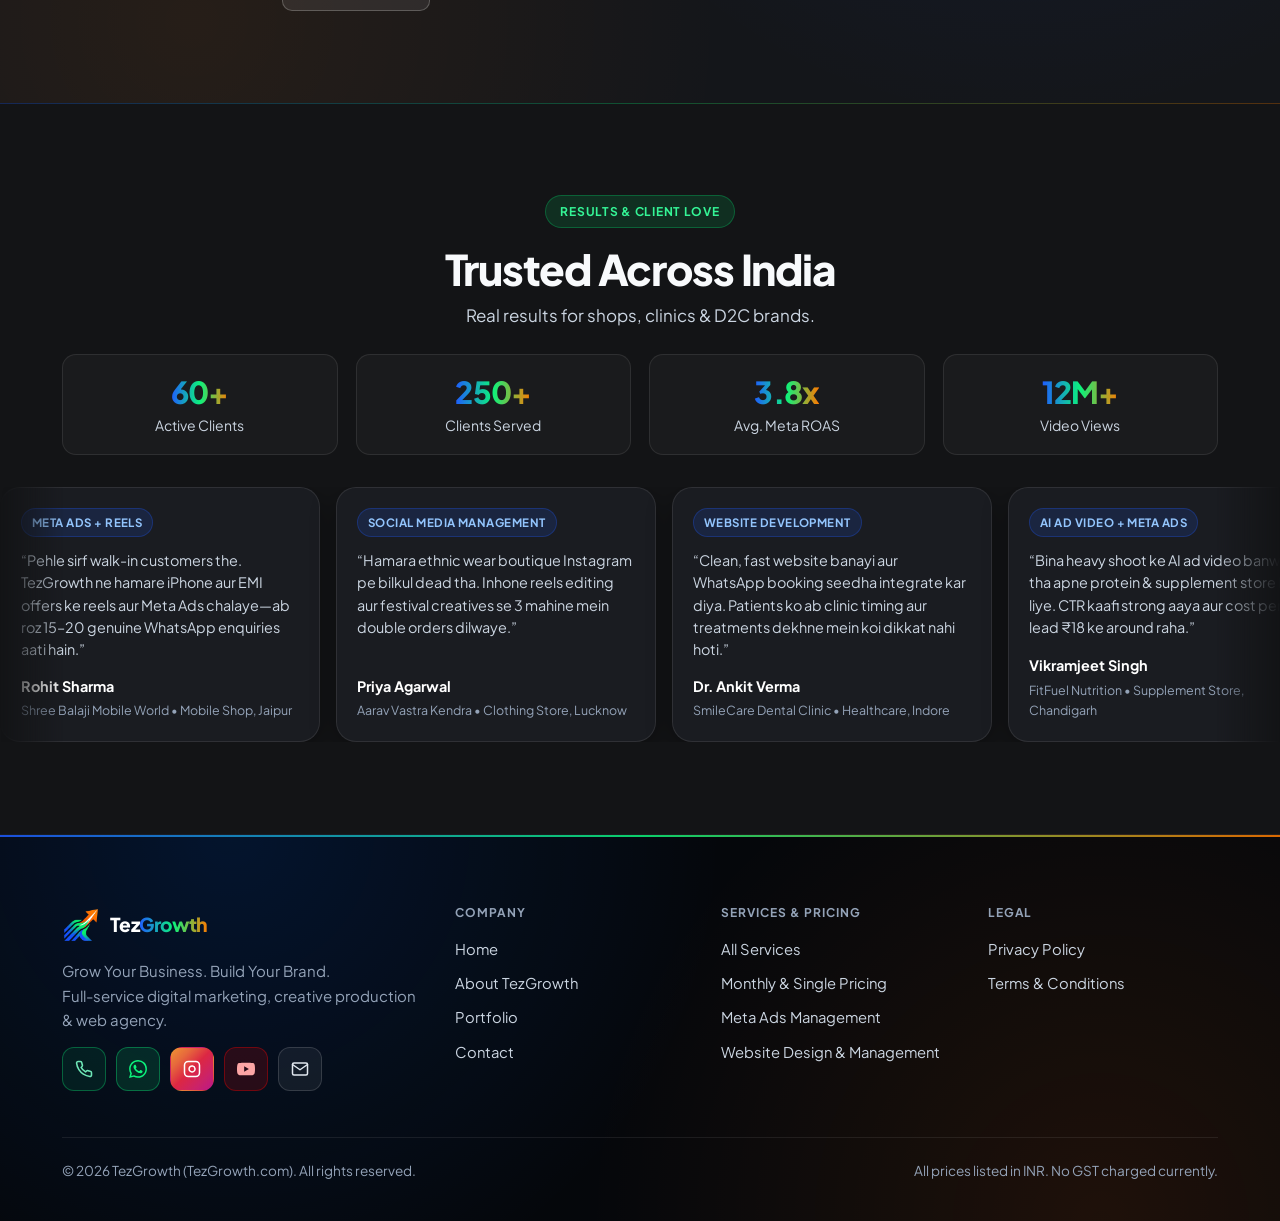
==== commit 12b73052: "polish: founder photo, 1-line trust row, services deliverables cleanup, and compact footer icon row" ====
--- a/index.html
+++ b/index.html
@@ -537,12 +537,22 @@
             Grow Your Business. Build Your Brand.<br />
             Full-service digital marketing, creative production &amp; web agency.
           </p>
-          <div class="footer-contact-chips">
-            <a href="mailto:hello@tezgrowth.com" class="footer-chip">hello@tezgrowth.com</a>
-            <a href="tel:+918630027341" class="footer-chip footer-chip--call">Direct / Urgent Call: +91 86300 27341</a>
-            <a href="https://wa.me/918630027341?text=Hi%20TezGrowth%2C%20I%20want%20to%20know%20more%20about%20your%20services" data-whatsapp-link target="_blank" rel="noopener noreferrer" class="footer-chip footer-chip--wa">WhatsApp</a>
-            <a href="https://instagram.com/thetezgrowth" target="_blank" rel="noopener noreferrer" class="footer-chip social-icon-btn--instagram" aria-label="Follow TezGrowth on Instagram (@thetezgrowth)">Instagram: @thetezgrowth</a>
-            <a href="https://www.youtube.com/@vipugamer" target="_blank" rel="noopener noreferrer" class="footer-chip footer-chip--yt" aria-label="Visit VipuGamer YouTube Channel">YouTube: VipuGamer</a>
+          <div class="footer-icon-row" aria-label="Direct Contact &amp; Social Links">
+            <a href="tel:+918630027341" class="footer-icon-btn footer-icon-btn--call" aria-label="Direct / Urgent Call: +91 86300 27341" title="Direct / Urgent Call: +91 86300 27341">
+              <svg width="18" height="18" viewBox="0 0 24 24" fill="none" stroke="currentColor" stroke-width="2.1" stroke-linecap="round" stroke-linejoin="round" aria-hidden="true"><path d="M22 16.92v3a2 2 0 0 1-2.18 2 19.79 19.79 0 0 1-8.63-3.07 19.5 19.5 0 0 1-6-6 19.79 19.79 0 0 1-3.07-8.67A2 2 0 0 1 4.11 2h3a2 2 0 0 1 2 1.72c.127.96.361 1.903.7 2.81a2 2 0 0 1-.45 2.11L8.09 9.91a16 16 0 0 0 6 6l1.27-1.27a2 2 0 0 1 2.11-.45c.907.339 1.85.573 2.81.7A2 2 0 0 1 22 16.92z"/></svg>
+            </a>
+            <a href="https://wa.me/918630027341?text=Hi%20TezGrowth%2C%20I%20want%20to%20know%20more%20about%20your%20services" data-whatsapp-link target="_blank" rel="noopener noreferrer" class="footer-icon-btn footer-icon-btn--wa" aria-label="Chat on WhatsApp" title="WhatsApp">
+              <svg width="18" height="18" viewBox="0 0 24 24" fill="currentColor" aria-hidden="true"><path d="M20.52 3.48A11.86 11.86 0 0 0 12.06 0C5.49 0 .16 5.33.16 11.9c0 2.1.55 4.15 1.6 5.96L0 24l6.31-1.65a11.88 11.88 0 0 0 5.75 1.47h.01c6.57 0 11.9-5.33 11.9-11.9 0-3.18-1.24-6.17-3.45-8.44zM12.07 21.81h-.01a9.87 9.87 0 0 1-5.03-1.38l-.36-.21-3.74.98 1-3.65-.24-.37a9.86 9.86 0 0 1-1.52-5.28c0-5.45 4.44-9.89 9.9-9.89 2.64 0 5.12 1.03 6.99 2.9a9.83 9.83 0 0 1 2.9 7c0 5.45-4.44 9.9-9.89 9.9zm5.42-7.4c-.3-.15-1.76-.87-2.03-.97-.27-.1-.47-.15-.67.15-.2.3-.77.97-.94 1.17-.17.2-.35.22-.65.07-.3-.15-1.25-.46-2.39-1.47-.88-.79-1.48-1.76-1.65-2.06-.17-.3-.02-.46.13-.61.13-.13.3-.35.45-.52.15-.17.2-.3.3-.5.1-.2.05-.37-.02-.52-.07-.15-.67-1.61-.92-2.21-.24-.58-.49-.5-.67-.51h-.57c-.2 0-.52.07-.8.37-.27.3-1.04 1.02-1.04 2.48s1.07 2.88 1.22 3.08c.15.2 2.1 3.21 5.08 4.5.71.31 1.26.49 1.69.63.71.23 1.36.2 1.87.12.57-.09 1.76-.72 2.01-1.41.25-.7.25-1.29.17-1.41-.07-.12-.27-.2-.57-.35z"/></svg>
+            </a>
+            <a href="https://instagram.com/thetezgrowth" target="_blank" rel="noopener noreferrer" class="footer-icon-btn footer-icon-btn--ig" aria-label="Instagram (@thetezgrowth)" title="Instagram: @thetezgrowth">
+              <svg width="18" height="18" viewBox="0 0 24 24" fill="none" stroke="currentColor" stroke-width="2" aria-hidden="true"><rect x="2" y="2" width="20" height="20" rx="5"/><path d="M16 11.37A4 4 0 1 1 12.63 8 4 4 0 0 1 16 11.37z"/><line x1="17.5" y1="6.5" x2="17.51" y2="6.5"/></svg>
+            </a>
+            <a href="https://www.youtube.com/@vipugamer" target="_blank" rel="noopener noreferrer" class="footer-icon-btn footer-icon-btn--yt" aria-label="YouTube (VipuGamer)" title="YouTube: VipuGamer">
+              <svg width="18" height="18" viewBox="0 0 24 24" fill="currentColor" aria-hidden="true"><path d="M23.498 6.186a3.016 3.016 0 0 0-2.122-2.136C19.505 3.545 12 3.545 12 3.545s-7.505 0-9.377.505A3.017 3.017 0 0 0 .502 6.186C0 8.07 0 12 0 12s0 3.93.502 5.814a3.016 3.016 0 0 0 2.122 2.136c1.871.505 9.376.505 9.376.505s7.505 0 9.377-.505a3.015 3.015 0 0 0 2.122-2.136C24 15.93 24 12 24 12s0-3.93-.502-5.814zM9.545 15.568V8.432L15.818 12l-6.273 3.568z"/></svg>
+            </a>
+            <a href="mailto:hello@tezgrowth.com" class="footer-icon-btn" aria-label="Email hello@tezgrowth.com" title="Email: hello@tezgrowth.com">
+              <svg width="18" height="18" viewBox="0 0 24 24" fill="none" stroke="currentColor" stroke-width="2" stroke-linecap="round" stroke-linejoin="round" aria-hidden="true"><path d="M4 4h16c1.1 0 2 .9 2 2v12c0 1.1-.9 2-2 2H4c-1.1 0-2-.9-2-2V6c0-1.1.9-2 2-2z"/><polyline points="22,6 12,13 2,6"/></svg>
+            </a>
           </div>
         </div>
 
--- a/css/styles.css
+++ b/css/styles.css
@@ -2654,16 +2654,24 @@
 .hero-founder-row {
   display: inline-flex;
   align-items: center;
-  gap: 10px;
+  gap: 8px;
   min-height: 44px;
-  padding: 6px 14px 6px 6px;
+  max-width: 100%;
+  padding: 5px 12px 5px 5px;
   margin-top: 16px;
   border-radius: var(--radius-full);
   background: rgba(255, 255, 255, 0.05);
   border: 1px solid var(--border-light);
   color: var(--text-secondary);
-  font-size: 0.85rem;
+  font-size: clamp(0.74rem, 3.1vw, 0.85rem);
+  white-space: nowrap;
   transition: border-color var(--transition), background var(--transition), transform var(--transition);
+}
+
+.hero-founder-text {
+  white-space: nowrap;
+  overflow: hidden;
+  text-overflow: ellipsis;
 }
 
 .hero-founder-row:hover {
@@ -3223,6 +3231,57 @@
   color: #fca5a5;
 }
 
+.footer-icon-row {
+  display: flex;
+  flex-wrap: nowrap;
+  align-items: center;
+  gap: 10px;
+  margin-top: 14px;
+}
+
+.footer-icon-btn {
+  width: 44px;
+  height: 44px;
+  flex-shrink: 0;
+  border-radius: 12px;
+  display: grid;
+  place-items: center;
+  background: rgba(255, 255, 255, 0.06);
+  border: 1px solid rgba(255, 255, 255, 0.14);
+  color: #e2e8f0;
+  transition: transform var(--transition), border-color var(--transition), background-color var(--transition), color var(--transition);
+}
+
+.footer-icon-btn:hover {
+  transform: translateY(-2px);
+  border-color: rgba(255, 255, 255, 0.35);
+  color: #ffffff;
+}
+
+.footer-icon-btn--call {
+  color: #6ee7b7;
+  border-color: rgba(12, 242, 123, 0.32);
+  background: rgba(12, 242, 123, 0.08);
+}
+
+.footer-icon-btn--wa {
+  color: #0CF27B;
+  border-color: rgba(12, 242, 123, 0.35);
+  background: rgba(12, 242, 123, 0.12);
+}
+
+.footer-icon-btn--ig {
+  background: var(--instagram-gradient);
+  border-color: transparent;
+  color: #ffffff;
+}
+
+.footer-icon-btn--yt {
+  color: #fca5a5;
+  border-color: rgba(255, 0, 0, 0.35);
+  background: rgba(255, 0, 0, 0.14);
+}
+
 .website-card-body {
   padding: 18px 20px 20px;
   display: flex;
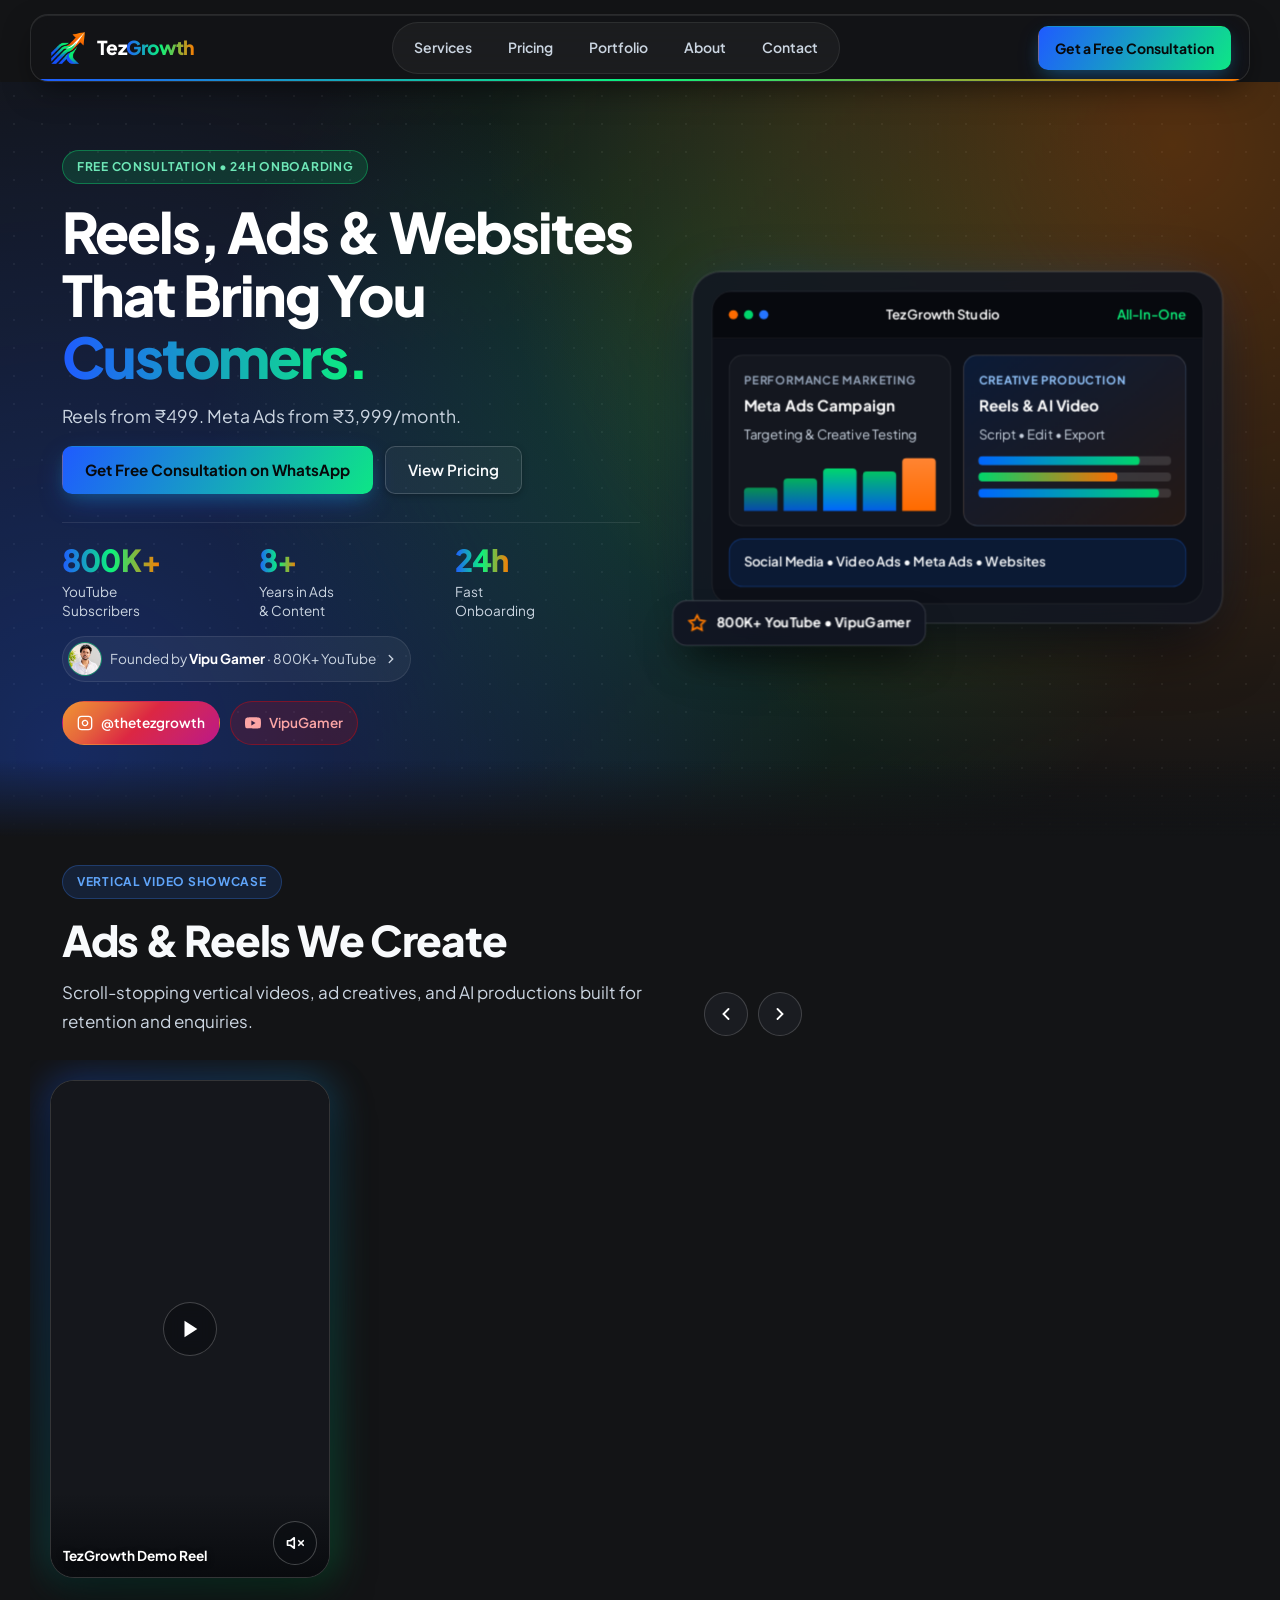
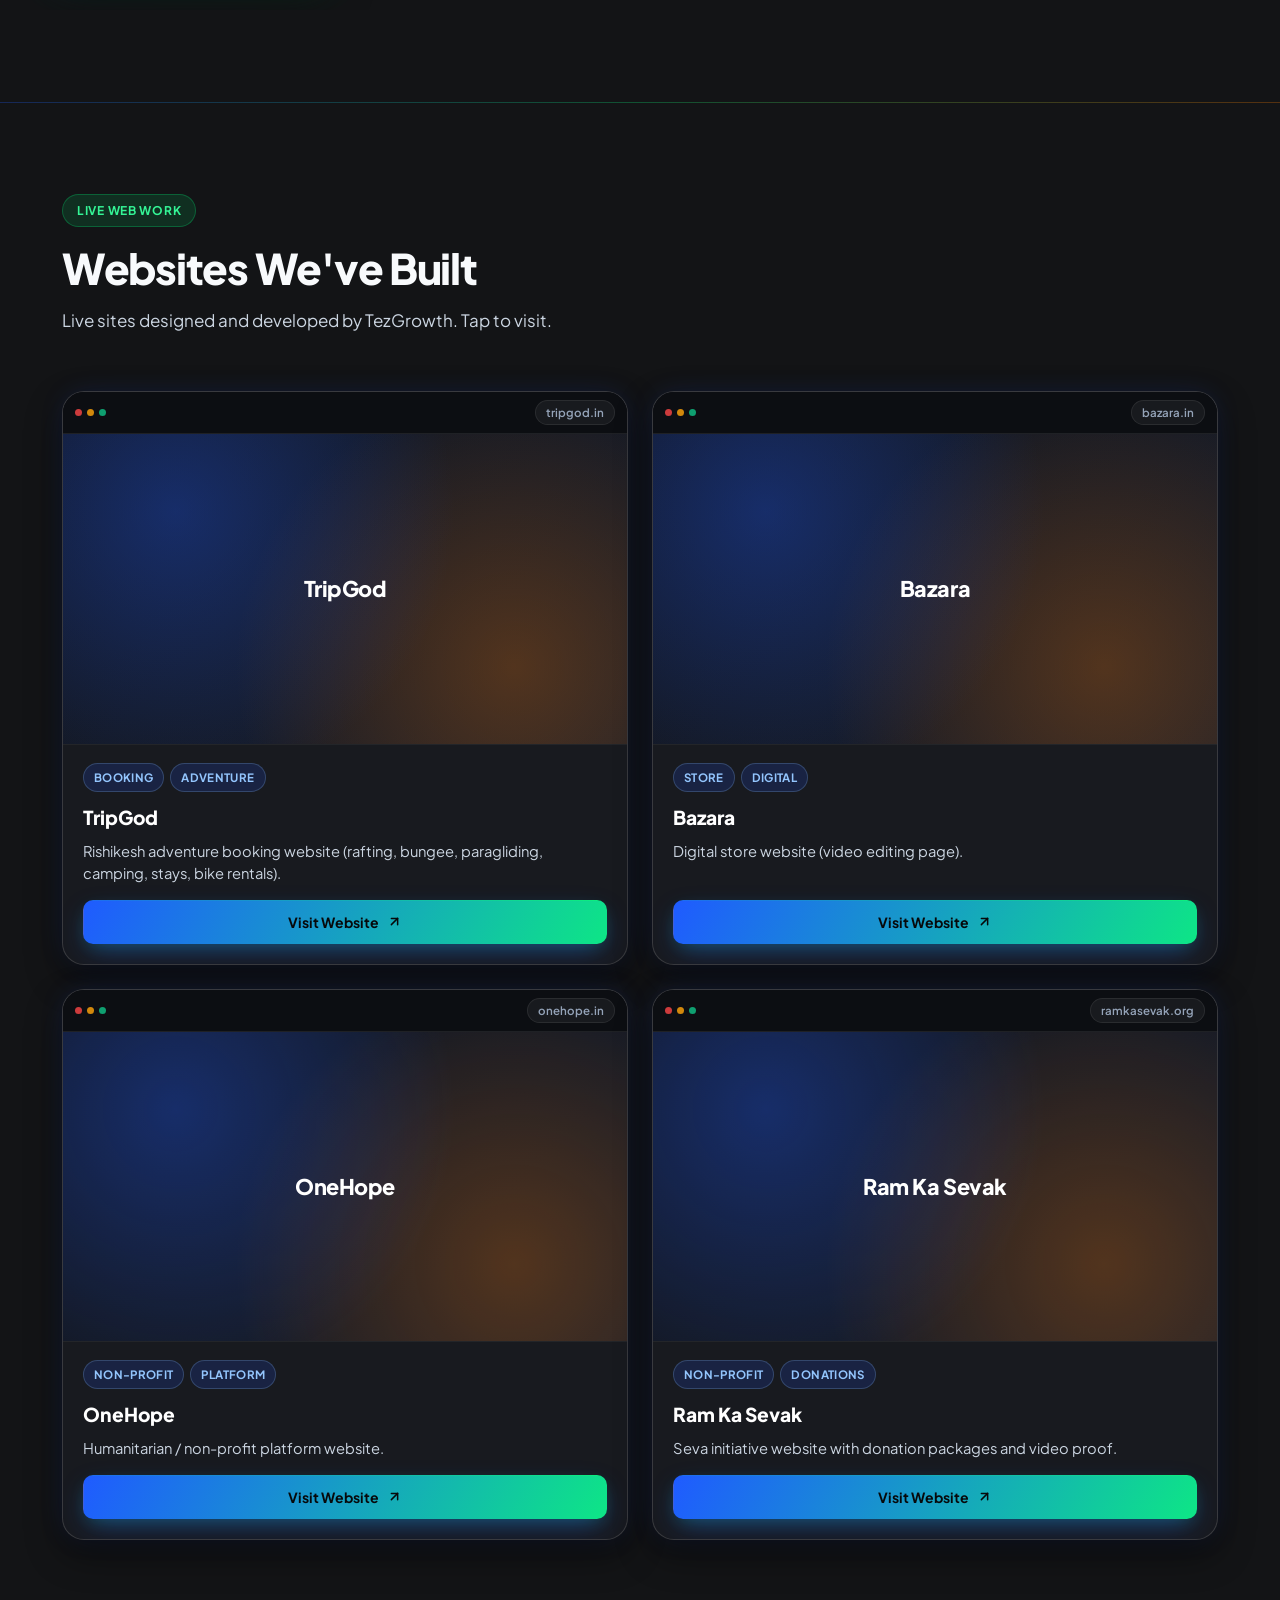
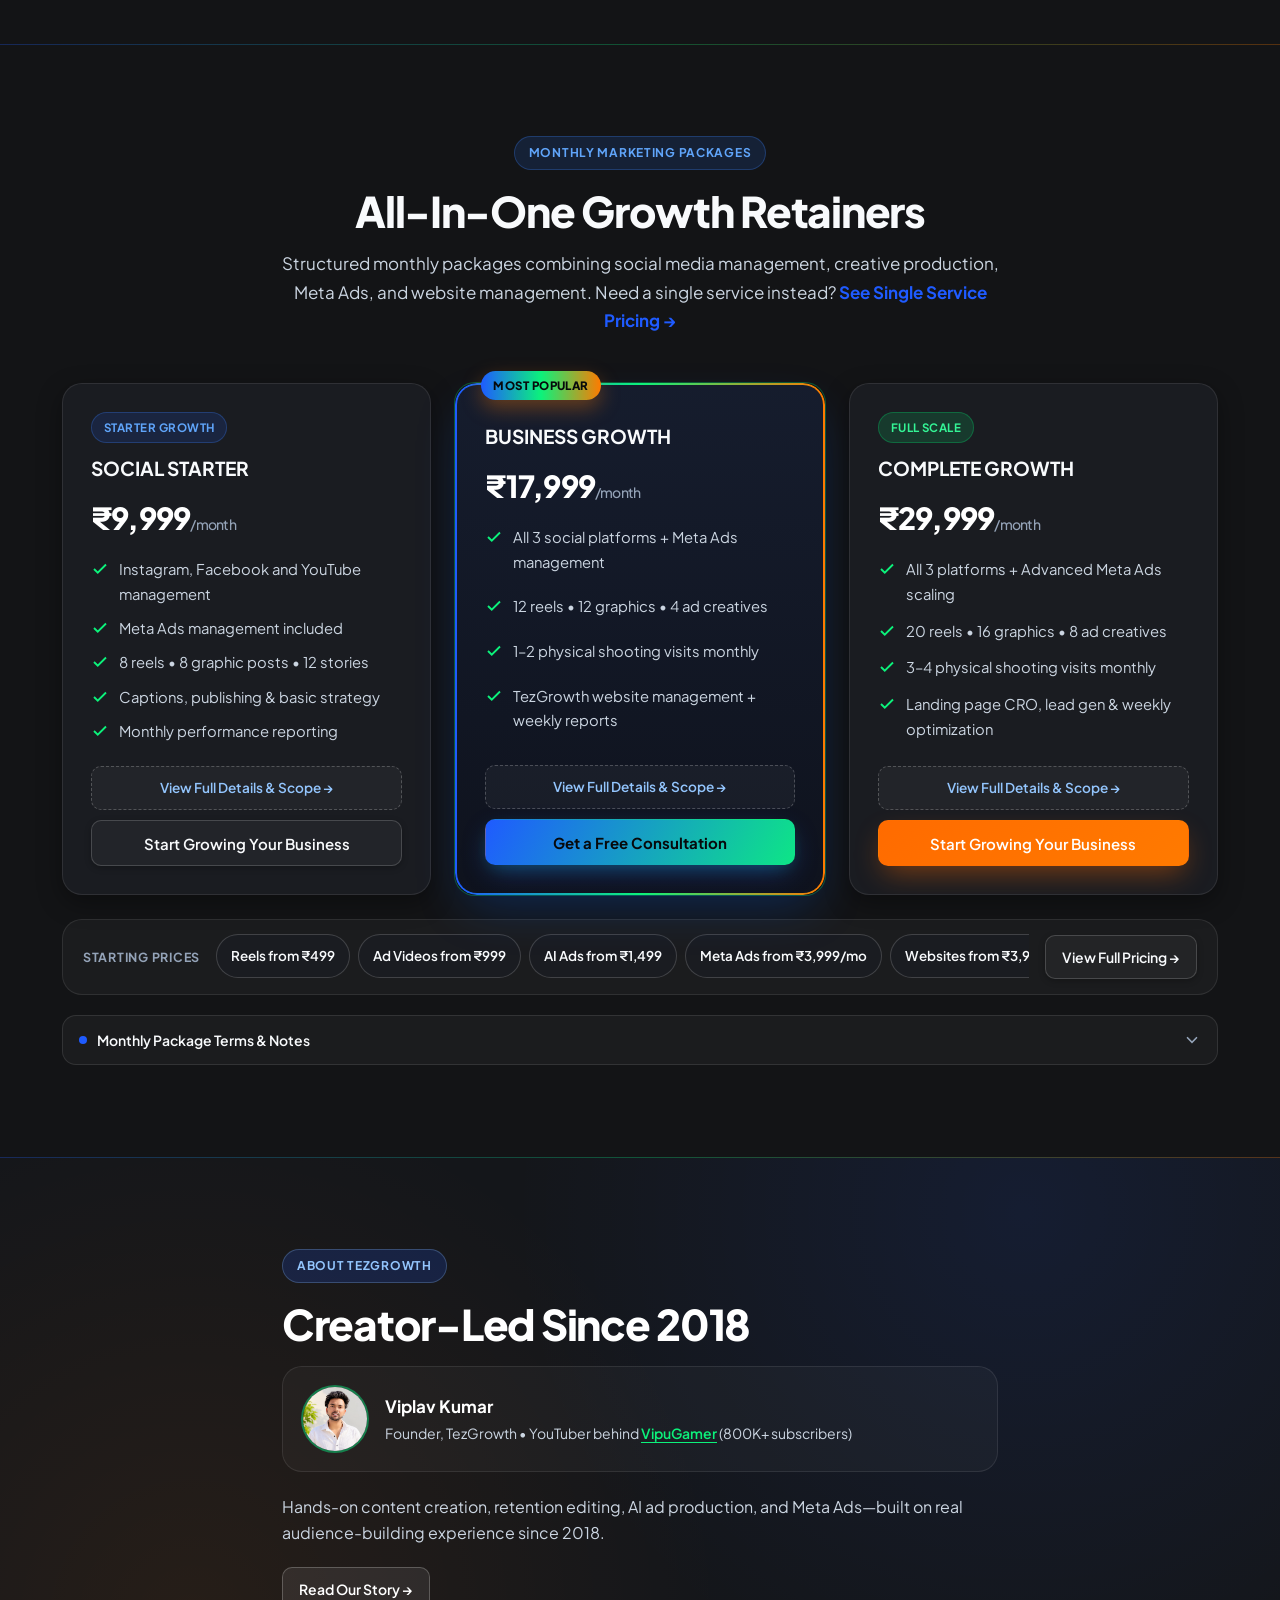
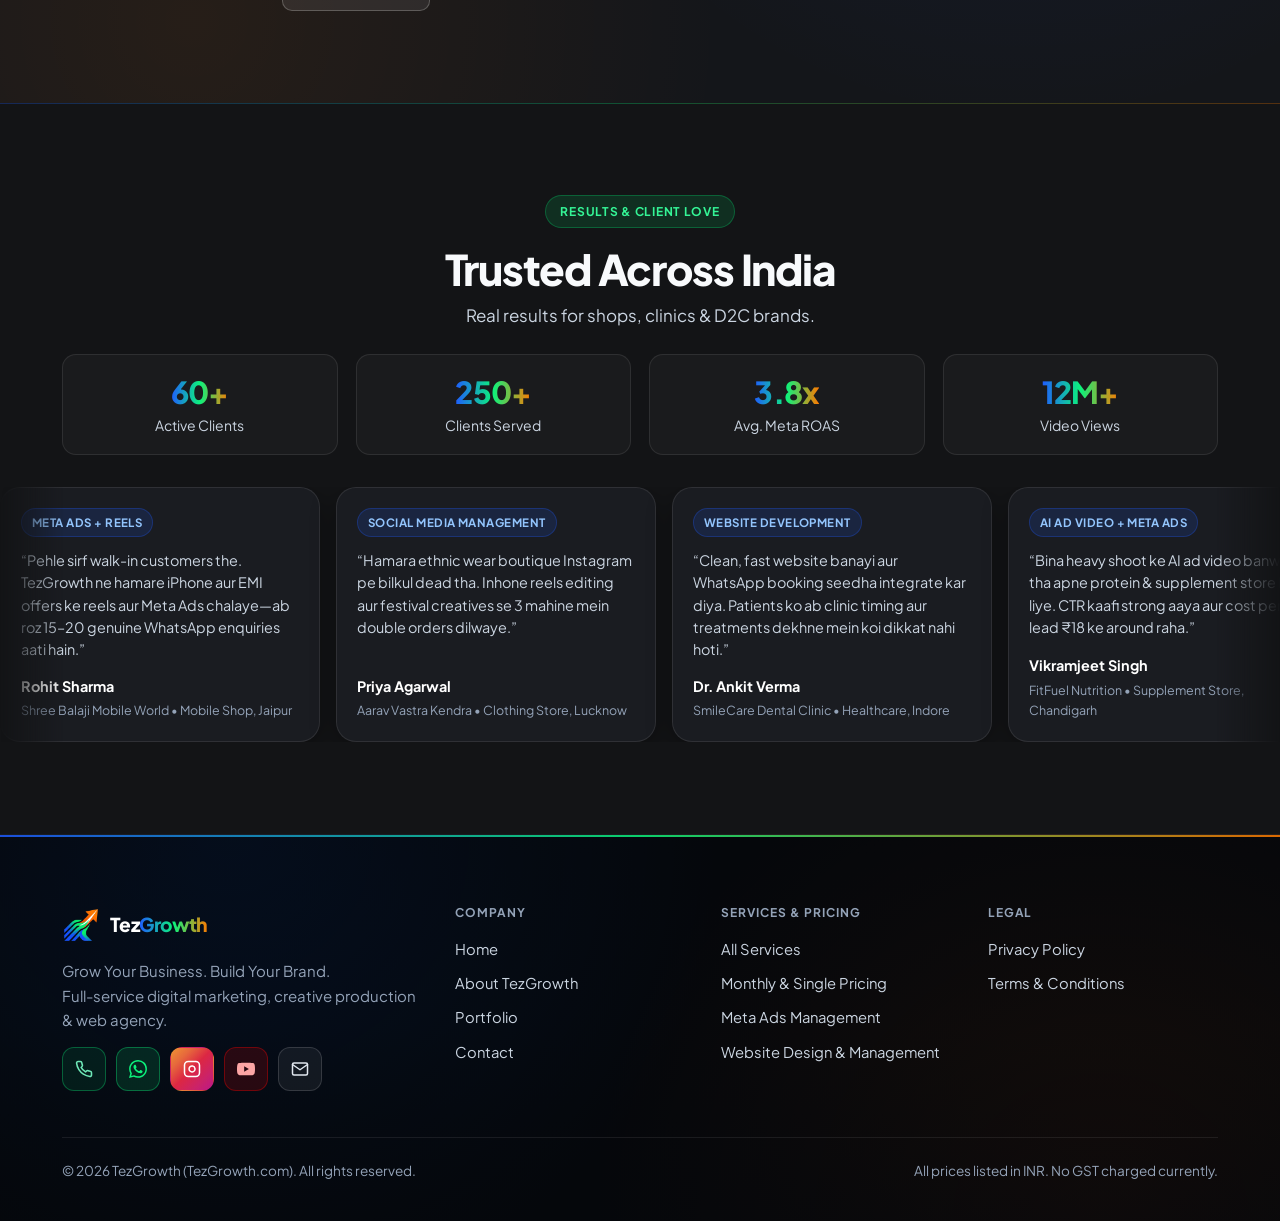
==== commit 99f8a01b: "feat: hero/footer looping bg videos and admin-only preview unlock in maintenance mode" ====
--- a/index.html
+++ b/index.html
@@ -110,6 +110,9 @@
   <main>
     <!-- Hero Section (Mobile-First) -->
     <section class="hero">
+      <video class="hero-bg-video" autoplay muted loop playsinline preload="metadata" aria-hidden="true">
+        <source src="https://res.cloudinary.com/gtgfijyi/video/upload/v1795756574/videoplayback.mp4" type="video/mp4" />
+      </video>
       <div class="container hero-grid">
         <div>
           <span class="eyebrow eyebrow--hero">Free Consultation &bull; 24h Onboarding</span>
@@ -345,7 +348,7 @@
         <h2 class="section-title" style="margin-bottom: 18px;">Creator-Led Since 2018</h2>
 
         <div class="founder-card">
-          <img src="assets/founder-viplav.jpg" alt="Viplav Kumar" class="founder-avatar" width="68" height="68" loading="lazy" />
+          <img src="assets/founder-viplav.jpg?v=2" alt="Viplav Kumar" class="founder-avatar" width="68" height="68" loading="lazy" />
           <div>
             <div class="founder-name">Viplav Kumar</div>
             <div class="founder-role">
@@ -526,6 +529,9 @@
 
   <!-- Architectural Footer -->
   <footer class="site-footer">
+    <video class="footer-bg-video" autoplay muted loop playsinline preload="auto" aria-hidden="true">
+      <source src="https://res.cloudinary.com/gtgfijyi/video/upload/v1795756574/videoplayback.mp4" type="video/mp4" />
+    </video>
     <div class="container">
       <div class="footer-grid">
         <div>
--- a/css/styles.css
+++ b/css/styles.css
@@ -724,16 +724,27 @@
   right: 0;
   bottom: 0;
   height: 76px;
-  z-index: 1;
+  z-index: 2;
   pointer-events: none;
   background: linear-gradient(to bottom, transparent 0%, var(--bg-page) 100%);
+}
+
+.hero-bg-video {
+  position: absolute;
+  inset: 0;
+  width: 100%;
+  height: 100%;
+  object-fit: cover;
+  z-index: 0;
+  opacity: 0.3;
+  pointer-events: none;
 }
 
 .hero::before {
   content: '';
   position: absolute;
   inset: -30%;
-  z-index: 0;
+  z-index: 1;
   pointer-events: none;
   background:
     radial-gradient(circle at 76% 24%, rgba(255, 122, 0, 0.28) 0%, transparent 38%),
@@ -745,7 +756,7 @@
 
 .hero > .container {
   position: relative;
-  z-index: 2;
+  z-index: 3;
 }
 
 @keyframes heroAurora {
@@ -2147,8 +2158,41 @@
   left: 0;
   right: 0;
   height: 2px;
+  z-index: 3;
   background: var(--brand-gradient);
   opacity: 0.85;
+}
+
+.footer-bg-video {
+  position: absolute;
+  inset: 0;
+  width: 100%;
+  height: 100%;
+  object-fit: cover;
+  z-index: 0;
+  opacity: 0.42;
+  pointer-events: none;
+}
+
+.site-footer::after {
+  content: '';
+  position: absolute;
+  inset: 0;
+  z-index: 1;
+  pointer-events: none;
+  background: linear-gradient(to bottom, rgba(5, 7, 11, 0.52) 0%, rgba(5, 7, 11, 0.36) 50%, rgba(5, 7, 11, 0.68) 100%);
+}
+
+.site-footer > .container {
+  position: relative;
+  z-index: 2;
+}
+
+@media (prefers-reduced-motion: reduce) {
+  .hero-bg-video,
+  .footer-bg-video {
+    display: none;
+  }
 }
 
 @media (min-width: 768px) {
@@ -3282,6 +3326,64 @@
   background: rgba(255, 0, 0, 0.14);
 }
 
+/* Maintenance Lock Screen */
+.maintenance-lock {
+  position: fixed;
+  inset: 0;
+  z-index: 99999;
+  background:
+    radial-gradient(circle at 20% 20%, rgba(31, 91, 255, 0.2), transparent 45%),
+    radial-gradient(circle at 80% 80%, rgba(255, 122, 0, 0.18), transparent 45%),
+    rgba(9, 11, 16, 0.98);
+  backdrop-filter: blur(18px);
+  display: grid;
+  place-items: center;
+  padding: 20px;
+}
+
+.maintenance-card {
+  width: 100%;
+  max-width: 460px;
+  padding: 32px 24px;
+  border-radius: 24px;
+  background: rgba(22, 24, 30, 0.94);
+  border: 1px solid rgba(255, 255, 255, 0.14);
+  box-shadow: 0 28px 65px rgba(0, 0, 0, 0.75);
+  text-align: center;
+}
+
+.maintenance-badge {
+  display: inline-flex;
+  align-items: center;
+  padding: 5px 12px;
+  border-radius: 999px;
+  font-size: 0.75rem;
+  font-weight: 700;
+  text-transform: uppercase;
+  letter-spacing: 0.05em;
+  color: #fdba74;
+  background: rgba(255, 122, 0, 0.16);
+  border: 1px solid rgba(255, 122, 0, 0.35);
+  margin-bottom: 16px;
+}
+
+.maint-admin-link {
+  background: transparent;
+  border: 0;
+  color: var(--text-muted);
+  font-size: 0.82rem;
+  font-weight: 600;
+  min-height: 44px;
+  padding: 6px 12px;
+  cursor: pointer;
+  text-decoration: underline;
+  text-underline-offset: 3px;
+}
+
+.maint-admin-link:hover {
+  color: #ffffff;
+}
+
 .website-card-body {
   padding: 18px 20px 20px;
   display: flex;
